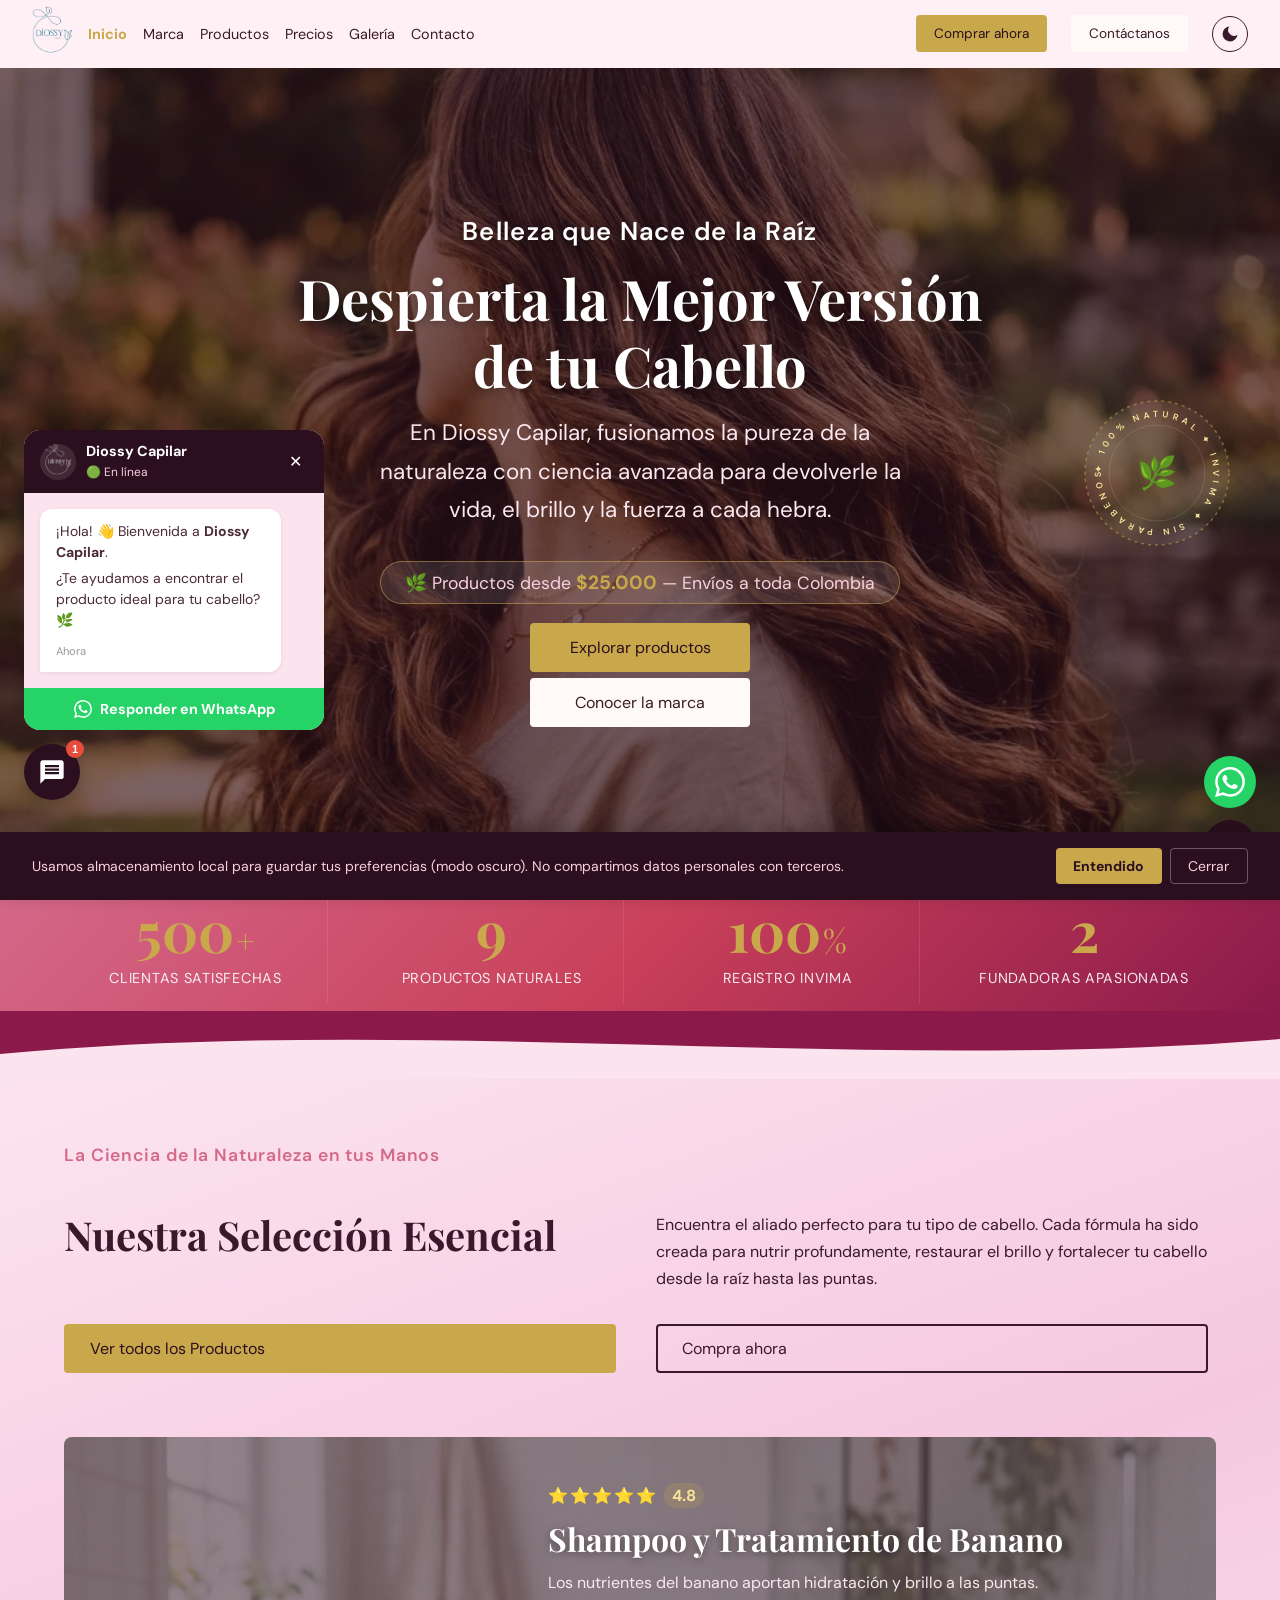
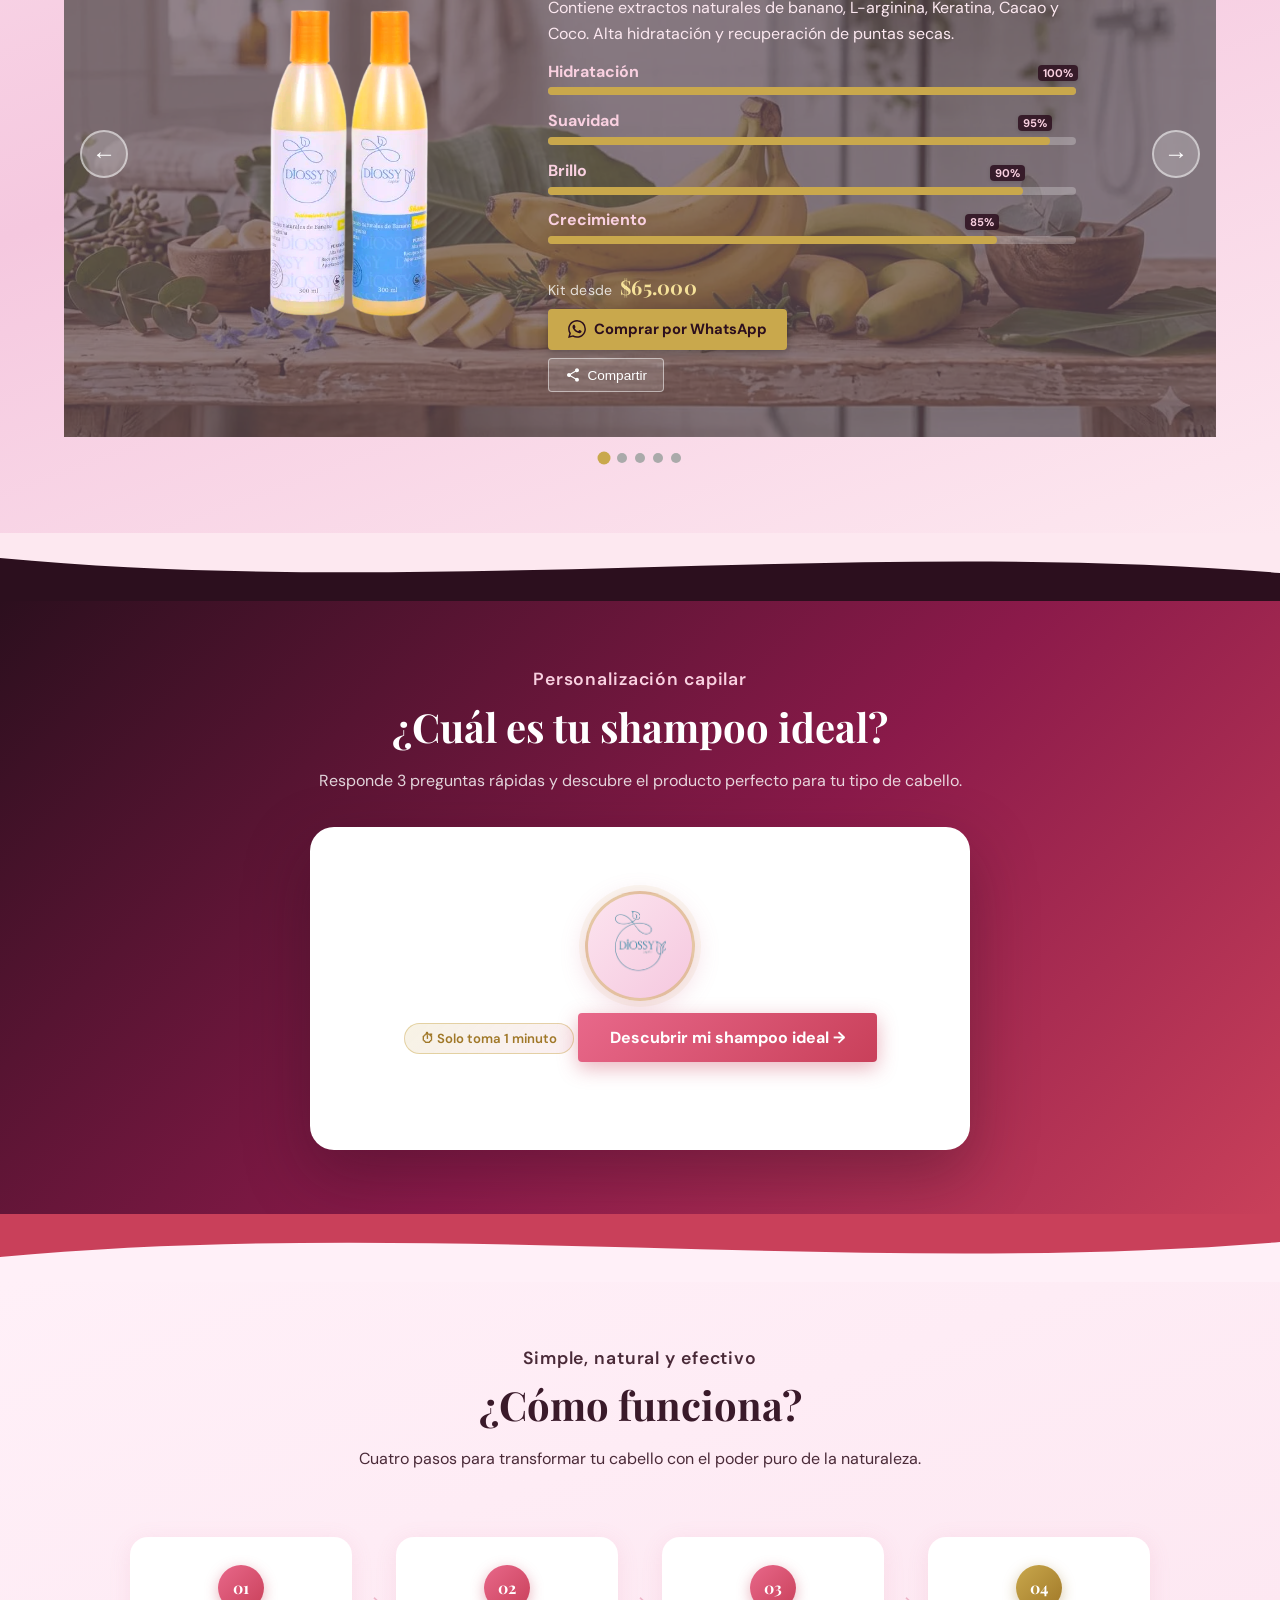
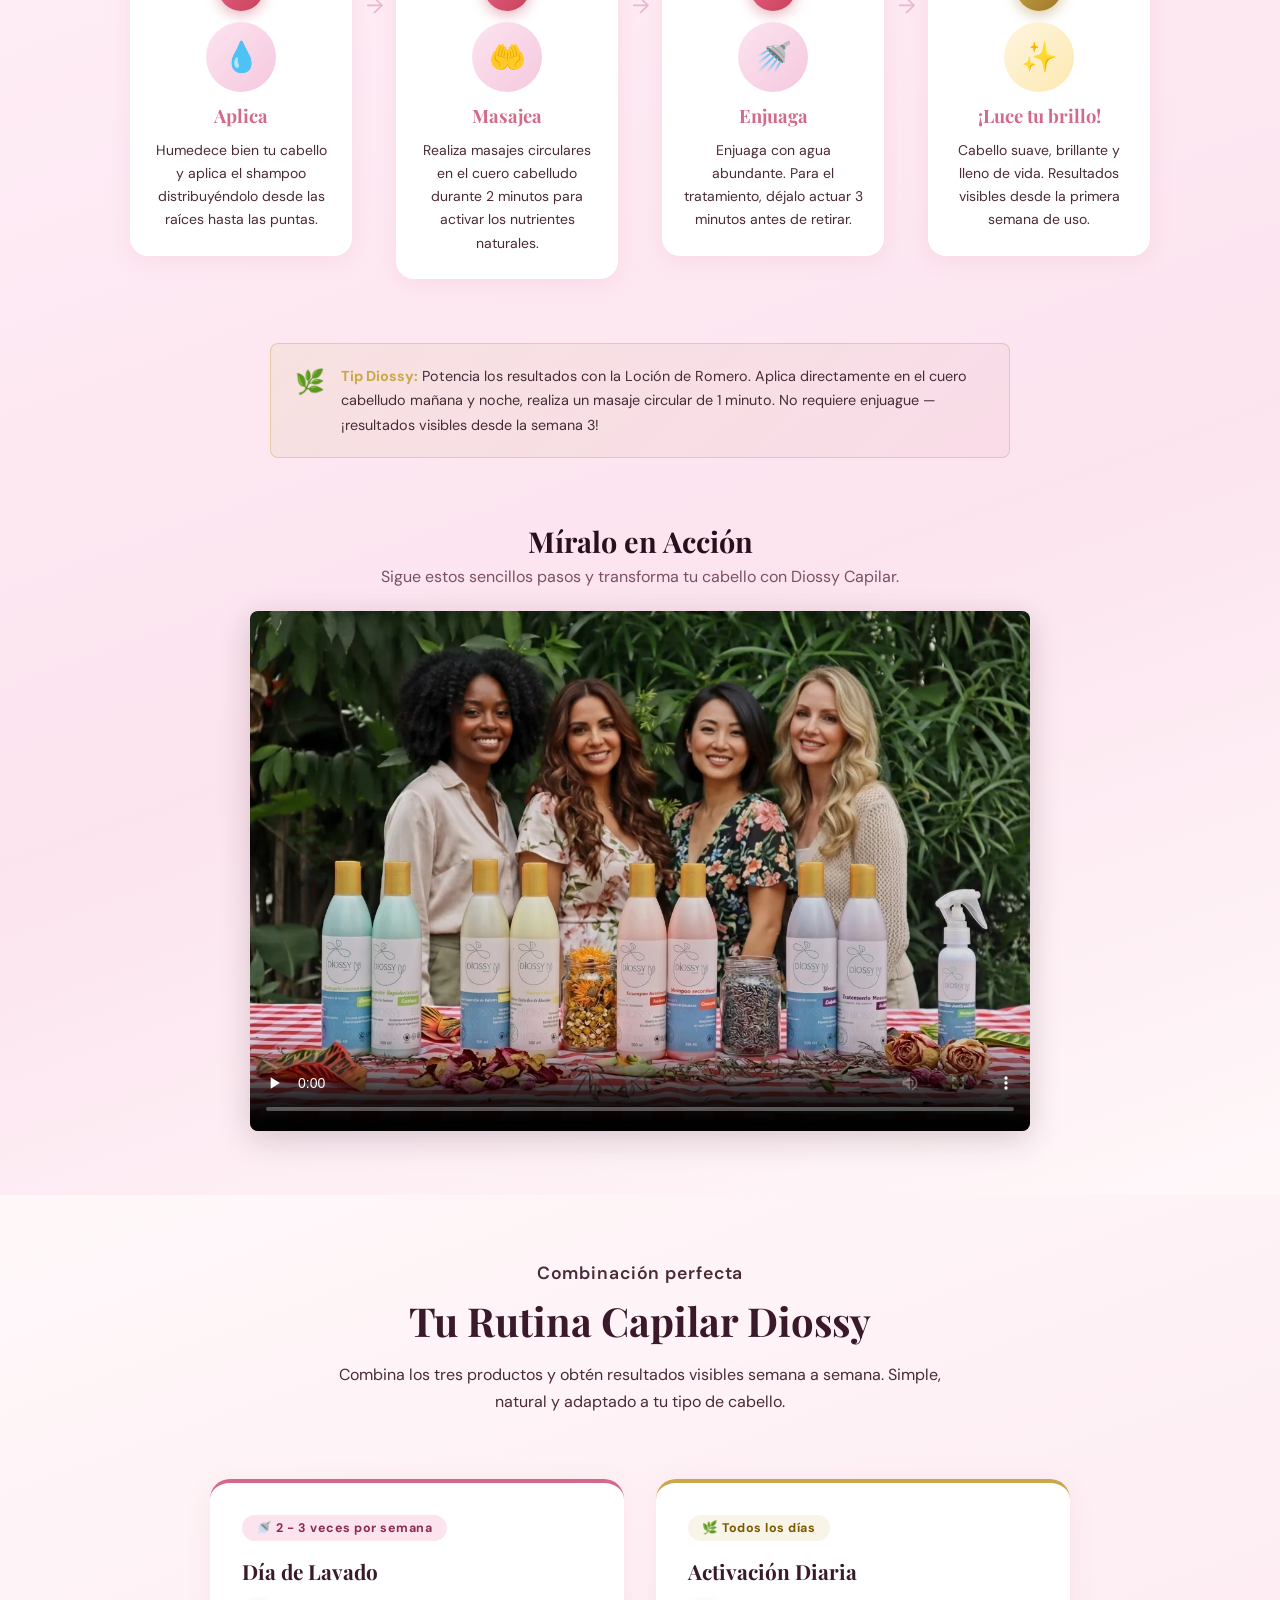
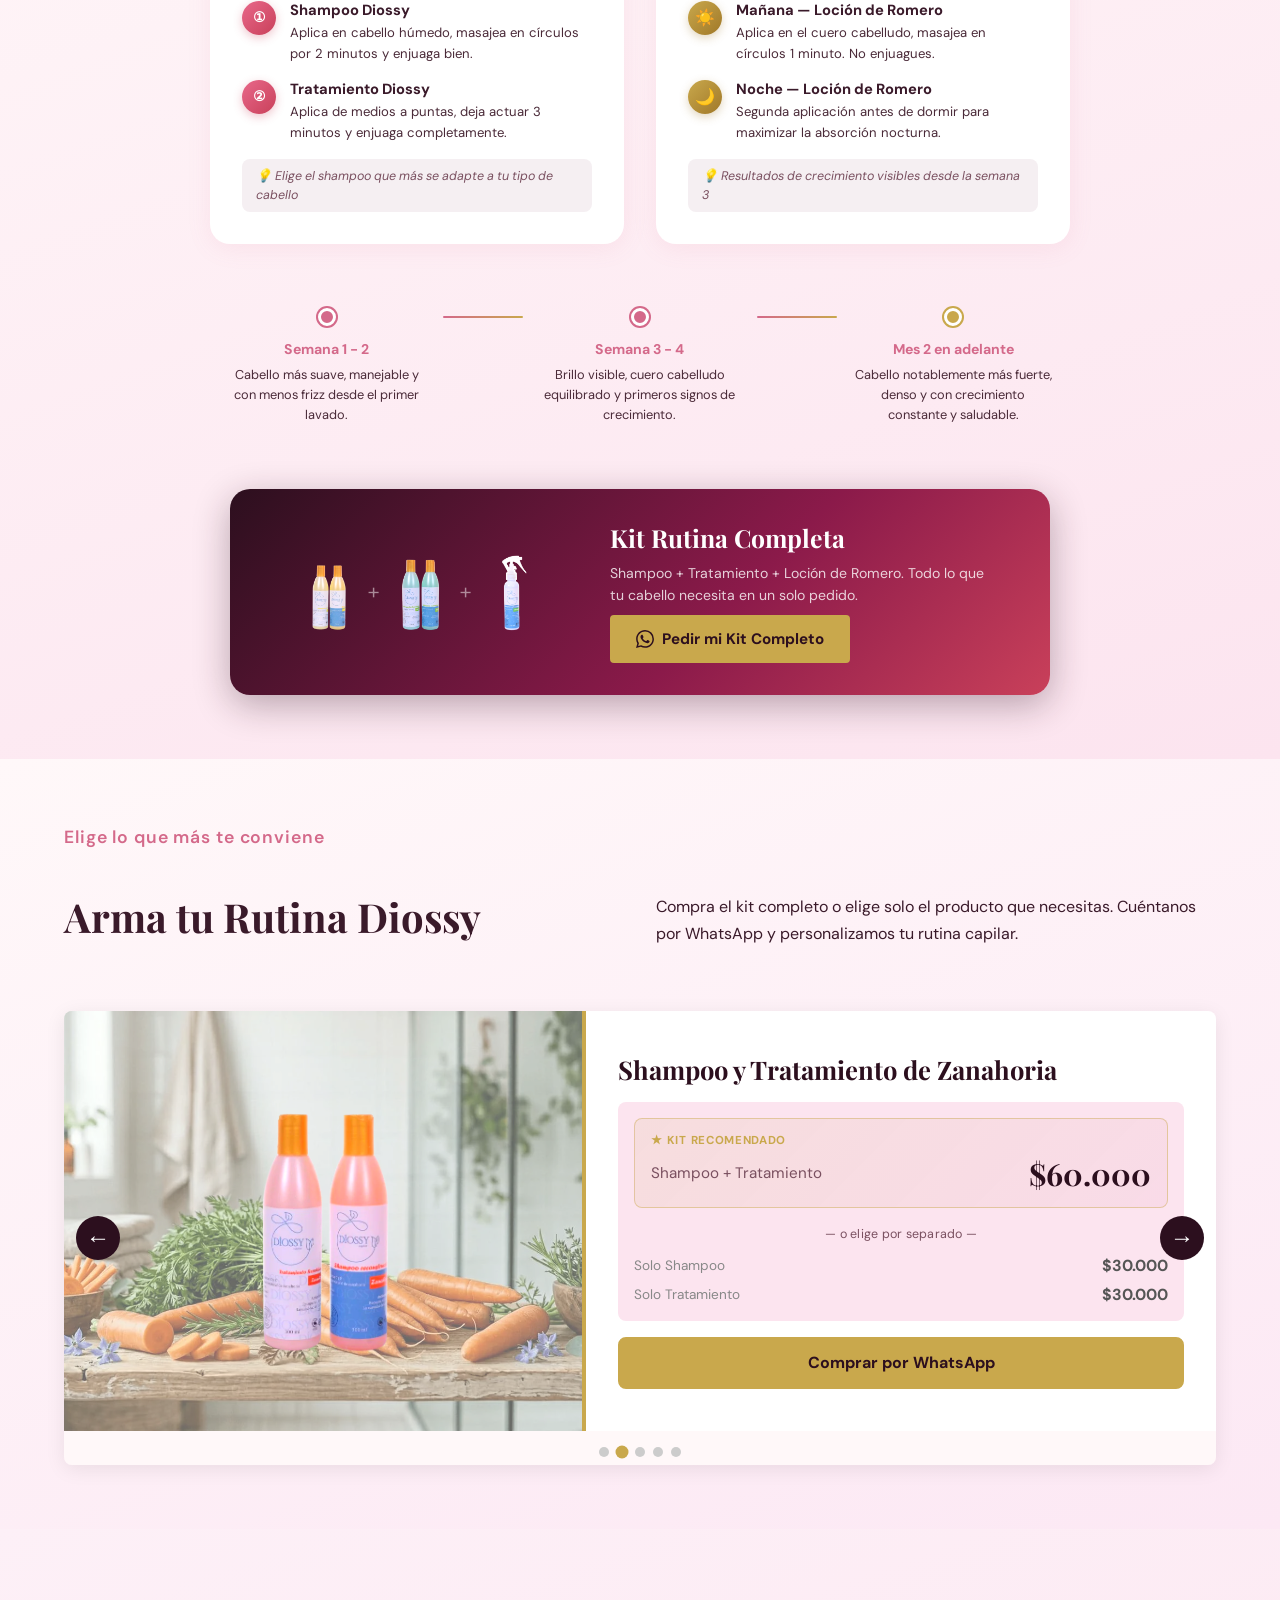
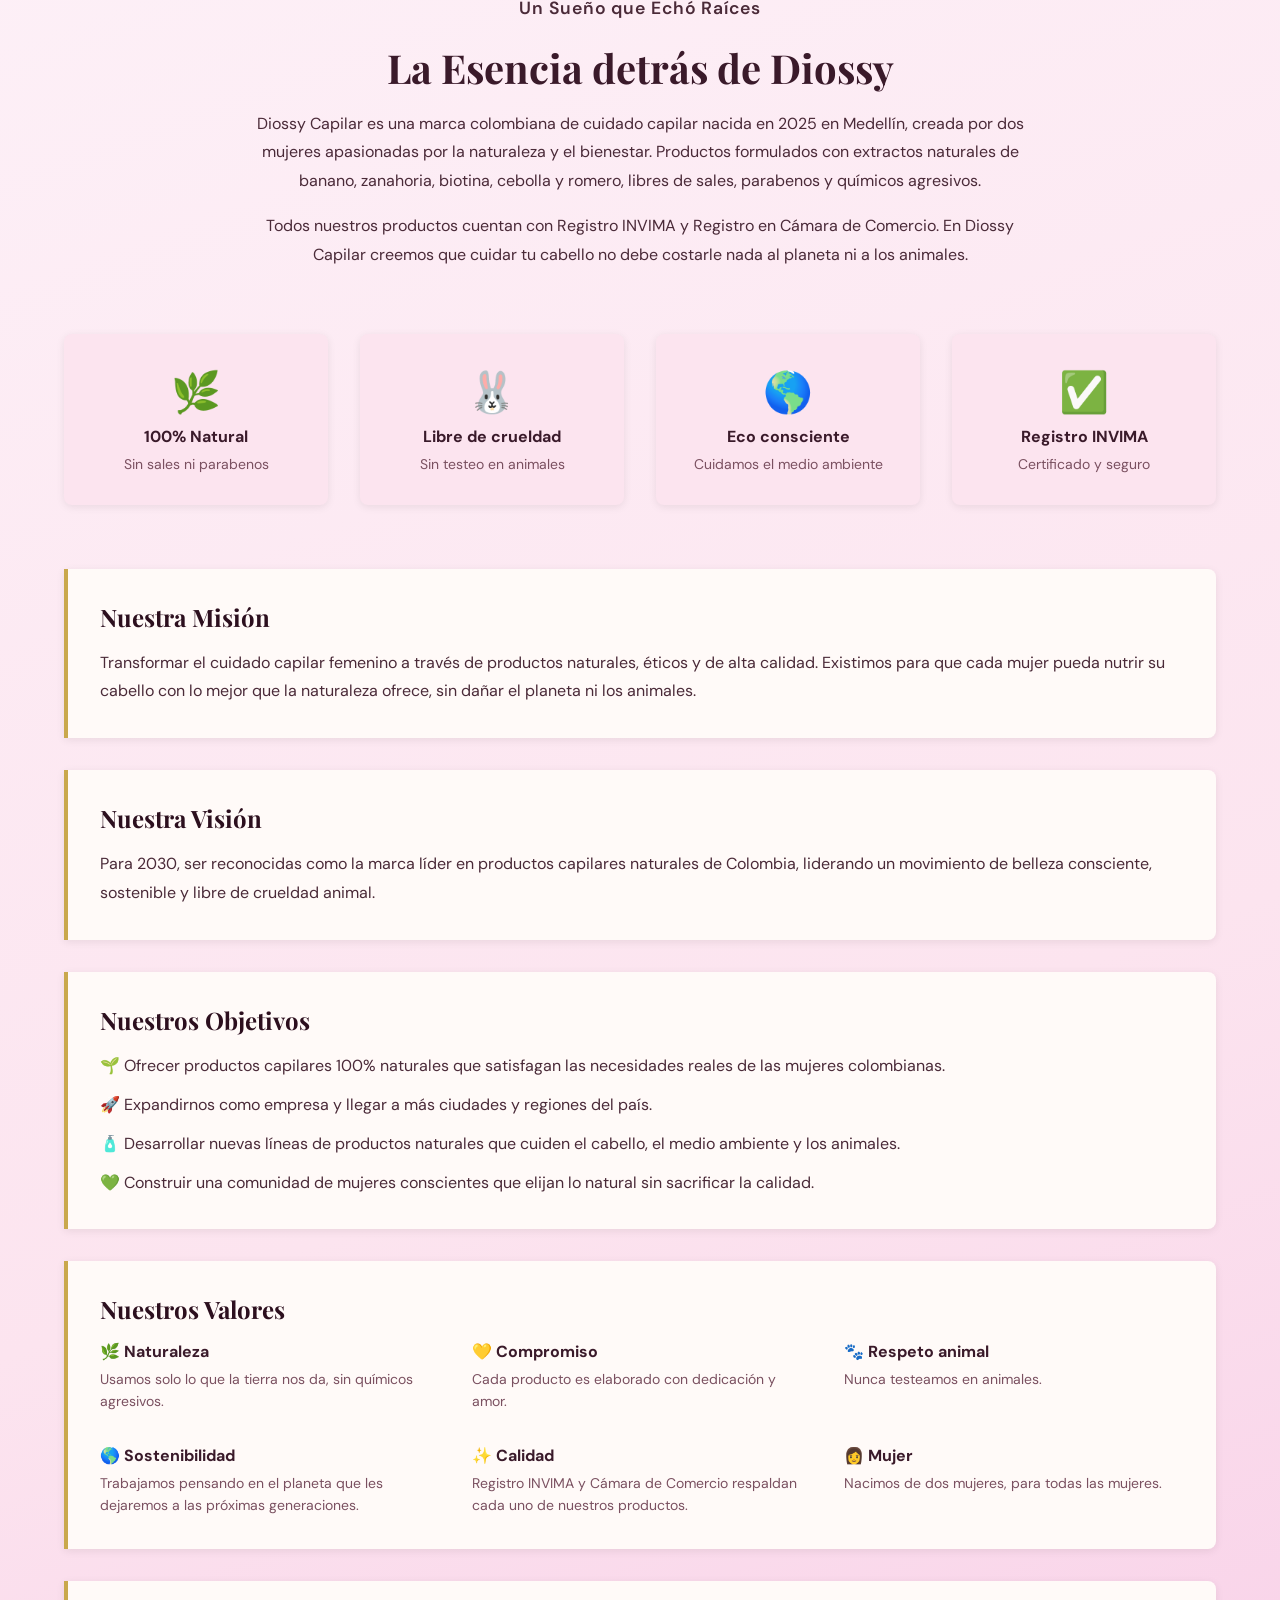
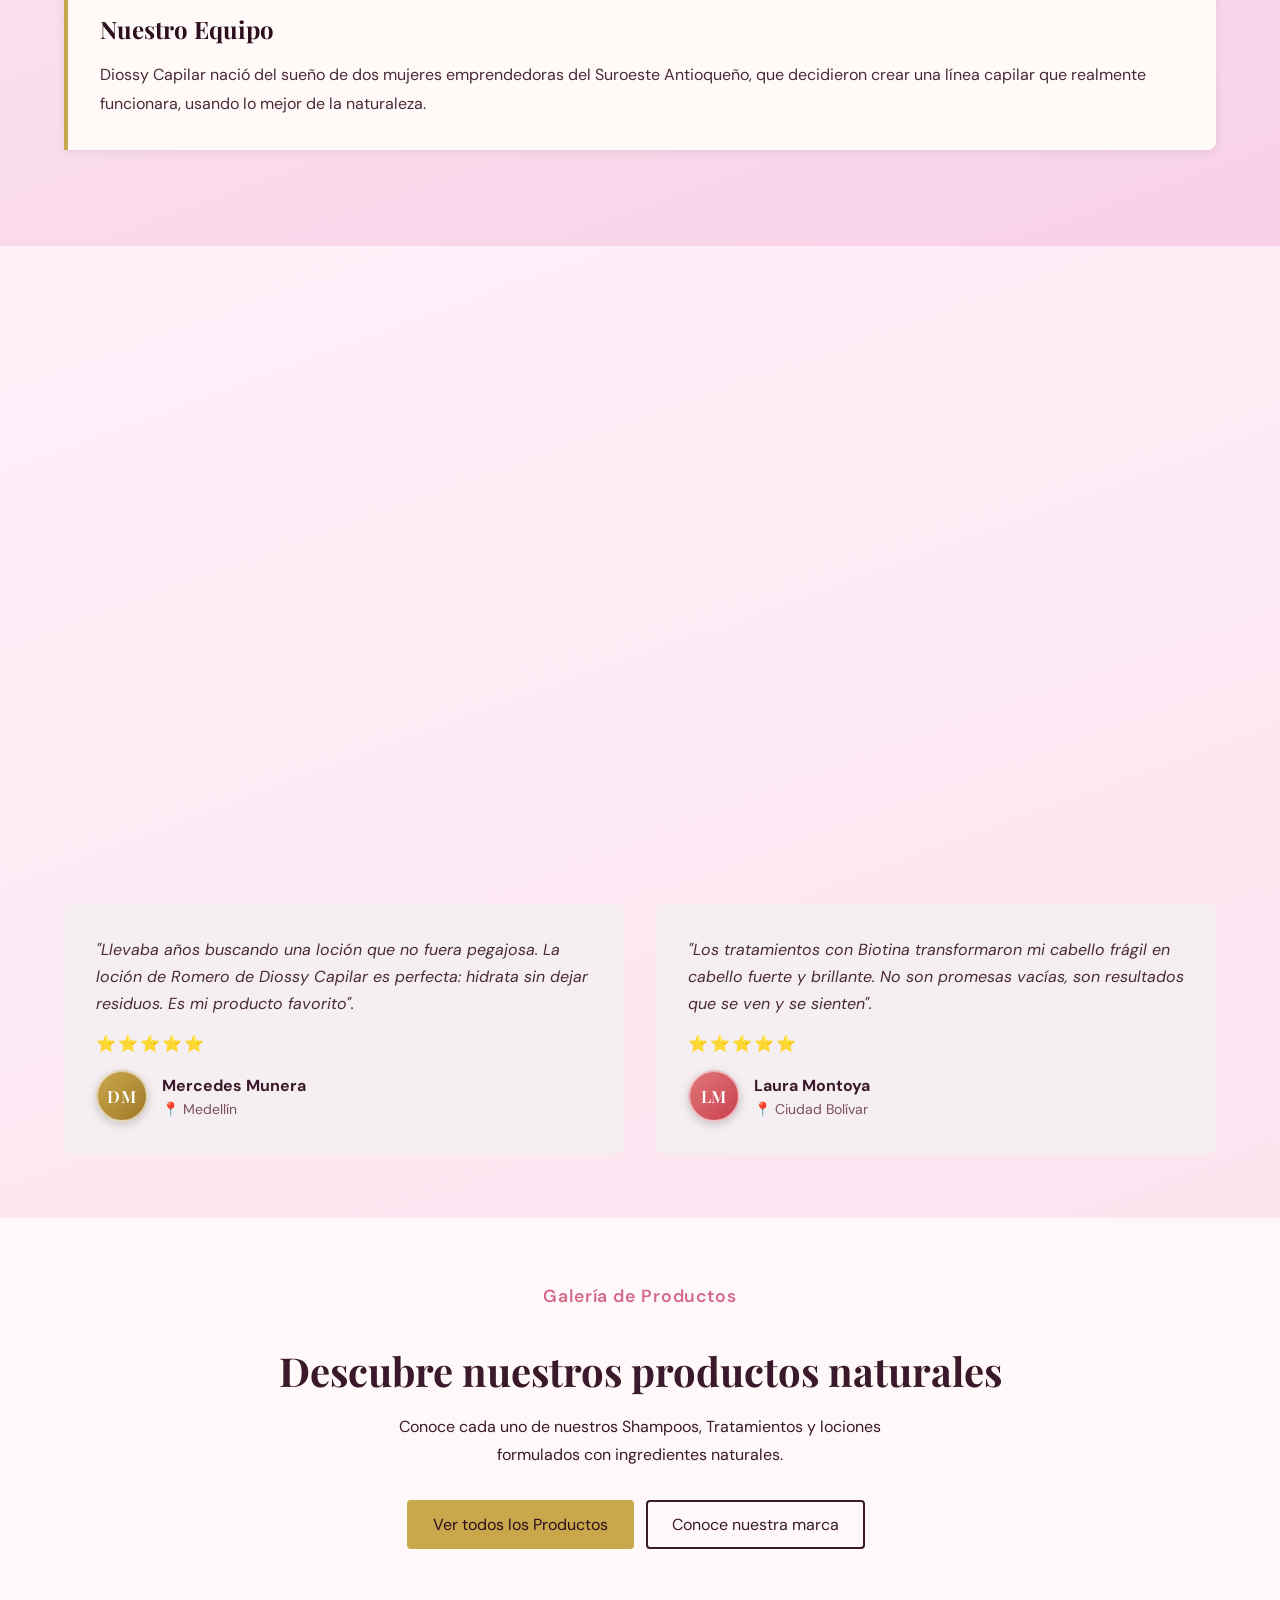
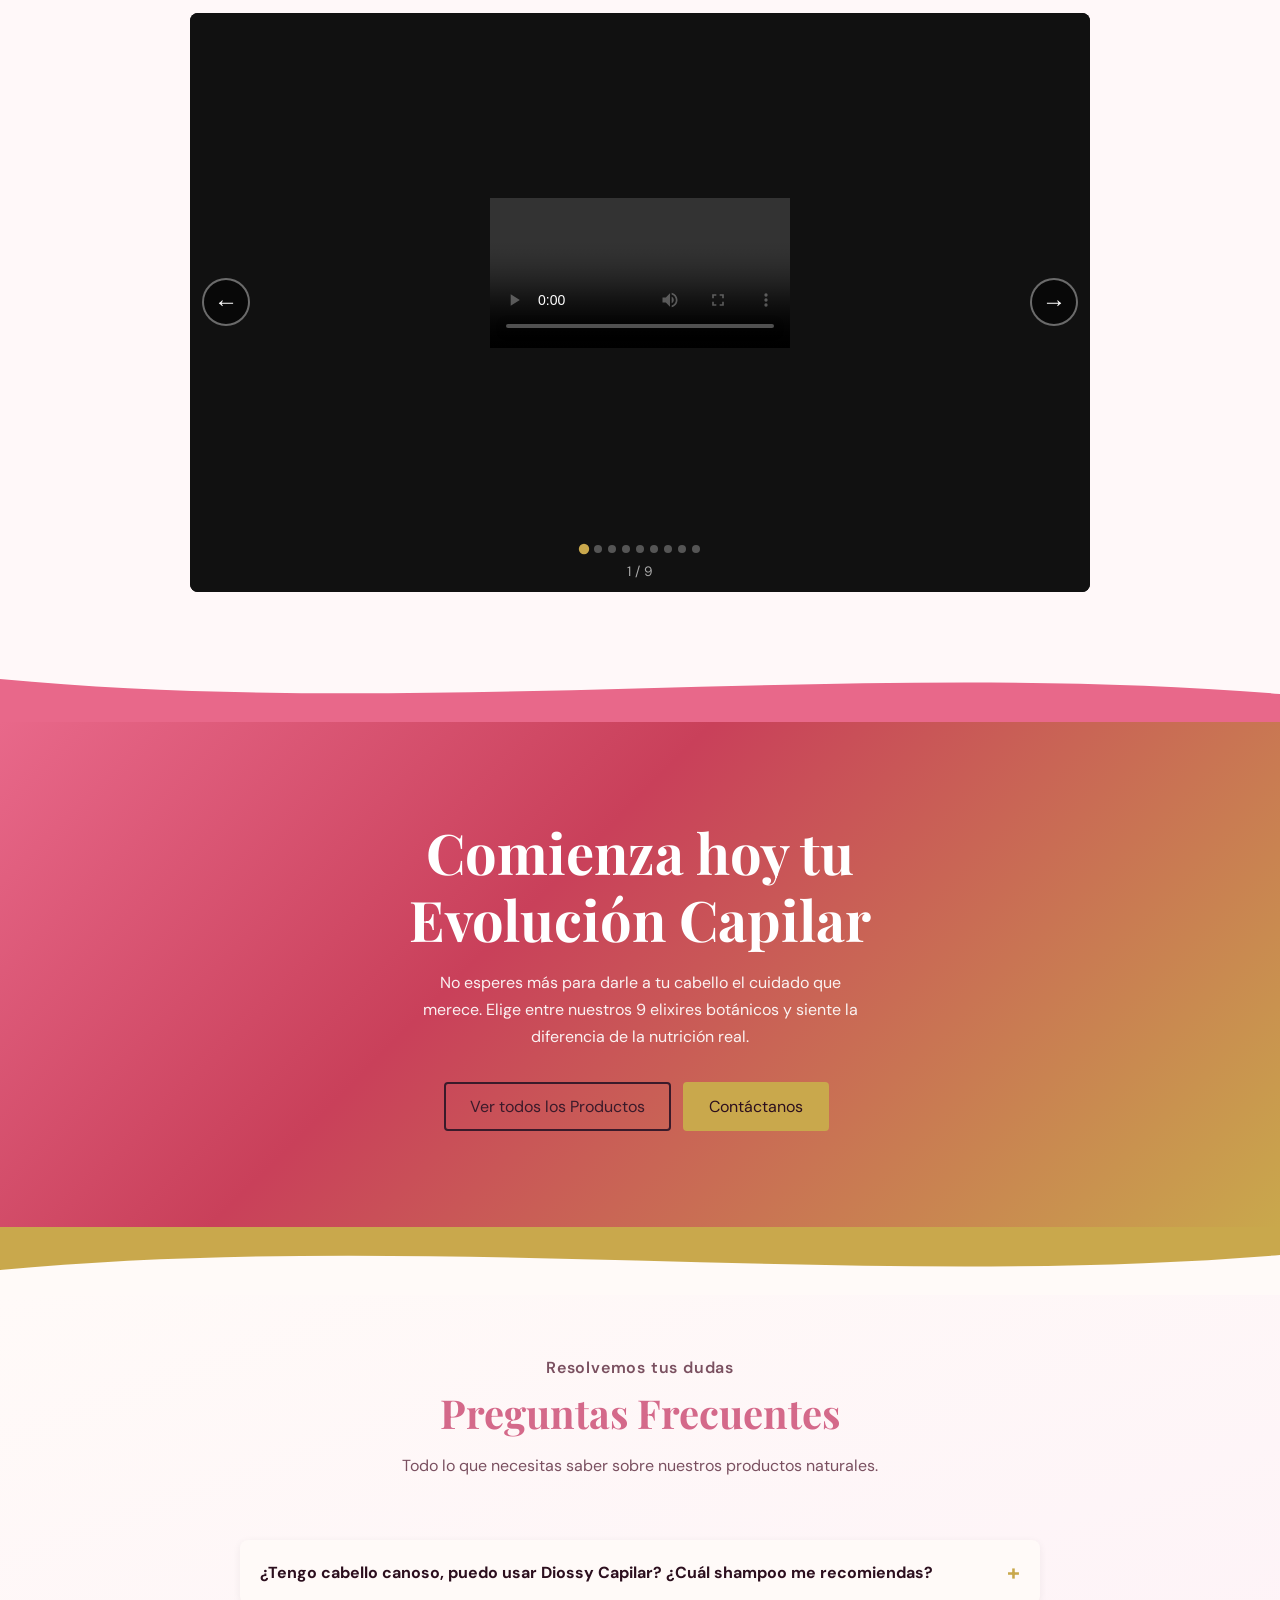
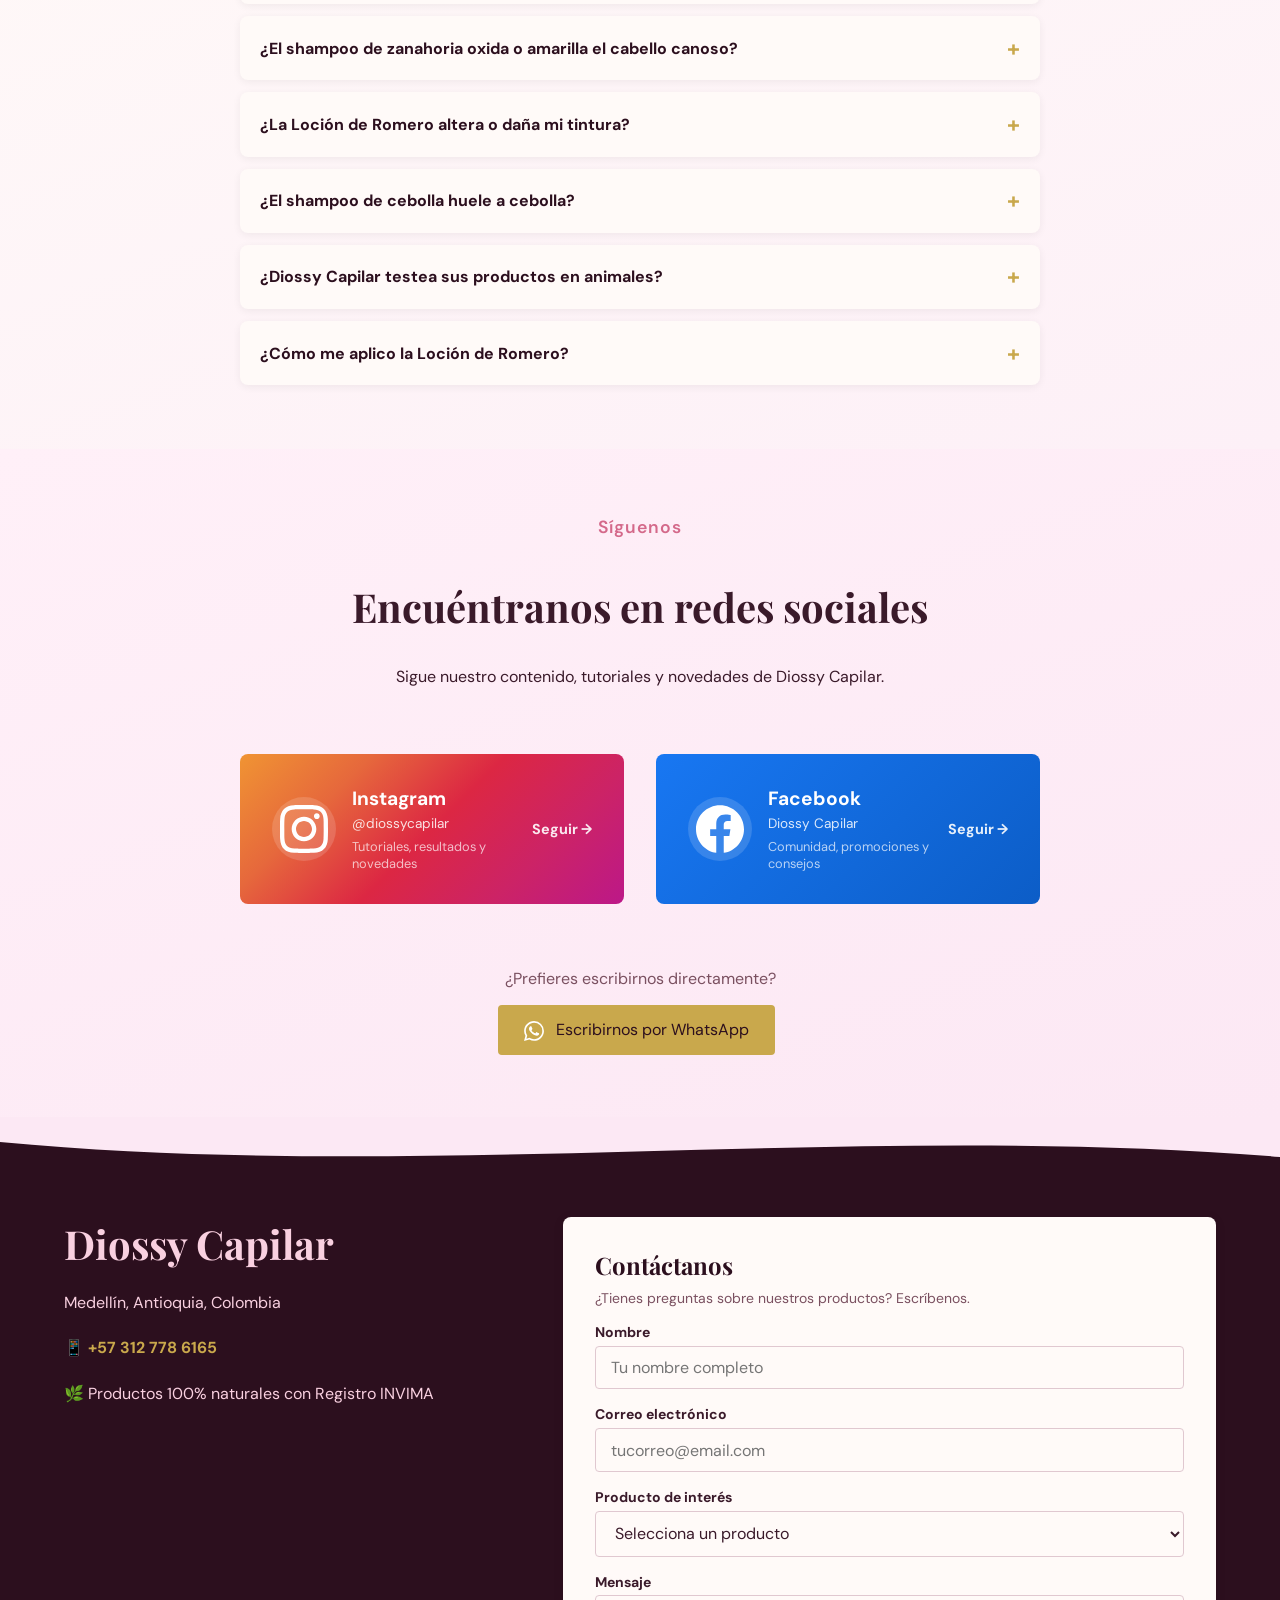
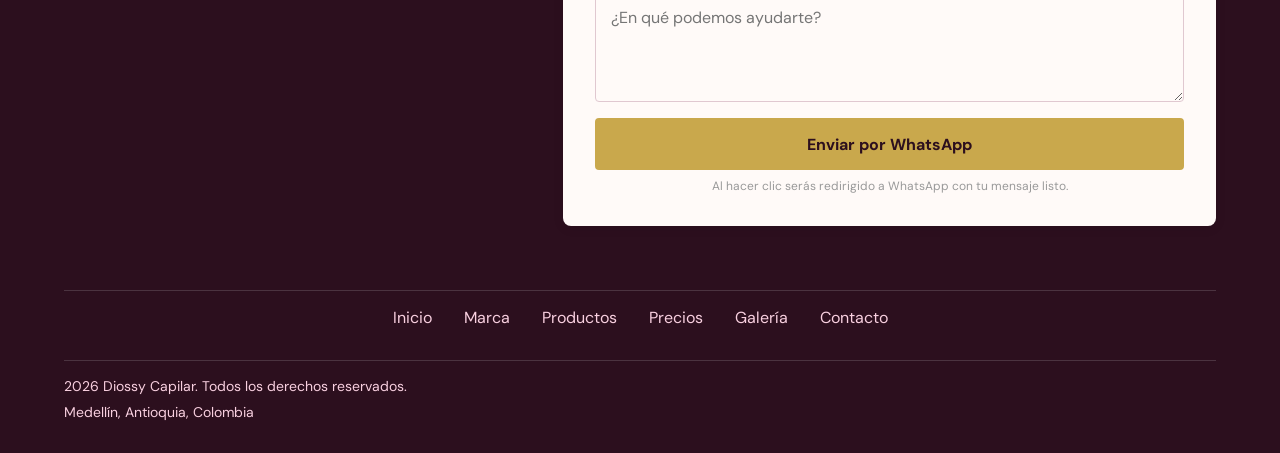
==== index.html @ 5b9875ec "Mejora en Galeria" ====
<!DOCTYPE html>
<html lang="es">
<head>
  <meta charset="UTF-8">
  <meta name="viewport" content="width=device-width, initial-scale=1.0">

  <!-- SEO -->
  <meta name="description" content="Diossy Capilar — productos capilares naturales con banano, zanahoria, biotina y romero. Medellín, Colombia.">
  <meta name="keywords" content="shampoo natural, cuidado capilar, banano, zanahoria, biotina, cebolla, romero, Medellín, Colombia, INVIMA">
  <meta name="author" content="Diossy Capilar">
  <meta name="robots" content="index, follow">

  <!-- Open Graph -->
  <meta property="og:title" content="Diossy Capilar">
  <meta property="og:description" content="Cuidado capilar 100% natural">
  <meta property="og:image" content="/multimedia/fotoHerot.png">
  <meta property="og:url" content="https://diossycapilar.com">
  <meta property="og:type" content="website">
  <meta property="og:locale" content="es_CO">
  <meta property="og:site_name" content="Diossy Capilar">

  <!-- Twitter Card -->
  <meta name="twitter:card" content="summary_large_image">
  <meta name="twitter:title" content="Diossy Capilar — Cuidado Capilar Natural">
  <meta name="twitter:description" content="Productos capilares 100% naturales con banano, zanahoria, biotina y romero. Medellín, Colombia.">
  <meta name="twitter:image" content="/multimedia/fotoHerot.png">

  <!-- Canonical -->
  <link rel="canonical" href="https://diossycapilar.com/">

  <!-- Google Analytics — reemplaza G-XXXXXXXXXX con tu ID real -->
  <!-- <script async src="https://www.googletagmanager.com/gtag/js?id=G-XXXXXXXXXX"></script>
  <script>
    window.dataLayer = window.dataLayer || [];
    function gtag(){dataLayer.push(arguments);}
    gtag('js', new Date());
    gtag('config', 'G-XXXXXXXXXX');
  </script> -->

  <!-- Fuentes Google -->
  <link rel="preconnect" href="https://fonts.googleapis.com">
  <link rel="preconnect" href="https://fonts.gstatic.com" crossorigin>
  <link rel="preload" as="style" href="https://fonts.googleapis.com/css2?family=Playfair+Display:ital,wght@0,400;0,600;1,400&family=DM+Sans:ital,wght@0,300;0,400;0,500;0,600;1,400&display=swap" onload="this.onload=null;this.rel='stylesheet'">
  <noscript><link href="https://fonts.googleapis.com/css2?family=Playfair+Display:ital,wght@0,400;0,600;1,400&family=DM+Sans:ital,wght@0,300;0,400;0,500;0,600;1,400&display=swap" rel="stylesheet"></noscript>

  <!-- Estilos y favicon -->
  <link rel="stylesheet" href="css/diossy.css">
  <link rel="icon" type="image/x-icon" href="/favicon.ico">

  <title>Diossy Capilar</title>

  <!-- Schema.org — datos estructurados para Google -->
  <script type="application/ld+json">
  {
    "@context": "https://schema.org",
    "@graph": [
      {
        "@type": "LocalBusiness",
        "name": "Diossy Capilar",
        "description": "Productos capilares 100% naturales con banano, zanahoria, biotina, cebolla y romero. Medellín, Colombia.",
        "url": "https://diossycapilar.com",
        "telephone": "+573127786165",
        "address": {
          "@type": "PostalAddress",
          "addressLocality": "Medellín",
          "addressRegion": "Antioquia",
          "addressCountry": "CO"
        },
        "sameAs": [
          "https://www.instagram.com/diossycapilar",
          "https://www.facebook.com/share/1HSxqC48Gy/"
        ],
        "image": "https://diossycapilar.com/multimedia/fotoHerot.png"
      },
      {
        "@type": "FAQPage",
        "mainEntity": [
          {
            "@type": "Question",
            "name": "¿Tengo cabello canoso, puedo usar Diossy Capilar? ¿Cuál shampoo me recomiendas?",
            "acceptedAnswer": { "@type": "Answer", "text": "¡Claro que sí! Todos nuestros shampoos son libres de sales y parabenos. Te recomendamos el Shampoo de Biotina que fortalece sin alterar el color, o el Shampoo de Banano que hidrata sin pigmentar." }
          },
          {
            "@type": "Question",
            "name": "¿El shampoo de zanahoria oxida o amarilla el cabello canoso?",
            "acceptedAnswer": { "@type": "Answer", "text": "No. Nuestro Shampoo de Zanahoria utiliza extracto natural, no pigmentos artificiales, por lo que no oxida ni amarilla el cabello canoso." }
          },
          {
            "@type": "Question",
            "name": "¿La Loción de Romero altera o daña mi tintura?",
            "acceptedAnswer": { "@type": "Answer", "text": "No. La Loción de Romero está libre de químicos agresivos, sales y parabenos. Es segura para cabello teñido." }
          },
          {
            "@type": "Question",
            "name": "¿El shampoo de cebolla huele a cebolla?",
            "acceptedAnswer": { "@type": "Answer", "text": "No. A pesar de contener extracto natural de cebolla, tiene una fragancia fresca y agradable. El proceso de formulación elimina el olor característico conservando todos sus beneficios." }
          },
          {
            "@type": "Question",
            "name": "¿Diossy Capilar testea sus productos en animales?",
            "acceptedAnswer": { "@type": "Answer", "text": "No. Diossy Capilar es una marca 100% libre de crueldad animal. Ninguno de nuestros productos es testeado en animales." }
          },
          {
            "@type": "Question",
            "name": "¿Cómo me aplico la Loción de Romero?",
            "acceptedAnswer": { "@type": "Answer", "text": "Aplica directamente sobre el cuero cabelludo dos veces al día — mañana y noche. Realiza un masaje circular durante un minuto para activar la circulación. No requiere enjuague." }
          }
        ]
      }
    ]
  }
  </script>
</head>
<body>

  <!-- Saltar al contenido principal — accesibilidad con teclado -->
  <a href="#inicio" class="skip-link">Saltar al contenido</a>

  <!-- ================================================
       LOADER
  ================================================ -->
  <div id="loader" role="status" aria-label="Cargando Diossy Capilar">
    <div class="loader-contenido">
      <img src="/multimedia/logo-removebg-preview.webp" alt="Logo Diossy Capilar" class="loader-logo" loading="eager" fetchpriority="high" width="200" height="200">
      <div class="loader-spinner"></div>
      <p class="loader-texto">Cargando experiencia natural...</p>
    </div>
  </div>

  <!-- ================================================
       HEADER
  ================================================ -->
  <header>
    <a href="#inicio" class="logo">
      <img src="/multimedia/logo-removebg-preview.webp" alt="Logo Diossy Capilar" class="logo-img" loading="eager" fetchpriority="high" width="110" height="55">
    </a>
    <button class="nav-toggle" id="nav-toggle" aria-label="Abrir menú" aria-expanded="false" aria-controls="nav-principal">
      <span class="nav-toggle-barra" aria-hidden="true"></span>
      <span class="nav-toggle-barra" aria-hidden="true"></span>
      <span class="nav-toggle-barra" aria-hidden="true"></span>
    </button>
    <nav id="nav-principal" aria-label="Navegación principal">
      <ul>
        <li><a href="#inicio">Inicio</a></li>
        <li><a href="#marca">Marca</a></li>
        <li><a href="#productos">Productos</a></li>
        <li><a href="#precios">Precios</a></li>
        <li><a href="#galeria">Galería</a></li>
        <li><a href="#contacto">Contacto</a></li>
      </ul>
    </nav>
    <a href="#productos" class="btn-verde">Comprar ahora</a>
    <a href="#contacto" class="btn-blanco">Contáctanos</a>
    <button class="btn-dark" id="btn-dark" title="Activar modo oscuro" aria-label="Activar modo oscuro">
      <svg id="icono-dark" xmlns="http://www.w3.org/2000/svg" viewBox="0 0 24 24" width="20" height="20" fill="currentColor" aria-hidden="true">
        <path d="M21 12.79A9 9 0 1 1 11.21 3 7 7 0 0 0 21 12.79z"/>
      </svg>
    </button>
  </header>

  <main>

    <!-- ================================================
         HERO
    ================================================ -->
    <section id="inicio" class="hero">
      <p class="subtitulo-linea">Belleza que Nace de la Raíz</p>
      <h1>Despierta la Mejor Versión de tu Cabello</h1>
      <p class="descripcion">
        En Diossy Capilar, fusionamos la pureza de la naturaleza con ciencia avanzada
        para devolverle la vida, el brillo y la fuerza a cada hebra.
      </p>
      <p class="hero-precio">🌿 Productos desde <strong>$25.000</strong> — Envíos a toda Colombia</p>
      <a href="#productos" class="btn-verde">Explorar productos</a>
      <a href="#marca" class="btn-blanco">Conocer la marca</a>

      <!-- Badge giratorio -->
      <div class="badge-hero" aria-hidden="true">
        <svg class="badge-svg" viewBox="0 0 150 150" xmlns="http://www.w3.org/2000/svg">
          <defs>
            <path id="badge-circulo"
              d="M75,75 m -56,0 a 56,56 0 1,1 112,0 a 56,56 0 1,1 -112,0"/>
          </defs>
          <!-- Borde exterior punteado -->
          <circle cx="75" cy="75" r="72"
            fill="rgba(255,255,255,0.06)"
            stroke="rgba(201,168,76,0.5)"
            stroke-width="1.5"
            stroke-dasharray="3 4"/>
          <!-- Borde interior sutil -->
          <circle cx="75" cy="75" r="48"
            fill="none"
            stroke="rgba(255,255,255,0.12)"
            stroke-width="1"/>
          <!-- Texto circular -->
          <text font-size="8.8"
                fill="#f5e199"
                font-family="DM Sans, Arial, sans-serif"
                font-weight="600"
                letter-spacing="0">
            <textPath href="#badge-circulo" textLength="352" lengthAdjust="spacing">
              ✦ 100% NATURAL  ✦  INVIMA  ✦  SIN PARABENOS
            </textPath>
          </text>
        </svg>
        <!-- Centro estático -->
        <span class="badge-centro" aria-hidden="true">🌿</span>
      </div>
    </section>

    <!-- ================================================
         ESTADÍSTICAS
    ================================================ -->
    <section class="estadisticas" aria-label="Estadísticas de Diossy Capilar">
      <div class="estadisticas-grid">
        <article class="estadistica-item">
          <div class="estadistica-valor">
            <span class="estadistica-numero" data-objetivo="500">0</span>
            <span class="estadistica-signo" aria-hidden="true">+</span>
          </div>
          <p>Clientas satisfechas</p>
        </article>
        <article class="estadistica-item">
          <div class="estadistica-valor">
            <span class="estadistica-numero" data-objetivo="9">0</span>
          </div>
          <p>Productos naturales</p>
        </article>
        <article class="estadistica-item">
          <div class="estadistica-valor">
            <span class="estadistica-numero" data-objetivo="100">0</span>
            <span class="estadistica-signo" aria-hidden="true">%</span>
          </div>
          <p>Registro INVIMA</p>
        </article>
        <article class="estadistica-item">
          <div class="estadistica-valor">
            <span class="estadistica-numero" data-objetivo="2">0</span>
          </div>
          <p>Fundadoras apasionadas</p>
        </article>
      </div>
    </section>

    <!-- OLA: estadísticas (oscuro) → productos (claro) -->
    <div class="ola" aria-hidden="true">
      <svg xmlns="http://www.w3.org/2000/svg" viewBox="0 0 1440 70" preserveAspectRatio="none">
        <rect width="1440" height="70" fill="#8b1a4a"/>
        <path d="M0,45 C480,5 960,65 1440,30 L1440,70 L0,70 Z" fill="#fce4ef"/>
      </svg>
    </div>

    <!-- ================================================
         PRODUCTOS — CARRUSEL
    ================================================ -->
    <section id="productos" class="productos-destacados">
      <header class="seccion-encabezado">
        <p class="subtitulo-linea">La Ciencia de la Naturaleza en tus Manos</p>
        <h2>Nuestra Selección Esencial</h2>
        <p>Encuentra el aliado perfecto para tu tipo de cabello. Cada fórmula ha sido creada para nutrir profundamente, restaurar el brillo y fortalecer tu cabello desde la raíz hasta las puntas.</p>
        <a href="#productos" class="btn-verde">Ver todos los Productos</a>
        <a href="#precios" class="btn-blanco-borde">Compra ahora</a>
      </header>

      <div class="carrusel" id="carrusel-productos" role="region" aria-label="Carrusel de productos">
        <button class="carrusel-btn carrusel-prev" aria-label="Producto anterior">&#8592;</button>
        <button class="carrusel-btn carrusel-next" aria-label="Producto siguiente">&#8594;</button>

        <div class="carrusel-pista">

          <!-- SLIDE 1 — BANANO -->
          <article class="carrusel-slide banano-fondo" aria-label="Shampoo y Tratamiento de Banano">
            <div class="slide-overlay" aria-hidden="true"></div>
            <div class="slide-contenido">
              <img src="/multimedia/shampoo-banano.webp" alt="Botella de Shampoo de Banano Diossy Capilar" loading="lazy" width="280" height="420">
              <div class="slide-info">
                <div class="estrellas" role="img" aria-label="Calificación 4.8 de 5 estrellas">
                  <span aria-hidden="true">⭐</span><span aria-hidden="true">⭐</span><span aria-hidden="true">⭐</span><span aria-hidden="true">⭐</span><span aria-hidden="true">⭐</span>
                  <span class="estrellas-numero">4.8</span>
                </div>
                <h3>Shampoo y Tratamiento de Banano</h3>
                <p>Los nutrientes del banano aportan hidratación y brillo a las puntas. Contiene extractos naturales de banano, L-arginina, Keratina, Cacao y Coco. Alta hidratación y recuperación de puntas secas.</p>
                <section class="beneficios" aria-label="Beneficios del producto">
                  <p class="beneficio-etiqueta">Hidratación</p>
                  <div class="barra-fondo" role="progressbar" aria-label="Hidratación: 100%" aria-valuenow="100" aria-valuemin="0" aria-valuemax="100"><div class="barra-relleno" data-porcentaje="100"></div></div>
                  <p class="beneficio-etiqueta">Suavidad</p>
                  <div class="barra-fondo" role="progressbar" aria-label="Suavidad: 95%" aria-valuenow="95" aria-valuemin="0" aria-valuemax="100"><div class="barra-relleno" data-porcentaje="95"></div></div>
                  <p class="beneficio-etiqueta">Brillo</p>
                  <div class="barra-fondo" role="progressbar" aria-label="Brillo: 90%" aria-valuenow="90" aria-valuemin="0" aria-valuemax="100"><div class="barra-relleno" data-porcentaje="90"></div></div>
                  <p class="beneficio-etiqueta">Crecimiento</p>
                  <div class="barra-fondo" role="progressbar" aria-label="Crecimiento: 85%" aria-valuenow="85" aria-valuemin="0" aria-valuemax="100"><div class="barra-relleno" data-porcentaje="85"></div></div>
                </section>
                <div class="slide-acciones">
                  <span class="slide-precio">Kit desde <strong>$65.000</strong></span>
                  <a href="https://wa.me/573127786165?text=Hola%20Diossy%20Capilar!%20Me%20interesa%20el%20Shampoo%20y%20Tratamiento%20de%20Banano%20%F0%9F%8D%8C" target="_blank" rel="noopener noreferrer" class="btn-slide-comprar" aria-label="Comprar Shampoo de Banano por WhatsApp">
                    <svg xmlns="http://www.w3.org/2000/svg" viewBox="0 0 24 24" width="18" height="18" fill="currentColor" aria-hidden="true">
                      <path d="M17.472 14.382c-.297-.149-1.758-.867-2.03-.967-.273-.099-.471-.148-.67.15-.197.297-.767.966-.94 1.164-.173.199-.347.223-.644.075-.297-.15-1.255-.463-2.39-1.475-.883-.788-1.48-1.761-1.653-2.059-.173-.297-.018-.458.13-.606.134-.133.298-.347.446-.52.149-.174.198-.298.298-.497.099-.198.05-.371-.025-.52-.075-.149-.669-1.612-.916-2.207-.242-.579-.487-.5-.669-.51-.173-.008-.371-.01-.57-.01-.198 0-.52.074-.792.372-.272.297-1.04 1.016-1.04 2.479 0 1.462 1.065 2.875 1.213 3.074.149.198 2.096 3.2 5.077 4.487.709.306 1.262.489 1.694.625.712.227 1.36.195 1.871.118.571-.085 1.758-.719 2.006-1.413.248-.694.248-1.289.173-1.413-.074-.124-.272-.198-.57-.347m-5.421 7.403h-.004a9.87 9.87 0 01-5.031-1.378l-.361-.214-3.741.982.998-3.648-.235-.374a9.86 9.86 0 01-1.51-5.26c.001-5.45 4.436-9.884 9.888-9.884 2.64 0 5.122 1.03 6.988 2.898a9.825 9.825 0 012.893 6.994c-.003 5.45-4.437 9.884-9.885 9.884m8.413-18.297A11.815 11.815 0 0012.05 0C5.495 0 .16 5.335.157 11.892c0 2.096.547 4.142 1.588 5.945L.057 24l6.305-1.654a11.882 11.882 0 005.683 1.448h.005c6.554 0 11.89-5.335 11.893-11.893a11.821 11.821 0 00-3.48-8.413Z"/>
                    </svg>
                    Comprar por WhatsApp
                  </a>
                  <button class="btn-compartir" data-producto="Shampoo y Tratamiento de Banano" aria-label="Compartir Shampoo y Tratamiento de Banano">
                    <svg xmlns="http://www.w3.org/2000/svg" viewBox="0 0 24 24" width="16" height="16" fill="currentColor" aria-hidden="true">
                      <path d="M18 16.08c-.76 0-1.44.3-1.96.77L8.91 12.7c.05-.23.09-.46.09-.7s-.04-.47-.09-.7l7.05-4.11c.54.5 1.25.81 2.04.81 1.66 0 3-1.34 3-3s-1.34-3-3-3-3 1.34-3 3c0 .24.04.47.09.7L8.04 9.81C7.5 9.31 6.79 9 6 9c-1.66 0-3 1.34-3 3s1.34 3 3 3c.79 0 1.5-.31 2.04-.81l7.12 4.16c-.05.21-.08.43-.08.65 0 1.61 1.31 2.92 2.92 2.92s2.92-1.31 2.92-2.92-1.31-2.92-2.92-2.92z"/>
                    </svg>
                    Compartir
                  </button>
                </div>
              </div>
            </div>
          </article>

          <!-- SLIDE 2 — ZANAHORIA -->
          <article class="carrusel-slide zanahoria-fondo" aria-label="Shampoo y Tratamiento de Zanahoria">
            <div class="slide-overlay" aria-hidden="true"></div>
            <div class="slide-contenido">
              <img src="/multimedia/shampoo-zanahoria.webp" alt="Botella de Shampoo de Zanahoria Diossy Capilar" loading="lazy" width="280" height="420">
              <div class="slide-info">
                <div class="estrellas" role="img" aria-label="Calificación 4.7 de 5 estrellas">
                  <span aria-hidden="true">⭐</span><span aria-hidden="true">⭐</span><span aria-hidden="true">⭐</span><span aria-hidden="true">⭐</span><span aria-hidden="true">⭐</span>
                  <span class="estrellas-numero">4.7</span>
                </div>
                <h3>Shampoo y Tratamiento de Zanahoria</h3>
                <p>Las vitaminas C y E de la zanahoria logran un relleno molecular reconstructor. Extractos naturales de zanahoria, argán, guaraná y biotina. Recupera el brillo y la suavidad del cabello.</p>
                <section class="beneficios" aria-label="Beneficios del producto">
                  <p class="beneficio-etiqueta">Hidratación</p>
                  <div class="barra-fondo" role="progressbar" aria-label="Hidratación: 90%" aria-valuenow="90" aria-valuemin="0" aria-valuemax="100"><div class="barra-relleno" data-porcentaje="90"></div></div>
                  <p class="beneficio-etiqueta">Suavidad</p>
                  <div class="barra-fondo" role="progressbar" aria-label="Suavidad: 100%" aria-valuenow="100" aria-valuemin="0" aria-valuemax="100"><div class="barra-relleno" data-porcentaje="100"></div></div>
                  <p class="beneficio-etiqueta">Brillo</p>
                  <div class="barra-fondo" role="progressbar" aria-label="Brillo: 95%" aria-valuenow="95" aria-valuemin="0" aria-valuemax="100"><div class="barra-relleno" data-porcentaje="95"></div></div>
                  <p class="beneficio-etiqueta">Crecimiento</p>
                  <div class="barra-fondo" role="progressbar" aria-label="Crecimiento: 90%" aria-valuenow="90" aria-valuemin="0" aria-valuemax="100"><div class="barra-relleno" data-porcentaje="90"></div></div>
                </section>
                <div class="slide-acciones">
                  <span class="slide-precio">Kit desde <strong>$60.000</strong></span>
                  <a href="https://wa.me/573127786165?text=Hola%20Diossy%20Capilar!%20Me%20interesa%20el%20Shampoo%20y%20Tratamiento%20de%20Zanahoria%20%F0%9F%A5%95" target="_blank" rel="noopener noreferrer" class="btn-slide-comprar" aria-label="Comprar Shampoo de Zanahoria por WhatsApp">
                    <svg xmlns="http://www.w3.org/2000/svg" viewBox="0 0 24 24" width="18" height="18" fill="currentColor" aria-hidden="true">
                      <path d="M17.472 14.382c-.297-.149-1.758-.867-2.03-.967-.273-.099-.471-.148-.67.15-.197.297-.767.966-.94 1.164-.173.199-.347.223-.644.075-.297-.15-1.255-.463-2.39-1.475-.883-.788-1.48-1.761-1.653-2.059-.173-.297-.018-.458.13-.606.134-.133.298-.347.446-.52.149-.174.198-.298.298-.497.099-.198.05-.371-.025-.52-.075-.149-.669-1.612-.916-2.207-.242-.579-.487-.5-.669-.51-.173-.008-.371-.01-.57-.01-.198 0-.52.074-.792.372-.272.297-1.04 1.016-1.04 2.479 0 1.462 1.065 2.875 1.213 3.074.149.198 2.096 3.2 5.077 4.487.709.306 1.262.489 1.694.625.712.227 1.36.195 1.871.118.571-.085 1.758-.719 2.006-1.413.248-.694.248-1.289.173-1.413-.074-.124-.272-.198-.57-.347m-5.421 7.403h-.004a9.87 9.87 0 01-5.031-1.378l-.361-.214-3.741.982.998-3.648-.235-.374a9.86 9.86 0 01-1.51-5.26c.001-5.45 4.436-9.884 9.888-9.884 2.64 0 5.122 1.03 6.988 2.898a9.825 9.825 0 012.893 6.994c-.003 5.45-4.437 9.884-9.885 9.884m8.413-18.297A11.815 11.815 0 0012.05 0C5.495 0 .16 5.335.157 11.892c0 2.096.547 4.142 1.588 5.945L.057 24l6.305-1.654a11.882 11.882 0 005.683 1.448h.005c6.554 0 11.89-5.335 11.893-11.893a11.821 11.821 0 00-3.48-8.413Z"/>
                    </svg>
                    Comprar por WhatsApp
                  </a>
                  <button class="btn-compartir" data-producto="Shampoo y Tratamiento de Zanahoria" aria-label="Compartir Shampoo y Tratamiento de Zanahoria">
                    <svg xmlns="http://www.w3.org/2000/svg" viewBox="0 0 24 24" width="16" height="16" fill="currentColor" aria-hidden="true">
                      <path d="M18 16.08c-.76 0-1.44.3-1.96.77L8.91 12.7c.05-.23.09-.46.09-.7s-.04-.47-.09-.7l7.05-4.11c.54.5 1.25.81 2.04.81 1.66 0 3-1.34 3-3s-1.34-3-3-3-3 1.34-3 3c0 .24.04.47.09.7L8.04 9.81C7.5 9.31 6.79 9 6 9c-1.66 0-3 1.34-3 3s1.34 3 3 3c.79 0 1.5-.31 2.04-.81l7.12 4.16c-.05.21-.08.43-.08.65 0 1.61 1.31 2.92 2.92 2.92s2.92-1.31 2.92-2.92-1.31-2.92-2.92-2.92z"/>
                    </svg>
                    Compartir
                  </button>
                </div>
              </div>
            </div>
          </article>

          <!-- SLIDE 3 — BIOTINA -->
          <article class="carrusel-slide biotina-fondo" aria-label="Shampoo y Tratamiento de Biotina">
            <div class="slide-overlay" aria-hidden="true"></div>
            <div class="slide-contenido">
              <img src="/multimedia/shampoobiotina.webp" alt="Botella de Shampoo de Biotina Diossy Capilar" loading="lazy" width="280" height="420">
              <div class="slide-info">
                <div class="estrellas" role="img" aria-label="Calificación 4.9 de 5 estrellas">
                  <span aria-hidden="true">⭐</span><span aria-hidden="true">⭐</span><span aria-hidden="true">⭐</span><span aria-hidden="true">⭐</span><span aria-hidden="true">⭐</span>
                  <span class="estrellas-numero">4.9</span>
                </div>
                <h3>Shampoo y Tratamiento de Biotina</h3>
                <p>Extractos naturales de Cannabis, Biotina, Arroz, Fitoestimulinas y vitaminas. Engrosa el cabello aportando brillo y fuerza. Estimula el crecimiento y aporta grosor y vitalidad.</p>
                <section class="beneficios" aria-label="Beneficios del producto">
                  <p class="beneficio-etiqueta">Hidratación</p>
                  <div class="barra-fondo" role="progressbar" aria-label="Hidratación: 90%" aria-valuenow="90" aria-valuemin="0" aria-valuemax="100"><div class="barra-relleno" data-porcentaje="90"></div></div>
                  <p class="beneficio-etiqueta">Suavidad</p>
                  <div class="barra-fondo" role="progressbar" aria-label="Suavidad: 80%" aria-valuenow="80" aria-valuemin="0" aria-valuemax="100"><div class="barra-relleno" data-porcentaje="80"></div></div>
                  <p class="beneficio-etiqueta">Brillo</p>
                  <div class="barra-fondo" role="progressbar" aria-label="Brillo: 85%" aria-valuenow="85" aria-valuemin="0" aria-valuemax="100"><div class="barra-relleno" data-porcentaje="85"></div></div>
                  <p class="beneficio-etiqueta">Crecimiento</p>
                  <div class="barra-fondo" role="progressbar" aria-label="Crecimiento: 100%" aria-valuenow="100" aria-valuemin="0" aria-valuemax="100"><div class="barra-relleno" data-porcentaje="100"></div></div>
                </section>
                <div class="slide-acciones">
                  <span class="slide-precio">Kit desde <strong>$60.000</strong></span>
                  <a href="https://wa.me/573127786165?text=Hola%20Diossy%20Capilar!%20Me%20interesa%20el%20Shampoo%20y%20Tratamiento%20de%20Biotina%20%F0%9F%92%9A" target="_blank" rel="noopener noreferrer" class="btn-slide-comprar" aria-label="Comprar Shampoo de Biotina por WhatsApp">
                    <svg xmlns="http://www.w3.org/2000/svg" viewBox="0 0 24 24" width="18" height="18" fill="currentColor" aria-hidden="true">
                      <path d="M17.472 14.382c-.297-.149-1.758-.867-2.03-.967-.273-.099-.471-.148-.67.15-.197.297-.767.966-.94 1.164-.173.199-.347.223-.644.075-.297-.15-1.255-.463-2.39-1.475-.883-.788-1.48-1.761-1.653-2.059-.173-.297-.018-.458.13-.606.134-.133.298-.347.446-.52.149-.174.198-.298.298-.497.099-.198.05-.371-.025-.52-.075-.149-.669-1.612-.916-2.207-.242-.579-.487-.5-.669-.51-.173-.008-.371-.01-.57-.01-.198 0-.52.074-.792.372-.272.297-1.04 1.016-1.04 2.479 0 1.462 1.065 2.875 1.213 3.074.149.198 2.096 3.2 5.077 4.487.709.306 1.262.489 1.694.625.712.227 1.36.195 1.871.118.571-.085 1.758-.719 2.006-1.413.248-.694.248-1.289.173-1.413-.074-.124-.272-.198-.57-.347m-5.421 7.403h-.004a9.87 9.87 0 01-5.031-1.378l-.361-.214-3.741.982.998-3.648-.235-.374a9.86 9.86 0 01-1.51-5.26c.001-5.45 4.436-9.884 9.888-9.884 2.64 0 5.122 1.03 6.988 2.898a9.825 9.825 0 012.893 6.994c-.003 5.45-4.437 9.884-9.885 9.884m8.413-18.297A11.815 11.815 0 0012.05 0C5.495 0 .16 5.335.157 11.892c0 2.096.547 4.142 1.588 5.945L.057 24l6.305-1.654a11.882 11.882 0 005.683 1.448h.005c6.554 0 11.89-5.335 11.893-11.893a11.821 11.821 0 00-3.48-8.413Z"/>
                    </svg>
                    Comprar por WhatsApp
                  </a>
                  <button class="btn-compartir" data-producto="Shampoo y Tratamiento de Biotina" aria-label="Compartir Shampoo y Tratamiento de Biotina">
                    <svg xmlns="http://www.w3.org/2000/svg" viewBox="0 0 24 24" width="16" height="16" fill="currentColor" aria-hidden="true">
                      <path d="M18 16.08c-.76 0-1.44.3-1.96.77L8.91 12.7c.05-.23.09-.46.09-.7s-.04-.47-.09-.7l7.05-4.11c.54.5 1.25.81 2.04.81 1.66 0 3-1.34 3-3s-1.34-3-3-3-3 1.34-3 3c0 .24.04.47.09.7L8.04 9.81C7.5 9.31 6.79 9 6 9c-1.66 0-3 1.34-3 3s1.34 3 3 3c.79 0 1.5-.31 2.04-.81l7.12 4.16c-.05.21-.08.43-.08.65 0 1.61 1.31 2.92 2.92 2.92s2.92-1.31 2.92-2.92-1.31-2.92-2.92-2.92z"/>
                    </svg>
                    Compartir
                  </button>
                </div>
              </div>
            </div>
          </article>

          <!-- SLIDE 4 — CEBOLLA -->
          <article class="carrusel-slide cebolla-fondo" aria-label="Shampoo y Tratamiento de Cebolla">
            <div class="slide-overlay" aria-hidden="true"></div>
            <div class="slide-contenido">
              <img src="/multimedia/shampoocebolla.webp" alt="Botella de Shampoo de Cebolla Diossy Capilar" loading="lazy" width="280" height="420">
              <div class="slide-info">
                <div class="estrellas" role="img" aria-label="Calificación 4.6 de 5 estrellas">
                  <span aria-hidden="true">⭐</span><span aria-hidden="true">⭐</span><span aria-hidden="true">⭐</span><span aria-hidden="true">⭐</span><span aria-hidden="true">⭐</span>
                  <span class="estrellas-numero">4.6</span>
                </div>
                <h3>Shampoo y Tratamiento de Cebolla</h3>
                <p>Regula la grasa capilar por su alto contenido de azufre, vitamina C y aceites naturales. Propiedades purificantes, antisépticas y antioxidantes. Cabello fuerte, limpio y brillante.</p>
                <section class="beneficios" aria-label="Beneficios del producto">
                  <p class="beneficio-etiqueta">Hidratación</p>
                  <div class="barra-fondo" role="progressbar" aria-label="Hidratación: 90%" aria-valuenow="90" aria-valuemin="0" aria-valuemax="100"><div class="barra-relleno" data-porcentaje="90"></div></div>
                  <p class="beneficio-etiqueta">Suavidad</p>
                  <div class="barra-fondo" role="progressbar" aria-label="Suavidad: 90%" aria-valuenow="90" aria-valuemin="0" aria-valuemax="100"><div class="barra-relleno" data-porcentaje="90"></div></div>
                  <p class="beneficio-etiqueta">Brillo</p>
                  <div class="barra-fondo" role="progressbar" aria-label="Brillo: 100%" aria-valuenow="100" aria-valuemin="0" aria-valuemax="100"><div class="barra-relleno" data-porcentaje="100"></div></div>
                  <p class="beneficio-etiqueta">Crecimiento</p>
                  <div class="barra-fondo" role="progressbar" aria-label="Crecimiento: 92%" aria-valuenow="92" aria-valuemin="0" aria-valuemax="100"><div class="barra-relleno" data-porcentaje="92"></div></div>
                </section>
                <div class="slide-acciones">
                  <span class="slide-precio">Kit desde <strong>$60.000</strong></span>
                  <a href="https://wa.me/573127786165?text=Hola%20Diossy%20Capilar!%20Me%20interesa%20el%20Shampoo%20y%20Tratamiento%20de%20Cebolla%20%F0%9F%A7%85" target="_blank" rel="noopener noreferrer" class="btn-slide-comprar" aria-label="Comprar Shampoo de Cebolla por WhatsApp">
                    <svg xmlns="http://www.w3.org/2000/svg" viewBox="0 0 24 24" width="18" height="18" fill="currentColor" aria-hidden="true">
                      <path d="M17.472 14.382c-.297-.149-1.758-.867-2.03-.967-.273-.099-.471-.148-.67.15-.197.297-.767.966-.94 1.164-.173.199-.347.223-.644.075-.297-.15-1.255-.463-2.39-1.475-.883-.788-1.48-1.761-1.653-2.059-.173-.297-.018-.458.13-.606.134-.133.298-.347.446-.52.149-.174.198-.298.298-.497.099-.198.05-.371-.025-.52-.075-.149-.669-1.612-.916-2.207-.242-.579-.487-.5-.669-.51-.173-.008-.371-.01-.57-.01-.198 0-.52.074-.792.372-.272.297-1.04 1.016-1.04 2.479 0 1.462 1.065 2.875 1.213 3.074.149.198 2.096 3.2 5.077 4.487.709.306 1.262.489 1.694.625.712.227 1.36.195 1.871.118.571-.085 1.758-.719 2.006-1.413.248-.694.248-1.289.173-1.413-.074-.124-.272-.198-.57-.347m-5.421 7.403h-.004a9.87 9.87 0 01-5.031-1.378l-.361-.214-3.741.982.998-3.648-.235-.374a9.86 9.86 0 01-1.51-5.26c.001-5.45 4.436-9.884 9.888-9.884 2.64 0 5.122 1.03 6.988 2.898a9.825 9.825 0 012.893 6.994c-.003 5.45-4.437 9.884-9.885 9.884m8.413-18.297A11.815 11.815 0 0012.05 0C5.495 0 .16 5.335.157 11.892c0 2.096.547 4.142 1.588 5.945L.057 24l6.305-1.654a11.882 11.882 0 005.683 1.448h.005c6.554 0 11.89-5.335 11.893-11.893a11.821 11.821 0 00-3.48-8.413Z"/>
                    </svg>
                    Comprar por WhatsApp
                  </a>
                  <button class="btn-compartir" data-producto="Shampoo y Tratamiento de Cebolla" aria-label="Compartir Shampoo y Tratamiento de Cebolla">
                    <svg xmlns="http://www.w3.org/2000/svg" viewBox="0 0 24 24" width="16" height="16" fill="currentColor" aria-hidden="true">
                      <path d="M18 16.08c-.76 0-1.44.3-1.96.77L8.91 12.7c.05-.23.09-.46.09-.7s-.04-.47-.09-.7l7.05-4.11c.54.5 1.25.81 2.04.81 1.66 0 3-1.34 3-3s-1.34-3-3-3-3 1.34-3 3c0 .24.04.47.09.7L8.04 9.81C7.5 9.31 6.79 9 6 9c-1.66 0-3 1.34-3 3s1.34 3 3 3c.79 0 1.5-.31 2.04-.81l7.12 4.16c-.05.21-.08.43-.08.65 0 1.61 1.31 2.92 2.92 2.92s2.92-1.31 2.92-2.92-1.31-2.92-2.92-2.92z"/>
                    </svg>
                    Compartir
                  </button>
                </div>
              </div>
            </div>
          </article>

          <!-- SLIDE 5 — ROMERO -->
          <article class="carrusel-slide romero-fondo" aria-label="Loción de Romero">
            <div class="slide-overlay" aria-hidden="true"></div>
            <div class="slide-contenido">
              <img src="/multimedia/locionromero.webp" alt="Frasco de Loción de Romero Diossy Capilar" loading="lazy" width="280" height="420">
              <div class="slide-info">
                <div class="estrellas" role="img" aria-label="Calificación 4.8 de 5 estrellas">
                  <span aria-hidden="true">⭐</span><span aria-hidden="true">⭐</span><span aria-hidden="true">⭐</span><span aria-hidden="true">⭐</span><span aria-hidden="true">⭐</span>
                  <span class="estrellas-numero">4.8</span>
                </div>
                <h3>Loción de Romero</h3>
                <p>Activador capilar con estimulantes del crecimiento. Extractos naturales de Romero, Quina, Ortiga, Biotina, B5, Capuchina y Ginko Biloba. Para mejores resultados aplicar diariamente.</p>
                <section class="beneficios" aria-label="Beneficios del producto">
                  <p class="beneficio-etiqueta">Hidratación</p>
                  <div class="barra-fondo" role="progressbar" aria-label="Hidratación: 90%" aria-valuenow="90" aria-valuemin="0" aria-valuemax="100"><div class="barra-relleno" data-porcentaje="90"></div></div>
                  <p class="beneficio-etiqueta">Suavidad</p>
                  <div class="barra-fondo" role="progressbar" aria-label="Suavidad: 78%" aria-valuenow="78" aria-valuemin="0" aria-valuemax="100"><div class="barra-relleno" data-porcentaje="78"></div></div>
                  <p class="beneficio-etiqueta">Brillo</p>
                  <div class="barra-fondo" role="progressbar" aria-label="Brillo: 85%" aria-valuenow="85" aria-valuemin="0" aria-valuemax="100"><div class="barra-relleno" data-porcentaje="85"></div></div>
                  <p class="beneficio-etiqueta">Crecimiento</p>
                  <div class="barra-fondo" role="progressbar" aria-label="Crecimiento: 92%" aria-valuenow="92" aria-valuemin="0" aria-valuemax="100"><div class="barra-relleno" data-porcentaje="92"></div></div>
                </section>
                <div class="slide-acciones">
                  <span class="slide-precio">Loción desde <strong>$25.000</strong></span>
                  <a href="https://wa.me/573127786165?text=Hola%20Diossy%20Capilar!%20Me%20interesa%20la%20Loci%C3%B3n%20de%20Romero%20%F0%9F%8C%BF" target="_blank" rel="noopener noreferrer" class="btn-slide-comprar" aria-label="Comprar Loción de Romero por WhatsApp">
                    <svg xmlns="http://www.w3.org/2000/svg" viewBox="0 0 24 24" width="18" height="18" fill="currentColor" aria-hidden="true">
                      <path d="M17.472 14.382c-.297-.149-1.758-.867-2.03-.967-.273-.099-.471-.148-.67.15-.197.297-.767.966-.94 1.164-.173.199-.347.223-.644.075-.297-.15-1.255-.463-2.39-1.475-.883-.788-1.48-1.761-1.653-2.059-.173-.297-.018-.458.13-.606.134-.133.298-.347.446-.52.149-.174.198-.298.298-.497.099-.198.05-.371-.025-.52-.075-.149-.669-1.612-.916-2.207-.242-.579-.487-.5-.669-.51-.173-.008-.371-.01-.57-.01-.198 0-.52.074-.792.372-.272.297-1.04 1.016-1.04 2.479 0 1.462 1.065 2.875 1.213 3.074.149.198 2.096 3.2 5.077 4.487.709.306 1.262.489 1.694.625.712.227 1.36.195 1.871.118.571-.085 1.758-.719 2.006-1.413.248-.694.248-1.289.173-1.413-.074-.124-.272-.198-.57-.347m-5.421 7.403h-.004a9.87 9.87 0 01-5.031-1.378l-.361-.214-3.741.982.998-3.648-.235-.374a9.86 9.86 0 01-1.51-5.26c.001-5.45 4.436-9.884 9.888-9.884 2.64 0 5.122 1.03 6.988 2.898a9.825 9.825 0 012.893 6.994c-.003 5.45-4.437 9.884-9.885 9.884m8.413-18.297A11.815 11.815 0 0012.05 0C5.495 0 .16 5.335.157 11.892c0 2.096.547 4.142 1.588 5.945L.057 24l6.305-1.654a11.882 11.882 0 005.683 1.448h.005c6.554 0 11.89-5.335 11.893-11.893a11.821 11.821 0 00-3.48-8.413Z"/>
                    </svg>
                    Comprar por WhatsApp
                  </a>
                  <button class="btn-compartir" data-producto="Loción de Romero" aria-label="Compartir Loción de Romero">
                    <svg xmlns="http://www.w3.org/2000/svg" viewBox="0 0 24 24" width="16" height="16" fill="currentColor" aria-hidden="true">
                      <path d="M18 16.08c-.76 0-1.44.3-1.96.77L8.91 12.7c.05-.23.09-.46.09-.7s-.04-.47-.09-.7l7.05-4.11c.54.5 1.25.81 2.04.81 1.66 0 3-1.34 3-3s-1.34-3-3-3-3 1.34-3 3c0 .24.04.47.09.7L8.04 9.81C7.5 9.31 6.79 9 6 9c-1.66 0-3 1.34-3 3s1.34 3 3 3c.79 0 1.5-.31 2.04-.81l7.12 4.16c-.05.21-.08.43-.08.65 0 1.61 1.31 2.92 2.92 2.92s2.92-1.31 2.92-2.92-1.31-2.92-2.92-2.92z"/>
                    </svg>
                    Compartir
                  </button>
                </div>
              </div>
            </div>
          </article>

        </div>

        <div class="carrusel-puntos" role="tablist" aria-label="Navegación del carrusel de productos">
          <button class="punto activo" data-indice="0" role="tab" aria-label="Producto 1 de 5" aria-selected="true"></button>
          <button class="punto" data-indice="1" role="tab" aria-label="Producto 2 de 5" aria-selected="false"></button>
          <button class="punto" data-indice="2" role="tab" aria-label="Producto 3 de 5" aria-selected="false"></button>
          <button class="punto" data-indice="3" role="tab" aria-label="Producto 4 de 5" aria-selected="false"></button>
          <button class="punto" data-indice="4" role="tab" aria-label="Producto 5 de 5" aria-selected="false"></button>
        </div>
      </div>
    </section>

    <!-- OLA: productos (claro) → quiz (oscuro) -->
    <div class="ola" aria-hidden="true">
      <svg xmlns="http://www.w3.org/2000/svg" viewBox="0 0 1440 70" preserveAspectRatio="none">
        <rect width="1440" height="70" fill="#fde8f0"/>
        <path d="M0,25 C480,65 960,5 1440,40 L1440,70 L0,70 Z" fill="#2c0f1e"/>
      </svg>
    </div>

    <!-- ================================================
         QUIZ — ¿Cuál es tu shampoo ideal?
    ================================================ -->
    <section class="quiz-seccion" id="quiz">
      <header class="quiz-seccion-header">
        <p class="subtitulo-linea" style="color:#f9d0e0;">Personalización capilar</p>
        <h2>¿Cuál es tu shampoo ideal?</h2>
        <p>Responde 3 preguntas rápidas y descubre el producto perfecto para tu tipo de cabello.</p>
      </header>

      <div class="quiz-wrapper" role="region" aria-label="Quiz de tipo de cabello">

        <!-- ESTADO 1: Inicio -->
        <div class="quiz-inicio" id="quiz-inicio">
          <div class="quiz-inicio-logo" aria-hidden="true">
            <img src="/multimedia/logo-removebg-preview.webp" alt="" class="quiz-logo-img" loading="eager">
          </div>
          <p class="quiz-badge-tiempo">⏱ Solo toma 1 minuto</p>
          <button class="quiz-btn-start" id="quiz-btn-start">Descubrir mi shampoo ideal →</button>
        </div>

        <!-- ESTADO 2: Preguntas -->
        <div class="quiz-preguntas" id="quiz-preguntas" hidden>
          <div class="quiz-progreso-wrap">
            <div class="quiz-progreso-barra" role="progressbar" aria-label="Progreso del quiz" aria-valuenow="33" aria-valuemin="0" aria-valuemax="100">
              <div class="quiz-progreso-fill" id="quiz-progreso-fill" style="width:33%"></div>
            </div>
            <span class="quiz-progreso-label" id="quiz-progreso-label" aria-live="polite">Pregunta 1 de 3</span>
          </div>
          <div class="quiz-icono-pregunta" id="quiz-icono-pregunta" aria-hidden="true">✨</div>
          <h3 class="quiz-pregunta-texto" id="quiz-pregunta-texto"></h3>
          <div class="quiz-opciones" id="quiz-opciones" role="list"></div>
        </div>

        <!-- ESTADO 3: Resultado -->
        <div class="quiz-resultado" id="quiz-resultado" hidden>
          <div class="quiz-resultado-header">
            <span class="quiz-resultado-emoji" aria-hidden="true">🎉</span>
            <h3>¡Tu match perfecto!</h3>
            <p>Basado en tus respuestas, este es el producto ideal para tu cabello:</p>
          </div>
          <div id="quiz-resultado-producto" class="quiz-resultado-producto"></div>
          <button class="quiz-btn-reiniciar" id="quiz-btn-reiniciar">↺ Volver a hacer el quiz</button>
        </div>

      </div>
    </section>

    <!-- OLA: quiz (oscuro) → cómo funciona (claro) -->
    <div class="ola" aria-hidden="true">
      <svg xmlns="http://www.w3.org/2000/svg" viewBox="0 0 1440 70" preserveAspectRatio="none">
        <rect width="1440" height="70" fill="#c9405a"/>
        <path d="M0,45 C480,5 960,65 1440,30 L1440,70 L0,70 Z" fill="#fff0f8"/>
      </svg>
    </div>

    <!-- ================================================
         CÓMO FUNCIONA
    ================================================ -->
    <section class="como-funciona" id="como-funciona">
      <header class="como-funciona-header">
        <p class="subtitulo-linea">Simple, natural y efectivo</p>
        <h2>¿Cómo funciona?</h2>
        <p>Cuatro pasos para transformar tu cabello con el poder puro de la naturaleza.</p>
      </header>

      <div class="pasos-grid">

        <div class="paso-item">
          <div class="paso-numero">01</div>
          <div class="paso-icono" aria-hidden="true">💧</div>
          <h3 class="paso-titulo">Aplica</h3>
          <p class="paso-desc">Humedece bien tu cabello y aplica el shampoo distribuyéndolo desde las raíces hasta las puntas.</p>
        </div>

        <div class="paso-flecha" aria-hidden="true">→</div>

        <div class="paso-item">
          <div class="paso-numero">02</div>
          <div class="paso-icono" aria-hidden="true">🤲</div>
          <h3 class="paso-titulo">Masajea</h3>
          <p class="paso-desc">Realiza masajes circulares en el cuero cabelludo durante 2 minutos para activar los nutrientes naturales.</p>
        </div>

        <div class="paso-flecha" aria-hidden="true">→</div>

        <div class="paso-item">
          <div class="paso-numero">03</div>
          <div class="paso-icono" aria-hidden="true">🚿</div>
          <h3 class="paso-titulo">Enjuaga</h3>
          <p class="paso-desc">Enjuaga con agua abundante. Para el tratamiento, déjalo actuar 3 minutos antes de retirar.</p>
        </div>

        <div class="paso-flecha" aria-hidden="true">→</div>

        <div class="paso-item">
          <div class="paso-numero paso-numero-final">04</div>
          <div class="paso-icono paso-icono-final" aria-hidden="true">✨</div>
          <h3 class="paso-titulo">¡Luce tu brillo!</h3>
          <p class="paso-desc">Cabello suave, brillante y lleno de vida. Resultados visibles desde la primera semana de uso.</p>
        </div>

      </div>

      <div class="como-funciona-tip reveal">
        <span class="tip-icono" aria-hidden="true">🌿</span>
        <p><strong>Tip Diossy:</strong> Potencia los resultados con la Loción de Romero. Aplica directamente en el cuero cabelludo mañana y noche, realiza un masaje circular de 1 minuto. No requiere enjuague — ¡resultados visibles desde la semana 3!</p>
      </div>

      <!-- VIDEO: Míralo en Acción -->
      <div class="cf-video-bloque">
        <h3 class="cf-video-titulo">Míralo en Acción</h3>
        <p class="cf-video-desc">Sigue estos sencillos pasos y transforma tu cabello con Diossy Capilar.</p>
        <video class="cf-video" controls playsinline preload="none" poster="/multimedia/fotoHero.webp"
               aria-label="Video demostrativo de la rutina capilar Diossy">
          <source src="/multimedia/MiraloenAccion.mp4" type="video/mp4">
          <track kind="captions" src="/multimedia/MiraloenAccion.vtt" srclang="es" label="Español" default>
        </video>
      </div>

    </section>

    <!-- ================================================
         RUTINA CAPILAR
    ================================================ -->
    <section class="rutina-seccion" id="rutina">
      <header class="rutina-header">
        <p class="subtitulo-linea">Combinación perfecta</p>
        <h2>Tu Rutina Capilar Diossy</h2>
        <p>Combina los tres productos y obtén resultados visibles semana a semana. Simple, natural y adaptado a tu tipo de cabello.</p>
      </header>

      <!-- Tarjetas de rutina -->
      <div class="rutina-grid">

        <div class="rutina-card">
          <span class="rutina-card-badge">🚿 2 - 3 veces por semana</span>
          <h3 class="rutina-card-titulo">Día de Lavado</h3>
          <ul class="rutina-lista">
            <li class="rutina-item">
              <span class="rutina-num" aria-hidden="true">①</span>
              <div>
                <strong>Shampoo Diossy</strong>
                <p>Aplica en cabello húmedo, masajea en círculos por 2 minutos y enjuaga bien.</p>
              </div>
            </li>
            <li class="rutina-item">
              <span class="rutina-num" aria-hidden="true">②</span>
              <div>
                <strong>Tratamiento Diossy</strong>
                <p>Aplica de medios a puntas, deja actuar 3 minutos y enjuaga completamente.</p>
              </div>
            </li>
          </ul>
          <span class="rutina-tip">💡 Elige el shampoo que más se adapte a tu tipo de cabello</span>
        </div>

        <div class="rutina-card rutina-card-diaria">
          <span class="rutina-card-badge rutina-badge-diaria">🌿 Todos los días</span>
          <h3 class="rutina-card-titulo">Activación Diaria</h3>
          <ul class="rutina-lista">
            <li class="rutina-item">
              <span class="rutina-num rutina-num-gold" aria-hidden="true">☀️</span>
              <div>
                <strong>Mañana — Loción de Romero</strong>
                <p>Aplica en el cuero cabelludo, masajea en círculos 1 minuto. No enjuagues.</p>
              </div>
            </li>
            <li class="rutina-item">
              <span class="rutina-num rutina-num-gold" aria-hidden="true">🌙</span>
              <div>
                <strong>Noche — Loción de Romero</strong>
                <p>Segunda aplicación antes de dormir para maximizar la absorción nocturna.</p>
              </div>
            </li>
          </ul>
          <span class="rutina-tip">💡 Resultados de crecimiento visibles desde la semana 3</span>
        </div>

      </div>

      <!-- Timeline de resultados -->
      <div class="rutina-timeline" aria-label="Resultados esperados por semana">
        <div class="rutina-tl-item">
          <div class="rutina-tl-dot"></div>
          <strong>Semana 1 - 2</strong>
          <p>Cabello más suave, manejable y con menos frizz desde el primer lavado.</p>
        </div>
        <div class="rutina-tl-linea" aria-hidden="true"></div>
        <div class="rutina-tl-item">
          <div class="rutina-tl-dot"></div>
          <strong>Semana 3 - 4</strong>
          <p>Brillo visible, cuero cabelludo equilibrado y primeros signos de crecimiento.</p>
        </div>
        <div class="rutina-tl-linea" aria-hidden="true"></div>
        <div class="rutina-tl-item">
          <div class="rutina-tl-dot rutina-tl-dot-gold"></div>
          <strong>Mes 2 en adelante</strong>
          <p>Cabello notablemente más fuerte, denso y con crecimiento constante y saludable.</p>
        </div>
      </div>

      <!-- Kit Completo CTA -->
      <div class="rutina-kit">
        <div class="rutina-kit-imagenes" aria-hidden="true">
          <img src="/multimedia/shampoo-banano.webp" alt="" class="rutina-kit-img" loading="lazy">
          <span class="rutina-kit-plus">+</span>
          <img src="/multimedia/shampoobiotina.webp" alt="" class="rutina-kit-img" loading="lazy">
          <span class="rutina-kit-plus">+</span>
          <img src="/multimedia/locionromero.webp" alt="" class="rutina-kit-img" loading="lazy">
        </div>
        <div class="rutina-kit-info">
          <h3 class="rutina-kit-titulo">Kit Rutina Completa</h3>
          <p class="rutina-kit-desc">Shampoo + Tratamiento + Loción de Romero. Todo lo que tu cabello necesita en un solo pedido.</p>
          <a href="https://wa.me/573127786165?text=Hola%20Diossy%20Capilar!%20Me%20interesa%20el%20Kit%20Rutina%20Completa%20(Shampoo%20%2B%20Tratamiento%20%2B%20Loci%C3%B3n%20de%20Romero)%20%F0%9F%8C%BF%20%C2%BFMe%20pueden%20asesorar%3F" target="_blank" rel="noopener noreferrer" class="btn-verde rutina-kit-btn">
            <svg xmlns="http://www.w3.org/2000/svg" viewBox="0 0 24 24" width="18" height="18" fill="currentColor" aria-hidden="true">
              <path d="M17.472 14.382c-.297-.149-1.758-.867-2.03-.967-.273-.099-.471-.148-.67.15-.197.297-.767.966-.94 1.164-.173.199-.347.223-.644.075-.297-.15-1.255-.463-2.39-1.475-.883-.788-1.48-1.761-1.653-2.059-.173-.297-.018-.458.13-.606.134-.133.298-.347.446-.52.149-.174.198-.298.298-.497.099-.198.05-.371-.025-.52-.075-.149-.669-1.612-.916-2.207-.242-.579-.487-.5-.669-.51-.173-.008-.371-.01-.57-.01-.198 0-.52.074-.792.372-.272.297-1.04 1.016-1.04 2.479 0 1.462 1.065 2.875 1.213 3.074.149.198 2.096 3.2 5.077 4.487.709.306 1.262.489 1.694.625.712.227 1.36.195 1.871.118.571-.085 1.758-.719 2.006-1.413.248-.694.248-1.289.173-1.413-.074-.124-.272-.198-.57-.347m-5.421 7.403h-.004a9.87 9.87 0 01-5.031-1.378l-.361-.214-3.741.982.998-3.648-.235-.374a9.86 9.86 0 01-1.51-5.26c.001-5.45 4.436-9.884 9.888-9.884 2.64 0 5.122 1.03 6.988 2.898a9.825 9.825 0 012.893 6.994c-.003 5.45-4.437 9.884-9.885 9.884m8.413-18.297A11.815 11.815 0 0012.05 0C5.495 0 .16 5.335.157 11.892c0 2.096.547 4.142 1.588 5.945L.057 24l6.305-1.654a11.882 11.882 0 005.683 1.448h.005c6.554 0 11.89-5.335 11.893-11.893a11.821 11.821 0 00-3.48-8.413Z"/>
            </svg>
            Pedir mi Kit Completo
          </a>
        </div>
      </div>

    </section>

    <!-- ================================================
         PRECIOS — CARRUSEL
    ================================================ -->
    <section id="precios" class="precios">
      <header class="seccion-encabezado">
        <p class="subtitulo-linea">Elige lo que más te conviene</p>
        <h2>Arma tu Rutina Diossy</h2>
        <p>Compra el kit completo o elige solo el producto que necesitas. Cuéntanos por WhatsApp y personalizamos tu rutina capilar.</p>
      </header>

      <div class="carrusel-precios" id="carrusel-precios" role="region" aria-label="Carrusel de precios">
        <button class="carrusel-btn-precio prev-precio" aria-label="Precio anterior">&#8592;</button>
        <button class="carrusel-btn-precio next-precio" aria-label="Precio siguiente">&#8594;</button>

        <div class="precios-pista">

          <article class="precio-slide">
            <div class="precio-imagen banano-fondo">
              <img src="/multimedia/shampoo-banano.webp" alt="Shampoo y Tratamiento de Banano" loading="lazy">
            </div>
            <div class="precio-info">
              <h3>Shampoo y Tratamiento de Banano</h3>
              <div class="precio-valores">
                <div class="precio-kit-destacado">
                  <span class="precio-tag">★ Kit recomendado</span>
                  <span class="precio-kit">Shampoo + Tratamiento <strong>$65.000</strong></span>
                </div>
                <span class="precio-separador-texto">— o elige por separado —</span>
                <span class="precio-individual">Solo Shampoo <strong>$30.000</strong></span>
                <span class="precio-individual">Solo Tratamiento <strong>$35.000</strong></span>
              </div>
              <a href="https://wa.me/573127786165?text=Hola%20Diossy%20Capilar!%20Me%20interesa%20el%20Shampoo%20y%20Tratamiento%20de%20Banano%20%F0%9F%8D%8C" target="_blank" rel="noopener noreferrer" class="btn-verde btn-comprar">Comprar por WhatsApp</a>
            </div>
          </article>

          <article class="precio-slide">
            <div class="precio-imagen zanahoria-fondo">
              <img src="/multimedia/shampoo-zanahoria.webp" alt="Shampoo y Tratamiento de Zanahoria" loading="lazy">
            </div>
            <div class="precio-info">
              <h3>Shampoo y Tratamiento de Zanahoria</h3>
              <div class="precio-valores">
                <div class="precio-kit-destacado">
                  <span class="precio-tag">★ Kit recomendado</span>
                  <span class="precio-kit">Shampoo + Tratamiento <strong>$60.000</strong></span>
                </div>
                <span class="precio-separador-texto">— o elige por separado —</span>
                <span class="precio-individual">Solo Shampoo <strong>$30.000</strong></span>
                <span class="precio-individual">Solo Tratamiento <strong>$30.000</strong></span>
              </div>
              <a href="https://wa.me/573127786165?text=Hola%20Diossy%20Capilar!%20Me%20interesa%20el%20Shampoo%20y%20Tratamiento%20de%20Zanahoria%20%F0%9F%A5%95" target="_blank" rel="noopener noreferrer" class="btn-verde btn-comprar">Comprar por WhatsApp</a>
            </div>
          </article>

          <article class="precio-slide">
            <div class="precio-imagen biotina-fondo">
              <img src="/multimedia/shampoobiotina.webp" alt="Shampoo y Tratamiento de Biotina" loading="lazy">
            </div>
            <div class="precio-info">
              <h3>Shampoo y Tratamiento de Biotina</h3>
              <div class="precio-valores">
                <div class="precio-kit-destacado">
                  <span class="precio-tag">★ Kit recomendado</span>
                  <span class="precio-kit">Shampoo + Tratamiento <strong>$60.000</strong></span>
                </div>
                <span class="precio-separador-texto">— o elige por separado —</span>
                <span class="precio-individual">Solo Shampoo <strong>$30.000</strong></span>
                <span class="precio-individual">Solo Tratamiento <strong>$30.000</strong></span>
              </div>
              <a href="https://wa.me/573127786165?text=Hola%20Diossy%20Capilar!%20Me%20interesa%20el%20Shampoo%20y%20Tratamiento%20de%20Biotina%20%F0%9F%92%9A" target="_blank" rel="noopener noreferrer" class="btn-verde btn-comprar">Comprar por WhatsApp</a>
            </div>
          </article>

          <article class="precio-slide">
            <div class="precio-imagen cebolla-fondo">
              <img src="/multimedia/shampoocebolla.webp" alt="Shampoo y Tratamiento de Cebolla" loading="lazy">
            </div>
            <div class="precio-info">
              <h3>Shampoo y Tratamiento de Cebolla</h3>
              <div class="precio-valores">
                <div class="precio-kit-destacado">
                  <span class="precio-tag">★ Kit recomendado</span>
                  <span class="precio-kit">Shampoo + Tratamiento <strong>$60.000</strong></span>
                </div>
                <span class="precio-separador-texto">— o elige por separado —</span>
                <span class="precio-individual">Solo Shampoo <strong>$30.000</strong></span>
                <span class="precio-individual">Solo Tratamiento <strong>$30.000</strong></span>
              </div>
              <a href="https://wa.me/573127786165?text=Hola%20Diossy%20Capilar!%20Me%20interesa%20el%20Shampoo%20y%20Tratamiento%20de%20Cebolla%20%F0%9F%A7%85" target="_blank" rel="noopener noreferrer" class="btn-verde btn-comprar">Comprar por WhatsApp</a>
            </div>
          </article>

          <article class="precio-slide">
            <div class="precio-imagen romero-fondo">
              <img src="/multimedia/locionromero.webp" alt="Loción de Romero" loading="lazy">
            </div>
            <div class="precio-info">
              <h3>Loción de Romero</h3>
              <div class="precio-valores">
                <div class="precio-kit-destacado">
                  <span class="precio-tag">🌿 Activador capilar diario</span>
                  <span class="precio-kit">Loción de Romero <strong>$25.000</strong></span>
                </div>
                <span class="precio-nota-uso">Aplicar 2 veces al día · No requiere enjuague</span>
              </div>
              <a href="https://wa.me/573127786165?text=Hola%20Diossy%20Capilar!%20Me%20interesa%20la%20Loci%C3%B3n%20de%20Romero%20%F0%9F%8C%BF" target="_blank" rel="noopener noreferrer" class="btn-verde btn-comprar">Comprar por WhatsApp</a>
            </div>
          </article>

        </div>

        <div class="precios-puntos" role="tablist" aria-label="Navegación del carrusel de precios">
          <button class="punto-precio activo" data-indice="0" role="tab" aria-label="Precio 1 de 5" aria-selected="true"></button>
          <button class="punto-precio" data-indice="1" role="tab" aria-label="Precio 2 de 5" aria-selected="false"></button>
          <button class="punto-precio" data-indice="2" role="tab" aria-label="Precio 3 de 5" aria-selected="false"></button>
          <button class="punto-precio" data-indice="3" role="tab" aria-label="Precio 4 de 5" aria-selected="false"></button>
          <button class="punto-precio" data-indice="4" role="tab" aria-label="Precio 5 de 5" aria-selected="false"></button>
        </div>
      </div>
    </section>

    <!-- ================================================
         MARCA
    ================================================ -->
    <section id="marca" class="marca">
      <header class="marca-encabezado">
        <p class="subtitulo-linea">Un Sueño que Echó Raíces</p>
        <h2>La Esencia detrás de Diossy</h2>
        <p>Diossy Capilar es una marca colombiana de cuidado capilar nacida en 2025 en Medellín, creada por dos mujeres apasionadas por la naturaleza y el bienestar. Productos formulados con extractos naturales de banano, zanahoria, biotina, cebolla y romero, libres de sales, parabenos y químicos agresivos.</p>
        <p>Todos nuestros productos cuentan con Registro INVIMA y Registro en Cámara de Comercio. En Diossy Capilar creemos que cuidar tu cabello no debe costarle nada al planeta ni a los animales.</p>
      </header>

      <ul class="marca-sellos">
        <li><article class="sello-card"><span class="sello-icono" aria-hidden="true">🌿</span><strong>100% Natural</strong><p>Sin sales ni parabenos</p></article></li>
        <li><article class="sello-card"><span class="sello-icono" aria-hidden="true">🐰</span><strong>Libre de crueldad</strong><p>Sin testeo en animales</p></article></li>
        <li><article class="sello-card"><span class="sello-icono" aria-hidden="true">🌎</span><strong>Eco consciente</strong><p>Cuidamos el medio ambiente</p></article></li>
        <li><article class="sello-card"><span class="sello-icono" aria-hidden="true">✅</span><strong>Registro INVIMA</strong><p>Certificado y seguro</p></article></li>
      </ul>

      <article class="marca-bloque">
        <h3>Nuestra Misión</h3>
        <p>Transformar el cuidado capilar femenino a través de productos naturales, éticos y de alta calidad. Existimos para que cada mujer pueda nutrir su cabello con lo mejor que la naturaleza ofrece, sin dañar el planeta ni los animales.</p>
      </article>

      <article class="marca-bloque">
        <h3>Nuestra Visión</h3>
        <p>Para 2030, ser reconocidas como la marca líder en productos capilares naturales de Colombia, liderando un movimiento de belleza consciente, sostenible y libre de crueldad animal.</p>
      </article>

      <article class="marca-bloque">
        <h3>Nuestros Objetivos</h3>
        <ul class="objetivos-lista">
          <li>🌱 Ofrecer productos capilares 100% naturales que satisfagan las necesidades reales de las mujeres colombianas.</li>
          <li>🚀 Expandirnos como empresa y llegar a más ciudades y regiones del país.</li>
          <li>🧴 Desarrollar nuevas líneas de productos naturales que cuiden el cabello, el medio ambiente y los animales.</li>
          <li>💚 Construir una comunidad de mujeres conscientes que elijan lo natural sin sacrificar la calidad.</li>
        </ul>
      </article>

      <article class="marca-bloque">
        <h3>Nuestros Valores</h3>
        <ul class="valores-grid">
          <li><strong>🌿 Naturaleza</strong><p>Usamos solo lo que la tierra nos da, sin químicos agresivos.</p></li>
          <li><strong>💛 Compromiso</strong><p>Cada producto es elaborado con dedicación y amor.</p></li>
          <li><strong>🐾 Respeto animal</strong><p>Nunca testeamos en animales.</p></li>
          <li><strong>🌎 Sostenibilidad</strong><p>Trabajamos pensando en el planeta que les dejaremos a las próximas generaciones.</p></li>
          <li><strong>✨ Calidad</strong><p>Registro INVIMA y Cámara de Comercio respaldan cada uno de nuestros productos.</p></li>
          <li><strong>👩 Mujer</strong><p>Nacimos de dos mujeres, para todas las mujeres.</p></li>
        </ul>
      </article>

      <article class="marca-bloque">
        <h3>Nuestro Equipo</h3>
        <p>Diossy Capilar nació del sueño de dos mujeres emprendedoras del Suroeste Antioqueño, que decidieron crear una línea capilar que realmente funcionara, usando lo mejor de la naturaleza.</p>
      </article>
    </section>

    <!-- ================================================
         TESTIMONIOS
    ================================================ -->
    <section class="testimonios">
      <header class="seccion-encabezado">
        <p class="subtitulo-linea">Historias que Inspiran</p>
        <h2>Voces que Celebran su Brillo Natural</h2>
        <p>Nada nos hace más felices que ver la transformación de nuestras clientas. Descubre por qué cientos de mujeres en Medellín han hecho de Diossy su secreto mejor guardado.</p>
        <a href="#productos" class="btn-blanco-borde">Ver todos los Productos</a>
      </header>

      <ul class="testimonios-grid">
        <li>
          <article class="testimonio-card">
            <blockquote><p>"Mi Cabello cambió completamente en solo tres semanas. El Shampoo de banano es suave pero potente, el olor natural es increíble. Diossy Capilar es mi marca de ahora en adelante".</p></blockquote>
            <div class="estrellas" role="img" aria-label="5 estrellas"><span aria-hidden="true">⭐</span><span aria-hidden="true">⭐</span><span aria-hidden="true">⭐</span><span aria-hidden="true">⭐</span><span aria-hidden="true">⭐</span></div>
            <figure class="cliente-info">
              <div class="cliente-avatar" style="background: linear-gradient(135deg, #e8688a, #c9405a);" aria-hidden="true">MA</div>
              <figcaption>
                <strong>Maria Alejandra Garcia</strong>
                <span>📍 Medellín</span>
              </figcaption>
            </figure>
          </article>
        </li>
        <li>
          <article class="testimonio-card">
            <blockquote><p>"El tratamiento de Zanahoria regeneró mi Cabello dañado. Es notable la diferencia en brillo y textura. Productos naturales que realmente funcionan sin comprometer la calidad".</p></blockquote>
            <div class="estrellas" role="img" aria-label="5 estrellas"><span aria-hidden="true">⭐</span><span aria-hidden="true">⭐</span><span aria-hidden="true">⭐</span><span aria-hidden="true">⭐</span><span aria-hidden="true">⭐</span></div>
            <figure class="cliente-info">
              <div class="cliente-avatar" style="background: linear-gradient(135deg, #9b6dd4, #6a3fa6);" aria-hidden="true">CR</div>
              <figcaption>
                <strong>Alicia Avendaño</strong>
                <span>📍 Andes</span>
              </figcaption>
            </figure>
          </article>
        </li>
        <li>
          <article class="testimonio-card">
            <blockquote><p>"Llevaba años buscando una loción que no fuera pegajosa. La loción de Romero de Diossy Capilar es perfecta: hidrata sin dejar residuos. Es mi producto favorito".</p></blockquote>
            <div class="estrellas" role="img" aria-label="5 estrellas"><span aria-hidden="true">⭐</span><span aria-hidden="true">⭐</span><span aria-hidden="true">⭐</span><span aria-hidden="true">⭐</span><span aria-hidden="true">⭐</span></div>
            <figure class="cliente-info">
              <div class="cliente-avatar" style="background: linear-gradient(135deg, #c9a84c, #a07828);" aria-hidden="true">DM</div>
              <figcaption>
                <strong>Mercedes Munera</strong>
                <span>📍 Medellín</span>
              </figcaption>
            </figure>
          </article>
        </li>
        <li>
          <article class="testimonio-card">
            <blockquote><p>"Los tratamientos con Biotina transformaron mi cabello frágil en cabello fuerte y brillante. No son promesas vacías, son resultados que se ven y se sienten".</p></blockquote>
            <div class="estrellas" role="img" aria-label="5 estrellas"><span aria-hidden="true">⭐</span><span aria-hidden="true">⭐</span><span aria-hidden="true">⭐</span><span aria-hidden="true">⭐</span><span aria-hidden="true">⭐</span></div>
            <figure class="cliente-info">
              <div class="cliente-avatar" style="background: linear-gradient(135deg, #e07878, #c94050);" aria-hidden="true">LM</div>
              <figcaption>
                <strong>Laura Montoya</strong>
                <span>📍 Ciudad Bolívar</span>
              </figcaption>
            </figure>
          </article>
        </li>
      </ul>
    </section>

    <!-- ================================================
         GALERÍA — CARRUSEL
    ================================================ -->
    <section id="galeria" class="galeria">
      <header class="galeria-encabezado">
        <p class="subtitulo-linea">Galería de Productos</p>
        <h2>Descubre nuestros productos naturales</h2>
        <p>Conoce cada uno de nuestros Shampoos, Tratamientos y lociones formulados con ingredientes naturales.</p>
        <a href="#productos" class="btn-verde">Ver todos los Productos</a>
        <a href="#marca" class="btn-blanco-borde">Conoce nuestra marca</a>
      </header>

      <div class="carrusel-galeria" id="carrusel-galeria" role="region" aria-label="Galería de productos Diossy Capilar">
        <button class="carrusel-btn-galeria prev-galeria" aria-label="Elemento anterior de la galería">&#8592;</button>
        <button class="carrusel-btn-galeria next-galeria" aria-label="Elemento siguiente de la galería">&#8594;</button>

        <div class="galeria-pista">
          <div class="galeria-slide"><video controls preload="metadata" title="Video de productos Diossy Capilar 1"><source src="/multimedia/video_shampo_cebolla.mp4" type="video/mp4"></video></div>
          <div class="galeria-slide"><video controls preload="metadata" title="Video shampoo de cebolla Diossy Capilar"><source src="/multimedia/DiossyLineaCapilar.mp4" type="video/mp4"></video></div>
          <div class="galeria-slide"><video controls preload="metadata" title="Video shampoo de zanahoria Diossy Capilar"><source src="/multimedia/video_shampoo_Zanahoria.mp4" type="video/mp4"></video></div>
          <div class="galeria-slide"><video controls preload="metadata" title="Video línea capilar Diossy Capilar"><source src="/multimedia/DiossyLineaCapilar.mp4" type="video/mp4"></video></div>
          <div class="galeria-slide"><video controls preload="metadata" title="Video Diossy Capilar"><source src="/multimedia/videoGir.mp4" type="video/mp4"></video></div>
          <div class="galeria-slide"><video controls preload="metadata" title="Video presentación Diossy Capilar"><source src="/multimedia/VideoDiossy.mp4" type="video/mp4"></video></div>
          <div class="galeria-slide"><video controls preload="metadata" title="Video arrastre Diossy Capilar"><source src="/multimedia/VideoArrastre.mp4" type="video/mp4"></video></div>
          <div class="galeria-slide"><img src="/multimedia/Modelo1.webp" alt="Resultado de uso de productos Diossy Capilar en modelo" loading="lazy"></div>
          <div class="galeria-slide"><img src="/multimedia/Modelo2.webp" alt="Resultado de uso de productos Diossy Capilar en modelo 2" loading="lazy"></div>
        </div>

        <div class="galeria-puntos" role="tablist" aria-label="Navegación de la galería">
          <button class="punto-galeria activo" data-indice="0" role="tab" aria-label="Elemento 1 de 9" aria-selected="true"></button>
          <button class="punto-galeria" data-indice="1" role="tab" aria-label="Elemento 2 de 9" aria-selected="false"></button>
          <button class="punto-galeria" data-indice="2" role="tab" aria-label="Elemento 3 de 9" aria-selected="false"></button>
          <button class="punto-galeria" data-indice="3" role="tab" aria-label="Elemento 4 de 9" aria-selected="false"></button>
          <button class="punto-galeria" data-indice="4" role="tab" aria-label="Elemento 5 de 9" aria-selected="false"></button>
          <button class="punto-galeria" data-indice="5" role="tab" aria-label="Elemento 6 de 9" aria-selected="false"></button>
          <button class="punto-galeria" data-indice="6" role="tab" aria-label="Elemento 7 de 9" aria-selected="false"></button>
          <button class="punto-galeria" data-indice="7" role="tab" aria-label="Elemento 8 de 9" aria-selected="false"></button>
          <button class="punto-galeria" data-indice="8" role="tab" aria-label="Elemento 9 de 9" aria-selected="false"></button>
        </div>

        <div class="galeria-contador" aria-live="polite" aria-atomic="true">
          <span id="galeria-actual">1</span> / <span id="galeria-total">9</span>
        </div>
      </div>
    </section>

    <!-- OLA: galería (claro) → CTA (oscuro/vibrante) -->
    <div class="ola" aria-hidden="true">
      <svg xmlns="http://www.w3.org/2000/svg" viewBox="0 0 1440 70" preserveAspectRatio="none">
        <rect width="1440" height="70" fill="#fff8f9"/>
        <path d="M0,25 C480,65 960,5 1440,40 L1440,70 L0,70 Z" fill="#e8688a"/>
      </svg>
    </div>

    <!-- ================================================
         CTA FINAL
    ================================================ -->
    <section class="cta-final">
      <h2>Comienza hoy tu Evolución Capilar</h2>
      <p>No esperes más para darle a tu cabello el cuidado que merece. Elige entre nuestros 9 elixires botánicos y siente la diferencia de la nutrición real.</p>
      <a href="#productos" class="btn-blanco-borde">Ver todos los Productos</a>
      <a href="#contacto" class="btn-verde">Contáctanos</a>
    </section>

    <!-- OLA: CTA (vibrante/dorado) → FAQ (claro) -->
    <div class="ola" aria-hidden="true">
      <svg xmlns="http://www.w3.org/2000/svg" viewBox="0 0 1440 70" preserveAspectRatio="none">
        <rect width="1440" height="70" fill="#c9a84c"/>
        <path d="M0,45 C480,5 960,65 1440,30 L1440,70 L0,70 Z" fill="#fffaf8"/>
      </svg>
    </div>

    <!-- ================================================
         FAQ
    ================================================ -->
    <section class="faq">
      <header class="faq-encabezado">
        <p class="subtitulo-linea">Resolvemos tus dudas</p>
        <h2>Preguntas Frecuentes</h2>
        <p>Todo lo que necesitas saber sobre nuestros productos naturales.</p>
      </header>

      <div class="faq-lista">

        <article class="faq-item">
          <button class="faq-pregunta" aria-expanded="false">¿Tengo cabello canoso, puedo usar Diossy Capilar? ¿Cuál shampoo me recomiendas?<span class="faq-icono" aria-hidden="true">+</span></button>
          <div class="faq-respuesta">
            <p>¡Claro que sí! Todos nuestros shampoos son libres de sales y parabenos. Te recomendamos el <strong>Shampoo de Biotina</strong> que fortalece sin alterar el color, o el <strong>Shampoo de Banano</strong> que hidrata sin pigmentar.</p>
          </div>
        </article>

        <article class="faq-item">
          <button class="faq-pregunta" aria-expanded="false">¿El shampoo de zanahoria oxida o amarilla el cabello canoso?<span class="faq-icono" aria-hidden="true">+</span></button>
          <div class="faq-respuesta">
            <p>No. Nuestro Shampoo de Zanahoria utiliza extracto natural, no pigmentos artificiales, por lo que no oxida ni amarilla el cabello canoso. Fortalece y revitaliza sin alterar el tono natural.</p>
          </div>
        </article>

        <article class="faq-item">
          <button class="faq-pregunta" aria-expanded="false">¿La Loción de Romero altera o daña mi tintura?<span class="faq-icono" aria-hidden="true">+</span></button>
          <div class="faq-respuesta">
            <p>No. La Loción de Romero está libre de químicos agresivos, sales y parabenos. Tonifica el cuero cabelludo sin interferir con tinturas ni tratamientos de color. Es segura para cabello teñido.</p>
          </div>
        </article>

        <article class="faq-item">
          <button class="faq-pregunta" aria-expanded="false">¿El shampoo de cebolla huele a cebolla?<span class="faq-icono" aria-hidden="true">+</span></button>
          <div class="faq-respuesta">
            <p>No. A pesar de contener extracto natural de cebolla, tiene una fragancia fresca y agradable. El proceso de formulación elimina el olor característico conservando todos sus beneficios.</p>
          </div>
        </article>

        <article class="faq-item">
          <button class="faq-pregunta" aria-expanded="false">¿Diossy Capilar testea sus productos en animales?<span class="faq-icono" aria-hidden="true">+</span></button>
          <div class="faq-respuesta">
            <p>No. Diossy Capilar es una marca 100% libre de crueldad animal. Ninguno de nuestros productos es testeado en animales. Creemos que la belleza no tiene por qué hacerles daño.</p>
          </div>
        </article>

        <article class="faq-item">
          <button class="faq-pregunta" aria-expanded="false">¿Cómo me aplico la Loción de Romero?<span class="faq-icono" aria-hidden="true">+</span></button>
          <div class="faq-respuesta">
            <p>Aplica directamente sobre el cuero cabelludo dos veces al día — mañana y noche. Realiza un masaje circular durante un minuto para activar la circulación. No requiere enjuague.</p>
          </div>
        </article>

      </div>
    </section>

    <!-- ================================================
         REDES SOCIALES
    ================================================ -->
    <section class="redes-sociales">
      <header class="seccion-encabezado" style="text-align:center; grid-template-columns: 1fr;">
        <p class="subtitulo-linea">Síguenos</p>
        <h2>Encuéntranos en redes sociales</h2>
        <p>Sigue nuestro contenido, tutoriales y novedades de Diossy Capilar.</p>
      </header>

      <div class="redes-grid">
        <a href="https://www.instagram.com/diossycapilar?igsh=azJwajNycjkzNHJj" target="_blank" rel="noopener noreferrer" class="red-card instagram">
          <div class="red-icono">
            <svg xmlns="http://www.w3.org/2000/svg" viewBox="0 0 24 24" width="48" height="48" fill="#ffffff" aria-hidden="true">
              <path d="M12 2.163c3.204 0 3.584.012 4.85.07 3.252.148 4.771 1.691 4.919 4.919.058 1.265.069 1.645.069 4.849 0 3.205-.012 3.584-.069 4.849-.149 3.225-1.664 4.771-4.919 4.919-1.266.058-1.644.07-4.85.07-3.204 0-3.584-.012-4.849-.07-3.26-.149-4.771-1.699-4.919-4.92-.058-1.265-.07-1.644-.07-4.849 0-3.204.013-3.583.07-4.849.149-3.227 1.664-4.771 4.919-4.919 1.266-.057 1.645-.069 4.849-.069zm0-2.163c-3.259 0-3.667.014-4.947.072-4.358.2-6.78 2.618-6.98 6.98-.059 1.281-.073 1.689-.073 4.948 0 3.259.014 3.668.072 4.948.2 4.358 2.618 6.78 6.98 6.98 1.281.058 1.689.072 4.948.072 3.259 0 3.668-.014 4.948-.072 4.354-.2 6.782-2.618 6.979-6.98.059-1.28.073-1.689.073-4.948 0-3.259-.014-3.667-.072-4.947-.196-4.354-2.617-6.78-6.979-6.98-1.281-.059-1.69-.073-4.949-.073zm0 5.838c-3.403 0-6.162 2.759-6.162 6.162s2.759 6.163 6.162 6.163 6.162-2.759 6.162-6.163c0-3.403-2.759-6.162-6.162-6.162zm0 10.162c-2.209 0-4-1.79-4-4 0-2.209 1.791-4 4-4s4 1.791 4 4c0 2.21-1.791 4-4 4zm6.406-11.845c-.796 0-1.441.645-1.441 1.44s.645 1.44 1.441 1.44c.795 0 1.439-.645 1.439-1.44s-.644-1.44-1.439-1.44z"/>
            </svg>
          </div>
          <div class="red-info">
            <strong>Instagram</strong>
            <span>@diossycapilar</span>
            <p>Tutoriales, resultados y novedades</p>
          </div>
          <span class="red-seguir" aria-hidden="true">Seguir →</span>
        </a>

        <a href="https://www.facebook.com/share/1HSxqC48Gy/" target="_blank" rel="noopener noreferrer" class="red-card facebook">
          <div class="red-icono">
            <svg xmlns="http://www.w3.org/2000/svg" viewBox="0 0 24 24" width="48" height="48" fill="#ffffff" aria-hidden="true">
              <path d="M24 12.073c0-6.627-5.373-12-12-12s-12 5.373-12 12c0 5.99 4.388 10.954 10.125 11.854v-8.385H7.078v-3.47h3.047V9.43c0-3.007 1.792-4.669 4.533-4.669 1.312 0 2.686.235 2.686.235v2.953H15.83c-1.491 0-1.956.925-1.956 1.874v2.25h3.328l-.532 3.47h-2.796v8.385C19.612 23.027 24 18.062 24 12.073z"/>
            </svg>
          </div>
          <div class="red-info">
            <strong>Facebook</strong>
            <span>Diossy Capilar</span>
            <p>Comunidad, promociones y consejos</p>
          </div>
          <span class="red-seguir" aria-hidden="true">Seguir →</span>
        </a>
      </div>

      <div class="redes-whatsapp">
        <p>¿Prefieres escribirnos directamente?</p>
        <a href="https://wa.me/573127786165" target="_blank" rel="noopener noreferrer" class="btn-verde">
          <svg xmlns="http://www.w3.org/2000/svg" viewBox="0 0 24 24" width="20" height="20" fill="#ffffff" style="display:inline;vertical-align:middle;margin-right:8px;" aria-hidden="true">
            <path d="M17.472 14.382c-.297-.149-1.758-.867-2.03-.967-.273-.099-.471-.148-.67.15-.197.297-.767.966-.94 1.164-.173.199-.347.223-.644.075-.297-.15-1.255-.463-2.39-1.475-.883-.788-1.48-1.761-1.653-2.059-.173-.297-.018-.458.13-.606.134-.133.298-.347.446-.52.149-.174.198-.298.298-.497.099-.198.05-.371-.025-.52-.075-.149-.669-1.612-.916-2.207-.242-.579-.487-.5-.669-.51-.173-.008-.371-.01-.57-.01-.198 0-.52.074-.792.372-.272.297-1.04 1.016-1.04 2.479 0 1.462 1.065 2.875 1.213 3.074.149.198 2.096 3.2 5.077 4.487.709.306 1.262.489 1.694.625.712.227 1.36.195 1.871.118.571-.085 1.758-.719 2.006-1.413.248-.694.248-1.289.173-1.413-.074-.124-.272-.198-.57-.347m-5.421 7.403h-.004a9.87 9.87 0 01-5.031-1.378l-.361-.214-3.741.982.998-3.648-.235-.374a9.86 9.86 0 01-1.51-5.26c.001-5.45 4.436-9.884 9.888-9.884 2.64 0 5.122 1.03 6.988 2.898a9.825 9.825 0 012.893 6.994c-.003 5.45-4.437 9.884-9.885 9.884m8.413-18.297A11.815 11.815 0 0012.05 0C5.495 0 .16 5.335.157 11.892c0 2.096.547 4.142 1.588 5.945L.057 24l6.305-1.654a11.882 11.882 0 005.683 1.448h.005c6.554 0 11.89-5.335 11.893-11.893a11.821 11.821 0 00-3.48-8.413Z"/>
          </svg>
          Escribirnos por WhatsApp
        </a>
      </div>
    </section>

  </main>

  <!-- OLA: redes (claro) → footer (oscuro) -->
  <div class="ola" aria-hidden="true">
    <svg xmlns="http://www.w3.org/2000/svg" viewBox="0 0 1440 70" preserveAspectRatio="none">
      <rect width="1440" height="70" fill="#fce8f4"/>
      <path d="M0,25 C480,65 960,5 1440,40 L1440,70 L0,70 Z" fill="#2c0f1e"/>
    </svg>
  </div>

  <!-- ================================================
       FOOTER — CONTACTO
  ================================================ -->
  <footer id="contacto">
    <div class="footer-contacto">
      <div class="footer-info">
        <strong class="footer-marca">Diossy Capilar</strong>
        <p>Medellín, Antioquia, Colombia</p>
        <p>📱 <a href="https://wa.me/573127786165">+57 312 778 6165</a></p>
        <p>🌿 Productos 100% naturales con Registro INVIMA</p>
      </div>

      <!-- CORRECCIÓN: Se elimina el tag <form> y se maneja todo con JS.
           El required se valida manualmente en diossy.js para coherencia. -->
      <div class="formulario-contacto" id="formulario" role="form" aria-label="Formulario de contacto">
        <h3>Contáctanos</h3>
        <p class="form-subtitulo">¿Tienes preguntas sobre nuestros productos? Escríbenos.</p>
        <div class="campo-grupo">
          <label for="nombre">Nombre</label>
          <input type="text" id="nombre" name="nombre" placeholder="Tu nombre completo" autocomplete="off">
        </div>
        <div class="campo-grupo">
          <label for="email">Correo electrónico</label>
          <input type="text" id="email" name="email" placeholder="tucorreo@email.com" autocomplete="off">
        </div>
        <div class="campo-grupo">
          <label for="producto">Producto de interés</label>
          <select id="producto" name="producto">
            <option value="">Selecciona un producto</option>
            <option value="banano">Shampoo y Tratamiento de Banano</option>
            <option value="zanahoria">Shampoo y Tratamiento de Zanahoria</option>
            <option value="biotina">Shampoo y Tratamiento de Biotina</option>
            <option value="cebolla">Shampoo y Tratamiento de Cebolla</option>
            <option value="romero">Loción de Romero</option>
            <option value="otro">Otro</option>
          </select>
        </div>
        <div class="campo-grupo">
          <label for="mensaje">Mensaje</label>
          <textarea id="mensaje" name="mensaje" rows="4" placeholder="¿En qué podemos ayudarte?"></textarea>
        </div>
        <button type="button" class="btn-verde btn-form" id="btn-whatsapp-form">Enviar por WhatsApp</button>
        <p class="form-nota">Al hacer clic serás redirigido a WhatsApp con tu mensaje listo.</p>
      </div>
    </div>

    <hr>

    <nav class="footer-nav" aria-label="Navegación del footer">
      <a href="#inicio">Inicio</a>
      <a href="#marca">Marca</a>
      <a href="#productos">Productos</a>
      <a href="#precios">Precios</a>
      <a href="#galeria">Galería</a>
      <a href="#contacto">Contacto</a>
    </nav>

    <hr>

    <p>2026 Diossy Capilar. Todos los derechos reservados.</p>
    <address>Medellín, Antioquia, Colombia</address>
  </footer>

  <!-- ================================================
       BOTONES FLOTANTES
  ================================================ -->
  <div class="fab-container">
    <a href="https://wa.me/573127786165" class="fab fab-whatsapp" target="_blank" rel="noopener noreferrer" title="Escríbenos por WhatsApp" aria-label="Contactar por WhatsApp">
      <svg xmlns="http://www.w3.org/2000/svg" viewBox="0 0 24 24" width="30" height="30" fill="#ffffff" aria-hidden="true">
        <path d="M17.472 14.382c-.297-.149-1.758-.867-2.03-.967-.273-.099-.471-.148-.67.15-.197.297-.767.966-.94 1.164-.173.199-.347.223-.644.075-.297-.15-1.255-.463-2.39-1.475-.883-.788-1.48-1.761-1.653-2.059-.173-.297-.018-.458.13-.606.134-.133.298-.347.446-.52.149-.174.198-.298.298-.497.099-.198.05-.371-.025-.52-.075-.149-.669-1.612-.916-2.207-.242-.579-.487-.5-.669-.51-.173-.008-.371-.01-.57-.01-.198 0-.52.074-.792.372-.272.297-1.04 1.016-1.04 2.479 0 1.462 1.065 2.875 1.213 3.074.149.198 2.096 3.2 5.077 4.487.709.306 1.262.489 1.694.625.712.227 1.36.195 1.871.118.571-.085 1.758-.719 2.006-1.413.248-.694.248-1.289.173-1.413-.074-.124-.272-.198-.57-.347m-5.421 7.403h-.004a9.87 9.87 0 01-5.031-1.378l-.361-.214-3.741.982.998-3.648-.235-.374a9.86 9.86 0 01-1.51-5.26c.001-5.45 4.436-9.884 9.888-9.884 2.64 0 5.122 1.03 6.988 2.898a9.825 9.825 0 012.893 6.994c-.003 5.45-4.437 9.884-9.885 9.884m8.413-18.297A11.815 11.815 0 0012.05 0C5.495 0 .16 5.335.157 11.892c0 2.096.547 4.142 1.588 5.945L.057 24l6.305-1.654a11.882 11.882 0 005.683 1.448h.005c6.554 0 11.89-5.335 11.893-11.893a11.821 11.821 0 00-3.48-8.413Z"/>
      </svg>
    </a>
    <button class="fab fab-top" id="btn-top" title="Volver arriba" aria-label="Volver al inicio de la página">
      <svg xmlns="http://www.w3.org/2000/svg" viewBox="0 0 24 24" width="26" height="26" fill="#ffffff" aria-hidden="true">
        <path d="M12 4l-8 8h5v8h6v-8h5z"/>
      </svg>
    </button>
  </div>

  <!-- Toast de notificaciones -->
  <div class="toast" id="toast" role="alert" aria-live="polite">
    <span class="toast-icono" aria-hidden="true">✅</span>
    <span class="toast-mensaje" id="toast-mensaje">Mensaje enviado</span>
  </div>

  <!-- Chat burbuja -->
  <div class="chat-burbuja" id="chat-burbuja" role="dialog" aria-label="Chat con Diossy Capilar" aria-modal="true">
    <div class="chat-header">
      <div class="chat-header-info">
        <img src="/multimedia/logo-removebg-preview.webp" alt="Logo Diossy Capilar" class="chat-logo">
        <div>
          <strong>Diossy Capilar</strong>
          <span class="chat-estado">🟢 En línea</span>
        </div>
      </div>
      <button class="chat-cerrar" id="chat-cerrar" aria-label="Cerrar chat">✕</button>
    </div>
    <div class="chat-cuerpo">
      <div class="chat-mensaje">
        <p>¡Hola! 👋 Bienvenida a <strong>Diossy Capilar</strong>.</p>
        <p>¿Te ayudamos a encontrar el producto ideal para tu cabello? 🌿</p>
        <span class="chat-hora">Ahora</span>
      </div>
    </div>
    <a href="https://wa.me/573127786165?text=Hola%20Diossy%20Capilar!%20Necesito%20ayuda%20para%20elegir%20un%20producto%20%F0%9F%8C%BF" target="_blank" rel="noopener noreferrer" class="chat-responder">
      <svg xmlns="http://www.w3.org/2000/svg" viewBox="0 0 24 24" width="18" height="18" fill="#ffffff" aria-hidden="true">
        <path d="M17.472 14.382c-.297-.149-1.758-.867-2.03-.967-.273-.099-.471-.148-.67.15-.197.297-.767.966-.94 1.164-.173.199-.347.223-.644.075-.297-.15-1.255-.463-2.39-1.475-.883-.788-1.48-1.761-1.653-2.059-.173-.297-.018-.458.13-.606.134-.133.298-.347.446-.52.149-.174.198-.298.298-.497.099-.198.05-.371-.025-.52-.075-.149-.669-1.612-.916-2.207-.242-.579-.487-.5-.669-.51-.173-.008-.371-.01-.57-.01-.198 0-.52.074-.792.372-.272.297-1.04 1.016-1.04 2.479 0 1.462 1.065 2.875 1.213 3.074.149.198 2.096 3.2 5.077 4.487.709.306 1.262.489 1.694.625.712.227 1.36.195 1.871.118.571-.085 1.758-.719 2.006-1.413.248-.694.248-1.289.173-1.413-.074-.124-.272-.198-.57-.347m-5.421 7.403h-.004a9.87 9.87 0 01-5.031-1.378l-.361-.214-3.741.982.998-3.648-.235-.374a9.86 9.86 0 01-1.51-5.26c.001-5.45 4.436-9.884 9.888-9.884 2.64 0 5.122 1.03 6.988 2.898a9.825 9.825 0 012.893 6.994c-.003 5.45-4.437 9.884-9.885 9.884m8.413-18.297A11.815 11.815 0 0012.05 0C5.495 0 .16 5.335.157 11.892c0 2.096.547 4.142 1.588 5.945L.057 24l6.305-1.654a11.882 11.882 0 005.683 1.448h.005c6.554 0 11.89-5.335 11.893-11.893a11.821 11.821 0 00-3.48-8.413Z"/>
      </svg>
      Responder en WhatsApp
    </a>
  </div>

  <!-- Botón abrir chat -->
  <button class="chat-abrir" id="chat-abrir" title="Chatea con nosotras" aria-label="Abrir chat de Diossy Capilar" aria-expanded="false">
    <svg xmlns="http://www.w3.org/2000/svg" viewBox="0 0 24 24" width="28" height="28" fill="#ffffff" aria-hidden="true">
      <path d="M20 2H4c-1.1 0-2 .9-2 2v18l4-4h14c1.1 0 2-.9 2-2V4c0-1.1-.9-2-2-2zm-2 12H6v-2h12v2zm0-3H6V9h12v2zm0-3H6V6h12v2z"/>
    </svg>
    <span class="chat-notificacion" aria-label="1 mensaje nuevo">1</span>
  </button>

  <!-- Aviso de privacidad / cookies -->
  <div class="cookie-banner" id="cookie-banner" role="region" aria-label="Aviso de privacidad">
    <p>Usamos almacenamiento local para guardar tus preferencias (modo oscuro). No compartimos datos personales con terceros.</p>
    <div class="cookie-btns">
      <button class="btn-cookie-aceptar" id="btn-cookie-aceptar">Entendido</button>
      <button class="btn-cookie-cerrar" id="btn-cookie-cerrar">Cerrar</button>
    </div>
  </div>

  <script src="js/diossy.js" defer></script>
</body>
</html>
---- css/diossy.css ----
/* ================================================
   VARIABLES GLOBALES
   CORRECCIÓN: Se eliminó --color-lavanda que nunca se usaba.
   CORRECCIÓN: Modo oscuro ahora sobreescribe variables en :root
   en lugar de usar !important en cada selector.
   ================================================ */

:root {
  --color-menta:        #fff8f9;
  --color-menta-header: #fff0f5;
  --color-verde:        #c9a84c;
  --color-verde-oscuro: #2c0f1e;
  --color-negro:        #3a1a2a;
  --color-gris-claro:   #f5eff2;
  --color-blanco:       #fffaf8;
  --color-uva:          #d4698a;
  --color-zanahoria:    #f4a261;
  --color-dorado:       #f5e199;

  /* Colores semánticos del modo oscuro — se redefinen en html.dark */
  --color-texto-principal:   #3a1a2a;
  --color-texto-secundario:  #4a2a38;
  --color-texto-suave:       #7a5060;
  --color-fondo-tarjeta:     #fffaf8;
  --color-fondo-tarjeta-alt: #fce4ef;
  --color-borde-input:       #e0c8d0;
  --color-fondo-input:       #fffaf8;
  --color-fondo-chat:        #fce4ef;
  --color-fondo-chat-msg:    #ffffff;

  --fuente-titulo: 'Playfair Display', Georgia, serif;
  --fuente-cuerpo: 'DM Sans', Arial, sans-serif;

  --texto-pequeño:  0.875rem;
  --texto-normal:   1rem;
  --texto-mediano:  1.5rem;
  --texto-grande:   2.5rem;
  --texto-hero:     3.5rem;

  --espaciado-s:   1rem;
  --espaciado-m:   2rem;
  --espaciado-l:   4rem;
  --espaciado-xl:  6rem;

  --borde-boton:   4px;
  --borde-tarjeta: 8px;
}

/* ================================================
   MODO OSCURO
   CORRECCIÓN: Se redefinen variables en :root en vez de
   sobreescribir cada selector con !important.
   Esto elimina los 15+ !important que había antes.
   ================================================ */

html.dark {
  --color-menta:             #150810;
  --color-menta-header:      #1e0a14;
  --color-verde-oscuro:      #3d1025;
  --color-negro:             #f0d8e0;
  --color-gris-claro:        #1e0a14;
  --color-blanco:            #120810;

  --color-texto-principal:   #f0d8e0;
  --color-texto-secundario:  #f0d8e0;
  --color-texto-suave:       #e0b8c8;
  --color-fondo-tarjeta:     #1e0a14;
  --color-fondo-tarjeta-alt: #1e0a14;
  --color-borde-input:       #4a2035;
  --color-fondo-input:       #2c1020;
  --color-fondo-chat:        #2c1020;
  --color-fondo-chat-msg:    #1e0a14;
}

html.dark body {
  color: var(--color-texto-principal);
  background-color: var(--color-menta);
}

html.dark .subtitulo-linea     { color: #c9a84c; }
html.dark .marca-bloque h3,
html.dark .precio-info h3,
html.dark .footer-info .footer-marca { color: #c9a84c; }

html.dark .marca-bloque,
html.dark .sello-card,
html.dark .testimonio-card,
html.dark .formulario-contacto { background-color: var(--color-fondo-tarjeta); }

/* Fondos de secciones — se usa 'background' (shorthand) para cancelar
   también el background-image gradient definido en modo claro */
html.dark .productos-destacados { background: #1e0a14; }
html.dark .marca                { background: #1e0a14; }
html.dark .testimonios          { background: #120810; }
html.dark .cta-final            { background: #1e0a14; }
html.dark .faq                  { background: #120810; }
html.dark .redes-sociales       { background: #120810; }
html.dark .precios              { background: #120810; }
html.dark .precios-puntos       { background: #120810; }
html.dark .precio-slide         { background-color: #1e0a14; }
html.dark .precio-valores       { background-color: #2c1020; }
html.dark footer                { background-color: #120810; }

/* Textos con colores hardcodeados */
html.dark .cta-final h2,
html.dark .cta-final p              { color: #ffffff; }
html.dark .seccion-encabezado h2,
html.dark .galeria-encabezado h2,
html.dark .marca-encabezado h2      { color: #f0d8e0; }
html.dark .seccion-encabezado p,
html.dark .galeria-encabezado p,
html.dark .marca-encabezado p       { color: #d8c0c8; }
/* Rutina y Cómo funciona — encabezados */
html.dark .rutina-header h2,
html.dark .como-funciona-header h2  { color: #f0d8e0; }
html.dark .rutina-header p,
html.dark .como-funciona-header p   { color: #d8c0c8; }
/* Subtítulos de línea en modo oscuro en TODAS las secciones */
html.dark .subtitulo-linea          { color: #c9a84c; }
html.dark .testimonio-card blockquote p { color: #f0d8e0; }
html.dark .precio-kit-destacado     { background: linear-gradient(135deg, rgba(201,168,76,0.08), rgba(212,105,138,0.06)); border-color: rgba(201,168,76,0.3); }
html.dark .precio-kit               { color: #d8c0c8; }
html.dark .precio-kit strong        { color: #c9a84c; }
html.dark .precio-separador-texto,
html.dark .precio-nota-uso          { color: #b09098; }
html.dark .precio-individual        { color: #b09098; }
html.dark .precio-individual strong { color: #d8c0c8; }
html.dark .faq-respuesta p          { color: #f0d8e0; }
html.dark .objetivos-lista li       { color: #f0d8e0; }
html.dark .valores-grid p           { color: #d8c0c8; }
html.dark .valores-grid strong      { color: #f0d8e0; }
html.dark .sello-card strong        { color: #f0d8e0; }
html.dark .sello-card p             { color: #e0b8c8; }
html.dark .redes-whatsapp p         { color: #d8c0c8; }
html.dark .btn-blanco-borde         { color: #f0d8e0; border-color: #f0d8e0; }

html.dark .btn-dark   { border-color: #f0d8e0; color: #f0d8e0; }
html.dark .faq-item   { background-color: #1e0a14; }
html.dark .faq-pregunta { color: #c9a84c; }
html.dark .faq-pregunta:hover { background-color: #2c1020; }
html.dark .chat-burbuja { background-color: var(--color-fondo-tarjeta); }

/* Rutina Capilar — dark mode */
html.dark .rutina-seccion          { background: linear-gradient(160deg, #1e0a14 0%, #2c1020 100%); }
html.dark .rutina-header h2        { color: #f0d8e0; }
html.dark .rutina-header p         { color: #d8c0c8; }
html.dark .rutina-card             { background-color: #1e0a14; box-shadow: 0 4px 24px rgba(0,0,0,0.3); }
html.dark .rutina-card-titulo      { color: #f0d8e0; }
html.dark .rutina-item strong      { color: #f0d8e0; }
html.dark .rutina-item p           { color: #d8c0c8; }
html.dark .rutina-tip              { background: #2c1020; color: #b09098; }
html.dark .rutina-card-badge       { background: #2c1020; }
html.dark .rutina-badge-diaria     { background: rgba(201,168,76,0.08); }
html.dark .rutina-tl-dot           { border-color: #150810; }
html.dark .rutina-tl-item strong   { color: #c9a84c; }
html.dark .rutina-tl-item p        { color: #d8c0c8; }

/* Quiz — dark mode */
html.dark .quiz-wrapper              { background-color: #1e0a14; box-shadow: 0 24px 64px rgba(0,0,0,0.5); }
html.dark .quiz-inicio-logo          { background: linear-gradient(135deg, #2c1020, #3d1530); border-color: rgba(201,168,76,0.4); box-shadow: 0 6px 24px rgba(0,0,0,0.4), 0 0 0 6px rgba(201,168,76,0.06); }
html.dark .quiz-logo-img             { filter: brightness(0) invert(1); }
html.dark .quiz-pregunta-texto       { color: #f0d8e0; }
html.dark .quiz-opcion               { background: #1e0a14; border-color: #4a2035; color: #f0d8e0; }
html.dark .quiz-opcion:hover         { background: #2c1020; border-color: #d4698a; }
html.dark .quiz-opcion:active        { background: #3d1030; }
html.dark .quiz-resultado-producto   { background: #2c1020; }
html.dark .quiz-res-nombre           { color: #f0d8e0; }
html.dark .quiz-res-desc             { color: #d8c0c8; }
html.dark .quiz-progreso-barra       { background: #4a2035; }
html.dark .quiz-badge-tiempo         { color: #c9a84c; border-color: rgba(201,168,76,0.3); background: rgba(201,168,76,0.08); }
html.dark .quiz-res-comprar          { color: #2c0f1e; }

/* Cómo funciona — dark mode */
html.dark .como-funciona              { background: linear-gradient(160deg, #1e0a14 0%, #2c1020 60%, #150810 100%); }
html.dark .como-funciona-header h2   { color: #f0d8e0; }
html.dark .como-funciona-header p    { color: #d8c0c8; }
html.dark .paso-item                  { background-color: #1e0a14; box-shadow: 0 4px 20px rgba(0,0,0,0.35); }
html.dark .paso-item:hover            { box-shadow: 0 14px 36px rgba(201, 168, 76, 0.12); }
html.dark .paso-titulo                { color: #c9a84c; }
html.dark .paso-desc                  { color: #d8c0c8; }
html.dark .paso-icono                 { background: linear-gradient(135deg, #2c1020, #3d1530); }
html.dark .paso-icono-final           { background: linear-gradient(135deg, #2c2010, #3d2a10); }
html.dark .paso-flecha                { color: #d4698a; }
html.dark .como-funciona-tip          { background: linear-gradient(135deg, rgba(201,168,76,0.08), rgba(212,105,138,0.06)); border-color: rgba(201,168,76,0.3); }
html.dark .como-funciona-tip p        { color: #d8c0c8; }

html.dark .testimonio-card:hover {
  background-color: #2c1020;
  box-shadow: 0 8px 24px rgba(201, 168, 76, 0.15);
}
html.dark .marca-bloque:hover {
  background-color: #2c1020;
  box-shadow: 0 8px 24px rgba(201, 168, 76, 0.15);
}
html.dark .sello-card:hover {
  background-color: #2c1020;
  box-shadow: 0 8px 24px rgba(212, 105, 138, 0.15);
}

/* ================================================
   SKIP TO CONTENT
   ================================================ */

.skip-link {
  position: absolute;
  top: -100px;
  left: 1rem;
  background-color: var(--color-verde);
  color: #ffffff;
  padding: 0.5rem 1.2rem;
  border-radius: var(--borde-boton);
  font-size: var(--texto-normal);
  font-weight: bold;
  z-index: 10000;
  transition: top 0.2s ease;
  text-decoration: none;
}
.skip-link:focus { top: 0.75rem; }

/* ================================================
   FOCUS VISIBLE — ACCESIBILIDAD
   ================================================ */

:focus-visible {
  outline: 2px solid var(--color-verde);
  outline-offset: 3px;
  border-radius: 2px;
}
:focus:not(:focus-visible) { outline: none; }

/* ================================================
   RESET Y BASE
   ================================================ */

*,
*::before,
*::after {
  margin: 0;
  padding: 0;
  box-sizing: border-box;
}

html { scroll-behavior: smooth; }

/* Compensa el header sticky al navegar por anclas */
section[id],
footer[id] { scroll-margin-top: 75px; }

body {
  font-family: var(--fuente-cuerpo);
  font-size: var(--texto-normal);
  color: var(--color-texto-principal);
  background-color: var(--color-menta);
  overflow-x: hidden;
}

ul  { list-style: none; }
a   { text-decoration: none; color: inherit; }
img { max-width: 100%; display: block; }

/* ================================================
   BOTONES
   ================================================ */

.btn-verde,
.btn-blanco,
.btn-blanco-borde {
  display: inline-block;
  padding: 0.75rem 1.5rem;
  border-radius: var(--borde-boton);
  font-size: var(--texto-normal);
  font-family: var(--fuente-cuerpo);
  cursor: pointer;
  border: 2px solid transparent;
  margin-right: 0.5rem;
  transition: opacity 0.2s ease, transform 0.2s ease;
}

.btn-verde        { background-color: var(--color-verde); color: #2c0f1e; border-color: var(--color-verde); }
.btn-blanco       { background-color: var(--color-blanco); color: var(--color-negro); border-color: var(--color-blanco); }
.btn-blanco-borde { background-color: transparent; color: var(--color-negro); border-color: var(--color-negro); }

.btn-verde:hover,
.btn-blanco:hover,
.btn-blanco-borde:hover { opacity: 0.85; transform: scale(1.06); }

/* Botón menú hamburguesa */
.nav-toggle {
  display: none;
  background: none;
  border: 1.5px solid var(--color-negro);
  border-radius: var(--borde-boton);
  width: 40px;
  height: 36px;
  cursor: pointer;
  padding: 6px;
  color: var(--color-negro);
  flex-direction: column;
  justify-content: space-between;
  align-items: center;
  flex-shrink: 0;
  transition: background-color 0.2s ease;
}
.nav-toggle:hover { background-color: rgba(0,0,0,0.06); }

.nav-toggle-barra {
  display: block;
  width: 20px;
  height: 2px;
  background: currentColor;
  border-radius: 2px;
  transition: transform 0.3s ease, opacity 0.3s ease;
}

body > header.nav-abierto .nav-toggle-barra:nth-child(1) { transform: translateY(6px) rotate(45deg); }
body > header.nav-abierto .nav-toggle-barra:nth-child(2) { opacity: 0; transform: scaleX(0); }
body > header.nav-abierto .nav-toggle-barra:nth-child(3) { transform: translateY(-6px) rotate(-45deg); }

html.dark .nav-toggle { border-color: #f0d8e0; color: #f0d8e0; }

/* Botón modo oscuro */
.btn-dark {
  background: none;
  border: 1.5px solid var(--color-negro);
  border-radius: 50%;
  width: 36px;
  height: 36px;
  cursor: pointer;
  display: flex;
  align-items: center;
  justify-content: center;
  color: var(--color-negro);
  transition: background-color 0.2s ease, transform 0.2s ease;
  flex-shrink: 0;
}

.btn-dark:hover { background-color: rgba(0,0,0,0.08); transform: scale(1.1); }

/* Contenedor de acciones del slide (precio + comprar + compartir) */
.slide-acciones {
  display: flex;
  flex-direction: column;
  gap: 0.55rem;
  margin-top: 0.25rem;
}

/* Badge de precio dentro del slide */
.slide-precio {
  font-size: 0.88rem;
  color: rgba(255, 255, 255, 0.8);
  letter-spacing: 0.02em;
}

.slide-precio strong {
  color: #f5e199;
  font-size: 1.25rem;
  font-family: var(--fuente-titulo);
  margin-left: 0.2rem;
}

/* Botón principal de compra en el slide */
.btn-slide-comprar {
  display: inline-flex;
  align-items: center;
  gap: 0.5rem;
  padding: 0.65rem 1.25rem;
  background-color: #c9a84c;
  color: #2c0f1e;
  border-radius: var(--borde-boton);
  font-size: 0.92rem;
  font-weight: 700;
  font-family: var(--fuente-cuerpo);
  text-decoration: none;
  cursor: pointer;
  border: none;
  width: fit-content;
  transition: background-color 0.2s ease, transform 0.2s ease, box-shadow 0.2s ease;
  box-shadow: 0 3px 10px rgba(0, 0, 0, 0.25);
}

.btn-slide-comprar:hover {
  background-color: #f5e199;
  transform: scale(1.04);
  box-shadow: 0 6px 18px rgba(0, 0, 0, 0.3);
}

/* Botón compartir */
.btn-compartir {
  display: inline-flex;
  align-items: center;
  gap: 0.4rem;
  padding: 0.5rem 1rem;
  background-color: rgba(255,255,255,0.15);
  border: 1.5px solid rgba(255,255,255,0.5);
  color: #ffffff;
  border-radius: var(--borde-boton);
  font-size: 0.85rem;
  cursor: pointer;
  transition: background-color 0.2s ease, transform 0.2s ease;
  width: fit-content;
}

.btn-compartir:hover { background-color: rgba(255,255,255,0.3); transform: scale(1.05); }

/* ================================================
   TIPOGRAFÍA GLOBAL
   ================================================ */

.subtitulo-linea {
  font-size: 1.1rem;
  color: var(--color-uva);
  margin-bottom: 0.5rem;
  letter-spacing: 0.05em;
  font-weight: 600;
}

/* ================================================
   HEADER PRINCIPAL
   CORRECCIÓN: Se usa la clase .site-header en vez de
   'body > header' para evitar conflictos con headers
   internos de secciones y no necesitar parches de reset.
   ================================================ */

body > header {
  display: flex;
  align-items: center;
  gap: 1rem;
  padding: 0.4rem 2rem;
  background-color: var(--color-menta-header);
  position: sticky;
  top: 0;
  z-index: 100;
}

body > header nav ul  { display: flex; gap: 1rem; }

body > header nav a {
  font-size: 0.9rem;
  color: var(--color-negro);
  display: inline-block;
  transition: transform 0.2s ease, color 0.2s ease;
  white-space: nowrap;
}

body > header nav a:hover { transform: scale(1.1); color: var(--color-verde-oscuro); }
body > header nav a.activo  { color: var(--color-verde); font-weight: bold; }

body > header .btn-verde  { margin-left: auto; font-size: 0.85rem; padding: 0.5rem 1rem; }
body > header .btn-blanco { font-size: 0.85rem; padding: 0.5rem 1rem; }

/* Header compacto al hacer scroll */
body > header {
  transition: padding 0.3s ease, box-shadow 0.3s ease;
}
body > header.compacto {
  padding-top: 0.2rem;
  padding-bottom: 0.2rem;
  box-shadow: 0 2px 12px rgba(0,0,0,0.1);
}

/* Headers internos de secciones — no deben heredar estilos del header principal */
main header,
section header,
.marca-encabezado,
.seccion-encabezado,
.galeria-encabezado {
  position: static;
  z-index: auto;
  background-color: transparent;
  padding: 0;
}

/* ================================================
   LOGO Y LOADER
   ================================================ */

.logo {
  display: inline-flex;
  align-items: center;
  transition: transform 0.2s ease;
}

.logo:hover { transform: scale(1.1); }

.logo-img {
  height: 55px;
  width: auto;
  object-fit: contain;
  display: block;
}

.loader-logo {
  height: 200px;
  width: auto;
  object-fit: contain;
  filter: brightness(0) invert(1);
}

/* ================================================
   LOADER — PANTALLA DE CARGA
   ================================================ */

#loader {
  position: fixed;
  inset: 0;
  background: linear-gradient(135deg, #e8688a 0%, #c9405a 55%, #8b1a4a 100%);
  display: flex;
  align-items: center;
  justify-content: center;
  z-index: 9999;
  transition: opacity 0.6s ease, visibility 0.6s ease;
}

#loader.oculto { opacity: 0; visibility: hidden; }

.loader-contenido {
  display: flex;
  flex-direction: column;
  align-items: center;
  gap: 1.5rem;
  text-align: center;
}

.loader-texto {
  font-size: var(--texto-pequeño);
  color: rgba(255, 255, 255, 0.9);
  letter-spacing: 0.08em;
}

.loader-spinner {
  width: 48px;
  height: 48px;
  border: 4px solid rgba(255, 255, 255, 0.3);
  border-top-color: #f5e199;
  border-radius: 50%;
  animation: girar 0.9s linear infinite;
}

@keyframes girar { to { transform: rotate(360deg); } }

/* ---- Contenedores de partículas: contenido sobre ellas ---- */

/* Quiz: header y tarjeta blanca sobre las partículas */
.quiz-seccion { position: relative; overflow: hidden; }
.quiz-seccion-header,
.quiz-wrapper  { position: relative; z-index: 1; }

/* CTA Final */
.cta-final { position: relative; overflow: hidden; }
.cta-final h2,
.cta-final p,
.cta-final > a { position: relative; z-index: 1; }

/* Kit Rutina */
.rutina-kit { position: relative; overflow: hidden; }
.rutina-kit-imagenes,
.rutina-kit-info { position: relative; z-index: 1; }

/* ---- Partículas de la sección de estadísticas ---- */
.estadistica-particula {
  position: absolute;
  bottom: 0;
  border-radius: 50%;
  pointer-events: none;
  z-index: 0;
  opacity: 0;
}

@keyframes particula-izq {
  0%   { transform: translateY(0)     translateX(0)     scale(1);    opacity: 0; }
  12%  { opacity: 1; }
  88%  { opacity: 0.55; }
  100% { transform: translateY(-130px) translateX(-28px) scale(0.12); opacity: 0; }
}
@keyframes particula-rec {
  0%   { transform: translateY(0)     translateX(0)    scale(1);    opacity: 0; }
  12%  { opacity: 0.85; }
  88%  { opacity: 0.5; }
  100% { transform: translateY(-130px) translateX(6px)  scale(0.12); opacity: 0; }
}
@keyframes particula-der {
  0%   { transform: translateY(0)     translateX(0)    scale(1);    opacity: 0; }
  12%  { opacity: 1; }
  88%  { opacity: 0.55; }
  100% { transform: translateY(-130px) translateX(28px) scale(0.12); opacity: 0; }
}

/* ================================================
   HERO
   CORRECCIÓN: background-attachment: fixed no funciona
   en iOS Safari. Se usa un pseudo-elemento con
   background-attachment: scroll como fallback seguro.
   ================================================ */

.hero {
  background-color: var(--color-verde-oscuro);
  min-height: 90vh;
  display: flex;
  flex-direction: column;
  justify-content: center;
  align-items: center;
  text-align: center;
  padding: var(--espaciado-xl) var(--espaciado-l);
  color: var(--color-blanco);
  position: relative;
  overflow: hidden;
}

/* ================================================
   BADGE GIRATORIO — Hero
   ================================================ */

/* Especificidad mayor que .hero > * { position: relative } */
.hero > .badge-hero {
  position: absolute;
  right: 3rem;
  top: 50%;
  transform: translateY(-50%);
  width: 150px;
  height: 150px;
  z-index: 3;
  pointer-events: none;
}

.badge-svg {
  width: 100%;
  height: 100%;
  animation: girar 18s linear infinite;
  display: block;
}

.badge-centro {
  position: absolute;
  top: 50%;
  left: 50%;
  transform: translate(-50%, -50%);
  font-size: 2rem;
  line-height: 1;
  display: block;
}

@media (prefers-reduced-motion: reduce) {
  .badge-svg { animation: none; }
}

/* Fondo con parallax usando pseudo-elemento (compatible con iOS) */
.hero::after {
  content: '';
  position: absolute;
  inset: -20%;
  background-image: url('/multimedia/fotoHerot.webp');
  background-size: cover;
  background-position: center;
  background-attachment: fixed;
  z-index: 0;
}

/* Fallback para iOS Safari que no soporta background-attachment: fixed */
@supports (-webkit-touch-callout: none) {
  .hero::after {
    background-attachment: scroll;
    inset: 0;
  }
}

.hero::before {
  content: '';
  position: absolute;
  inset: 0;
  background-color: rgba(44, 15, 30, 0.62);
  z-index: 1;
}

.hero > * { position: relative; z-index: 2; }

.hero h1 {
  font-family: var(--fuente-titulo);
  font-size: var(--texto-hero);
  line-height: 1.2;
  max-width: 700px;
  margin-bottom: var(--espaciado-s);
  color: #ffffff;
  text-shadow: 0 2px 8px rgba(0,0,0,0.3);
}

.hero .subtitulo-linea {
  color: #ffffff;
  font-size: 1.6rem;
  margin-bottom: var(--espaciado-s);
  text-shadow: 0 2px 8px rgba(0,0,0,0.5);
}

.hero .descripcion {
  max-width: 550px;
  font-size: 1.4rem;
  line-height: 1.7;
  margin-bottom: var(--espaciado-m);
  color: #fce8f0;
}

.hero-precio {
  font-size: 1.1rem;
  color: #f9d0e0;
  background-color: rgba(255,255,255,0.1);
  border: 1px solid rgba(201,168,76,0.5);
  padding: 0.5rem 1.5rem;
  border-radius: 999px;
  margin-bottom: var(--espaciado-s);
  text-align: center;
}

.hero-precio strong { color: #c9a84c; font-size: 1.2rem; }

.hero .btn-verde,
.hero .btn-blanco {
  display: block;
  margin: 0.2rem auto;
  min-width: 220px;
  text-align: center;
}

/* ================================================
   ESTADÍSTICAS
   ================================================ */

.estadisticas {
  background: linear-gradient(135deg, #d4698a 0%, #c9405a 50%, #8b1a4a 100%);
  padding: 0.5rem var(--espaciado-l);
  position: relative;
  overflow: hidden;
}

/* El grid queda sobre las partículas */
.estadisticas-grid {
  position: relative;
  z-index: 1;
  display: grid;
  grid-template-columns: repeat(4, 1fr);
  gap: var(--espaciado-m);
  text-align: center;
  align-items: center;
}

.estadistica-item {
  display: flex;
  flex-direction: column;
  align-items: center;
  gap: 0.4rem;
  color: var(--color-blanco);
  padding: var(--espaciado-s);
  border-right: 1px solid rgba(255,255,255,0.1);
}

.estadistica-item:last-child { border-right: none; }

.estadistica-valor {
  display: flex;
  align-items: baseline;
  gap: 2px;
  line-height: 1;
}

.estadistica-numero {
  font-family: var(--fuente-titulo);
  font-size: 3.5rem;
  font-weight: bold;
  color: var(--color-verde);
  line-height: 1;
}

.estadistica-signo {
  font-family: var(--fuente-titulo);
  font-size: 2rem;
  color: var(--color-verde);
  line-height: 1;
}

.estadistica-item p {
  font-size: 0.9rem;
  color: rgba(255, 255, 255, 0.9);
  letter-spacing: 0.05em;
  text-transform: uppercase;
  margin-top: 0.3rem;
}

/* ================================================
   ENCABEZADO DE SECCIÓN
   ================================================ */

.seccion-encabezado {
  display: grid;
  grid-template-columns: 1fr 1fr;
  gap: var(--espaciado-m);
  align-items: start;
  margin-bottom: var(--espaciado-l);
}

.seccion-encabezado h2 {
  font-family: var(--fuente-titulo);
  font-size: var(--texto-grande);
  line-height: 1.2;
  grid-column: 1;
}

.seccion-encabezado p      { line-height: 1.7; }
.seccion-encabezado .subtitulo-linea { grid-column: 1; }

/* ================================================
   CARRUSEL DE PRODUCTOS
   ================================================ */

.productos-destacados {
  padding: var(--espaciado-l) var(--espaciado-l);
  background: linear-gradient(160deg, #fce4ef 0%, #f5c8df 50%, #fde8f0 100%);
}

.carrusel {
  position: relative;
  overflow: hidden;
  border-radius: var(--borde-tarjeta);
  -webkit-transform: translateZ(0);
  transform: translateZ(0);
}

.carrusel-pista {
  display: flex;
  transition: transform 0.5s ease;
}

.carrusel-slide {
  min-width: 100%;
  height: 600px;
  position: relative;
  overflow: hidden;
  background-size: cover;
  background-position: center;
  display: flex;
  align-items: center;
  justify-content: center;
}

.slide-overlay {
  position: absolute;
  inset: 0;
  background-color: rgba(44, 15, 30, 0.52);
  z-index: 0;
}

.slide-contenido {
  position: relative;
  z-index: 1;
  display: flex;
  align-items: center;
  gap: var(--espaciado-l);
  padding: var(--espaciado-m) var(--espaciado-l);
  width: 100%;
  max-width: 1000px;
}

.slide-contenido img {
  width: 280px;
  height: 420px;
  object-fit: contain;
  flex-shrink: 0;
  filter: saturate(1.7) contrast(1.1) brightness(1.05);
}

.slide-info {
  color: var(--color-blanco);
  display: flex;
  flex-direction: column;
  gap: 0.75rem;
}

.slide-info h3 {
  font-family: var(--fuente-titulo);
  font-size: 2rem;
  line-height: 1.2;
  color: #ffffff;
  text-shadow: 0 2px 8px rgba(0,0,0,0.4);
}

.slide-info p             { font-size: 1rem; line-height: 1.6; color: #fce8f0; }
.slide-info .beneficio-etiqueta { color: #f9d0e0; }
.slide-info .barra-fondo  { background-color: rgba(255,255,255,0.25); }
.slide-info .barra-relleno { background-color: var(--color-verde); }

/* Botones del carrusel de productos */
.carrusel-btn {
  position: absolute;
  top: 50%;
  transform: translateY(-50%);
  background-color: rgba(255,255,255,0.2);
  border: 2px solid rgba(255,255,255,0.5);
  color: #ffffff;
  font-size: 1.5rem;
  width: 48px;
  height: 48px;
  border-radius: 50%;
  cursor: pointer;
  z-index: 10;
  transition: background-color 0.2s ease;
  display: flex;
  align-items: center;
  justify-content: center;
}

.carrusel-btn:hover { background-color: rgba(255,255,255,0.4); }
.carrusel-prev { left: 16px; }
.carrusel-next { right: 16px; }

/* Puntos del carrusel de productos */
.carrusel-puntos {
  display: flex;
  justify-content: center;
  gap: 8px;
  padding: 1rem 0 0.5rem;
}

.punto {
  width: 10px;
  height: 10px;
  border-radius: 50%;
  border: none;
  background-color: #aaa;
  cursor: pointer;
  transition: background-color 0.2s ease, transform 0.2s ease;
}

.punto.activo { background-color: var(--color-verde); transform: scale(1.3); }

/* ================================================
   BARRAS DE BENEFICIOS
   ================================================ */

.beneficio-etiqueta {
  font-size: 0.75rem;
  font-weight: bold;
  color: var(--color-texto-suave);
  margin-bottom: 0.2rem;
}

.barra-fondo {
  background-color: #ddd;
  border-radius: 999px;
  height: 8px;
  overflow: visible;
  margin-bottom: 0.8rem;
  position: relative;
}

.barra-relleno {
  height: 100%;
  width: 0%;
  background-color: var(--color-verde);
  border-radius: 999px;
  /* Duración nombrada como constante para fácil mantenimiento */
  transition: width 1.2s ease;
  position: relative;
}

.barra-relleno::after {
  content: attr(data-porcentaje) '%';
  position: absolute;
  right: -2px;
  top: -22px;
  font-size: 0.7rem;
  font-weight: bold;
  color: var(--color-verde-oscuro);
  background-color: var(--color-blanco);
  padding: 1px 5px;
  border-radius: 4px;
  white-space: nowrap;
  box-shadow: 0 1px 4px rgba(0,0,0,0.15);
}

.slide-info .barra-relleno::after {
  background-color: rgba(44, 15, 30, 0.85);
  color: #f9d0e0;
}

/* ================================================
   ESTRELLAS CON CALIFICACIÓN
   ================================================ */

.estrellas { display: flex; align-items: center; gap: 2px; }
.estrellas span { font-size: 1rem; }

.estrellas-numero {
  font-size: 0.9rem;
  font-weight: bold;
  color: #7a4210;
  margin-left: 6px;
  background-color: rgba(244, 162, 97, 0.15);
  padding: 2px 8px;
  border-radius: 999px;
}

.slide-info .estrellas-numero {
  color: #f5e199;
  background-color: rgba(201, 168, 76, 0.2);
}

/* ================================================
   CARRUSEL DE PRECIOS
   ================================================ */

.precios {
  padding: var(--espaciado-l) var(--espaciado-l);
  background: linear-gradient(160deg, #fff8f9 0%, #fce8f4 100%);
}

.carrusel-precios {
  position: relative;
  overflow: hidden;
  border-radius: var(--borde-tarjeta);
  margin-top: var(--espaciado-l);
  box-shadow: 0 4px 20px rgba(0,0,0,0.08);
}

.precios-pista {
  display: flex;
  transition: transform 0.5s ease;
}

.precio-slide {
  min-width: 100%;
  display: flex;
  align-items: stretch;
  background-color: #ffffff;
}

.precio-imagen {
  width: 45%;
  min-height: 420px;
  display: flex;
  align-items: center;
  justify-content: center;
  position: relative;
  background-size: cover;
  background-position: center;
  flex-shrink: 0;
}

.precio-imagen::before {
  content: '';
  position: absolute;
  inset: 0;
  background-color: rgba(255,255,255,0.2);
}

.precio-imagen img {
  height: 300px;
  width: auto;
  object-fit: contain;
  position: relative;
  z-index: 1;
  filter: saturate(1.5) contrast(1.1) brightness(1.05);
}

.precio-info {
  width: 55%;
  padding: var(--espaciado-m);
  display: flex;
  flex-direction: column;
  justify-content: center;
  gap: 1rem;
  border-left: 4px solid var(--color-verde);
}

.precio-info h3 {
  font-family: var(--fuente-titulo);
  font-size: 1.6rem;
  color: var(--color-verde-oscuro);
  line-height: 1.3;
}

.precio-valores {
  display: flex;
  flex-direction: column;
  gap: 0.5rem;
  background-color: #fce4ef;
  padding: 1rem;
  border-radius: var(--borde-tarjeta);
}

/* Caja destacada del kit (recomendado) */
.precio-kit-destacado {
  background: linear-gradient(135deg, rgba(201,168,76,0.1), rgba(212,105,138,0.07));
  border: 1.5px solid rgba(201, 168, 76, 0.45);
  border-radius: var(--borde-tarjeta);
  padding: 0.85rem 1rem;
  display: flex;
  flex-direction: column;
  gap: 0.3rem;
  margin-bottom: 0.5rem;
}

/* Badge "★ Kit recomendado" */
.precio-tag {
  font-size: 0.72rem;
  font-weight: 700;
  color: #c9a84c;
  letter-spacing: 0.06em;
  text-transform: uppercase;
}

/* Separador "— o elige por separado —" */
.precio-separador-texto {
  display: block;
  text-align: center;
  font-size: 0.78rem;
  color: var(--color-texto-suave);
  margin: 0.1rem 0 0.3rem;
  letter-spacing: 0.02em;
}

/* Nota de uso (Romero) */
.precio-nota-uso {
  font-size: 0.78rem;
  color: var(--color-texto-suave);
  font-style: italic;
  margin-top: 0.25rem;
  text-align: center;
}

.precio-kit {
  font-size: 0.95rem;
  color: var(--color-texto-suave);
  display: flex;
  align-items: center;
  justify-content: space-between;
}

.precio-kit strong {
  font-size: 1.9rem;
  color: var(--color-verde-oscuro);
  font-family: var(--fuente-titulo);
}

.precio-individual {
  font-size: 0.85rem;
  color: #888;
  display: flex;
  align-items: center;
  justify-content: space-between;
}

.precio-individual strong { font-size: 1rem; color: #555; }

.btn-comprar {
  width: 100%;
  text-align: center;
  padding: 0.85rem;
  font-size: 1rem;
  font-weight: bold;
  border-radius: var(--borde-tarjeta);
}

/* Botones del carrusel de precios */
.carrusel-btn-precio {
  position: absolute;
  top: 50%;
  transform: translateY(-50%);
  background-color: var(--color-verde-oscuro);
  border: none;
  color: #ffffff;
  font-size: 1.5rem;
  width: 44px;
  height: 44px;
  border-radius: 50%;
  cursor: pointer;
  z-index: 10;
  transition: background-color 0.2s ease;
  display: flex;
  align-items: center;
  justify-content: center;
}

.carrusel-btn-precio:hover { background-color: var(--color-verde); }
.prev-precio { left: 12px; }
.next-precio { right: 12px; }

.precios-puntos {
  display: flex;
  justify-content: center;
  gap: 8px;
  padding: 1rem 0 0.5rem;
  background-color: #fff8f9;
}

.punto-precio {
  width: 10px;
  height: 10px;
  border-radius: 50%;
  border: none;
  background-color: #ccc;
  cursor: pointer;
  transition: background-color 0.2s ease, transform 0.2s ease;
}

.punto-precio.activo { background-color: var(--color-verde); transform: scale(1.3); }

/* ================================================
   QUIZ — ¿Cuál es tu shampoo ideal?
   ================================================ */

.quiz-seccion {
  padding: var(--espaciado-l) var(--espaciado-l);
  background: linear-gradient(135deg, #2c0f1e 0%, #8b1a4a 55%, #c9405a 100%);
}

.quiz-seccion-header {
  text-align: center;
  margin-bottom: var(--espaciado-m);
}

.quiz-seccion-header h2 {
  font-family: var(--fuente-titulo);
  font-size: var(--texto-grande);
  color: #ffffff;
  margin: 0.3rem 0 var(--espaciado-s);
  line-height: 1.2;
}

.quiz-seccion-header p { color: rgba(255,255,255,0.82); line-height: 1.7; }

/* Tarjeta blanca central */
.quiz-wrapper {
  max-width: 660px;
  margin: 0 auto;
  background: #ffffff;
  border-radius: 24px;
  padding: var(--espaciado-l) var(--espaciado-m);
  box-shadow: 0 24px 64px rgba(44, 15, 30, 0.35);
  text-align: center;
}

/* --- Inicio --- */
.quiz-inicio-logo {
  width: 110px;
  height: 110px;
  border-radius: 50%;
  background: linear-gradient(135deg, #fce4ef 0%, #f5c8df 100%);
  border: 3px solid rgba(201, 168, 76, 0.45);
  display: flex;
  align-items: center;
  justify-content: center;
  margin: 0 auto 0.75rem;
  box-shadow:
    0 6px 24px rgba(212, 105, 138, 0.25),
    0 0 0 6px rgba(201, 168, 76, 0.08);
}

.quiz-logo-img {
  width: 72px;
  height: 72px;
  object-fit: contain;
  display: block;
}

.quiz-badge-tiempo {
  display: inline-block;
  background: linear-gradient(135deg, rgba(201,168,76,0.15), rgba(212,105,138,0.1));
  border: 1px solid rgba(201,168,76,0.45);
  color: #a07828;
  padding: 0.35rem 1rem;
  border-radius: 999px;
  font-size: 0.82rem;
  font-weight: 600;
  margin-bottom: var(--espaciado-m);
}

.quiz-btn-start {
  display: inline-block;
  padding: 0.9rem 2rem;
  background: linear-gradient(135deg, #e8688a, #c9405a);
  color: #ffffff;
  border: none;
  border-radius: var(--borde-boton);
  font-size: 1rem;
  font-weight: 700;
  font-family: var(--fuente-cuerpo);
  cursor: pointer;
  transition: transform 0.2s ease, box-shadow 0.2s ease;
  box-shadow: 0 6px 20px rgba(201, 64, 90, 0.4);
}

.quiz-btn-start:hover { transform: scale(1.04); box-shadow: 0 10px 28px rgba(201, 64, 90, 0.5); }

/* --- Barra de progreso --- */
.quiz-progreso-wrap {
  display: flex;
  align-items: center;
  gap: 1rem;
  margin-bottom: var(--espaciado-m);
}

.quiz-progreso-barra {
  flex: 1;
  height: 8px;
  background: #f0e0e8;
  border-radius: 999px;
  overflow: hidden;
}

.quiz-progreso-fill {
  height: 100%;
  background: linear-gradient(90deg, #e8688a, #c9a84c);
  border-radius: 999px;
  transition: width 0.45s ease;
}

.quiz-progreso-label {
  font-size: 0.82rem;
  color: var(--color-texto-suave);
  white-space: nowrap;
  font-weight: 600;
}

/* --- Pregunta --- */
.quiz-icono-pregunta { font-size: 2.5rem; margin-bottom: 0.4rem; }

.quiz-pregunta-texto {
  font-family: var(--fuente-titulo);
  font-size: 1.45rem;
  color: var(--color-negro);
  margin-bottom: var(--espaciado-m);
  line-height: 1.3;
  transition: opacity 0.2s ease;
}

.quiz-opciones {
  display: grid;
  grid-template-columns: 1fr 1fr;
  gap: 0.85rem;
}

.quiz-opcion {
  background: #ffffff;
  border: 2px solid #f0d0dc;
  border-radius: 12px;
  padding: 1rem 0.9rem;
  font-size: 0.9rem;
  font-family: var(--fuente-cuerpo);
  color: var(--color-negro);
  cursor: pointer;
  text-align: left;
  line-height: 1.4;
  transition: border-color 0.2s ease, background 0.2s ease, transform 0.15s ease;
}

.quiz-opcion:hover  { border-color: var(--color-uva); background: #fce4ef; transform: scale(1.02); }
.quiz-opcion:active { transform: scale(0.97); background: #f5c8df; }

/* --- Resultado --- */
.quiz-resultado-header { margin-bottom: var(--espaciado-m); }

.quiz-resultado-emoji {
  font-size: 2.5rem;
  display: block;
  margin-bottom: 0.5rem;
}

.quiz-resultado-header h3 {
  font-family: var(--fuente-titulo);
  font-size: 1.8rem;
  color: var(--color-uva);
  margin-bottom: 0.3rem;
}

.quiz-resultado-header p { color: var(--color-texto-suave); font-size: 0.9rem; }

.quiz-resultado-producto {
  display: flex;
  align-items: center;
  gap: var(--espaciado-m);
  background: var(--color-gris-claro);
  border-radius: 16px;
  padding: var(--espaciado-s) var(--espaciado-m);
  margin-bottom: var(--espaciado-m);
  text-align: left;
}

.quiz-res-imagen-wrap {
  width: 110px;
  height: 130px;
  border-radius: 12px;
  border: 2px solid;
  display: flex;
  align-items: center;
  justify-content: center;
  flex-shrink: 0;
}

.quiz-res-imagen { width: 88px; height: 110px; object-fit: contain; }

.quiz-res-info { display: flex; flex-direction: column; gap: 0.5rem; flex: 1; }

.quiz-res-nombre {
  font-family: var(--fuente-titulo);
  font-size: 1.05rem;
  color: var(--color-negro);
  margin: 0;
}

.quiz-res-desc {
  font-size: 0.82rem;
  color: var(--color-texto-secundario);
  line-height: 1.6;
  margin: 0;
}

.quiz-res-precio { font-size: 0.88rem; font-weight: 700; color: #7a5200; }

.quiz-res-comprar {
  display: inline-flex;
  align-items: center;
  gap: 0.5rem;
  font-size: 0.88rem;
  padding: 0.6rem 1rem;
  font-weight: 700;
  width: fit-content;
  color: #2c0f1e;
}

.quiz-btn-reiniciar {
  background: none;
  border: none;
  color: var(--color-uva);
  font-size: 0.9rem;
  font-family: var(--fuente-cuerpo);
  cursor: pointer;
  text-decoration: underline;
  padding: 0.4rem;
  transition: opacity 0.2s ease;
}

.quiz-btn-reiniciar:hover { opacity: 0.65; }

/* ================================================
   SECCIÓN RUTINA CAPILAR
   ================================================ */

.rutina-seccion {
  padding: var(--espaciado-l) var(--espaciado-l);
  background: linear-gradient(160deg, #fff8f9 0%, #fce4ef 100%);
}

.rutina-header {
  text-align: center;
  max-width: 640px;
  margin: 0 auto var(--espaciado-l);
}

.rutina-header h2 {
  font-family: var(--fuente-titulo);
  font-size: var(--texto-grande);
  color: var(--color-negro);
  margin: 0.3rem 0 var(--espaciado-s);
  line-height: 1.2;
}

.rutina-header p { color: var(--color-texto-secundario); line-height: 1.7; }

/* Grid de tarjetas */
.rutina-grid {
  display: grid;
  grid-template-columns: 1fr 1fr;
  gap: var(--espaciado-m);
  max-width: 860px;
  margin: 0 auto var(--espaciado-l);
}

.rutina-card {
  background: #ffffff;
  border-radius: 20px;
  padding: var(--espaciado-m);
  box-shadow: 0 4px 24px rgba(212, 105, 138, 0.1);
  border-top: 4px solid var(--color-uva);
  display: flex;
  flex-direction: column;
  gap: var(--espaciado-s);
}

.rutina-card-diaria { border-top-color: var(--color-verde); }

.rutina-card-badge {
  display: inline-block;
  background: #fce4ef;
  color: #8b2a50;
  font-size: 0.78rem;
  font-weight: 700;
  padding: 0.3rem 0.9rem;
  border-radius: 999px;
  letter-spacing: 0.04em;
  width: fit-content;
}

.rutina-badge-diaria {
  background: rgba(201, 168, 76, 0.13);
  color: #7a5a00;
}

.rutina-card-titulo {
  font-family: var(--fuente-titulo);
  font-size: 1.3rem;
  color: var(--color-negro);
  margin: 0;
}

.rutina-lista {
  list-style: none;
  display: flex;
  flex-direction: column;
  gap: 1rem;
  flex: 1;
}

.rutina-item {
  display: flex;
  align-items: flex-start;
  gap: 0.85rem;
}

.rutina-num {
  width: 34px;
  height: 34px;
  min-width: 34px;
  border-radius: 50%;
  background: linear-gradient(135deg, #e8688a, #c9405a);
  color: #ffffff;
  font-size: 0.85rem;
  font-weight: 700;
  display: flex;
  align-items: center;
  justify-content: center;
  box-shadow: 0 3px 10px rgba(201, 64, 90, 0.3);
}

.rutina-num-gold {
  background: linear-gradient(135deg, #c9a84c, #a07828);
  box-shadow: 0 3px 10px rgba(160, 120, 40, 0.3);
  font-size: 1rem;
}

.rutina-item div { display: flex; flex-direction: column; gap: 0.2rem; }
.rutina-item strong { font-size: 0.92rem; color: var(--color-negro); line-height: 1.3; }
.rutina-item p  { font-size: 0.82rem; color: var(--color-texto-secundario); line-height: 1.55; margin: 0; }

.rutina-tip {
  font-size: 0.78rem;
  color: var(--color-texto-suave);
  background: var(--color-gris-claro);
  padding: 0.5rem 0.85rem;
  border-radius: 8px;
  font-style: italic;
  line-height: 1.5;
}

/* Timeline de resultados */
.rutina-timeline {
  display: flex;
  align-items: flex-start;
  max-width: 860px;
  margin: 0 auto var(--espaciado-l);
}

.rutina-tl-item {
  flex: 1;
  display: flex;
  flex-direction: column;
  align-items: center;
  text-align: center;
  padding: 0 var(--espaciado-s);
  gap: 0.45rem;
}

.rutina-tl-dot {
  width: 18px;
  height: 18px;
  border-radius: 50%;
  background: var(--color-uva);
  border: 3px solid #ffffff;
  box-shadow: 0 0 0 2px var(--color-uva);
  flex-shrink: 0;
  margin-bottom: 0.4rem;
}

.rutina-tl-dot-gold {
  background: var(--color-verde);
  box-shadow: 0 0 0 2px var(--color-verde);
}

.rutina-tl-linea {
  flex-shrink: 0;
  height: 2px;
  width: 80px;
  background: linear-gradient(90deg, var(--color-uva), var(--color-verde));
  margin-top: 8px;
  border-radius: 2px;
}

.rutina-tl-item strong {
  font-size: 0.88rem;
  color: var(--color-uva);
  font-weight: 700;
}

.rutina-tl-item p {
  font-size: 0.8rem;
  color: var(--color-texto-secundario);
  line-height: 1.55;
  margin: 0;
}

/* Kit Completo CTA */
.rutina-kit {
  max-width: 820px;
  margin: 0 auto;
  background: linear-gradient(135deg, #2c0f1e 0%, #8b1a4a 60%, #c9405a 100%);
  border-radius: 20px;
  padding: var(--espaciado-m) var(--espaciado-l);
  display: flex;
  align-items: center;
  gap: var(--espaciado-l);
  box-shadow: 0 10px 36px rgba(44, 15, 30, 0.32);
}

.rutina-kit-imagenes {
  display: flex;
  align-items: center;
  gap: 0.4rem;
  flex-shrink: 0;
}

.rutina-kit-img {
  width: 68px;
  height: 88px;
  object-fit: contain;
  filter: saturate(1.3) brightness(1.08);
  drop-shadow: 0 4px 12px rgba(0,0,0,0.25);
}

.rutina-kit-plus {
  font-size: 1.4rem;
  color: rgba(255, 255, 255, 0.5);
  font-weight: 300;
}

.rutina-kit-info {
  display: flex;
  flex-direction: column;
  gap: 0.5rem;
  flex: 1;
}

.rutina-kit-titulo {
  font-family: var(--fuente-titulo);
  font-size: 1.55rem;
  color: #ffffff;
  margin: 0;
}

.rutina-kit-desc {
  font-size: 0.88rem;
  color: rgba(255, 255, 255, 0.8);
  line-height: 1.6;
  margin: 0;
}

.rutina-kit-btn {
  display: inline-flex;
  align-items: center;
  gap: 0.5rem;
  width: fit-content;
  font-weight: 700;
  font-size: 0.95rem;
  padding: 0.75rem 1.5rem;
  color: #2c0f1e;
}

/* ================================================
   SECCIÓN CÓMO FUNCIONA
   ================================================ */

.como-funciona {
  padding: var(--espaciado-l) var(--espaciado-l);
  background: linear-gradient(160deg, #fff0f8 0%, #fce4ef 60%, #fff8f9 100%);
}

.como-funciona-header {
  text-align: center;
  max-width: 600px;
  margin: 0 auto var(--espaciado-l);
}

.como-funciona-header h2 {
  font-family: var(--fuente-titulo);
  font-size: var(--texto-grande);
  color: var(--color-negro);
  margin: 0.3rem 0 var(--espaciado-s);
  line-height: 1.2;
}

.como-funciona-header p {
  color: var(--color-texto-secundario);
  line-height: 1.7;
}

/* Grid: pasos + flechas separadoras */
.pasos-grid {
  display: grid;
  grid-template-columns: 1fr 44px 1fr 44px 1fr 44px 1fr;
  align-items: start;
  max-width: 1020px;
  margin: 0 auto var(--espaciado-l);
}

/* Tarjeta de cada paso */
.paso-item {
  display: flex;
  flex-direction: column;
  align-items: center;
  text-align: center;
  background: #ffffff;
  border-radius: 18px;
  padding: 1.75rem 1.25rem 1.5rem;
  box-shadow: 0 4px 22px rgba(212, 105, 138, 0.12);
  gap: 0.7rem;
  transition: transform 0.3s ease, box-shadow 0.3s ease;
}

.paso-item:hover {
  transform: translateY(-8px);
  box-shadow: 0 14px 36px rgba(212, 105, 138, 0.22);
}

/* Círculo numerado */
.paso-numero {
  width: 46px;
  height: 46px;
  border-radius: 50%;
  background: linear-gradient(135deg, #e8688a, #c9405a);
  color: #ffffff;
  font-family: var(--fuente-titulo);
  font-size: 1rem;
  font-weight: 700;
  display: flex;
  align-items: center;
  justify-content: center;
  box-shadow: 0 4px 14px rgba(201, 64, 90, 0.4);
  flex-shrink: 0;
}

/* Paso final en dorado */
.paso-numero-final {
  background: linear-gradient(135deg, #c9a84c, #a07828);
  box-shadow: 0 4px 14px rgba(160, 120, 40, 0.4);
}

/* Círculo del emoji/icono */
.paso-icono {
  width: 70px;
  height: 70px;
  border-radius: 50%;
  background: linear-gradient(135deg, #fce4ef, #f5c8df);
  display: flex;
  align-items: center;
  justify-content: center;
  font-size: 1.85rem;
  flex-shrink: 0;
}

.paso-icono-final {
  background: linear-gradient(135deg, #fef5e0, #fde8b0);
}

.paso-titulo {
  font-family: var(--fuente-titulo);
  font-size: 1.15rem;
  color: var(--color-uva);
  margin: 0;
}

.paso-desc {
  font-size: 0.875rem;
  color: var(--color-texto-secundario);
  line-height: 1.65;
  margin: 0;
}

/* Flecha → entre pasos */
.paso-flecha {
  display: flex;
  align-items: center;
  justify-content: center;
  font-size: 1.4rem;
  color: var(--color-uva);
  opacity: 0.4;
  padding-top: 3.4rem;
}

/* Tip de Romero */
.como-funciona-tip {
  max-width: 740px;
  margin: 0 auto;
  background: linear-gradient(135deg, rgba(201,168,76,0.1), rgba(212,105,138,0.07));
  border: 1.5px solid rgba(201, 168, 76, 0.4);
  border-radius: var(--borde-tarjeta);
  padding: 1.25rem 1.5rem;
  display: flex;
  align-items: flex-start;
  gap: 1rem;
}

.tip-icono {
  font-size: 1.5rem;
  flex-shrink: 0;
  line-height: 1.5;
}

.como-funciona-tip p {
  font-size: 0.9rem;
  color: var(--color-texto-secundario);
  line-height: 1.7;
  margin: 0;
}

.como-funciona-tip strong { color: #c9a84c; }

/* ================================================
   VIDEO: MÍRALO EN ACCIÓN (dentro de cómo funciona)
   ================================================ */

.cf-video-bloque {
  margin-top: var(--espaciado-l);
  text-align: center;
}

.cf-video-titulo {
  font-family: var(--fuente-titulo);
  font-size: 1.8rem;
  color: var(--color-verde-oscuro);
  margin-bottom: 0.4rem;
}

.cf-video-desc {
  font-size: 1rem;
  color: var(--color-texto-suave);
  margin-bottom: 1.5rem;
}

.cf-video {
  width: 100%;
  max-width: 780px;
  border-radius: var(--borde-tarjeta);
  box-shadow: 0 8px 32px rgba(44, 15, 30, 0.18);
  display: block;
  margin: 0 auto;
}

/* ================================================
   SECCIÓN MARCA
   ================================================ */

.marca {
  padding: var(--espaciado-l) var(--espaciado-l);
  background: linear-gradient(160deg, #fdf0f7 0%, #fce4ef 60%, #f8d0e8 100%);
}

.marca-encabezado {
  max-width: 800px;
  margin: 0 auto var(--espaciado-l);
  text-align: center;
}

.marca-encabezado h2 {
  font-family: var(--fuente-titulo);
  font-size: var(--texto-grande);
  margin-bottom: var(--espaciado-s);
}

.marca-encabezado p { line-height: 1.8; margin-bottom: var(--espaciado-s); color: var(--color-texto-secundario); }

.marca-sellos {
  display: grid;
  grid-template-columns: repeat(4, 1fr);
  gap: var(--espaciado-m);
  margin-bottom: var(--espaciado-l);
}

.sello-card {
  background-color: var(--color-fondo-tarjeta-alt);
  border-radius: var(--borde-tarjeta);
  padding: var(--espaciado-m);
  text-align: center;
  display: flex;
  flex-direction: column;
  gap: 0.5rem;
  box-shadow: 0 2px 8px rgba(0,0,0,0.08);
  transition: transform 0.3s ease, background-color 0.3s ease, box-shadow 0.3s ease;
  cursor: default;
}

.sello-card:hover {
  transform: scale(1.05);
  background-color: #fff5e0;
  box-shadow: 0 8px 24px rgba(201, 168, 76, 0.3);
}

.sello-icono  { font-size: 2.5rem; }
.sello-card strong { font-size: var(--texto-normal); color: var(--color-negro); }
.sello-card p { font-size: var(--texto-pequeño); color: var(--color-texto-suave); }

.marca-bloque {
  background-color: var(--color-fondo-tarjeta);
  border-left: 4px solid var(--color-verde);
  border-radius: 0 var(--borde-tarjeta) var(--borde-tarjeta) 0;
  padding: var(--espaciado-m);
  margin-bottom: var(--espaciado-m);
  box-shadow: 0 2px 8px rgba(0,0,0,0.08);
  transition: transform 0.3s ease, background-color 0.3s ease, box-shadow 0.3s ease;
  cursor: default;
}

.marca-bloque:hover {
  transform: scale(1.02);
  background-color: #fce8f0;
  box-shadow: 0 8px 24px rgba(212, 105, 138, 0.2);
}

.marca-bloque h3 {
  font-family: var(--fuente-titulo);
  font-size: var(--texto-mediano);
  margin-bottom: var(--espaciado-s);
  color: var(--color-verde-oscuro);
}

.marca-bloque p { line-height: 1.8; color: var(--color-texto-secundario); }

.objetivos-lista { display: flex; flex-direction: column; gap: 0.75rem; }
.objetivos-lista li { line-height: 1.7; color: var(--color-texto-secundario); font-size: var(--texto-normal); }

.valores-grid {
  display: grid;
  grid-template-columns: repeat(3, 1fr);
  gap: var(--espaciado-m);
}

.valores-grid li   { display: flex; flex-direction: column; gap: 0.4rem; }
.valores-grid strong { font-size: var(--texto-normal); color: var(--color-negro); }
.valores-grid p    { font-size: var(--texto-pequeño); color: var(--color-texto-suave); line-height: 1.6; }

/* ================================================
   FONDOS DE PRODUCTOS
   ================================================ */

.banano-fondo    { background-image: url('/multimedia/BananoFondo.webp'); background-size: cover; background-position: center; position: relative; }
.zanahoria-fondo { background-image: url('/multimedia/ZanahoriaFondo.webp'); background-size: cover; background-position: center; position: relative; }
.biotina-fondo   { background-image: url('/multimedia/BiotinaFondo.webp'); background-size: cover; background-position: center; position: relative; }
.cebolla-fondo   { background-image: url('/multimedia/CebollaFondo.webp'); background-size: cover; background-position: center; position: relative; }
.romero-fondo    { background-image: url('/multimedia/RomeroFondo.webp'); background-size: cover; background-position: center; position: relative; }

.banano-fondo::before,
.zanahoria-fondo::before,
.biotina-fondo::before,
.cebolla-fondo::before,
.romero-fondo::before {
  content: '';
  position: absolute;
  inset: 0;
  background-color: rgba(255,255,255,0.4);
}

/* ================================================
   TESTIMONIOS
   ================================================ */

.testimonios {
  padding: var(--espaciado-l) var(--espaciado-l);
  background: linear-gradient(160deg, #fff0f8 0%, #fce4ef 100%);
}

.testimonios-grid {
  display: grid;
  grid-template-columns: repeat(2, 1fr);
  gap: var(--espaciado-m);
}

.testimonio-card {
  background-color: var(--color-gris-claro);
  border-radius: var(--borde-tarjeta);
  padding: var(--espaciado-m);
  display: flex;
  flex-direction: column;
  gap: var(--espaciado-s);
  transition: transform 0.3s ease, background-color 0.3s ease, box-shadow 0.3s ease;
  cursor: default;
}

.testimonio-card:hover {
  transform: scale(1.03);
  background-color: #fce8f0;
  box-shadow: 0 8px 24px rgba(212, 105, 138, 0.2);
}

.testimonio-card blockquote p {
  line-height: 1.7;
  font-size: var(--texto-normal);
  color: var(--color-texto-secundario);
  font-style: italic;
}

.cliente-info { display: flex; align-items: center; gap: 0.85rem; margin: 0; }
.cliente-info figcaption { display: flex; flex-direction: column; gap: 0.25rem; }
.cliente-info strong { font-size: var(--texto-normal); }
.cliente-info span   { font-size: var(--texto-pequeño); color: var(--color-texto-suave); }

.cliente-avatar {
  width: 52px;
  height: 52px;
  border-radius: 50%;
  color: #ffffff;
  font-family: var(--fuente-titulo);
  font-size: 1.05rem;
  font-weight: 600;
  display: flex;
  align-items: center;
  justify-content: center;
  flex-shrink: 0;
  letter-spacing: 0.04em;
  box-shadow: 0 3px 10px rgba(0, 0, 0, 0.18);
  border: 2.5px solid rgba(255, 255, 255, 0.6);
  user-select: none;
}

/* ================================================
   GALERÍA — CARRUSEL
   ================================================ */

.galeria {
  padding: var(--espaciado-l) var(--espaciado-l);
  background-color: var(--color-menta);
}

.galeria-encabezado { text-align: center; margin-bottom: var(--espaciado-l); }

.galeria-encabezado h2 {
  font-family: var(--fuente-titulo);
  font-size: var(--texto-grande);
  margin-bottom: var(--espaciado-s);
}

.galeria-encabezado p {
  max-width: 500px;
  margin: 0 auto var(--espaciado-m);
  line-height: 1.7;
}

.carrusel-galeria {
  position: relative;
  overflow: hidden;
  border-radius: var(--borde-tarjeta);
  background-color: #000;
  max-width: 900px;
  margin: 0 auto;
}

.galeria-pista { display: flex; transition: transform 0.5s ease; }

.galeria-slide {
  min-width: 100%;
  height: 520px;
  display: flex;
  align-items: center;
  justify-content: center;
  background-color: #111;
  flex-shrink: 0;
}

.galeria-slide video { max-width: 100%; max-height: 100%; width: auto; height: auto; display: block; }
.galeria-slide img   { width: 100%; height: 100%; object-fit: contain; display: block; }

.carrusel-btn-galeria {
  position: absolute;
  top: 50%;
  transform: translateY(-50%);
  background-color: rgba(0,0,0,0.5);
  border: 2px solid rgba(255,255,255,0.4);
  color: #ffffff;
  font-size: 1.5rem;
  width: 48px;
  height: 48px;
  border-radius: 50%;
  cursor: pointer;
  z-index: 10;
  transition: background-color 0.2s ease;
  display: flex;
  align-items: center;
  justify-content: center;
}

.carrusel-btn-galeria:hover { background-color: rgba(0,0,0,0.8); }
.prev-galeria { left: 12px; }
.next-galeria { right: 12px; }

.galeria-puntos {
  display: flex;
  justify-content: center;
  gap: 6px;
  padding: 0.75rem 0 0.25rem;
  background-color: #111;
}

.punto-galeria {
  width: 8px;
  height: 8px;
  border-radius: 50%;
  border: none;
  background-color: #555;
  cursor: pointer;
  transition: background-color 0.2s ease, transform 0.2s ease;
}

.punto-galeria.activo { background-color: var(--color-verde); transform: scale(1.3); }

.galeria-contador {
  text-align: center;
  padding: 0.4rem 0 0.75rem;
  background-color: #111;
  color: #aaa;
  font-size: 0.85rem;
}

/* ================================================
   CTA FINAL
   ================================================ */

.cta-final {
  padding: var(--espaciado-xl) var(--espaciado-l);
  background: linear-gradient(135deg, #e8688a 0%, #c9405a 40%, #c9a84c 100%);
  text-align: center;
}

.cta-final h2 {
  font-family: var(--fuente-titulo);
  font-size: var(--texto-hero);
  line-height: 1.2;
  max-width: 600px;
  margin: 0 auto var(--espaciado-s);
  color: #ffffff;
}

.cta-final p {
  max-width: 450px;
  margin: 0 auto var(--espaciado-m);
  line-height: 1.7;
  color: rgba(255, 255, 255, 0.92);
}

/* ================================================
   FAQ
   CORRECCIÓN: Se agrega manejo de hidden/aria-expanded
   en JS. El CSS sigue usando max-height para la animación.
   ================================================ */

.faq {
  padding: var(--espaciado-l) var(--espaciado-l);
  background: linear-gradient(160deg, #fffaf8 0%, #fdf0f7 100%);
}

.faq-encabezado { text-align: center; margin-bottom: var(--espaciado-l); }

.faq-encabezado h2 {
  font-family: var(--fuente-titulo);
  font-size: var(--texto-grande);
  margin-bottom: var(--espaciado-s);
  color: var(--color-uva);
}

.faq-encabezado p { color: var(--color-texto-suave); font-size: var(--texto-normal); }

.faq-lista {
  max-width: 800px;
  margin: 0 auto;
  display: flex;
  flex-direction: column;
  gap: 0.75rem;
}

.faq-item {
  background-color: var(--color-fondo-tarjeta);
  border-radius: var(--borde-tarjeta);
  box-shadow: 0 2px 8px rgba(0,0,0,0.06);
  overflow: hidden;
  transition: box-shadow 0.3s ease;
}

.faq-item:hover { box-shadow: 0 4px 16px rgba(212, 105, 138, 0.15); }

.faq-pregunta {
  width: 100%;
  background: none;
  border: none;
  padding: 1.1rem 1.25rem;
  text-align: left;
  font-size: var(--texto-normal);
  font-family: var(--fuente-cuerpo);
  font-weight: bold;
  color: var(--color-verde-oscuro);
  cursor: pointer;
  display: flex;
  align-items: center;
  justify-content: space-between;
  gap: 1rem;
  transition: background-color 0.2s ease;
}

.faq-pregunta:hover { background-color: var(--color-gris-claro); }

.faq-icono {
  font-size: 1.4rem;
  font-weight: bold;
  color: var(--color-verde);
  flex-shrink: 0;
  transition: transform 0.3s ease;
}

.faq-item.abierto .faq-icono { transform: rotate(45deg); }

.faq-respuesta {
  max-height: 0;
  overflow: hidden;
  transition: max-height 0.4s ease, padding 0.3s ease;
  padding: 0 1.25rem;
}

.faq-item.abierto .faq-respuesta {
  max-height: 300px;
  padding: 0 1.25rem 1.1rem;
}

.faq-respuesta p { font-size: var(--texto-normal); color: var(--color-texto-secundario); line-height: 1.7; }

/* ================================================
   REDES SOCIALES
   ================================================ */

.redes-sociales {
  padding: var(--espaciado-l) var(--espaciado-l);
  background: linear-gradient(160deg, #fff0f8 0%, #fce8f4 100%);
  text-align: center;
}

.redes-sociales .seccion-encabezado {
  grid-template-columns: 1fr;
  text-align: center;
  margin-bottom: var(--espaciado-l);
}

.redes-sociales .seccion-encabezado h2 { grid-column: 1; }

.redes-grid {
  display: grid;
  grid-template-columns: repeat(2, 1fr);
  gap: var(--espaciado-m);
  max-width: 800px;
  margin: 0 auto var(--espaciado-l);
}

.red-card {
  display: flex;
  align-items: center;
  gap: var(--espaciado-s);
  padding: var(--espaciado-m);
  border-radius: var(--borde-tarjeta);
  text-decoration: none;
  color: var(--color-blanco);
  transition: transform 0.3s ease, box-shadow 0.3s ease;
  overflow: hidden;
}

.red-card:hover { transform: translateY(-4px); box-shadow: 0 8px 24px rgba(0,0,0,0.2); }

.instagram { background: linear-gradient(135deg, #f09433, #e6683c, #dc2743, #cc2366, #bc1888); }
.facebook  { background: linear-gradient(135deg, #1877f2, #0c5dc7); }

.red-icono {
  flex-shrink: 0;
  width: 64px;
  height: 64px;
  background-color: rgba(255,255,255,0.15);
  border-radius: 50%;
  display: flex;
  align-items: center;
  justify-content: center;
}

.red-info  { display: flex; flex-direction: column; gap: 0.2rem; text-align: left; flex: 1; }
.red-info strong { font-size: 1.2rem; color: #ffffff; }
.red-info span   { font-size: 0.85rem; color: rgba(255,255,255,0.85); }
.red-info p      { font-size: 0.8rem; color: rgba(255,255,255,0.7); margin-top: 0.2rem; }
.red-seguir      { font-size: 0.9rem; color: rgba(255,255,255,0.9); font-weight: bold; flex-shrink: 0; }

.redes-whatsapp {
  display: flex;
  flex-direction: column;
  align-items: center;
  gap: var(--espaciado-s);
  margin-top: var(--espaciado-s);
}

.redes-whatsapp p { color: var(--color-texto-suave); font-size: var(--texto-normal); }

/* ================================================
   FOOTER Y FORMULARIO DE CONTACTO
   ================================================ */

footer {
  background-color: var(--color-verde-oscuro);
  padding: var(--espaciado-m) var(--espaciado-l);
}

footer p,
footer address { font-size: var(--texto-pequeño); color: #f9d0e0; font-style: normal; margin-top: 0.5rem; }

footer hr { border: none; border-top: 1px solid rgba(255,255,255,0.15); margin: var(--espaciado-s) 0; }

.footer-contacto {
  display: grid;
  grid-template-columns: 1fr 1.5fr;
  gap: var(--espaciado-l);
  align-items: start;
  margin-bottom: var(--espaciado-l);
  text-align: left;
}

.footer-info { display: flex; flex-direction: column; gap: 0.75rem; }

.footer-info .footer-marca {
  font-family: var(--fuente-titulo);
  font-size: var(--texto-grande);
  color: #f9d0e0;
}

.footer-info p { font-size: var(--texto-normal); color: #f9d0e0; line-height: 1.6; }
.footer-info a { color: #c9a84c; font-weight: bold; }

.formulario-contacto {
  background-color: var(--color-fondo-tarjeta);
  border-radius: var(--borde-tarjeta);
  padding: var(--espaciado-m);
  box-shadow: 0 2px 12px rgba(0,0,0,0.08);
  display: flex;
  flex-direction: column;
  gap: 1rem;
}

.formulario-contacto h3 {
  font-family: var(--fuente-titulo);
  font-size: var(--texto-mediano);
  color: var(--color-verde-oscuro);
}

.form-subtitulo { font-size: var(--texto-pequeño); color: var(--color-texto-suave); margin-top: -0.5rem; }
.form-nota      { font-size: 0.75rem; color: #999; text-align: center; margin-top: -0.5rem; }

.campo-grupo { display: flex; flex-direction: column; gap: 0.3rem; }

.campo-grupo label {
  font-size: var(--texto-pequeño);
  font-weight: bold;
  color: var(--color-negro);
}

.campo-grupo input,
.campo-grupo select,
.campo-grupo textarea {
  padding: 0.65rem 0.9rem;
  border: 1.5px solid var(--color-borde-input);
  border-radius: var(--borde-boton);
  font-size: var(--texto-normal);
  font-family: var(--fuente-cuerpo);
  color: var(--color-negro);
  background-color: var(--color-fondo-input);
  transition: border-color 0.2s ease;
  width: 100%;
}

.campo-grupo input:focus,
.campo-grupo select:focus,
.campo-grupo textarea:focus {
  outline: none;
  border-color: var(--color-verde);
  background-color: var(--color-blanco);
}

.campo-grupo textarea { resize: vertical; }

.btn-form { width: 100%; text-align: center; padding: 0.85rem; font-size: 1rem; font-weight: bold; }

.footer-nav {
  display: flex;
  justify-content: center;
  gap: 2rem;
  margin-bottom: var(--espaciado-m);
}

.footer-nav a { font-size: var(--texto-normal); color: #f9d0e0; }
.footer-nav a:hover { text-decoration: underline; }

/* ================================================
   BOTONES FLOTANTES (FAB)
   ================================================ */

.fab-container {
  position: fixed;
  bottom: 28px;
  right: 24px;
  display: flex;
  flex-direction: column;
  align-items: center;
  gap: 12px;
  z-index: 200;
}

.fab {
  width: 52px;
  height: 52px;
  border-radius: 50%;
  border: none;
  cursor: pointer;
  display: flex;
  align-items: center;
  justify-content: center;
  transition: transform 0.2s ease;
  text-decoration: none;
}

.fab:hover       { transform: scale(1.1); }
.fab-whatsapp    { background-color: #25D366; }
.fab-top {
  background-color: var(--color-verde-oscuro);
  opacity: 0;
  pointer-events: none;
  transition: opacity 0.3s ease, transform 0.2s ease;
}

.fab-top.visible { opacity: 1; pointer-events: auto; }

/* ================================================
   TOAST — NOTIFICACIÓN
   ================================================ */

.toast {
  position: fixed;
  bottom: 100px;
  left: 50%;
  transform: translateX(-50%) translateY(20px);
  background-color: var(--color-verde-oscuro);
  color: #ffffff;
  padding: 0.75rem 1.5rem;
  border-radius: 999px;
  display: flex;
  align-items: center;
  gap: 0.5rem;
  font-size: var(--texto-normal);
  box-shadow: 0 4px 16px rgba(0,0,0,0.2);
  opacity: 0;
  pointer-events: none;
  transition: opacity 0.3s ease, transform 0.3s ease;
  z-index: 9998;
  white-space: nowrap;
}

.toast.visible { opacity: 1; transform: translateX(-50%) translateY(0); pointer-events: auto; }
.toast-icono   { font-size: 1.1rem; }

/* ================================================
   CHAT BURBUJA
   ================================================ */

.chat-abrir {
  position: fixed;
  bottom: 100px;
  left: 24px;
  width: 56px;
  height: 56px;
  border-radius: 50%;
  background-color: var(--color-verde-oscuro);
  border: none;
  cursor: pointer;
  display: flex;
  align-items: center;
  justify-content: center;
  box-shadow: 0 4px 16px rgba(0,0,0,0.25);
  z-index: 199;
  transition: transform 0.2s ease;
}

.chat-abrir:hover { transform: scale(1.1); }

.chat-notificacion {
  position: absolute;
  top: -4px;
  right: -4px;
  background-color: #e74c3c;
  color: #ffffff;
  font-size: 0.7rem;
  font-weight: bold;
  width: 18px;
  height: 18px;
  border-radius: 50%;
  display: flex;
  align-items: center;
  justify-content: center;
}

.chat-burbuja {
  position: fixed;
  bottom: 170px;
  left: 24px;
  width: 300px;
  background-color: var(--color-fondo-tarjeta);
  border-radius: 16px;
  box-shadow: 0 8px 32px rgba(0,0,0,0.15);
  z-index: 198;
  overflow: hidden;
  opacity: 0;
  pointer-events: none;
  transform: translateY(20px) scale(0.95);
  transition: opacity 0.3s ease, transform 0.3s ease;
}

.chat-burbuja.visible { opacity: 1; pointer-events: auto; transform: translateY(0) scale(1); }

.chat-header {
  background-color: var(--color-verde-oscuro);
  padding: 0.75rem 1rem;
  display: flex;
  align-items: center;
  justify-content: space-between;
}

.chat-header-info { display: flex; align-items: center; gap: 0.6rem; }

.chat-logo {
  width: 36px;
  height: 36px;
  border-radius: 50%;
  object-fit: contain;
  background-color: rgba(255,255,255,0.1);
  filter: brightness(0) invert(1);
}

.chat-header-info strong { color: #ffffff; font-size: 0.9rem; display: block; }
.chat-estado             { font-size: 0.75rem; color: #f9d0e0; }

.chat-cerrar {
  background: none;
  border: none;
  color: #ffffff;
  font-size: 1rem;
  cursor: pointer;
  padding: 0.2rem 0.4rem;
  border-radius: 4px;
  transition: background-color 0.2s ease;
}

.chat-cerrar:hover { background-color: rgba(255,255,255,0.2); }

.chat-cuerpo { padding: 1rem; background-color: var(--color-fondo-chat); }

.chat-mensaje {
  background-color: var(--color-fondo-chat-msg);
  border-radius: 12px 12px 12px 0;
  padding: 0.75rem 1rem;
  box-shadow: 0 1px 4px rgba(0,0,0,0.08);
  max-width: 90%;
}

.chat-mensaje p { font-size: 0.875rem; color: var(--color-texto-secundario); line-height: 1.5; margin-bottom: 0.3rem; }
.chat-mensaje p:last-of-type { margin-bottom: 0.5rem; }
.chat-hora { font-size: 0.7rem; color: #999; }

.chat-responder {
  display: flex;
  align-items: center;
  justify-content: center;
  gap: 0.5rem;
  background-color: #25D366;
  color: #ffffff;
  padding: 0.75rem;
  font-size: 0.9rem;
  font-weight: bold;
  text-decoration: none;
  transition: background-color 0.2s ease;
}

.chat-responder:hover { background-color: #1da851; }

/* ================================================
   RESPONSIVE — TABLETS (max 1024px)
   ================================================ */

@media (max-width: 1100px) {
  .hero > .badge-hero { display: none; }
}

@media (max-width: 1024px) {
  .marca-sellos       { grid-template-columns: repeat(2, 1fr); }
  .valores-grid       { grid-template-columns: repeat(2, 1fr); }
  .seccion-encabezado { grid-template-columns: 1fr; }
  .seccion-encabezado h2 { grid-column: 1; }
  .pasos-grid         { grid-template-columns: 1fr 32px 1fr 32px 1fr 32px 1fr; }
}

/* ================================================
   RESPONSIVE — MÓVIL (max 768px)
   ================================================ */

@media (max-width: 768px) {

  body > header {
    flex-wrap: wrap;
    padding: 0.75rem 1rem;
    gap: 0.5rem;
  }

  .nav-toggle { display: flex; }

  body > header nav {
    position: absolute;
    top: 100%;
    left: 0;
    right: 0;
    background-color: var(--color-menta-header);
    border-top: 1px solid rgba(0,0,0,0.1);
    max-height: 0;
    overflow: hidden;
    transition: max-height 0.35s ease;
    z-index: 99;
    order: unset;
    width: auto;
  }

  body > header.nav-abierto > nav { max-height: 400px; }

  body > header nav ul {
    flex-direction: column;
    align-items: center;
    gap: 1rem;
    padding: 1.25rem 1rem;
    flex-wrap: nowrap;
    justify-content: flex-start;
  }

  body > header .btn-blanco { display: none; }
  body > header .btn-verde  { font-size: 0.8rem; padding: 0.5rem 0.9rem; margin-left: auto; }

  .hero > .badge-hero { display: none; }

  .hero { padding: var(--espaciado-l) var(--espaciado-s); min-height: 85vh; }
  .hero h1 { font-size: 2.2rem; }
  .hero .subtitulo-linea { font-size: 1.2rem; }
  .hero .btn-verde,
  .hero .btn-blanco { min-width: 0; width: 100%; max-width: 320px; }

  .productos-destacados,
  .testimonios,
  .galeria,
  .marca  { padding: var(--espaciado-m) var(--espaciado-s); }

  .cta-final  { padding: var(--espaciado-l) var(--espaciado-s); }
  .cta-final h2 { font-size: 2rem; }

  .carrusel-slide { height: auto; min-height: 500px; }

  .slide-contenido {
    flex-direction: column;
    align-items: center;
    text-align: center;
    padding: var(--espaciado-m) var(--espaciado-s);
    gap: var(--espaciado-s);
  }

  .slide-contenido img { width: 180px; height: 260px; }
  .slide-info h3       { font-size: 1.4rem; }
  .slide-acciones      { align-items: center; }
  .btn-slide-comprar   { font-size: 0.85rem; padding: 0.6rem 1rem; }

  .precio-slide   { flex-direction: column; }
  .precio-imagen  { width: 100%; min-height: 220px; }
  .precio-info    { width: 100%; border-left: none; border-top: 4px solid var(--color-verde); padding: var(--espaciado-s); }
  .precio-info h3 { font-size: 1.2rem; }
  .precio-kit strong { font-size: 1.5rem; }

  .precios { padding: var(--espaciado-m) var(--espaciado-s); }

  .rutina-seccion       { padding: var(--espaciado-m) var(--espaciado-s); }
  .rutina-grid          { grid-template-columns: 1fr; }
  .rutina-timeline      { flex-direction: column; align-items: center; gap: 0; }
  .rutina-tl-linea      { width: 2px; height: 32px; background: linear-gradient(180deg, var(--color-uva), var(--color-verde)); margin-top: 0; }
  .rutina-kit           { flex-direction: column; text-align: center; padding: var(--espaciado-m); gap: var(--espaciado-s); }
  .rutina-kit-btn       { width: 100%; justify-content: center; }
  .rutina-kit-imagenes  { justify-content: center; }

  .quiz-seccion         { padding: var(--espaciado-m) var(--espaciado-s); }
  .quiz-wrapper         { padding: var(--espaciado-m) var(--espaciado-s); border-radius: 16px; }
  .quiz-seccion-header h2 { font-size: 1.8rem; }
  .quiz-opciones        { grid-template-columns: 1fr; }
  .quiz-resultado-produto { flex-direction: column; align-items: center; text-align: center; }
  .quiz-resultado-producto { flex-direction: column; align-items: center; text-align: center; }
  .quiz-res-comprar     { width: 100%; justify-content: center; }

  .como-funciona      { padding: var(--espaciado-m) var(--espaciado-s); }
  .pasos-grid         { grid-template-columns: 1fr 1fr; gap: var(--espaciado-m) var(--espaciado-s); }
  .paso-flecha        { display: none; }
  .como-funciona-tip  { flex-direction: column; gap: 0.5rem; }
  .cf-video-titulo    { font-size: 1.4rem; }
  .cf-video           { border-radius: 4px; }

  .estadisticas-grid { grid-template-columns: repeat(2, 1fr); gap: var(--espaciado-s); }

  .estadistica-item {
    border-right: none;
    border-bottom: 1px solid rgba(255,255,255,0.1);
    padding-bottom: var(--espaciado-s);
  }

  .estadistica-item:nth-child(even) { border-bottom: none; }
  .estadistica-numero { font-size: 2.5rem; }

  .testimonios-grid { grid-template-columns: 1fr; }
  .galeria-slide    { height: 280px; }

  .marca-sellos { grid-template-columns: repeat(2, 1fr); }
  .valores-grid { grid-template-columns: 1fr; }
  .marca-encabezado h2 { font-size: 2rem; }

  .seccion-encabezado    { grid-template-columns: 1fr; }
  .seccion-encabezado h2 { font-size: 1.8rem; }
  .galeria-encabezado h2 { font-size: 1.8rem; }

  .redes-sociales { padding: var(--espaciado-m) var(--espaciado-s); }
  .redes-grid     { grid-template-columns: 1fr; }
  .red-card       { padding: var(--espaciado-s); }

  .footer-contacto { grid-template-columns: 1fr; }
  .footer-info .footer-marca { font-size: var(--texto-mediano); }
  .footer-nav { flex-wrap: wrap; gap: 1rem; justify-content: center; }

  .fab-container { bottom: 16px; right: 16px; }

  .faq { padding: var(--espaciado-m) var(--espaciado-s); }
  .faq-encabezado h2 { font-size: 1.8rem; }
  .faq-pregunta      { font-size: 0.9rem; }
}

/* ================================================
   RESPONSIVE — MÓVIL PEQUEÑO (max 480px)
   ================================================ */

@media (max-width: 480px) {
  body > header nav ul { gap: 0.5rem; font-size: 0.85rem; }
  .marca-sellos { grid-template-columns: 1fr; }
  .logo { font-size: 1rem; }
  .pasos-grid { grid-template-columns: 1fr; }
  .hero h1 { font-size: 1.8rem; }
  .hero .subtitulo-linea { font-size: 1rem; }
}

/* ================================================
   SEPARADORES DE ONDA ENTRE SECCIONES
   ================================================ */

.ola {
  display: block;
  overflow: hidden;
  line-height: 0;
  margin: -2px 0; /* elimina micro-gaps entre secciones */
}

.ola svg {
  display: block;
  width: 100%;
  height: 70px;
}

/* ================================================
   TILT 3D — preparación y capa de luz
   ================================================ */

.sello-card,
.testimonio-card,
.paso-item,
.rutina-card {
  transform-style: preserve-3d;
  position: relative;
  overflow: hidden;
}

/* Capa de reflexión de luz */
.tilt-luz {
  position: absolute;
  inset: 0;
  border-radius: inherit;
  pointer-events: none;
  z-index: 3;
  opacity: 0;
  transition: opacity 0.3s ease;
}

/* ================================================
   ANIMACIONES DE ENTRADA AL HACER SCROLL
   Solo se aplican si el usuario no prefiere movimiento reducido
   ================================================ */

@media (prefers-reduced-motion: no-preference) {
  .reveal {
    opacity: 0;
    transform: translateY(28px);
    transition: opacity 0.65s ease, transform 0.65s ease;
  }
  .reveal.visible {
    opacity: 1;
    transform: translateY(0);
  }
}

/* ================================================
   AVISO DE COOKIES / PRIVACIDAD
   ================================================ */

.cookie-banner {
  position: fixed;
  bottom: 0;
  left: 0;
  right: 0;
  background-color: var(--color-verde-oscuro);
  color: #f9d0e0;
  padding: 1rem 2rem;
  display: flex;
  align-items: center;
  justify-content: space-between;
  gap: 1.5rem;
  z-index: 9996;
  font-size: 0.875rem;
  transform: translateY(100%);
  transition: transform 0.4s ease;
  box-shadow: 0 -4px 16px rgba(0,0,0,0.2);
}

.cookie-banner.visible { transform: translateY(0); }
.cookie-banner p { margin: 0; line-height: 1.5; }
.cookie-banner a { color: var(--color-verde); font-weight: bold; }

.cookie-btns {
  display: flex;
  gap: 0.5rem;
  flex-shrink: 0;
}

.btn-cookie-aceptar {
  background-color: var(--color-verde);
  color: #2c0f1e;
  border: none;
  padding: 0.5rem 1.1rem;
  border-radius: var(--borde-boton);
  cursor: pointer;
  font-size: 0.875rem;
  font-family: var(--fuente-cuerpo);
  font-weight: bold;
  white-space: nowrap;
  transition: opacity 0.2s ease;
}
.btn-cookie-aceptar:hover { opacity: 0.85; }

.btn-cookie-cerrar {
  background: transparent;
  color: #f9d0e0;
  border: 1px solid rgba(255,255,255,0.3);
  padding: 0.5rem 1.1rem;
  border-radius: var(--borde-boton);
  cursor: pointer;
  font-size: 0.875rem;
  font-family: var(--fuente-cuerpo);
  white-space: nowrap;
  transition: background-color 0.2s ease;
}
.btn-cookie-cerrar:hover { background-color: rgba(255,255,255,0.1); }

@media (max-width: 768px) {
  .cookie-banner {
    flex-direction: column;
    align-items: flex-start;
    padding: 1rem 1.25rem;
    gap: 0.75rem;
  }
}
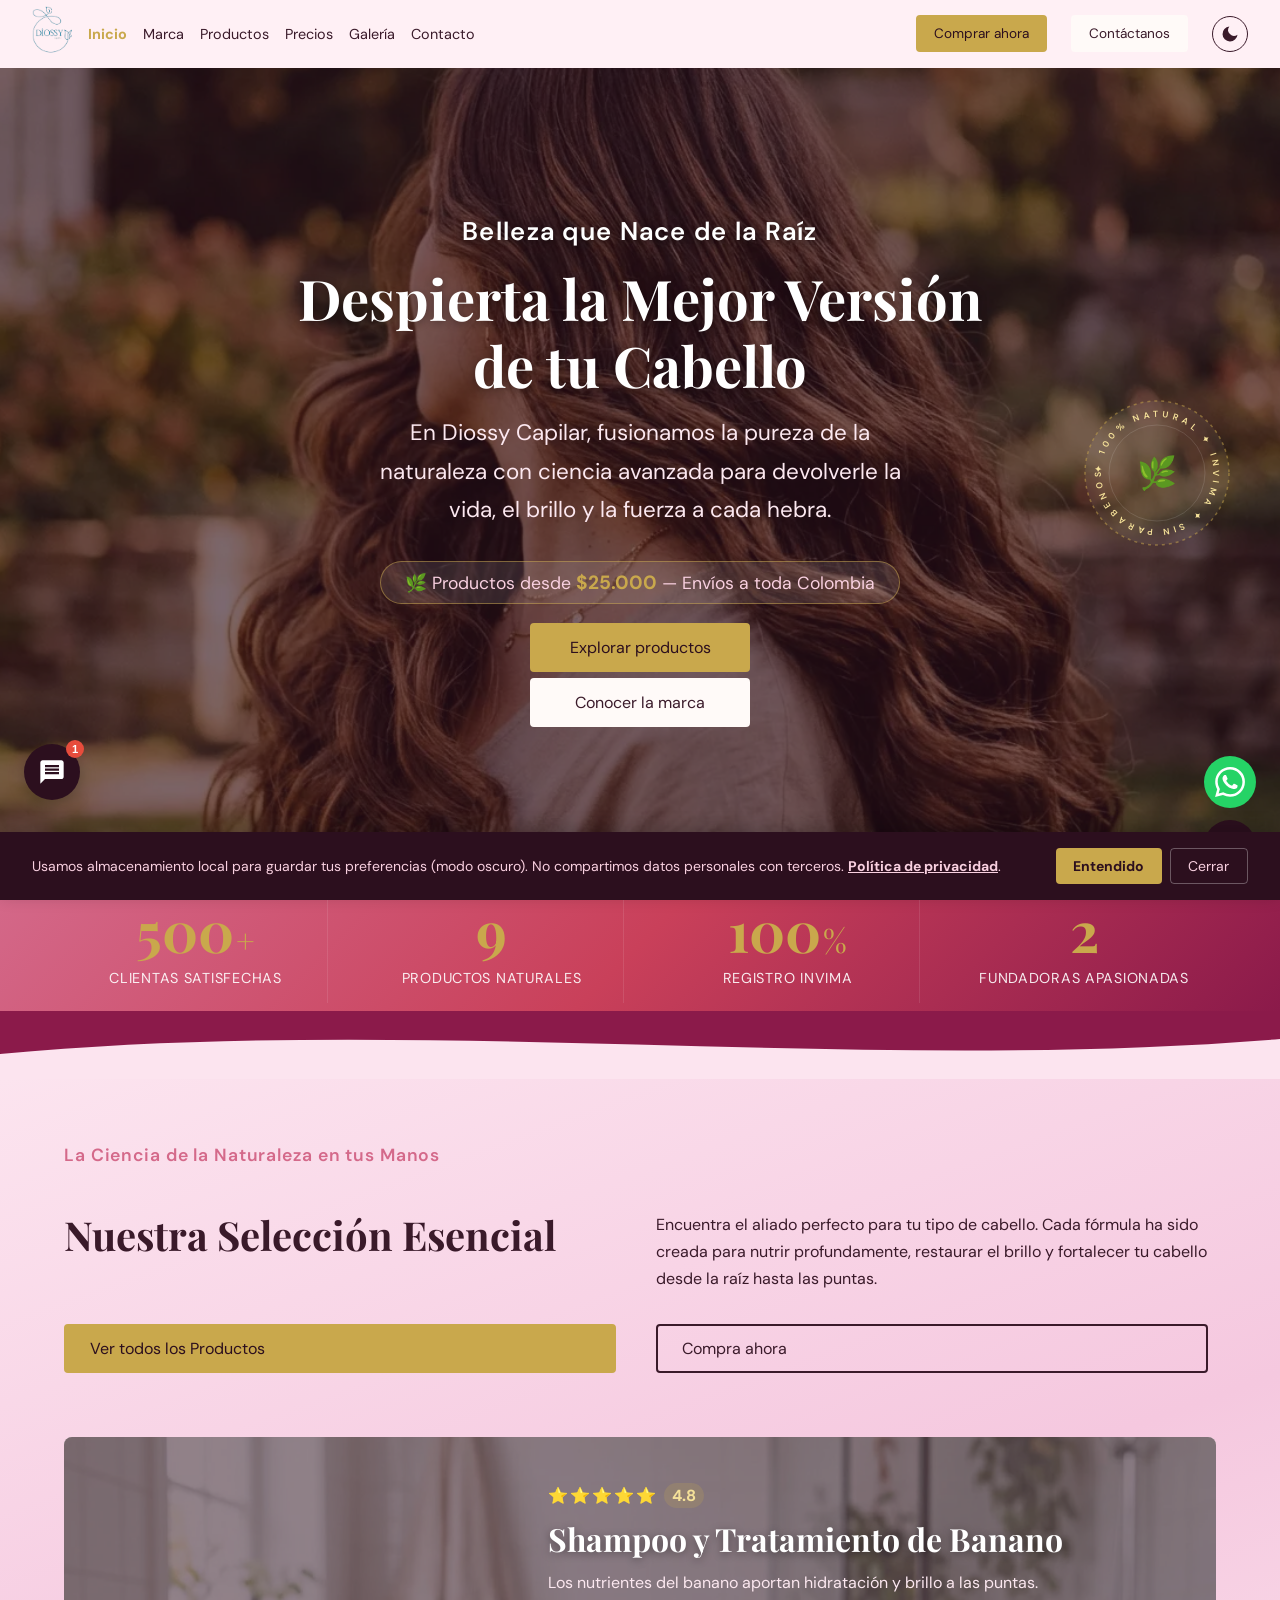
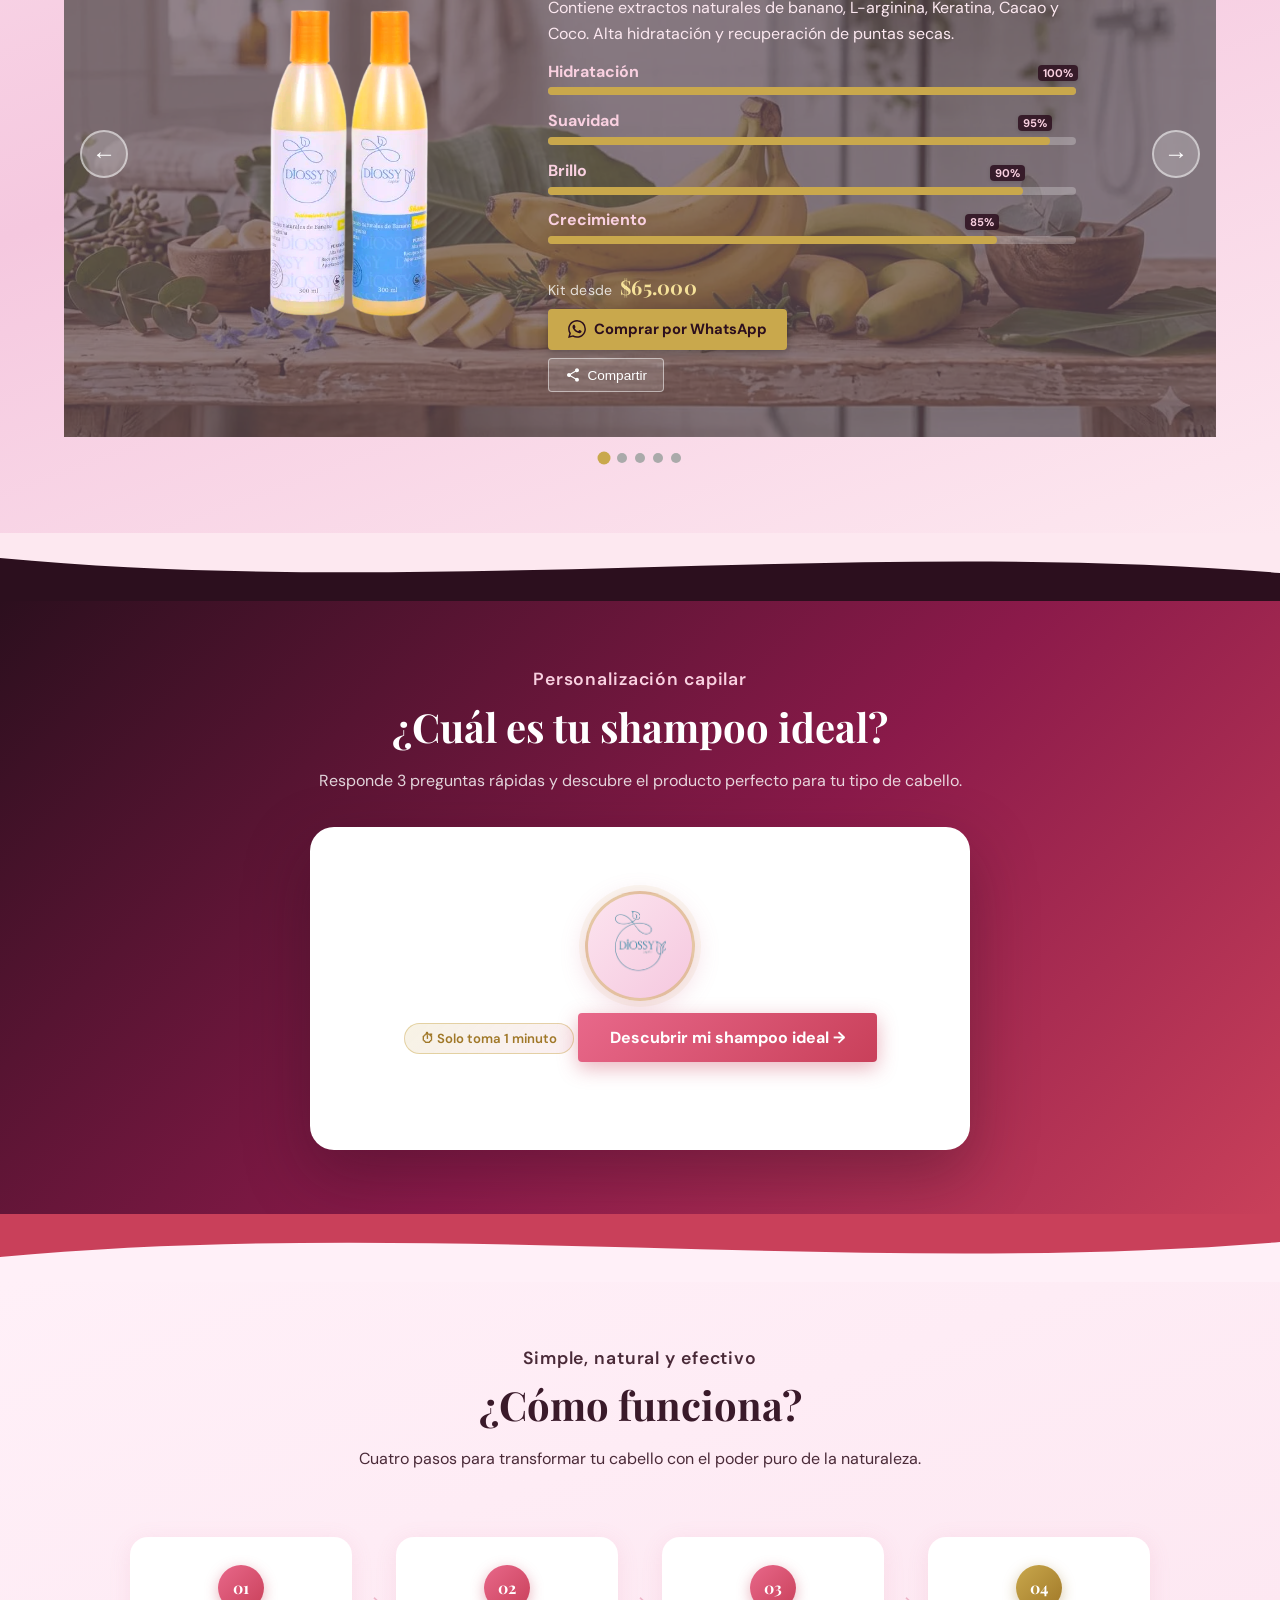
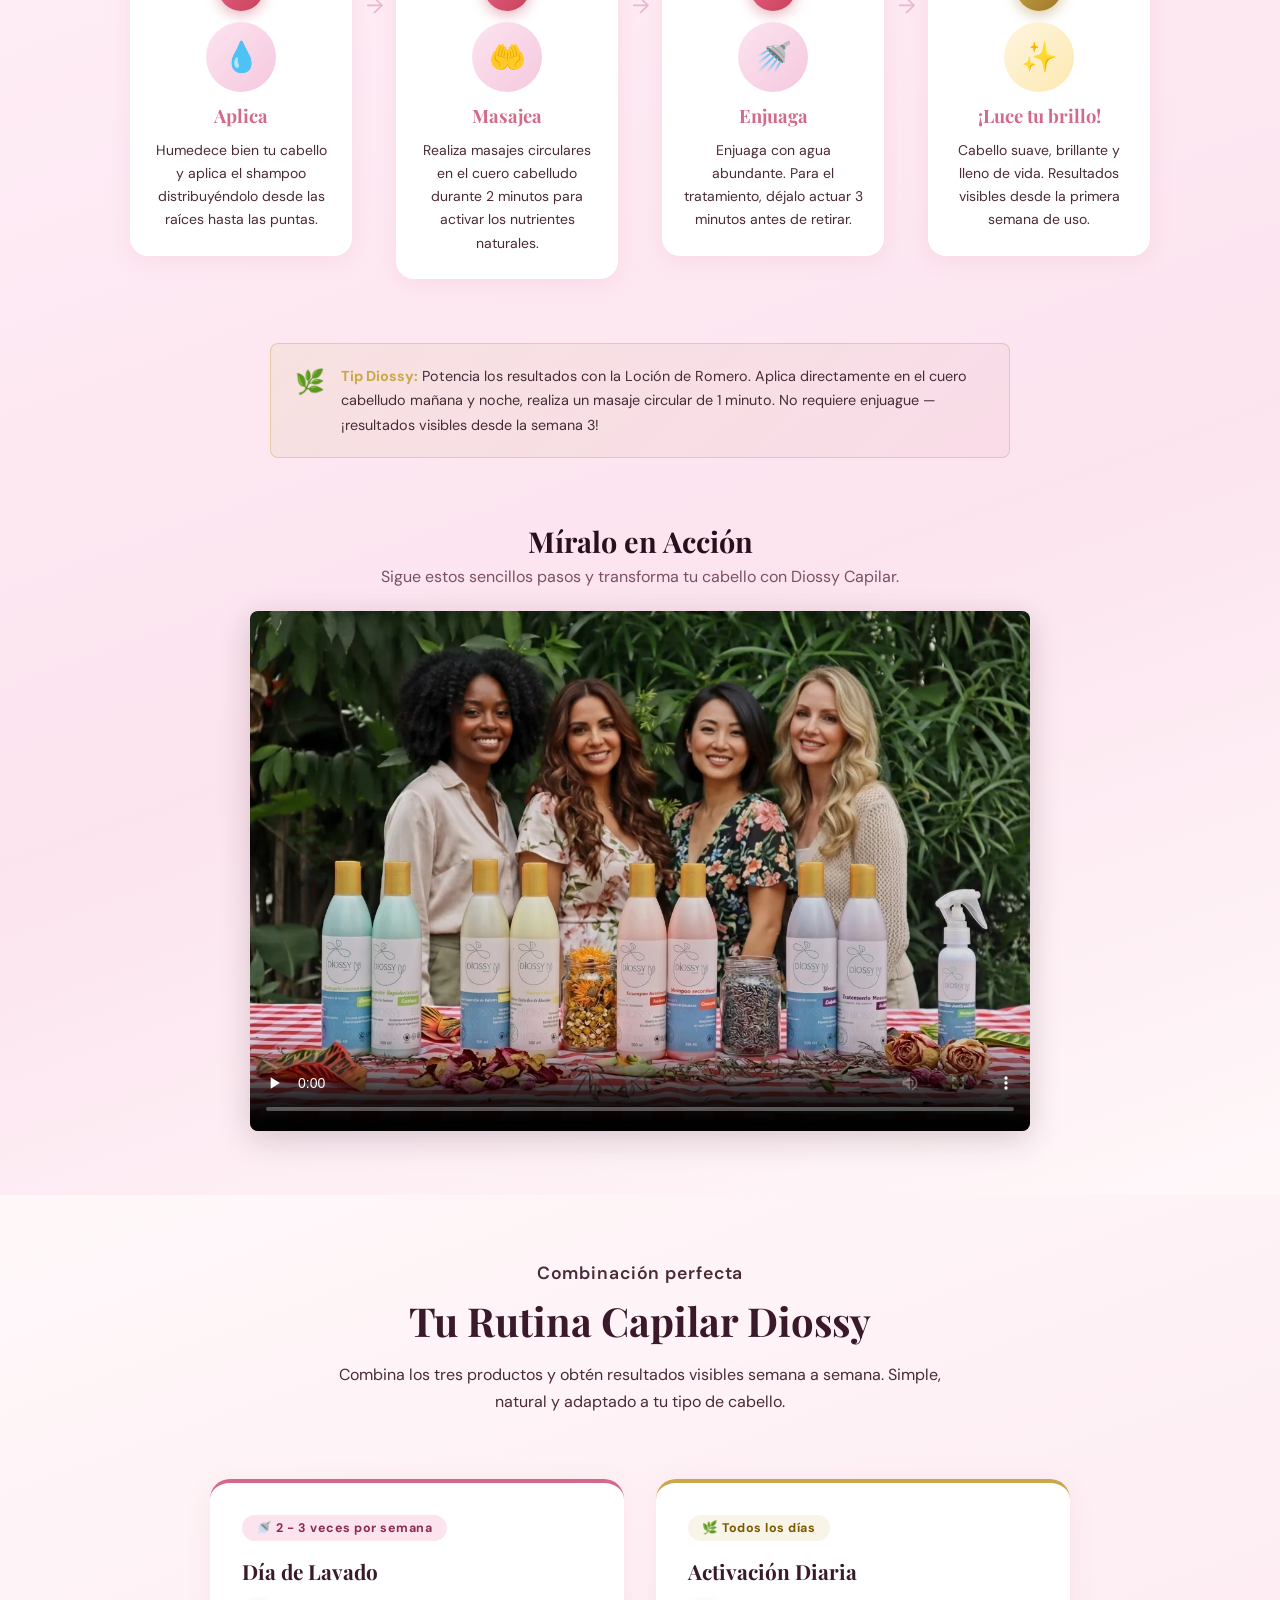
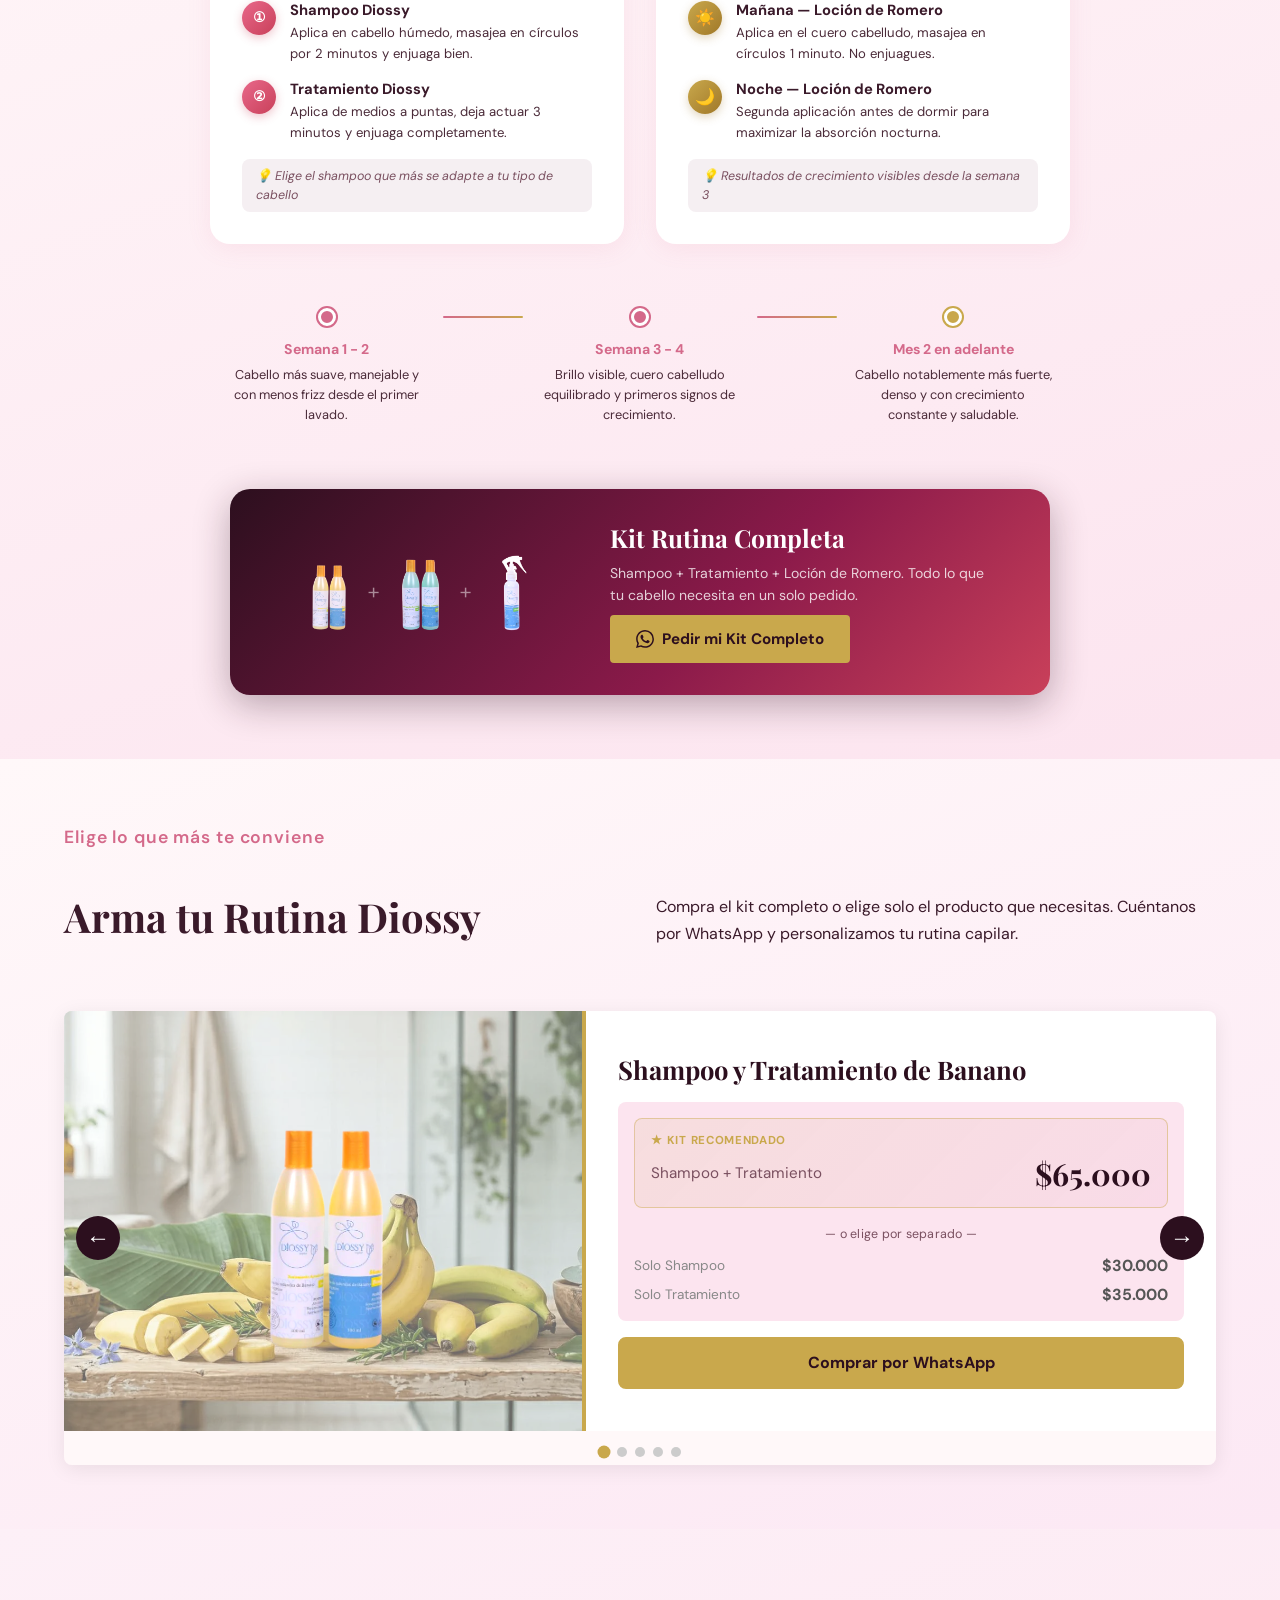
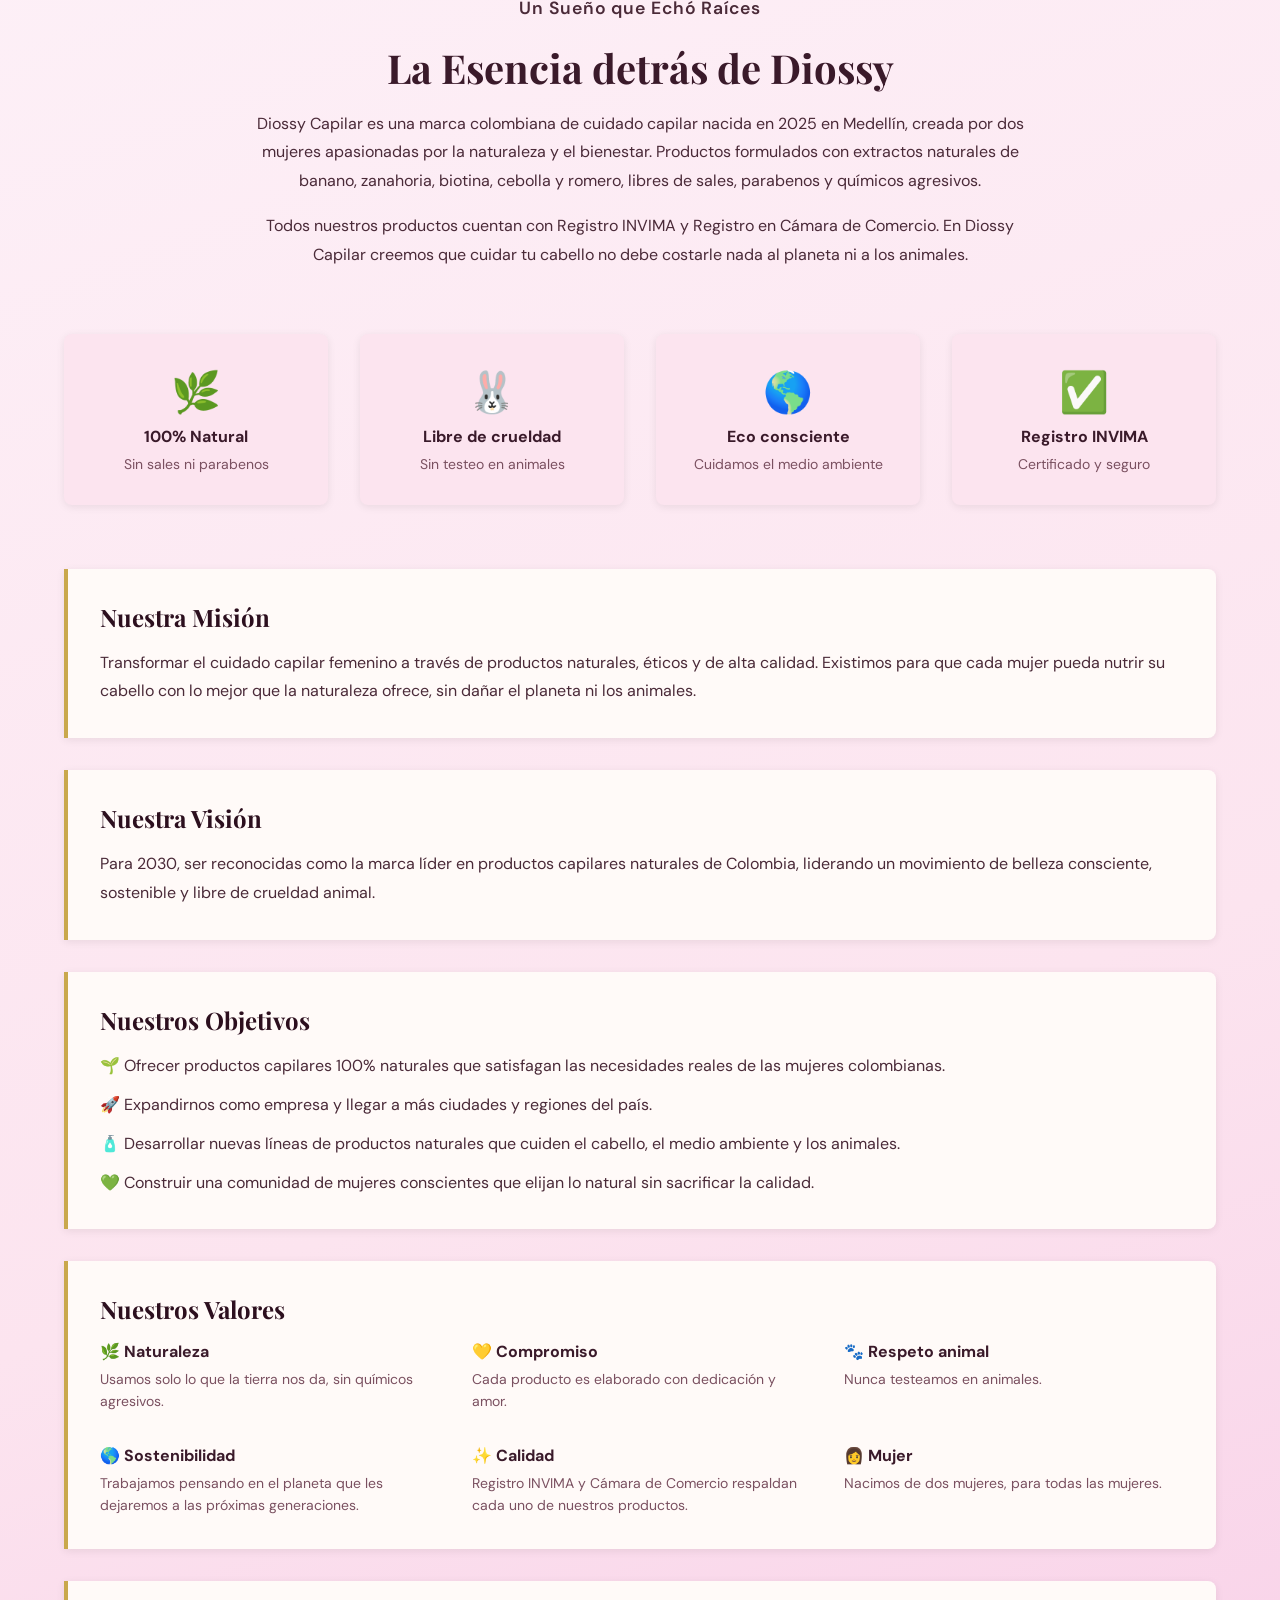
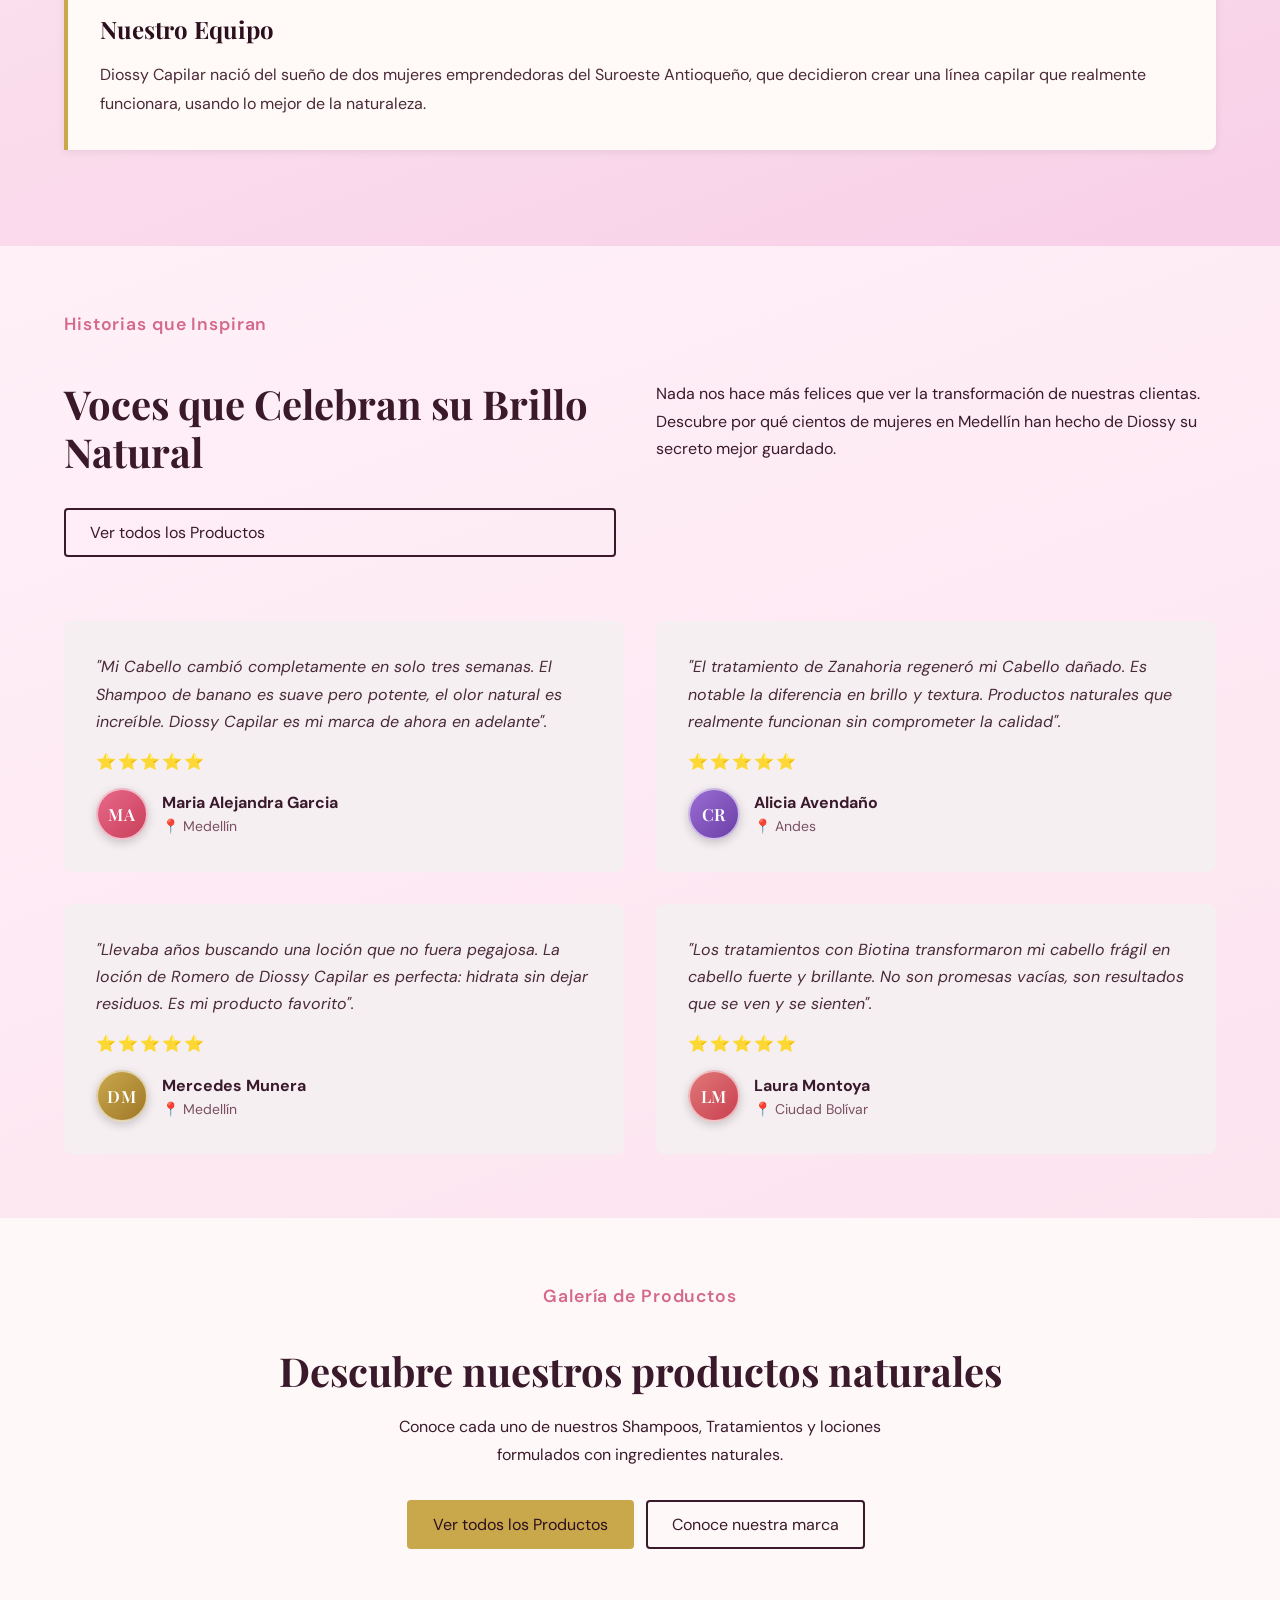
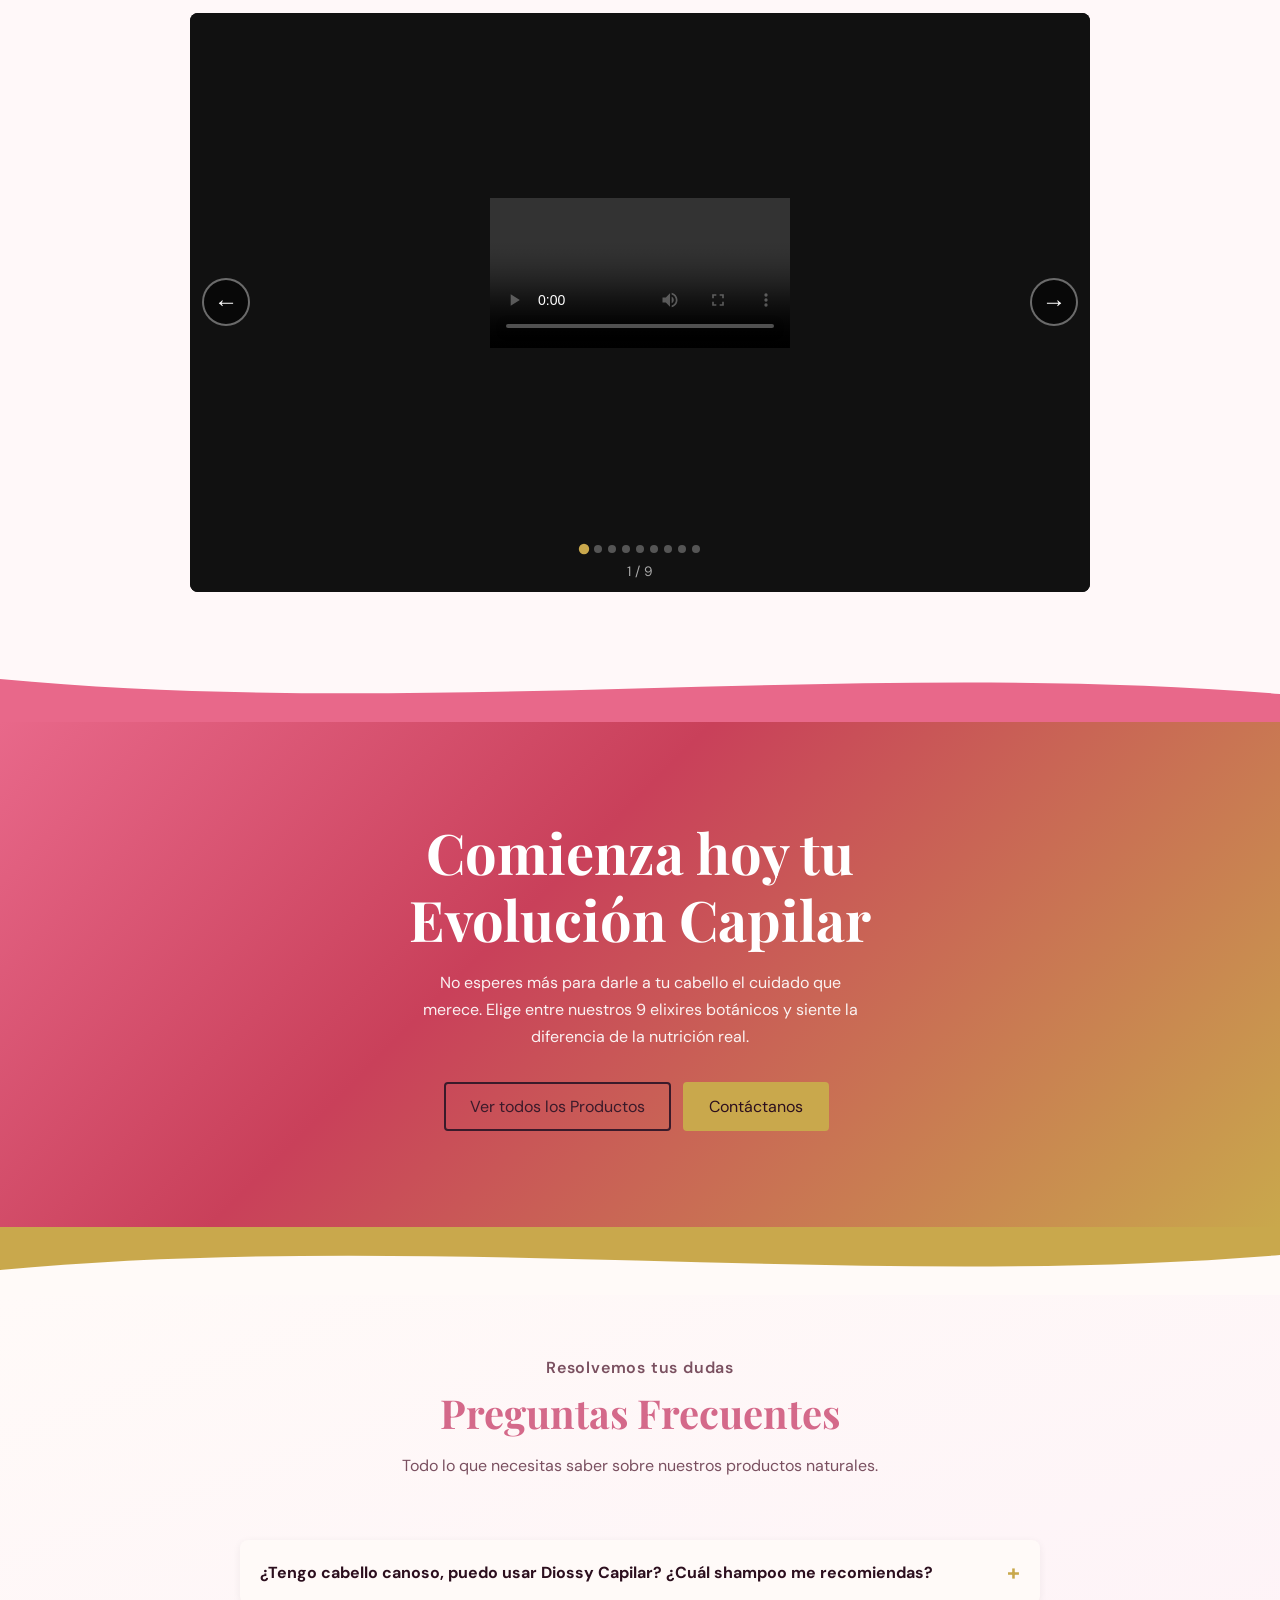
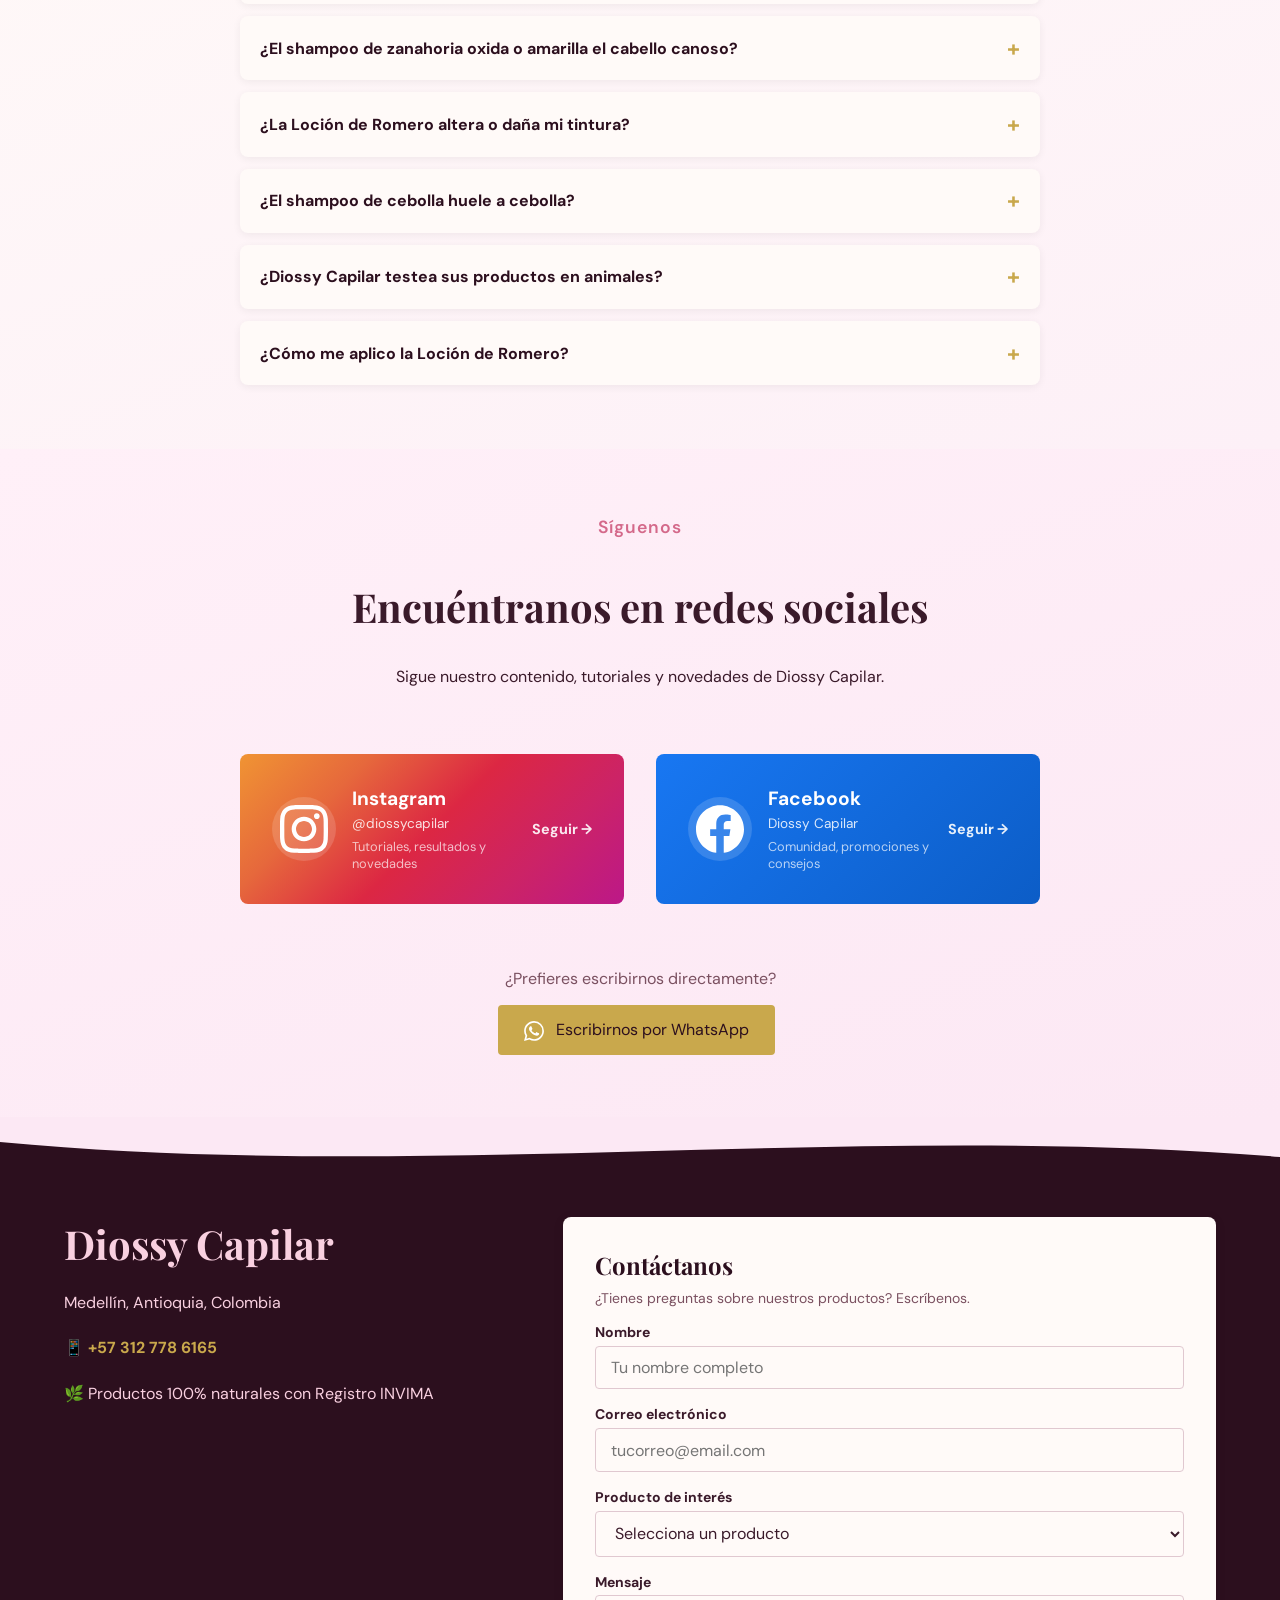
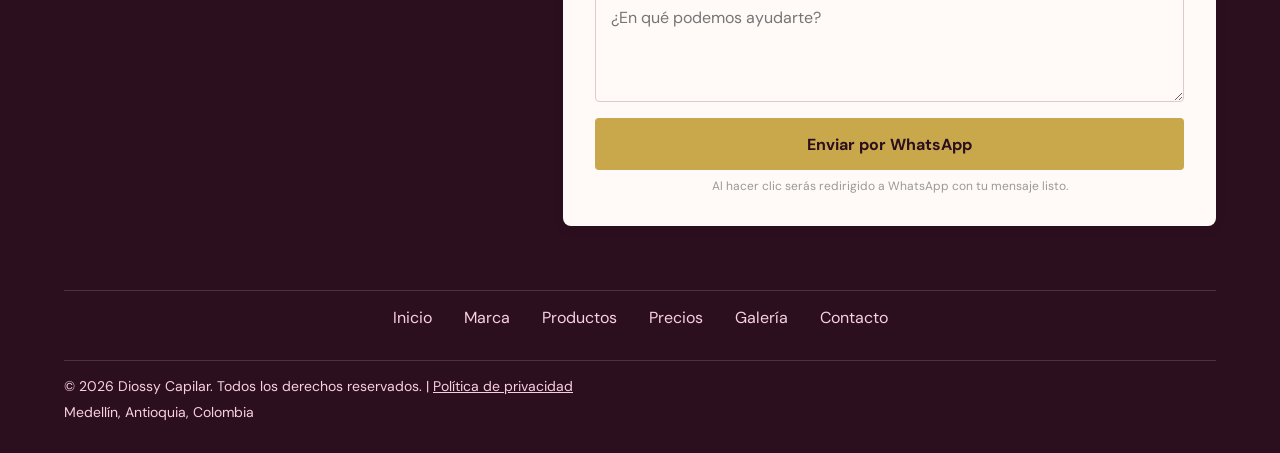
==== commit 39348a6a: "Mejoras pre-produccion" ====
--- a/index.html
+++ b/index.html
@@ -28,14 +28,9 @@
   <!-- Canonical -->
   <link rel="canonical" href="https://diossycapilar.com/">
 
-  <!-- Google Analytics — reemplaza G-XXXXXXXXXX con tu ID real -->
-  <!-- <script async src="https://www.googletagmanager.com/gtag/js?id=G-XXXXXXXXXX"></script>
-  <script>
-    window.dataLayer = window.dataLayer || [];
-    function gtag(){dataLayer.push(arguments);}
-    gtag('js', new Date());
-    gtag('config', 'G-XXXXXXXXXX');
-  </script> -->
+  <!-- Color de barra del navegador en móvil -->
+  <meta name="theme-color" content="#2c0f1e">
+  <meta name="theme-color" content="#fffaf8" media="(prefers-color-scheme: light)">
 
   <!-- Fuentes Google -->
   <link rel="preconnect" href="https://fonts.googleapis.com">
@@ -46,8 +41,10 @@
   <!-- Estilos y favicon -->
   <link rel="stylesheet" href="css/diossy.css">
   <link rel="icon" type="image/x-icon" href="/favicon.ico">
-
-  <title>Diossy Capilar</title>
+  <link rel="apple-touch-icon" href="/multimedia/logo-removebg-preview.webp">
+  <link rel="manifest" href="/site.webmanifest">
+
+  <title>Diossy Capilar — Shampoos Naturales con INVIMA | Medellín, Colombia</title>
 
   <!-- Schema.org — datos estructurados para Google -->
   <script type="application/ld+json">
@@ -980,7 +977,7 @@
 
         <div class="galeria-pista">
           <div class="galeria-slide"><video controls preload="metadata" title="Video de productos Diossy Capilar 1"><source src="/multimedia/video_shampo_cebolla.mp4" type="video/mp4"></video></div>
-          <div class="galeria-slide"><video controls preload="metadata" title="Video shampoo de cebolla Diossy Capilar"><source src="/multimedia/DiossyLineaCapilar.mp4" type="video/mp4"></video></div>
+          <div class="galeria-slide"><video controls preload="metadata" title="Video Diossy Capilar 1"><source src="/multimedia/Diossy_Capilar_Video1.mp4" type="video/mp4"></video></div>
           <div class="galeria-slide"><video controls preload="metadata" title="Video shampoo de zanahoria Diossy Capilar"><source src="/multimedia/video_shampoo_Zanahoria.mp4" type="video/mp4"></video></div>
           <div class="galeria-slide"><video controls preload="metadata" title="Video línea capilar Diossy Capilar"><source src="/multimedia/DiossyLineaCapilar.mp4" type="video/mp4"></video></div>
           <div class="galeria-slide"><video controls preload="metadata" title="Video Diossy Capilar"><source src="/multimedia/videoGir.mp4" type="video/mp4"></video></div>
@@ -1211,7 +1208,7 @@
 
     <hr>
 
-    <p>2026 Diossy Capilar. Todos los derechos reservados.</p>
+    <p>© 2026 Diossy Capilar. Todos los derechos reservados. | <a href="/privacidad.html" style="color:inherit;text-decoration:underline;">Política de privacidad</a></p>
     <address>Medellín, Antioquia, Colombia</address>
   </footer>
 
@@ -1274,7 +1271,7 @@
 
   <!-- Aviso de privacidad / cookies -->
   <div class="cookie-banner" id="cookie-banner" role="region" aria-label="Aviso de privacidad">
-    <p>Usamos almacenamiento local para guardar tus preferencias (modo oscuro). No compartimos datos personales con terceros.</p>
+    <p>Usamos almacenamiento local para guardar tus preferencias (modo oscuro). No compartimos datos personales con terceros. <a href="/privacidad.html" style="color:inherit;text-decoration:underline;">Política de privacidad</a>.</p>
     <div class="cookie-btns">
       <button class="btn-cookie-aceptar" id="btn-cookie-aceptar">Entendido</button>
       <button class="btn-cookie-cerrar" id="btn-cookie-cerrar">Cerrar</button>
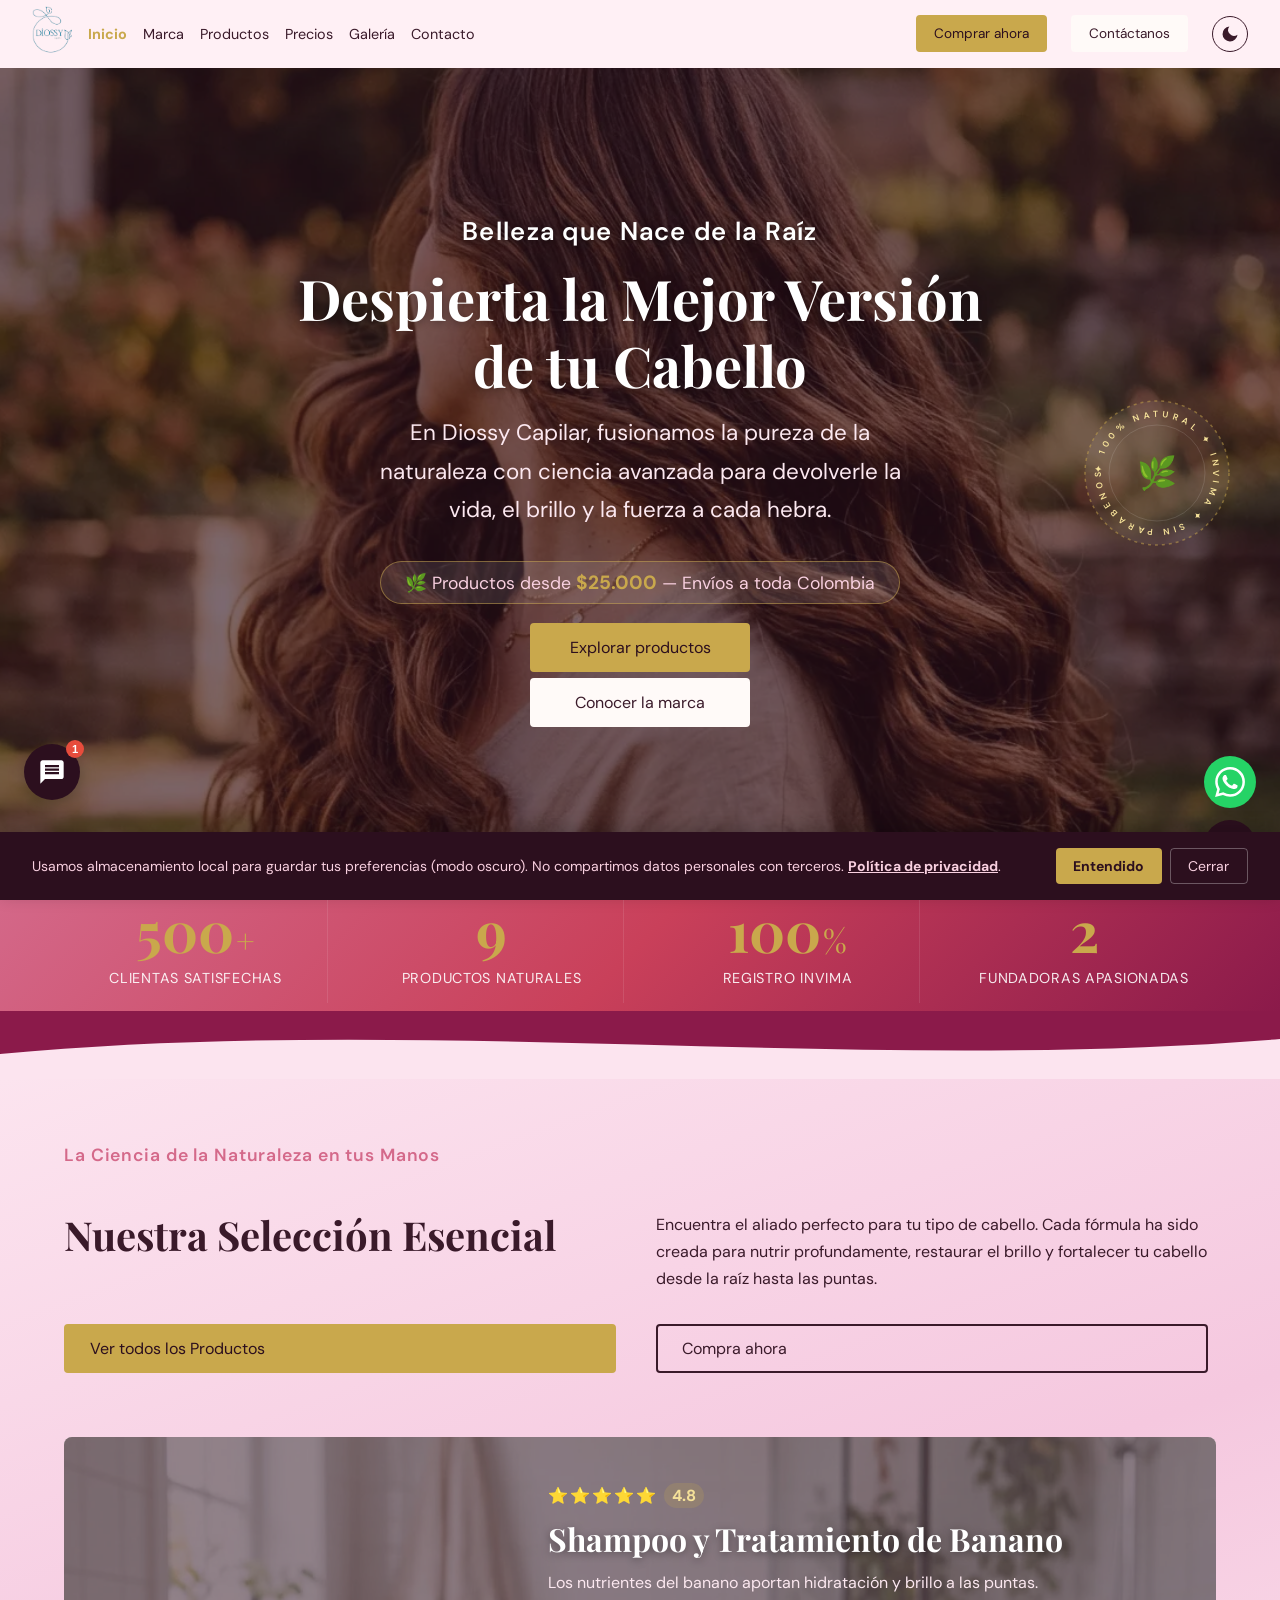
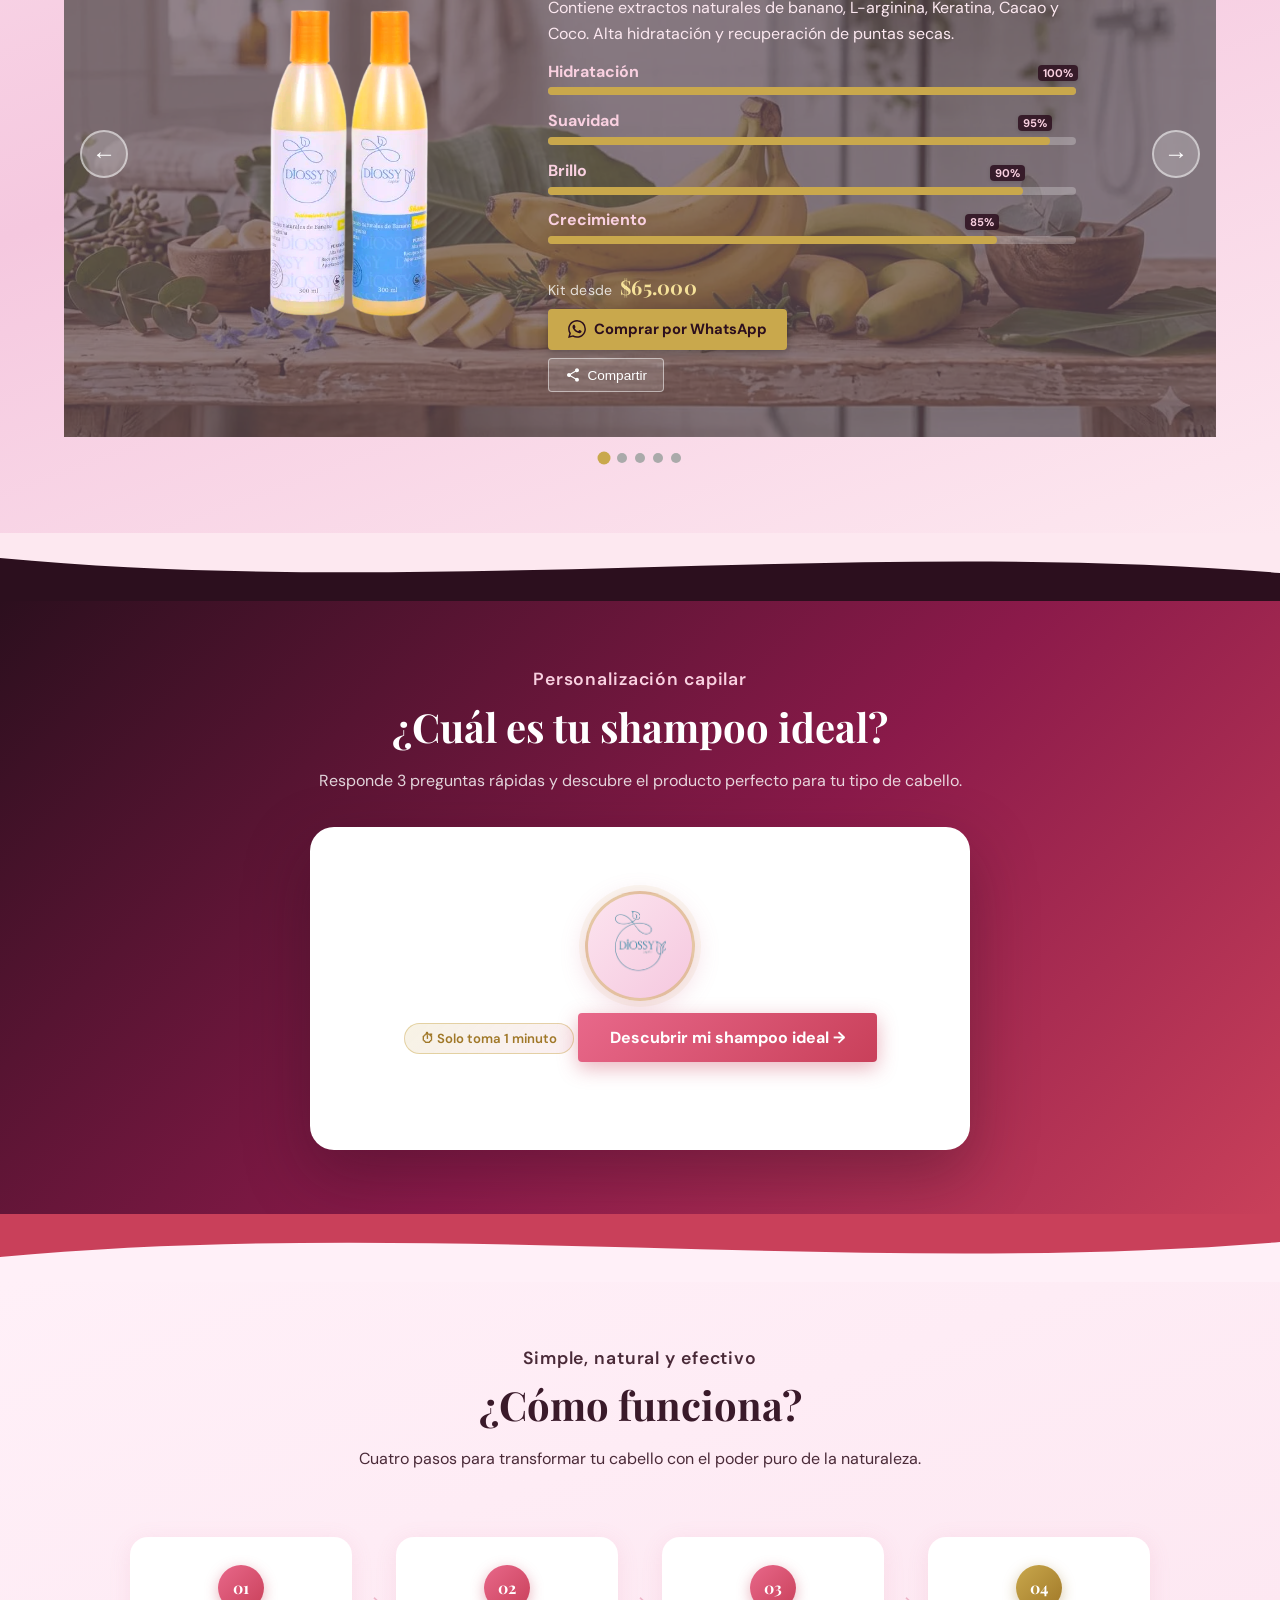
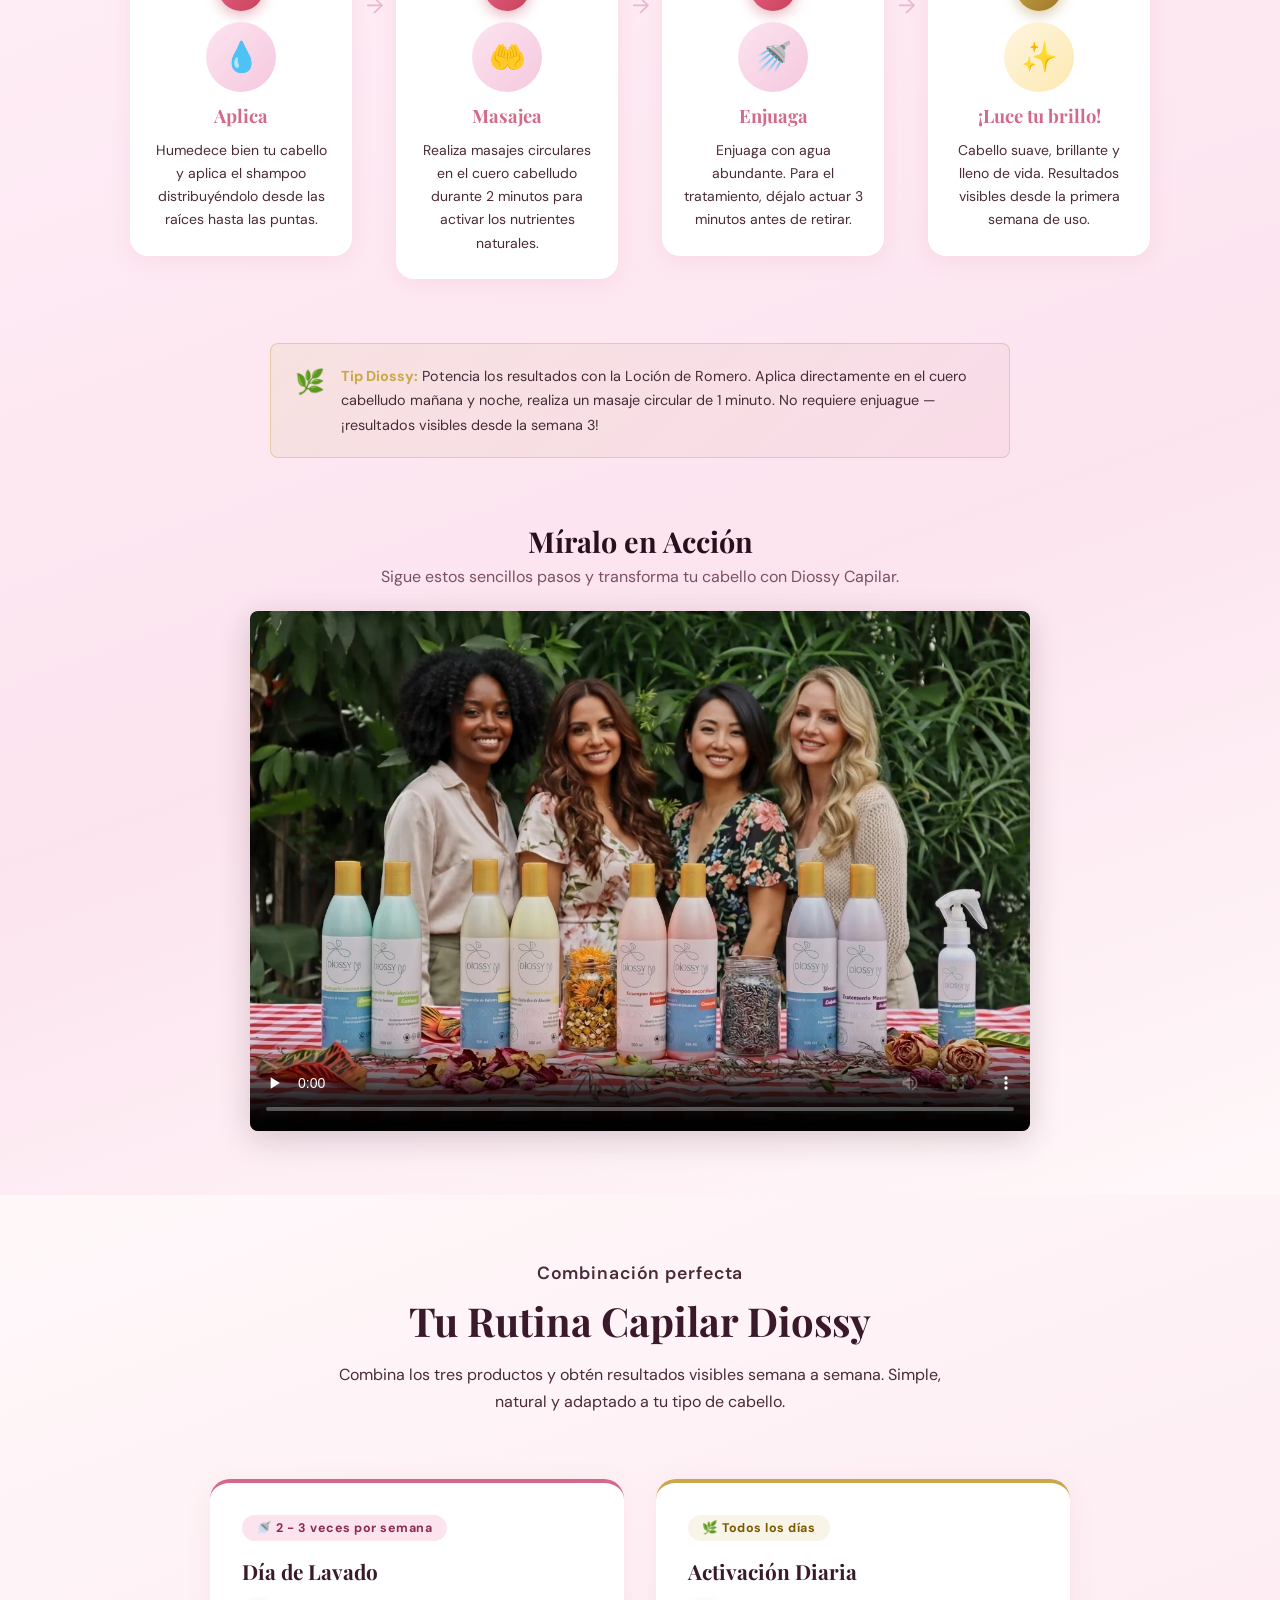
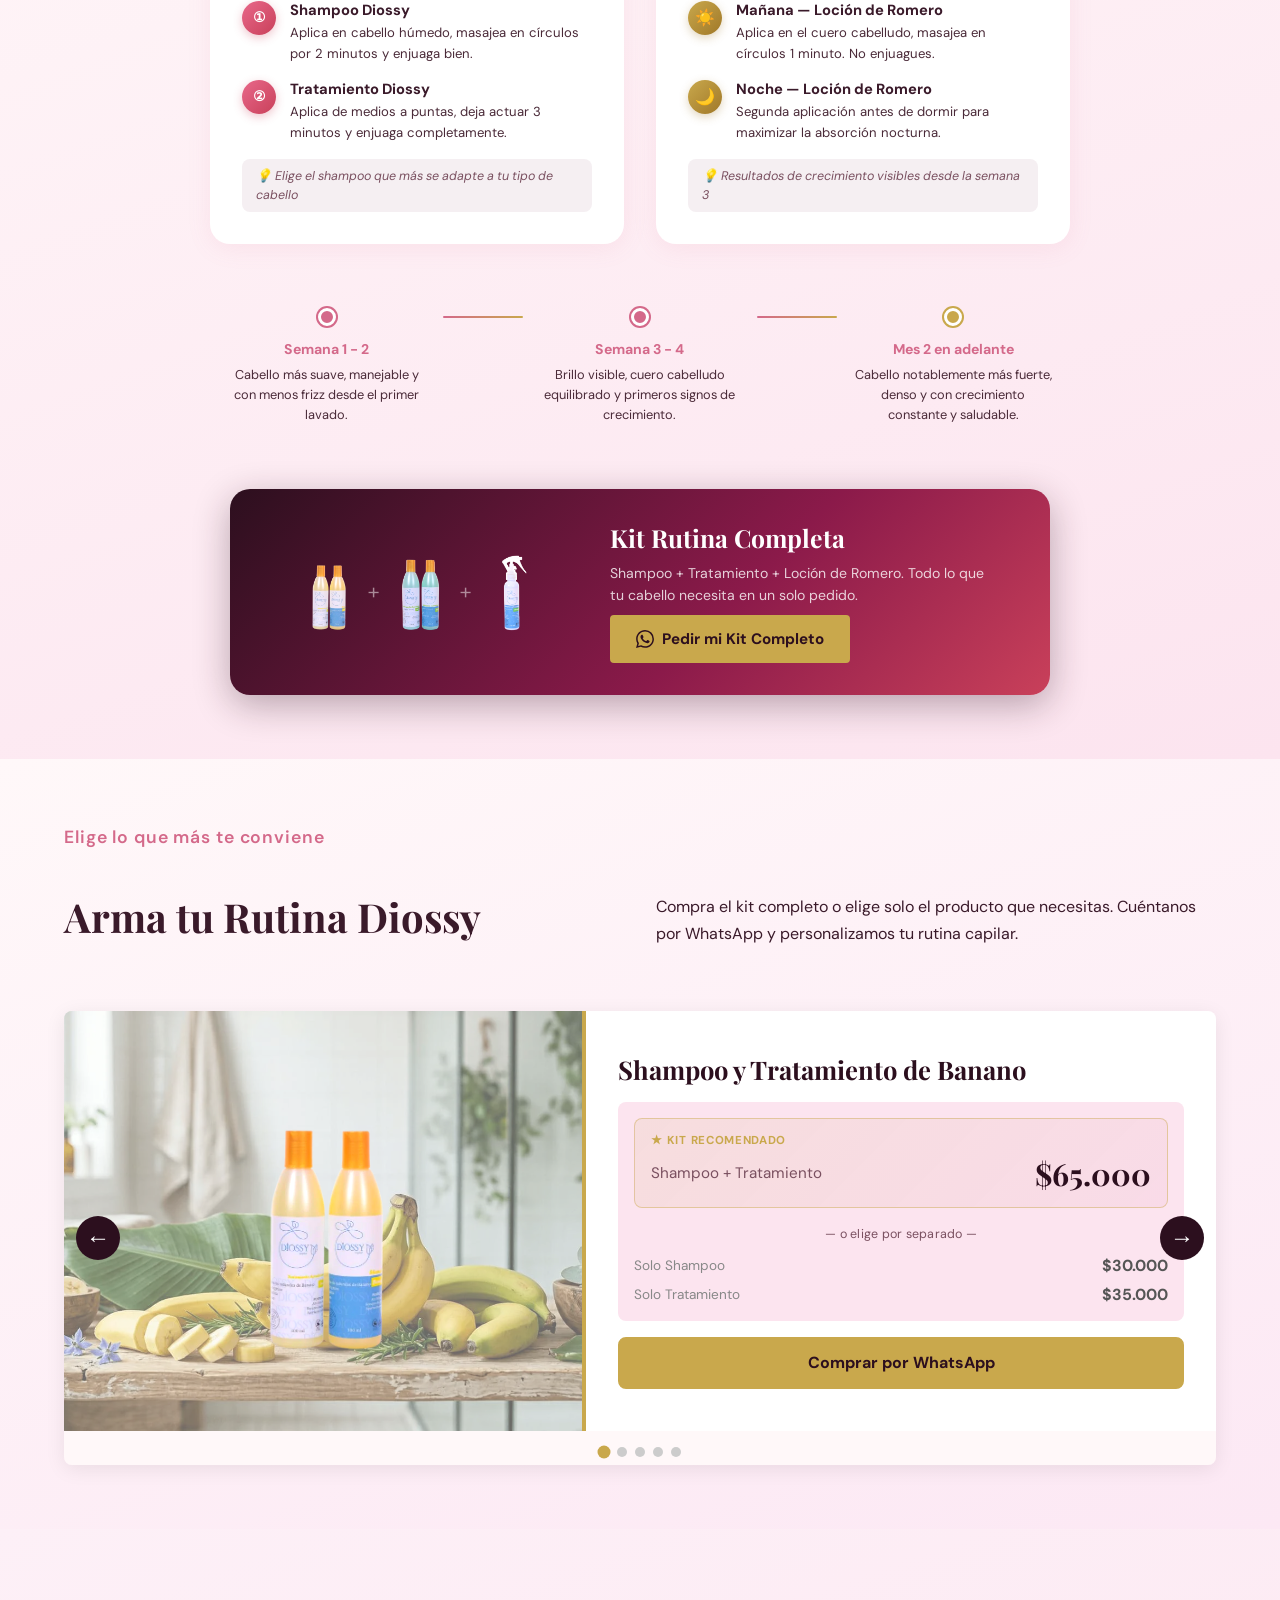
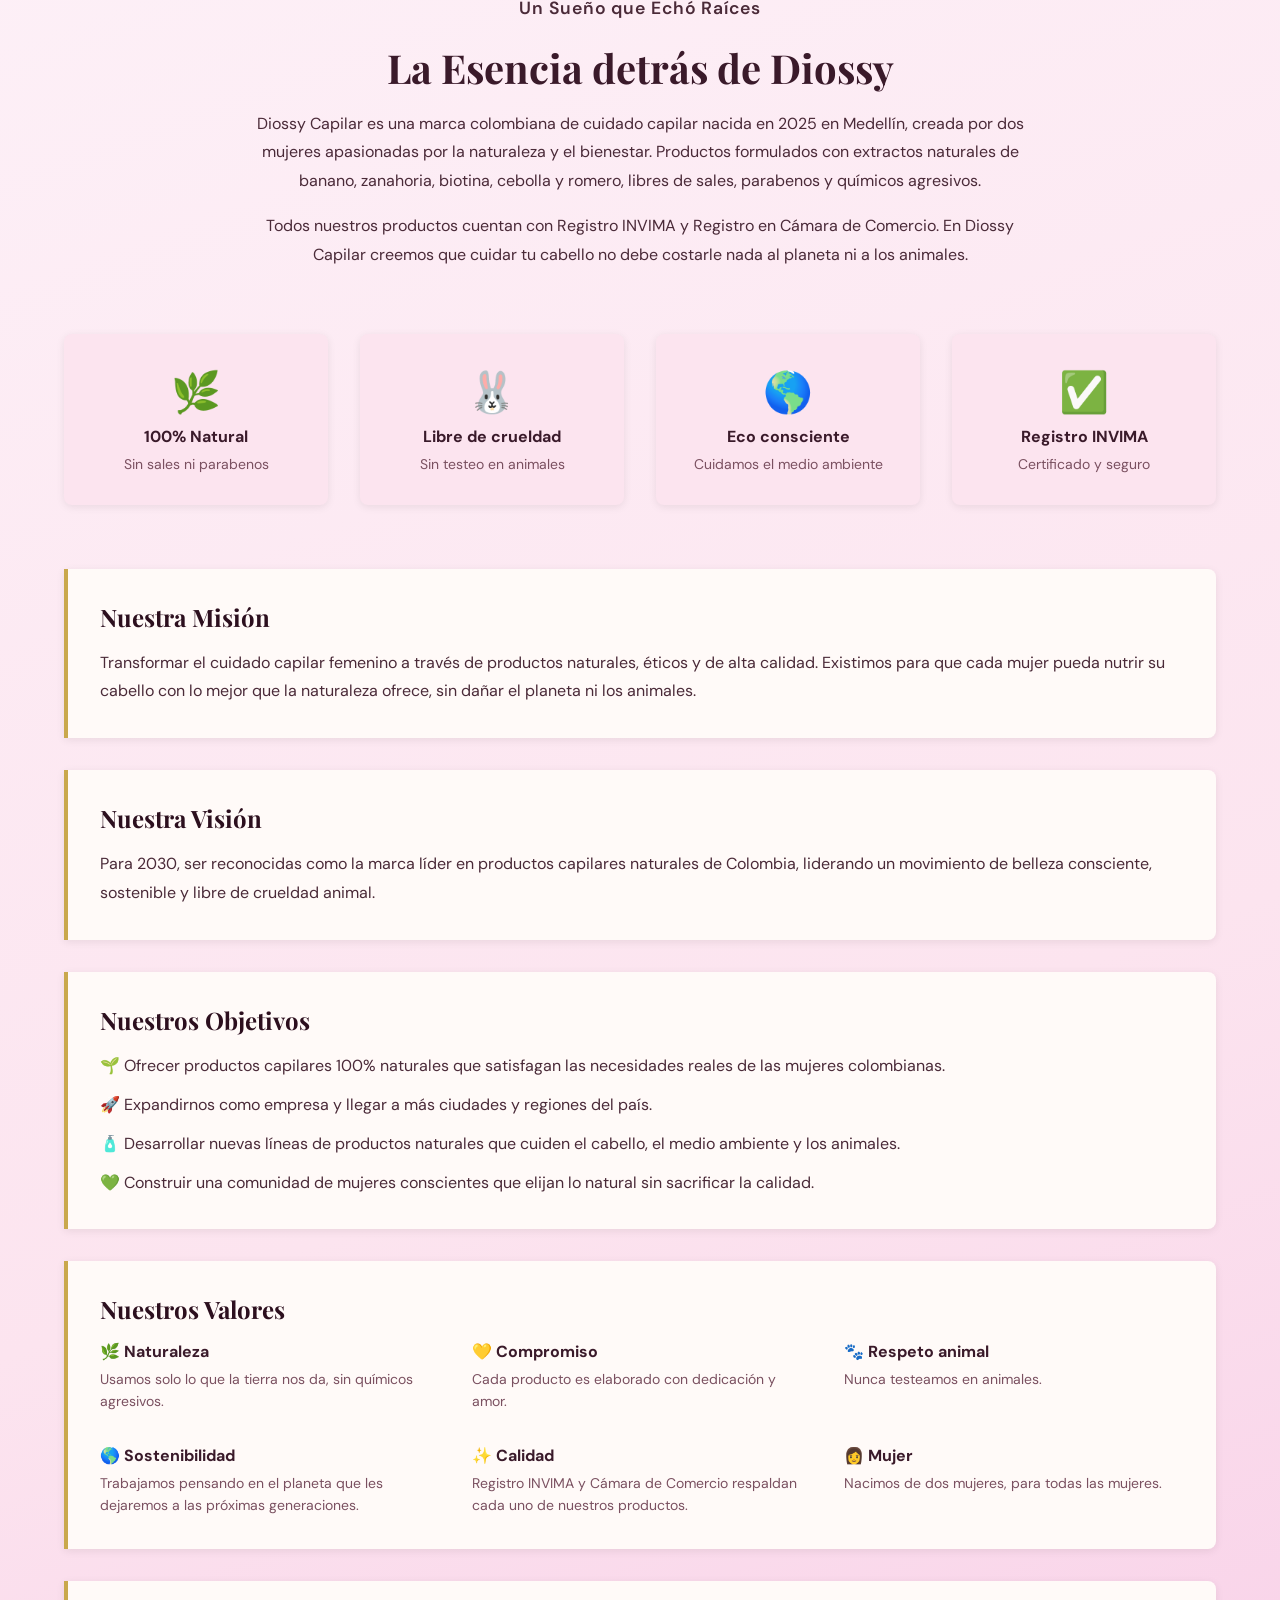
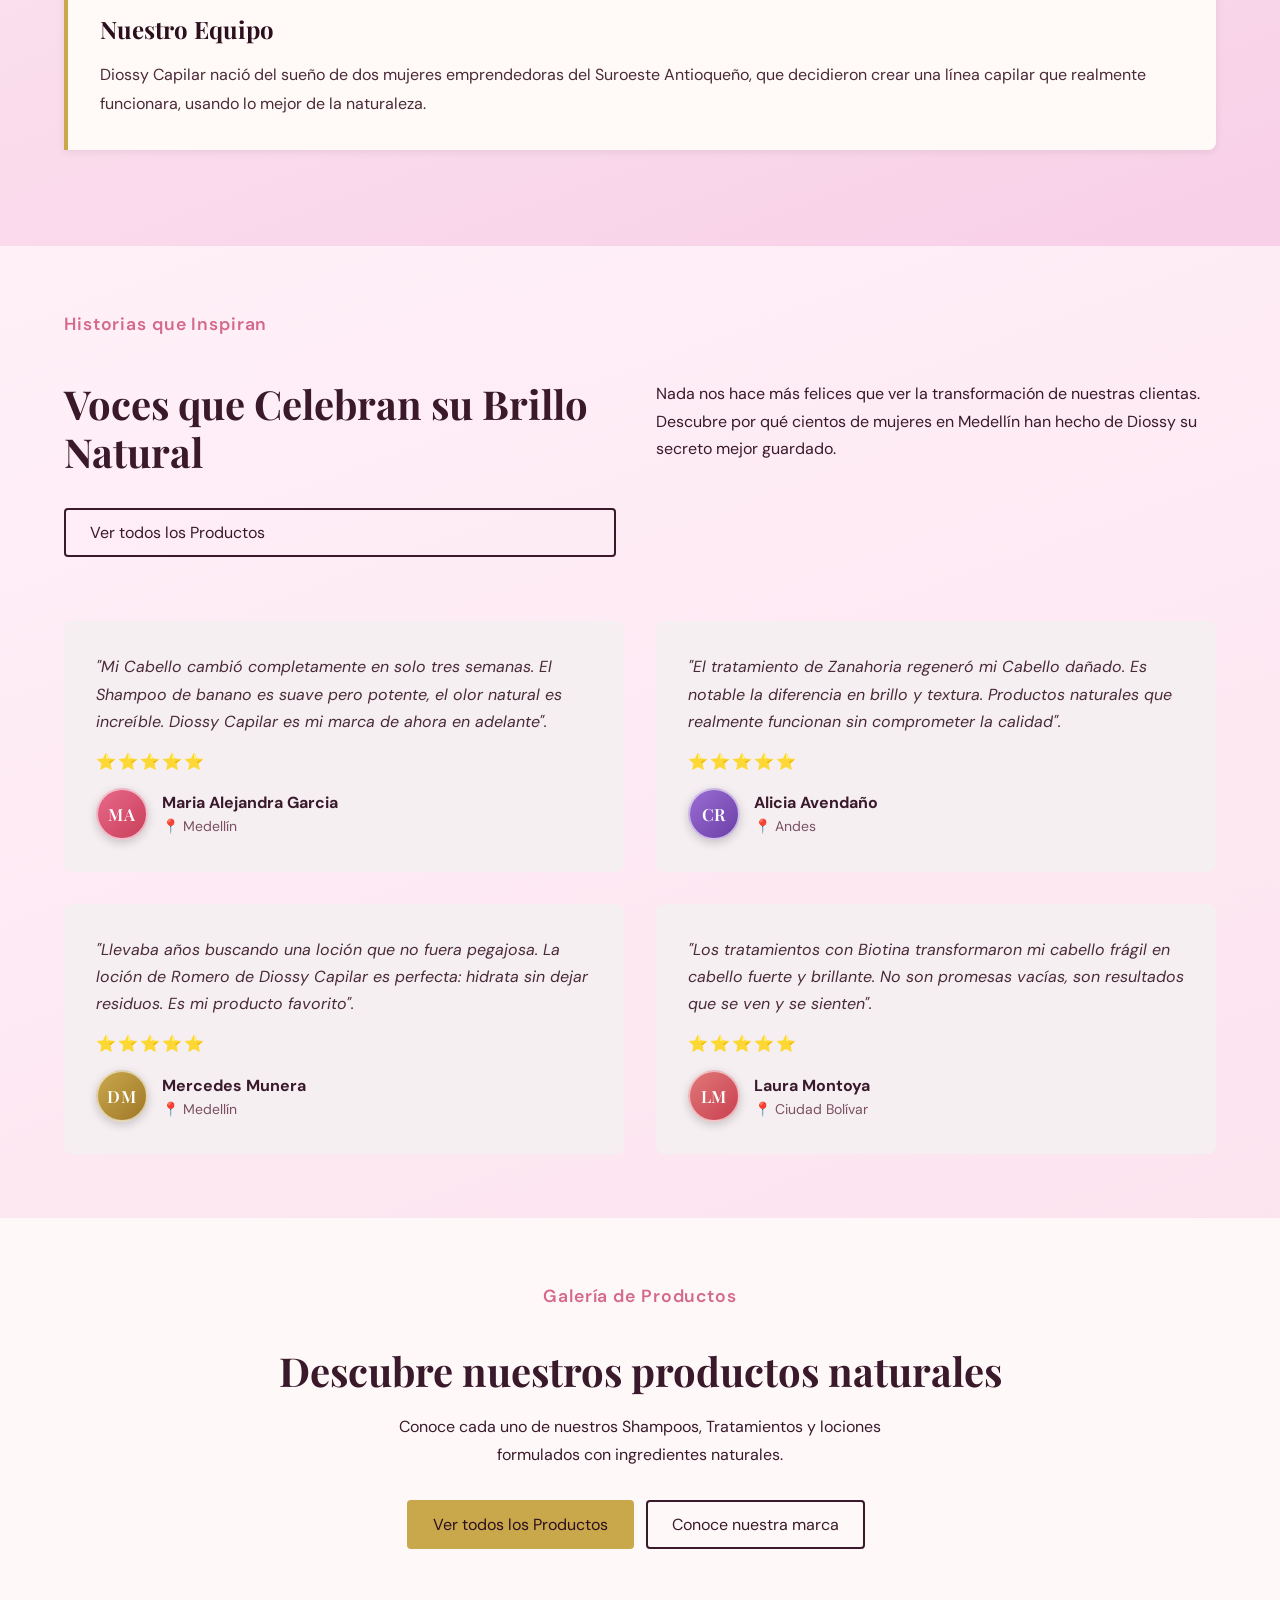
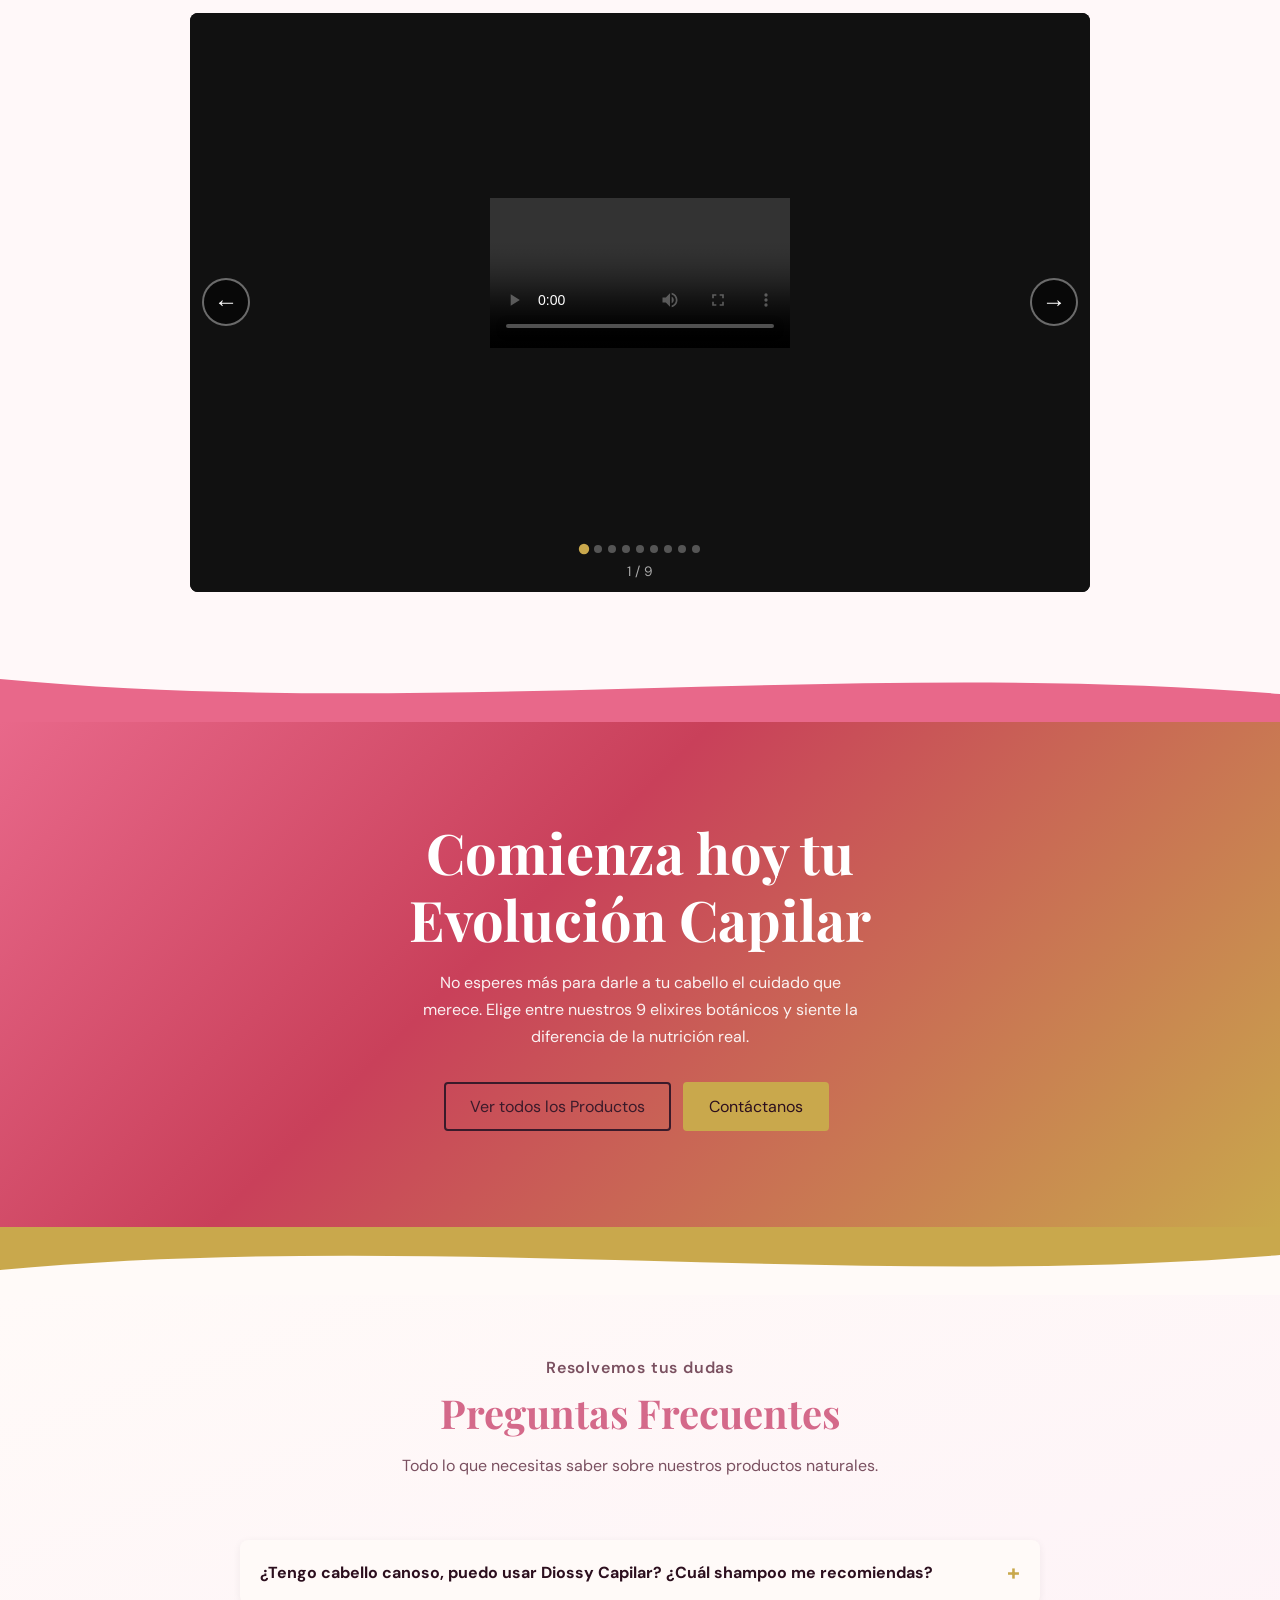
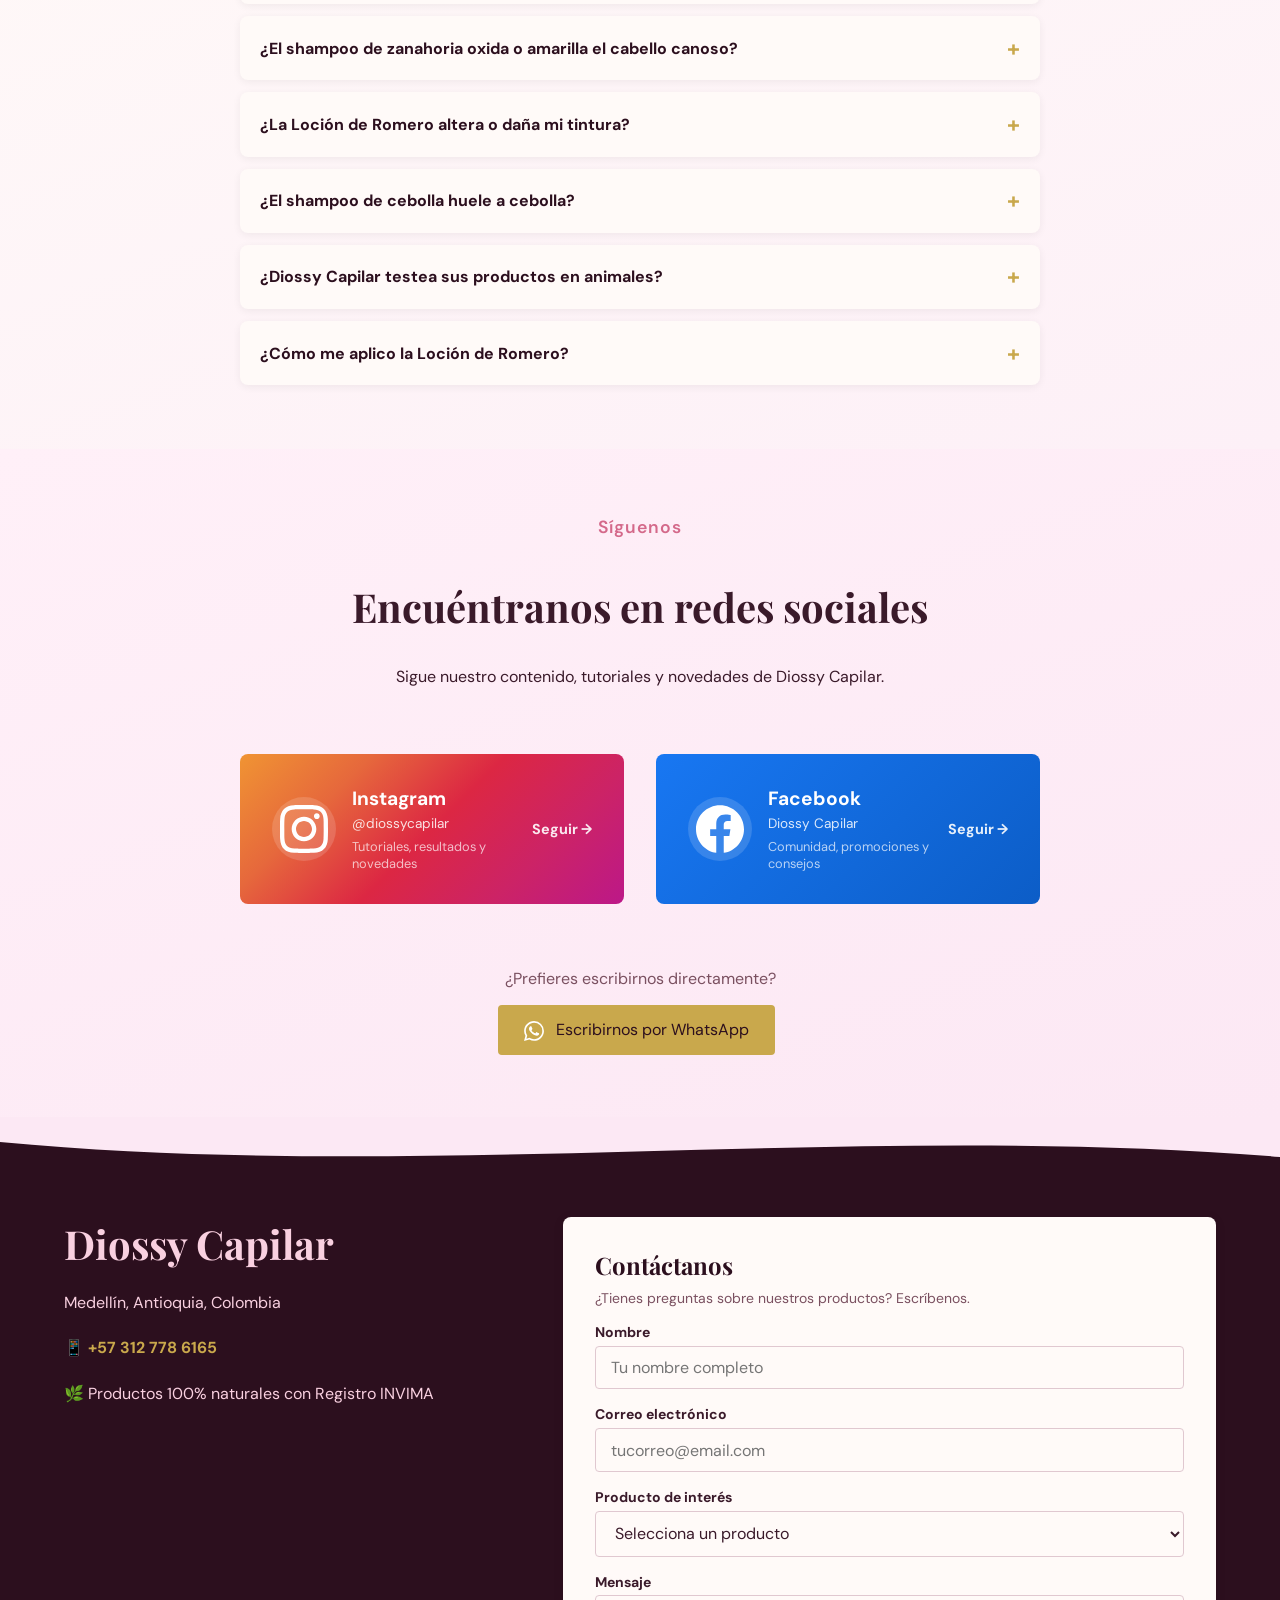
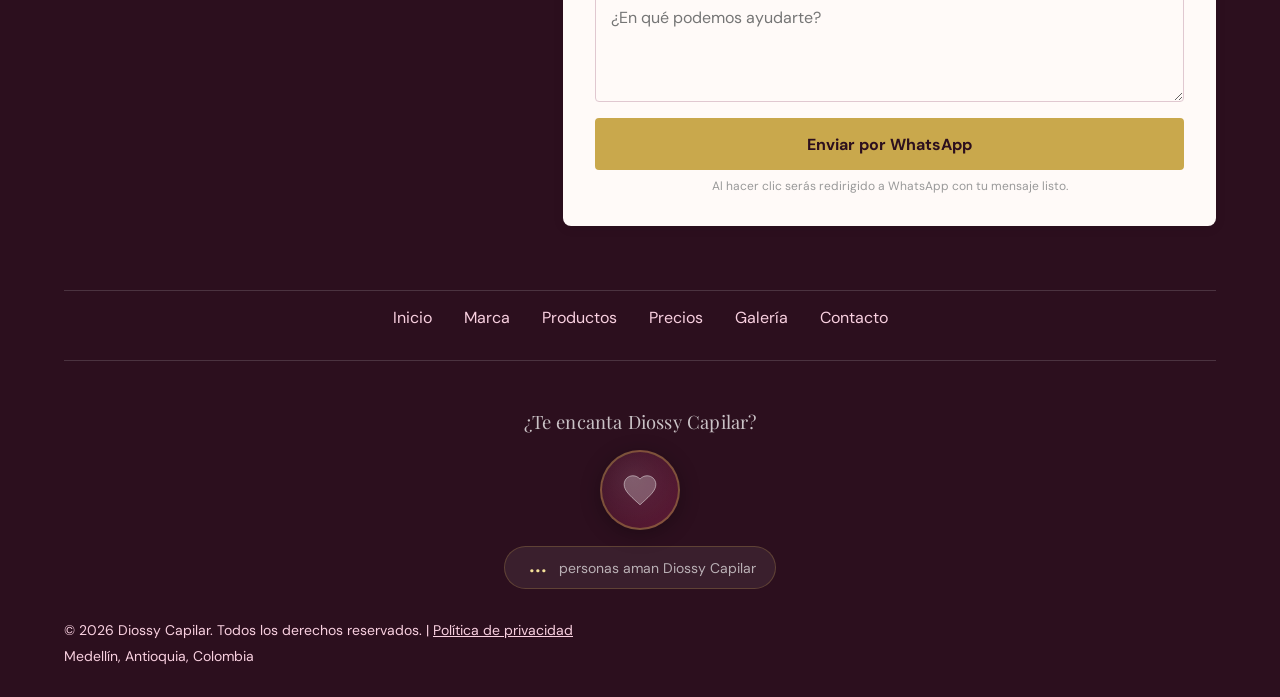
==== commit 4ff86e02: "creacion de conteo de Likes" ====
--- a/index.html
+++ b/index.html
@@ -1208,6 +1208,23 @@
 
     <hr>
 
+    <!-- LIKE -->
+    <div class="like-seccion" id="like-seccion">
+      <p class="like-pregunta" id="like-pregunta">¿Te encanta Diossy Capilar?</p>
+      <div class="like-btn-wrap">
+        <button class="like-btn" id="like-btn" aria-label="Dar me gusta a Diossy Capilar" aria-pressed="false">
+          <svg class="like-corazon-svg" xmlns="http://www.w3.org/2000/svg" viewBox="0 0 24 24" aria-hidden="true">
+            <path d="M12 21.35l-1.45-1.32C5.4 15.36 2 12.28 2 8.5 2 5.42 4.42 3 7.5 3c1.74 0 3.41.81 4.5 2.09C13.09 3.81 14.76 3 16.5 3 19.58 3 22 5.42 22 8.5c0 3.78-3.4 6.86-8.55 11.54L12 21.35z"/>
+          </svg>
+        </button>
+        <div class="like-particulas" id="like-particulas" aria-hidden="true"></div>
+      </div>
+      <div class="like-contador-wrap">
+        <span class="like-numero" id="like-numero">···</span>
+        <span class="like-texto">personas aman Diossy Capilar</span>
+      </div>
+    </div>
+
     <p>© 2026 Diossy Capilar. Todos los derechos reservados. | <a href="/privacidad.html" style="color:inherit;text-decoration:underline;">Política de privacidad</a></p>
     <address>Medellín, Antioquia, Colombia</address>
   </footer>
--- a/css/diossy.css
+++ b/css/diossy.css
@@ -2898,4 +2898,181 @@
     padding: 1rem 1.25rem;
     gap: 0.75rem;
   }
+}
+
+/* ================================================
+   LIKE — BOTÓN DE ME GUSTA EN FOOTER
+   ================================================ */
+
+@keyframes like-latido {
+  0%   { transform: scale(1); }
+  20%  { transform: scale(1.5); }
+  45%  { transform: scale(1.15); }
+  65%  { transform: scale(1.35); }
+  85%  { transform: scale(1.05); }
+  100% { transform: scale(1); }
+}
+
+@keyframes like-particula-volar {
+  0%   { transform: translate(0, 0) scale(1) rotate(0deg); opacity: 1; }
+  100% { transform: translate(var(--tx), var(--ty)) scale(0.2) rotate(var(--rot)); opacity: 0; }
+}
+
+@keyframes like-numero-rebote {
+  0%   { transform: scale(1); }
+  40%  { transform: scale(1.5); color: #f5e199; }
+  100% { transform: scale(1); }
+}
+
+@keyframes like-pulso-anillo {
+  0%   { transform: scale(1); opacity: 0.7; }
+  100% { transform: scale(2.2); opacity: 0; }
+}
+
+.like-seccion {
+  text-align: center;
+  padding: 2rem 1rem 1.5rem;
+  display: flex;
+  flex-direction: column;
+  align-items: center;
+  gap: 1rem;
+}
+
+.like-pregunta {
+  font-family: var(--fuente-titulo);
+  font-size: 1.15rem;
+  color: rgba(255,255,255,0.75);
+  margin: 0;
+  letter-spacing: 0.01em;
+  transition: color 0.4s ease;
+}
+
+.like-btn-wrap {
+  position: relative;
+  display: flex;
+  align-items: center;
+  justify-content: center;
+}
+
+.like-btn {
+  position: relative;
+  width: 80px;
+  height: 80px;
+  border-radius: 50%;
+  border: 2px solid rgba(201,168,76,0.4);
+  background: radial-gradient(circle at 40% 35%, rgba(255,255,255,0.08), transparent 70%),
+              linear-gradient(135deg, #3d1025, #5a1a35);
+  cursor: pointer;
+  display: flex;
+  align-items: center;
+  justify-content: center;
+  transition: border-color 0.3s ease, box-shadow 0.3s ease, background 0.4s ease;
+  box-shadow: 0 4px 20px rgba(0,0,0,0.3), 0 0 0 0 rgba(201,168,76,0);
+  overflow: visible;
+}
+
+.like-btn:hover {
+  border-color: rgba(201,168,76,0.8);
+  box-shadow: 0 6px 28px rgba(0,0,0,0.35), 0 0 20px rgba(201,168,76,0.25);
+  transform: scale(1.06);
+}
+
+.like-btn:focus-visible {
+  outline: 2px solid #c9a84c;
+  outline-offset: 4px;
+}
+
+.like-corazon-svg {
+  width: 38px;
+  height: 38px;
+  fill: rgba(255,255,255,0.25);
+  stroke: rgba(255,255,255,0.6);
+  stroke-width: 0.5;
+  transition: fill 0.4s ease, stroke 0.4s ease, filter 0.4s ease;
+}
+
+/* Estado: ya dio like */
+.like-btn.liked {
+  background: radial-gradient(circle at 40% 35%, rgba(255,255,255,0.15), transparent 70%),
+              linear-gradient(135deg, #8b1a4a, #c9405a);
+  border-color: #f5e199;
+  box-shadow: 0 6px 32px rgba(201,64,90,0.45), 0 0 24px rgba(245,225,153,0.3);
+}
+
+.like-btn.liked .like-corazon-svg {
+  fill: #f5e199;
+  stroke: #f5e199;
+  filter: drop-shadow(0 0 8px rgba(245,225,153,0.8));
+}
+
+/* Animación latido al hacer clic */
+.like-btn.latiendo .like-corazon-svg {
+  animation: like-latido 0.7s ease forwards;
+}
+
+/* Anillo de onda expansiva */
+.like-btn.liked::after {
+  content: '';
+  position: absolute;
+  inset: 0;
+  border-radius: 50%;
+  border: 2px solid rgba(245,225,153,0.6);
+  animation: like-pulso-anillo 0.6s ease-out forwards;
+  pointer-events: none;
+}
+
+/* Contenedor de partículas */
+.like-particulas {
+  position: absolute;
+  inset: 0;
+  pointer-events: none;
+  border-radius: 50%;
+  overflow: visible;
+}
+
+.like-particula {
+  position: absolute;
+  top: 50%;
+  left: 50%;
+  line-height: 1;
+  transform-origin: center;
+  pointer-events: none;
+  user-select: none;
+}
+
+/* Contador */
+.like-contador-wrap {
+  display: flex;
+  align-items: center;
+  gap: 0.5rem;
+  background: rgba(255,255,255,0.07);
+  border: 1px solid rgba(201,168,76,0.25);
+  border-radius: 999px;
+  padding: 0.4rem 1.2rem;
+}
+
+.like-numero {
+  font-family: var(--fuente-titulo);
+  font-size: 1.3rem;
+  font-weight: 600;
+  color: #f5e199;
+  min-width: 2ch;
+  display: inline-block;
+  transition: color 0.3s ease;
+}
+
+.like-numero.rebote {
+  animation: like-numero-rebote 0.5s ease forwards;
+}
+
+.like-texto {
+  font-size: 0.875rem;
+  color: rgba(255,255,255,0.65);
+  white-space: nowrap;
+}
+
+@media (max-width: 480px) {
+  .like-btn { width: 70px; height: 70px; }
+  .like-corazon-svg { width: 32px; height: 32px; }
+  .like-texto { font-size: 0.8rem; }
 }
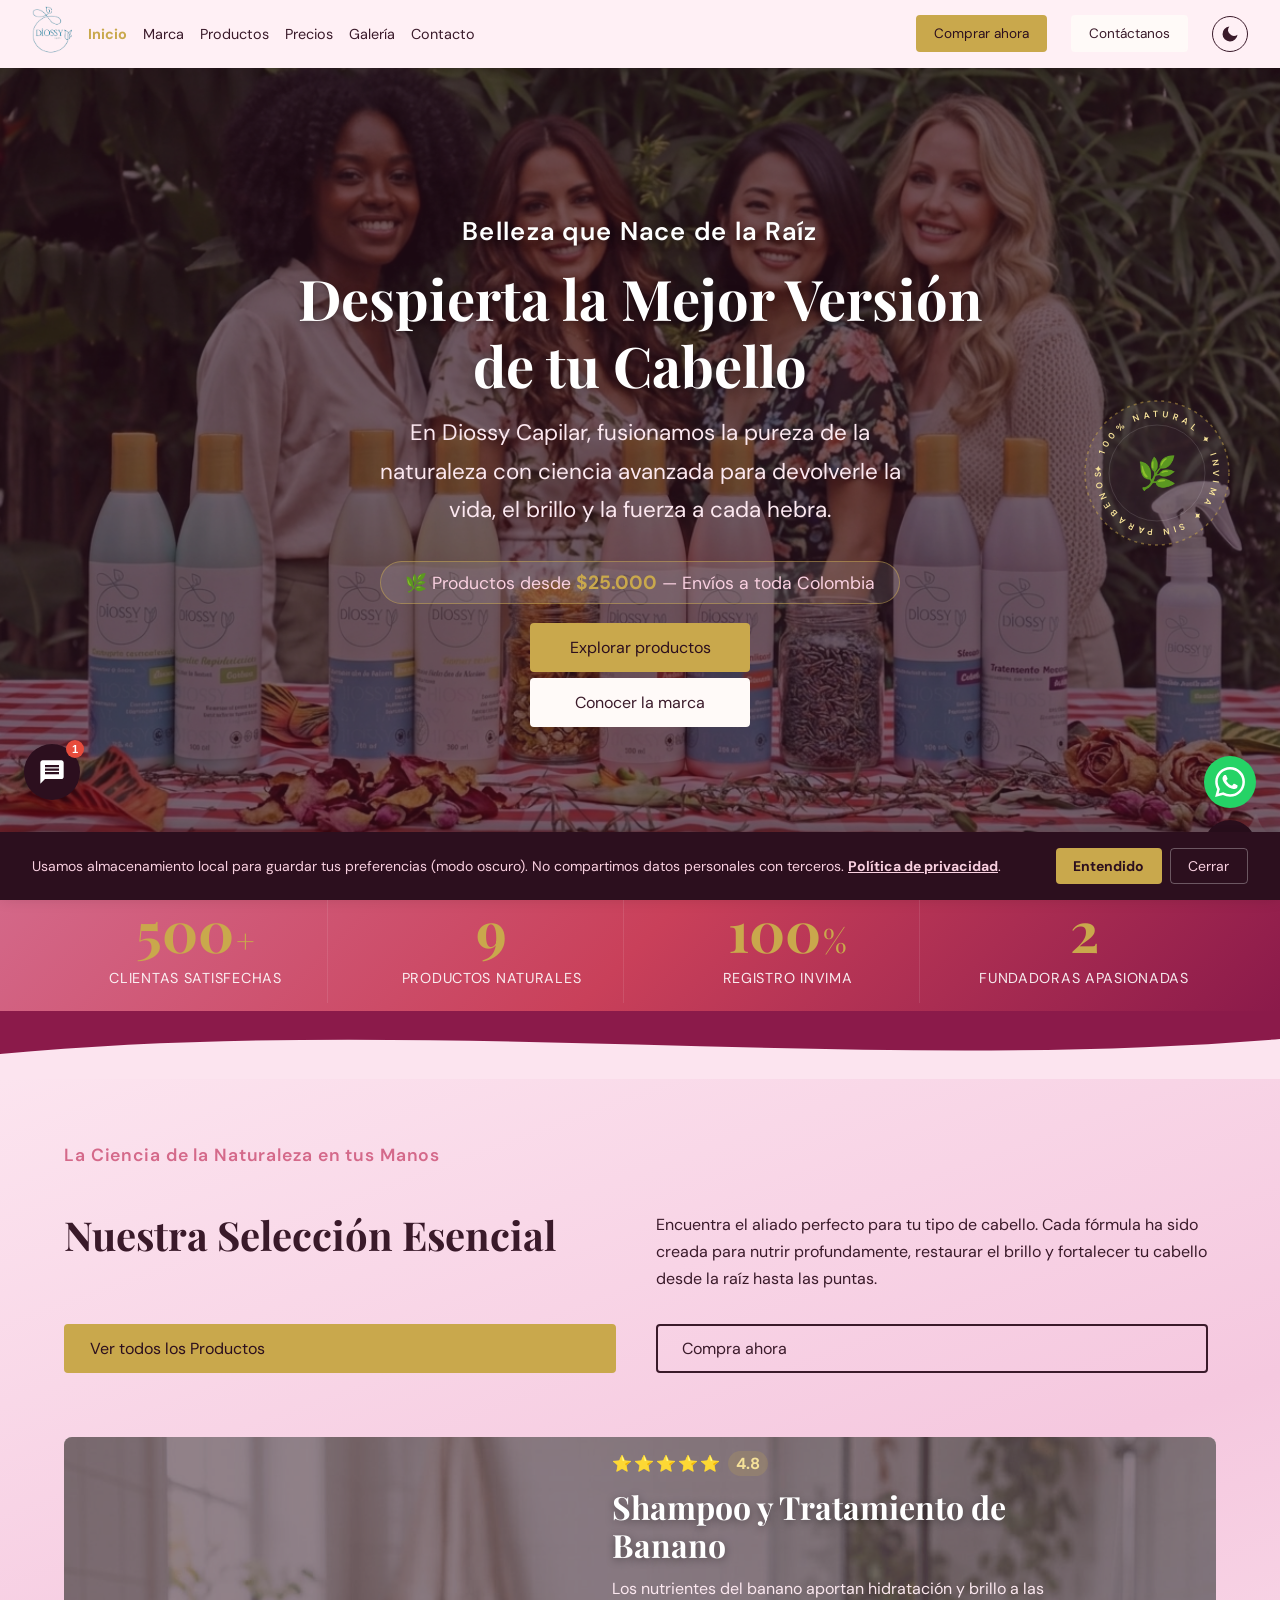
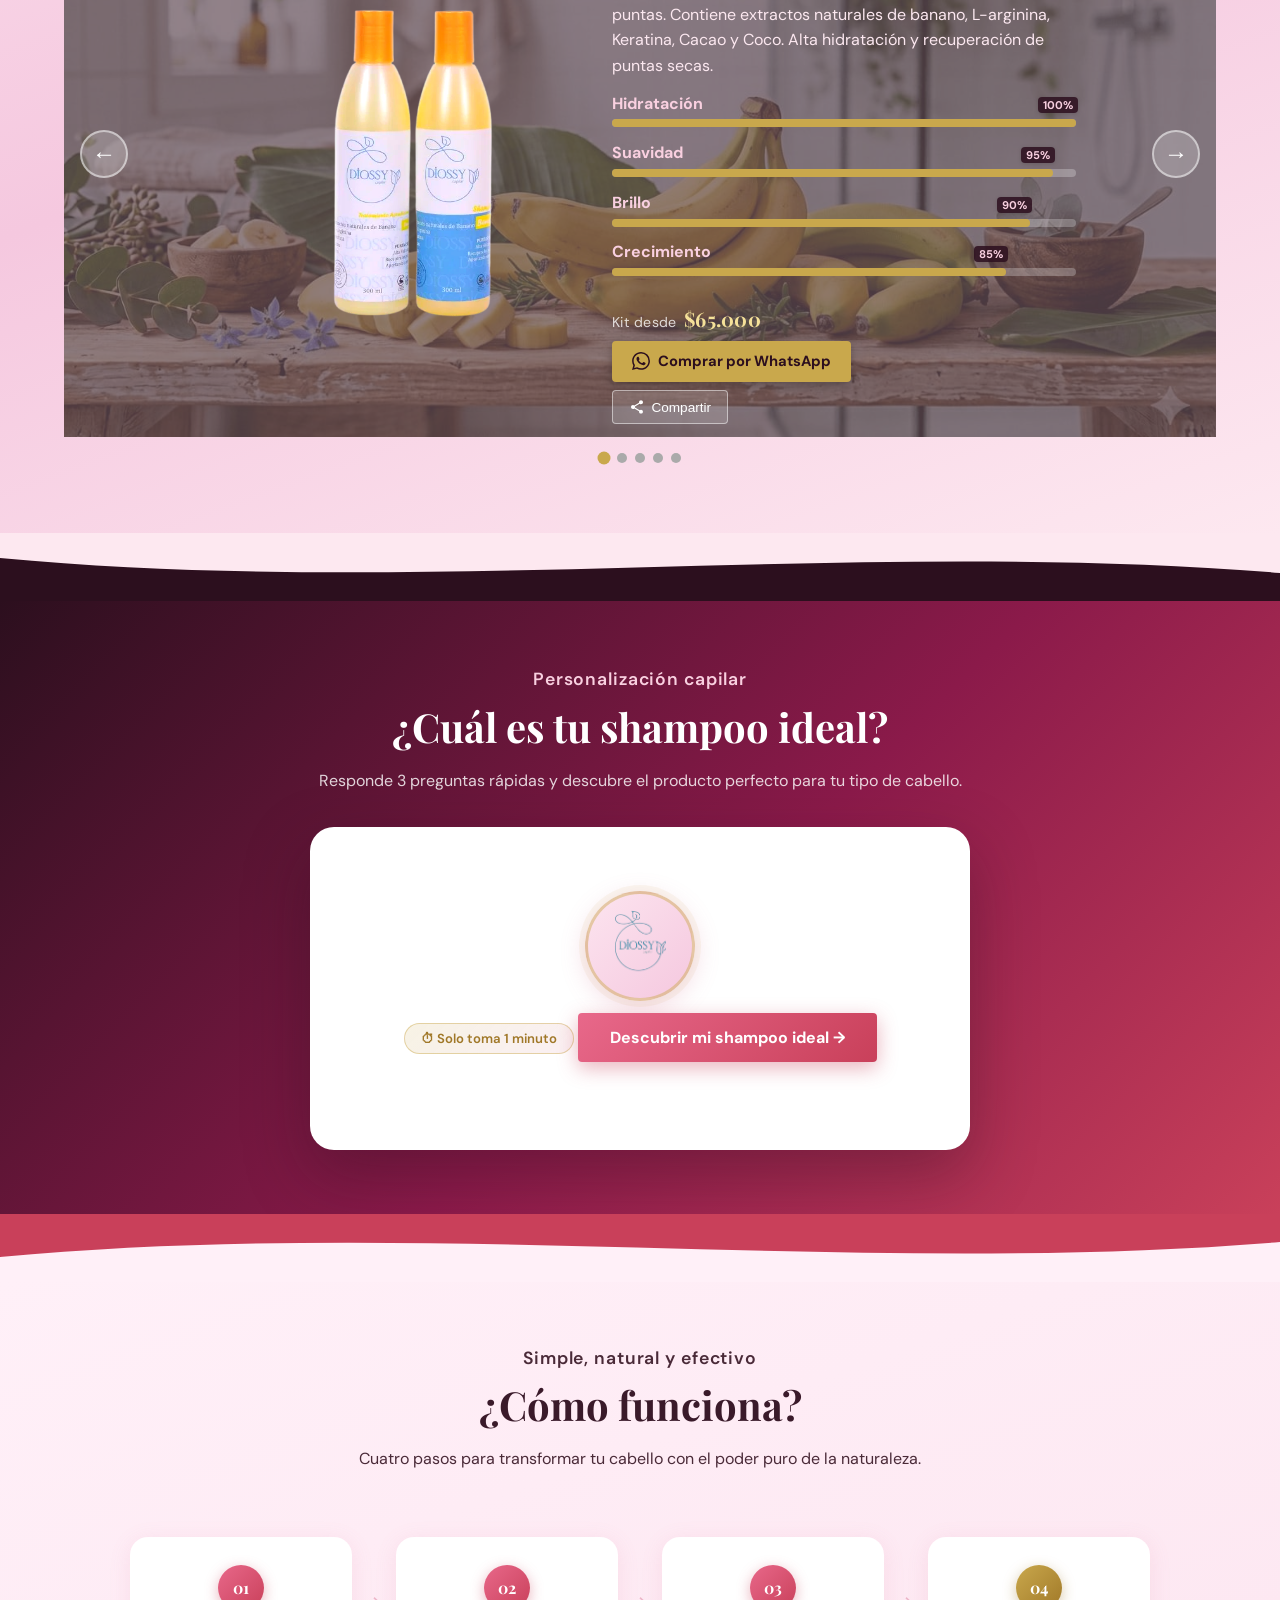
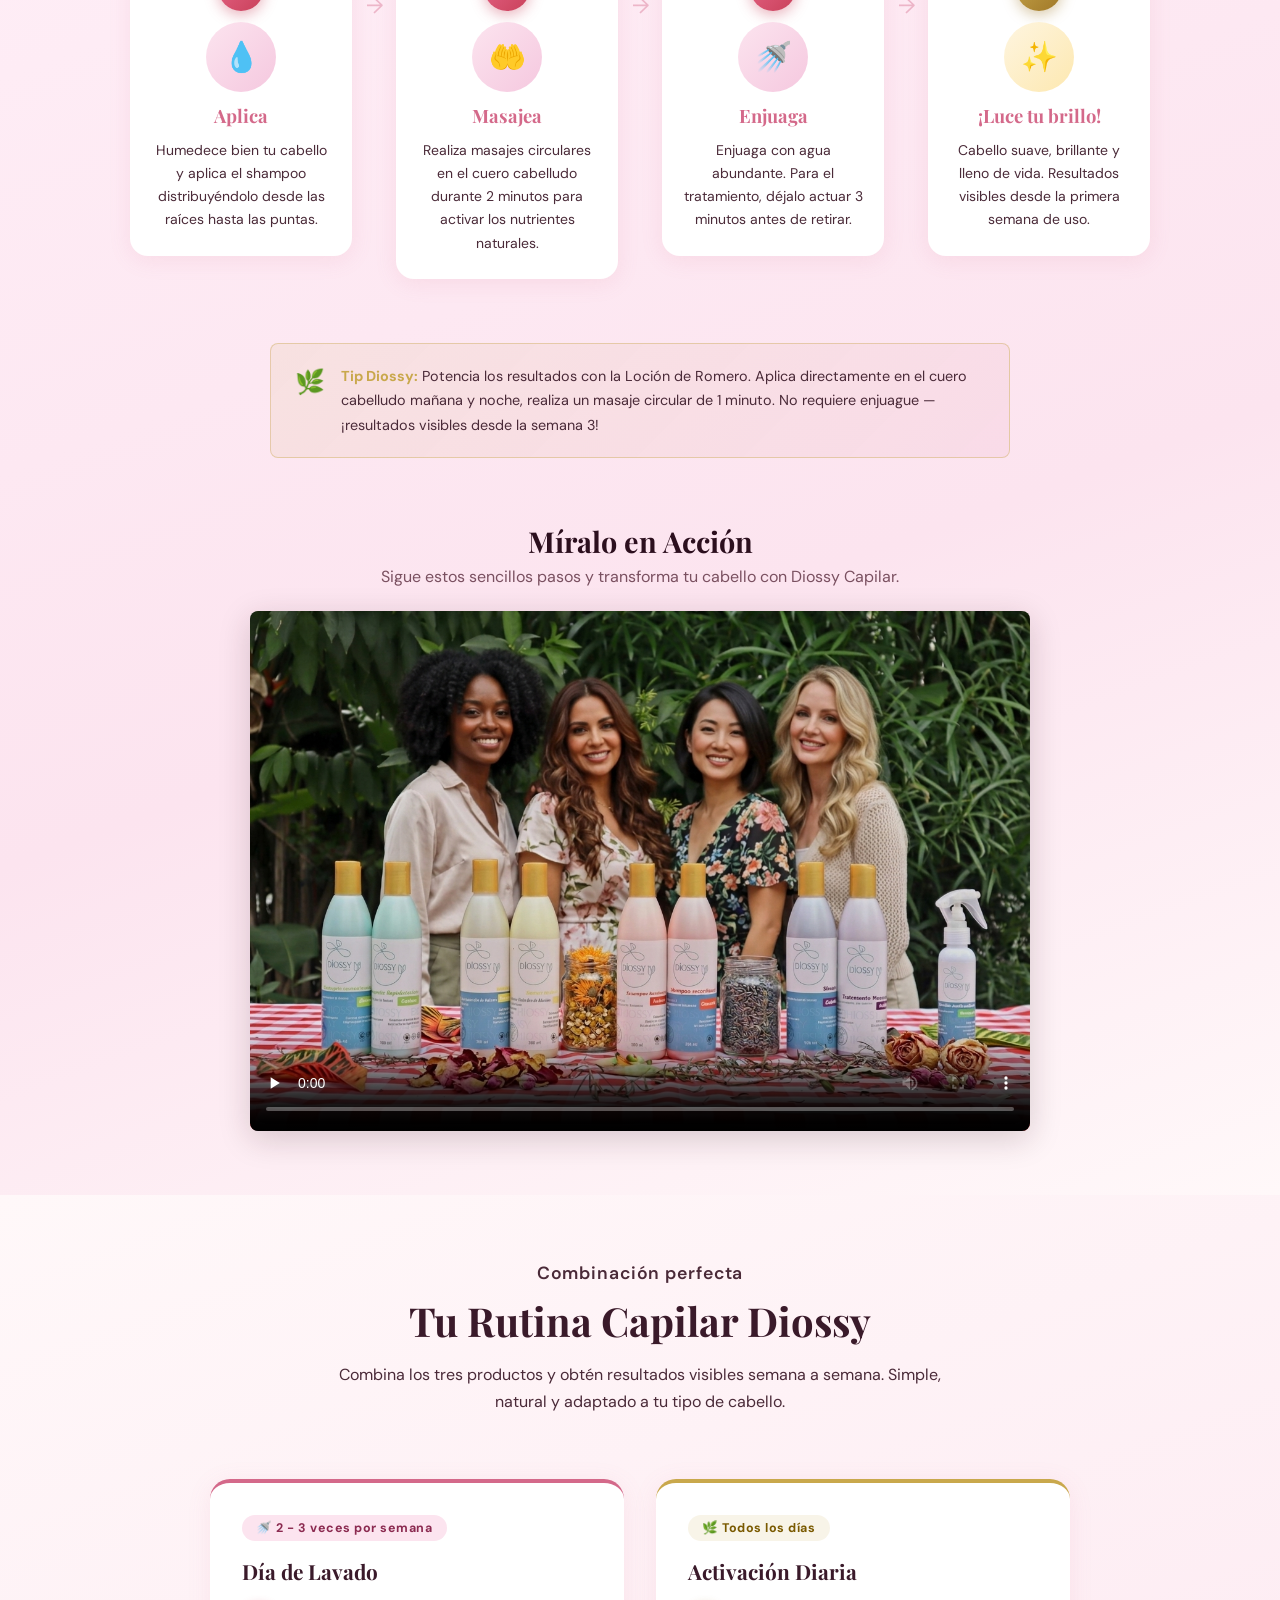
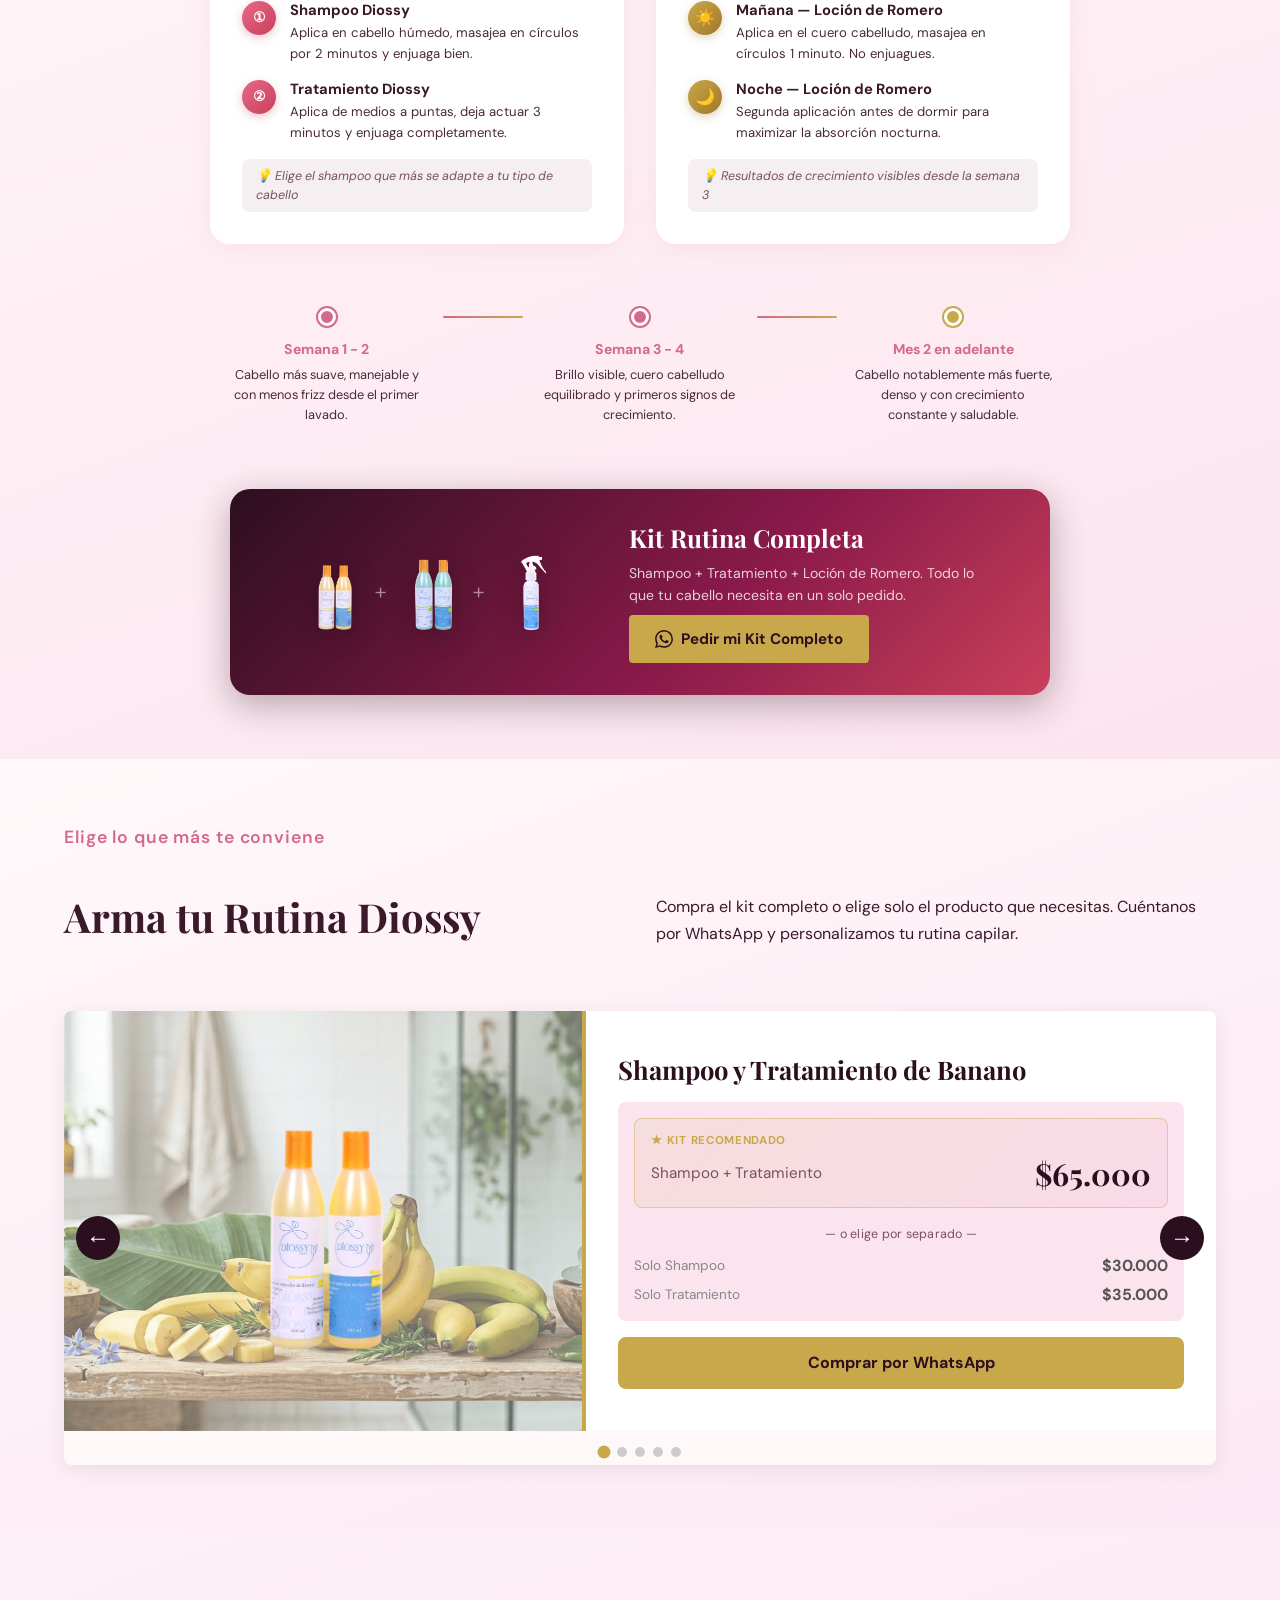
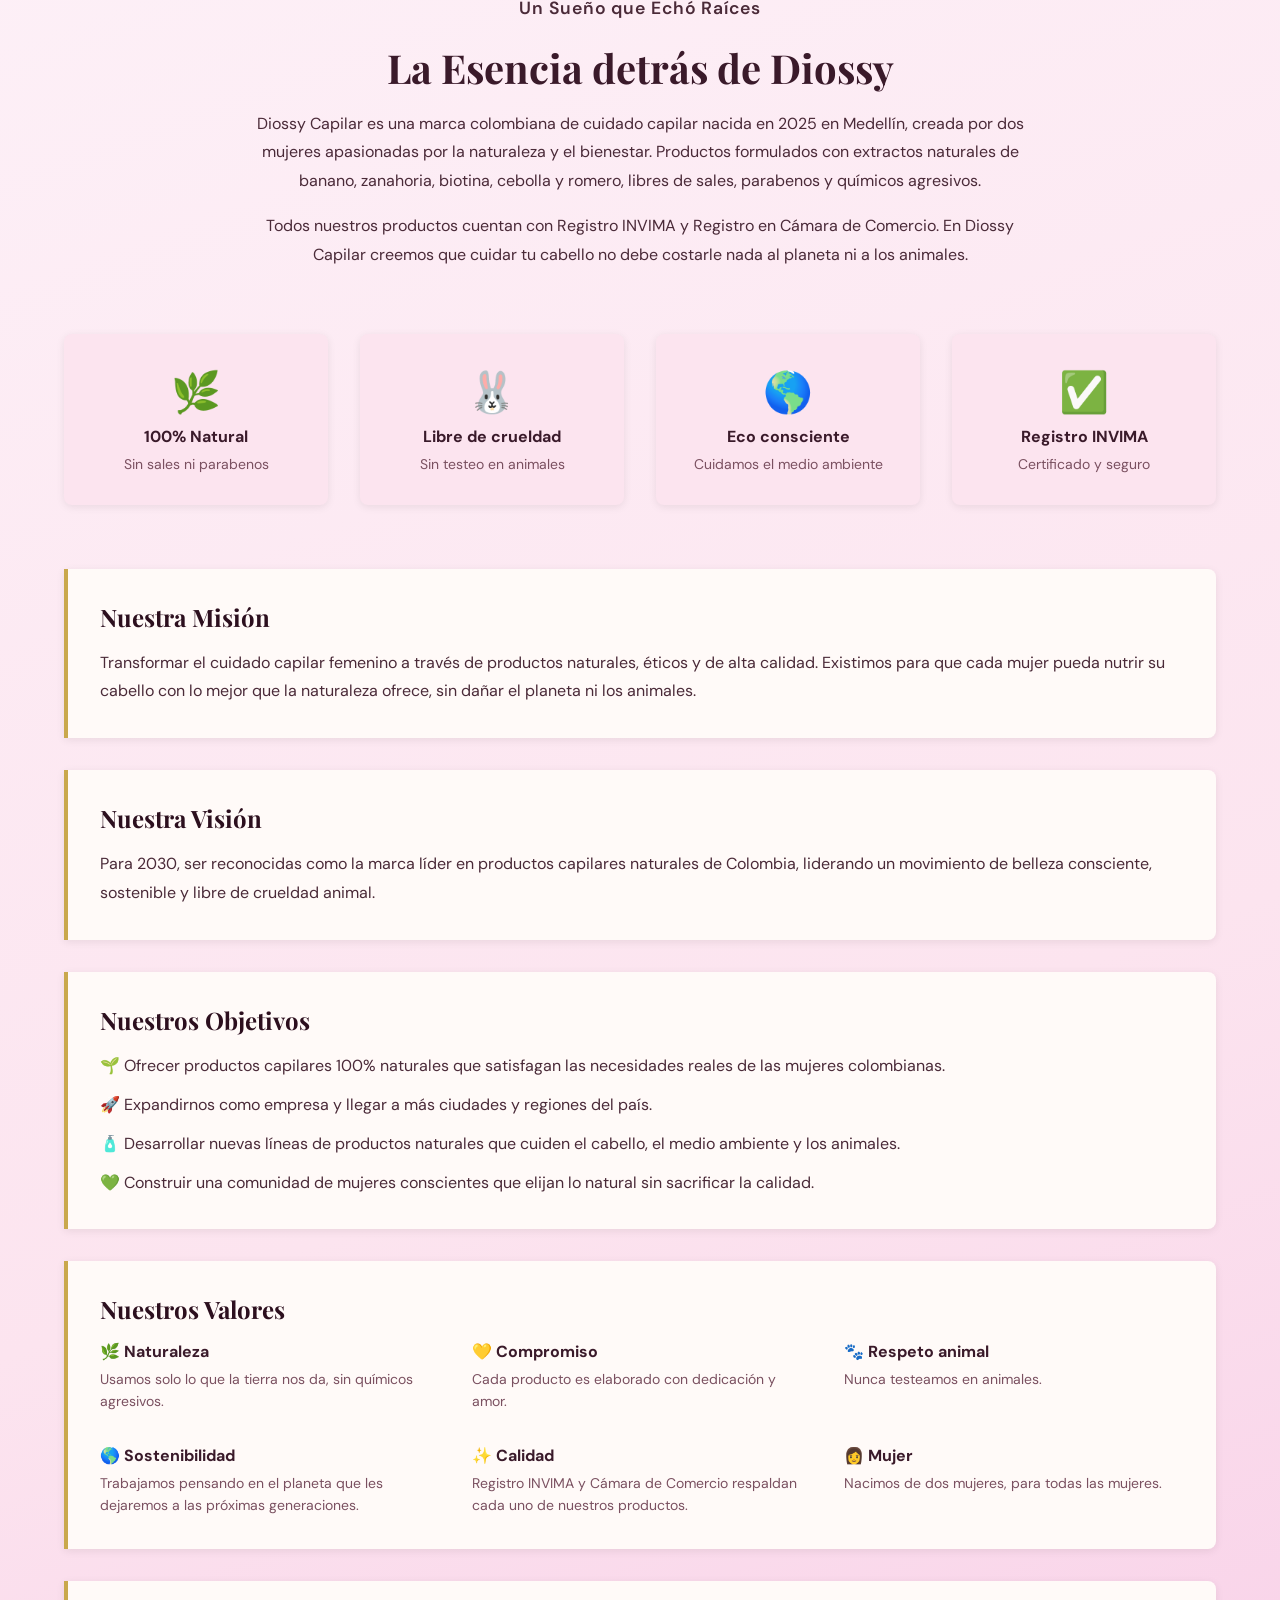
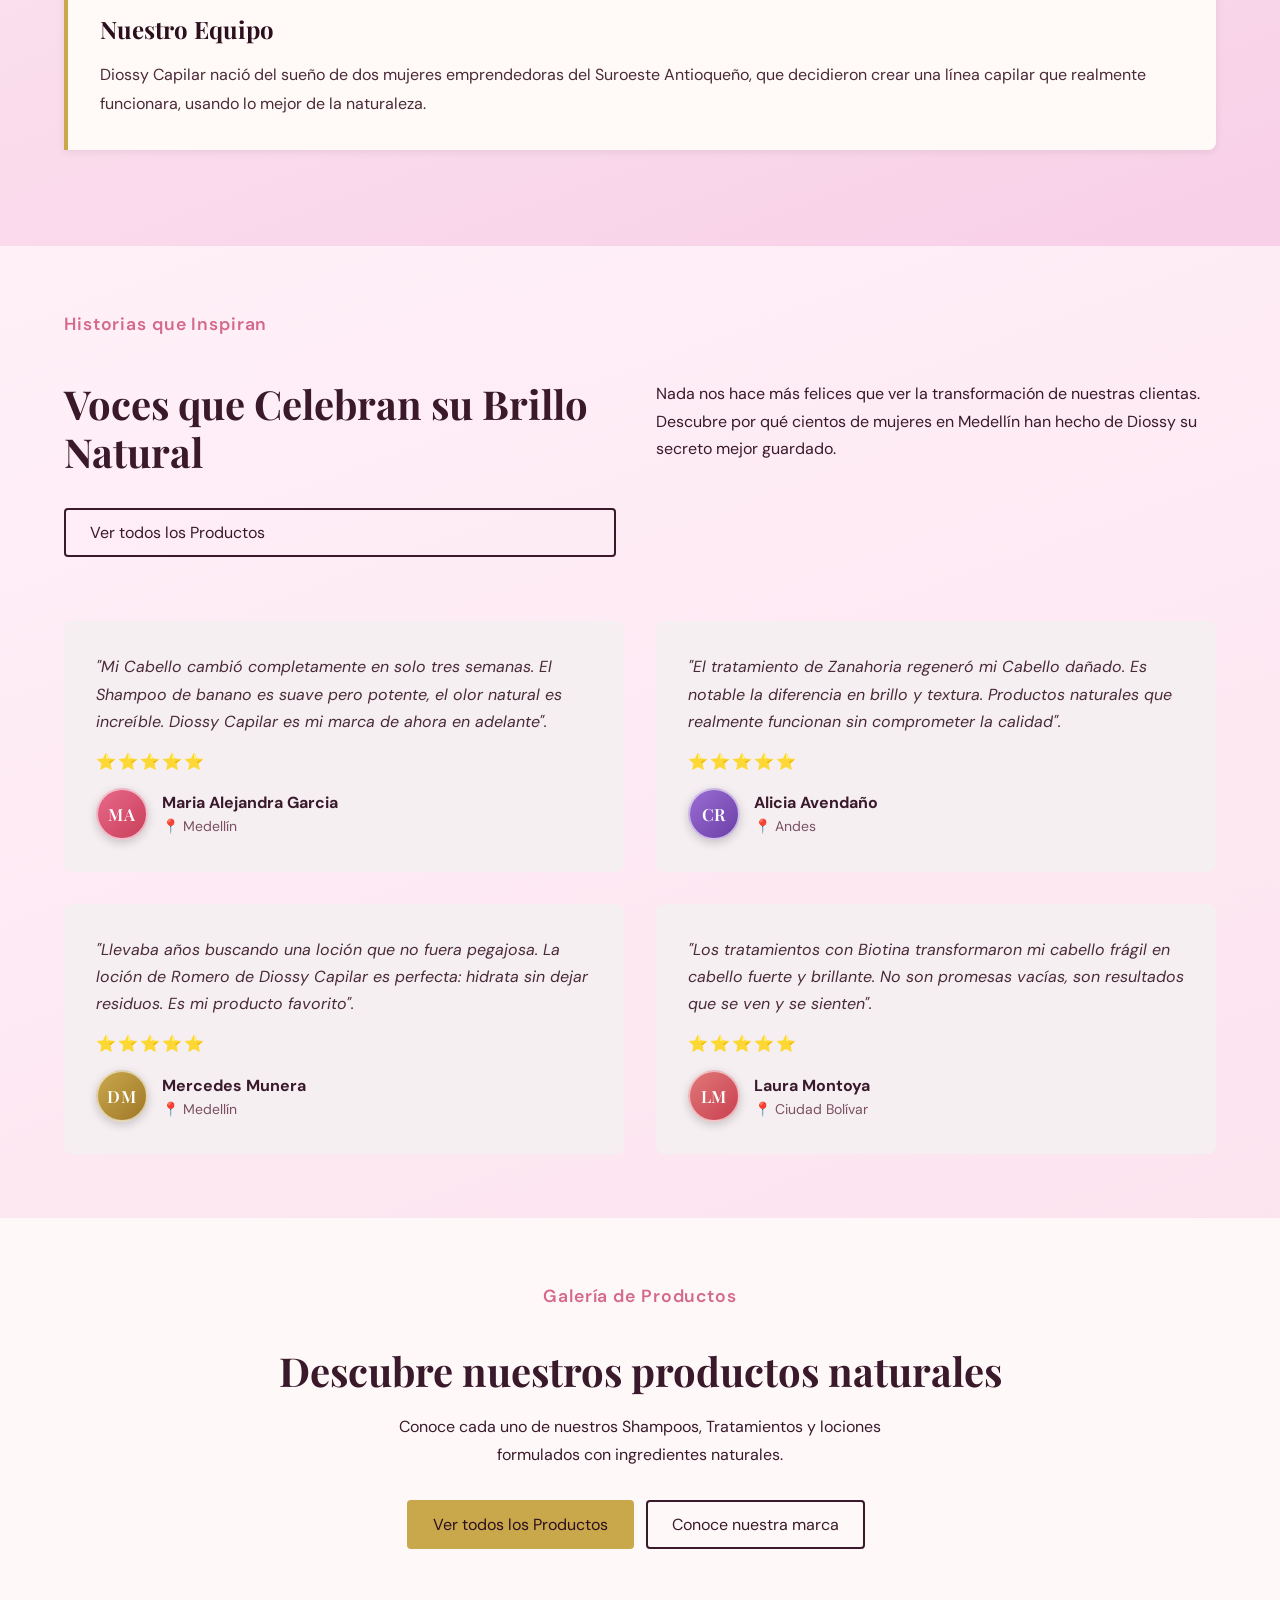
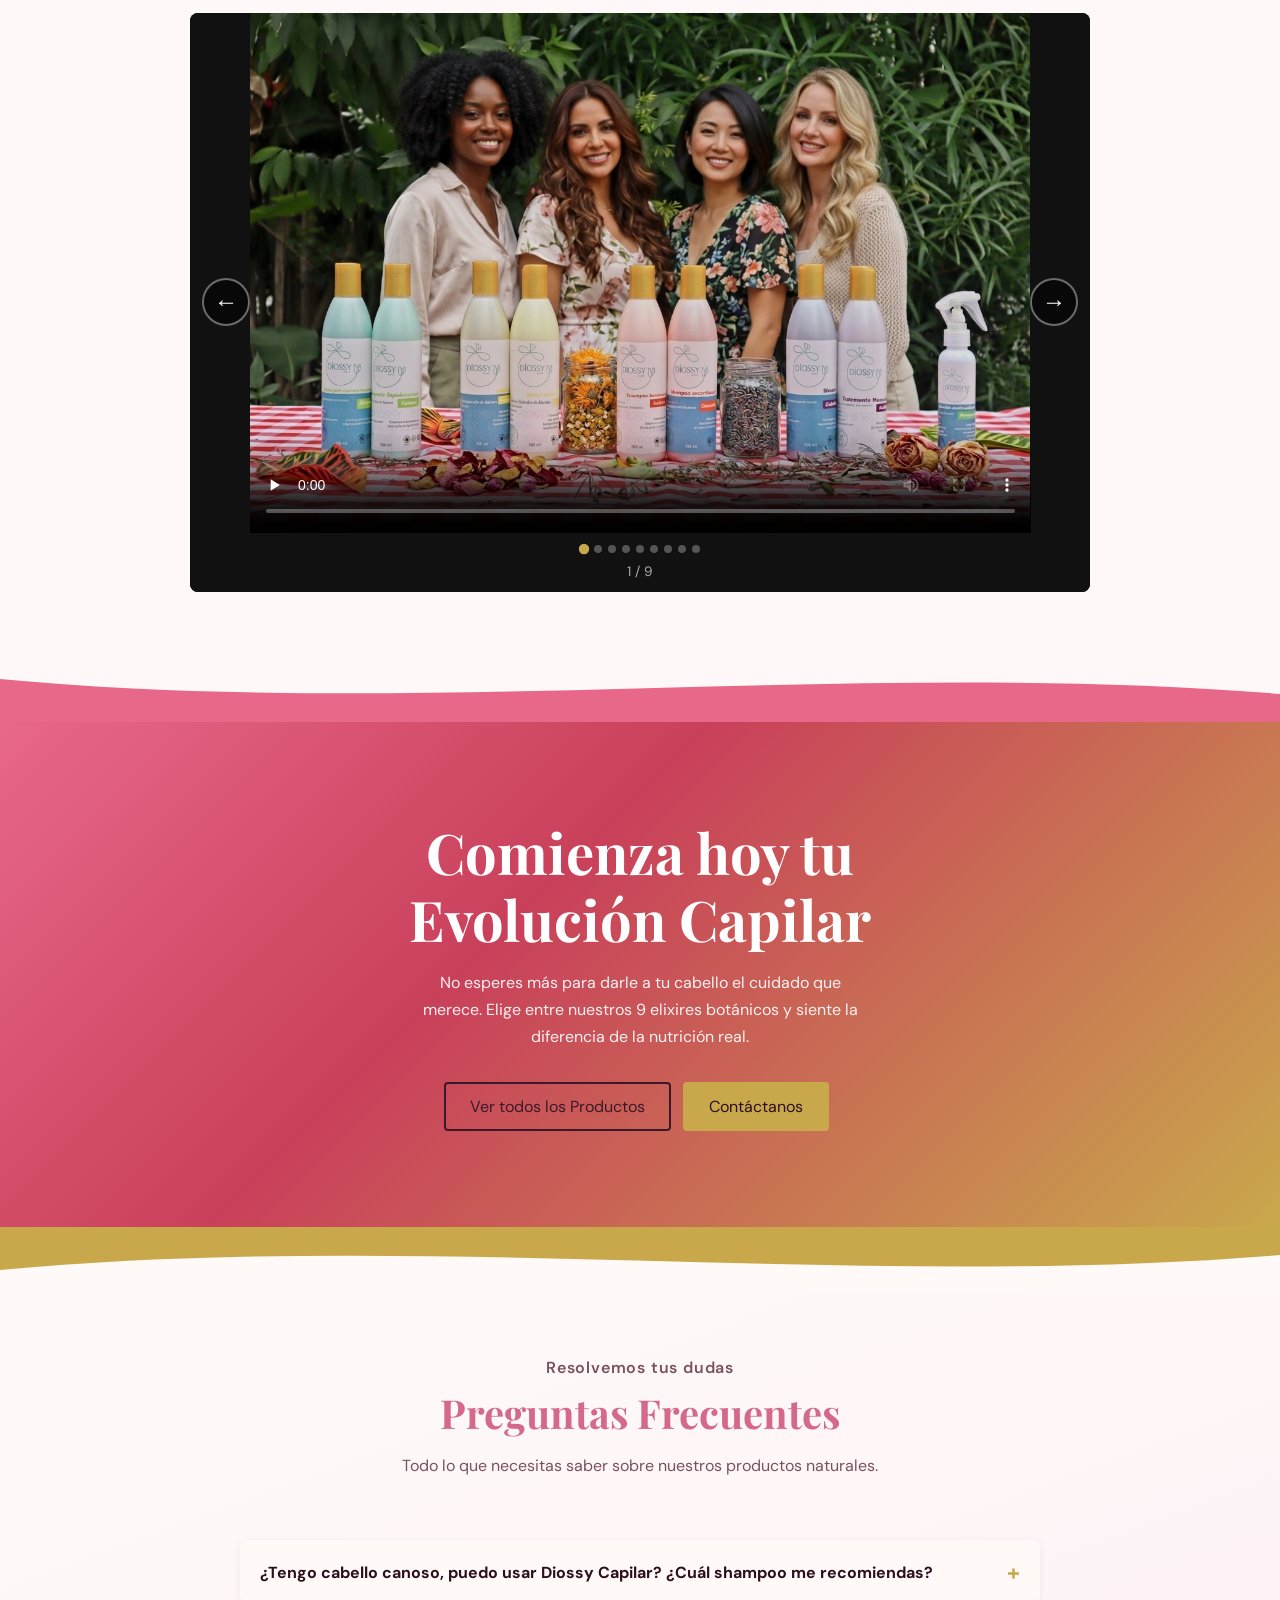
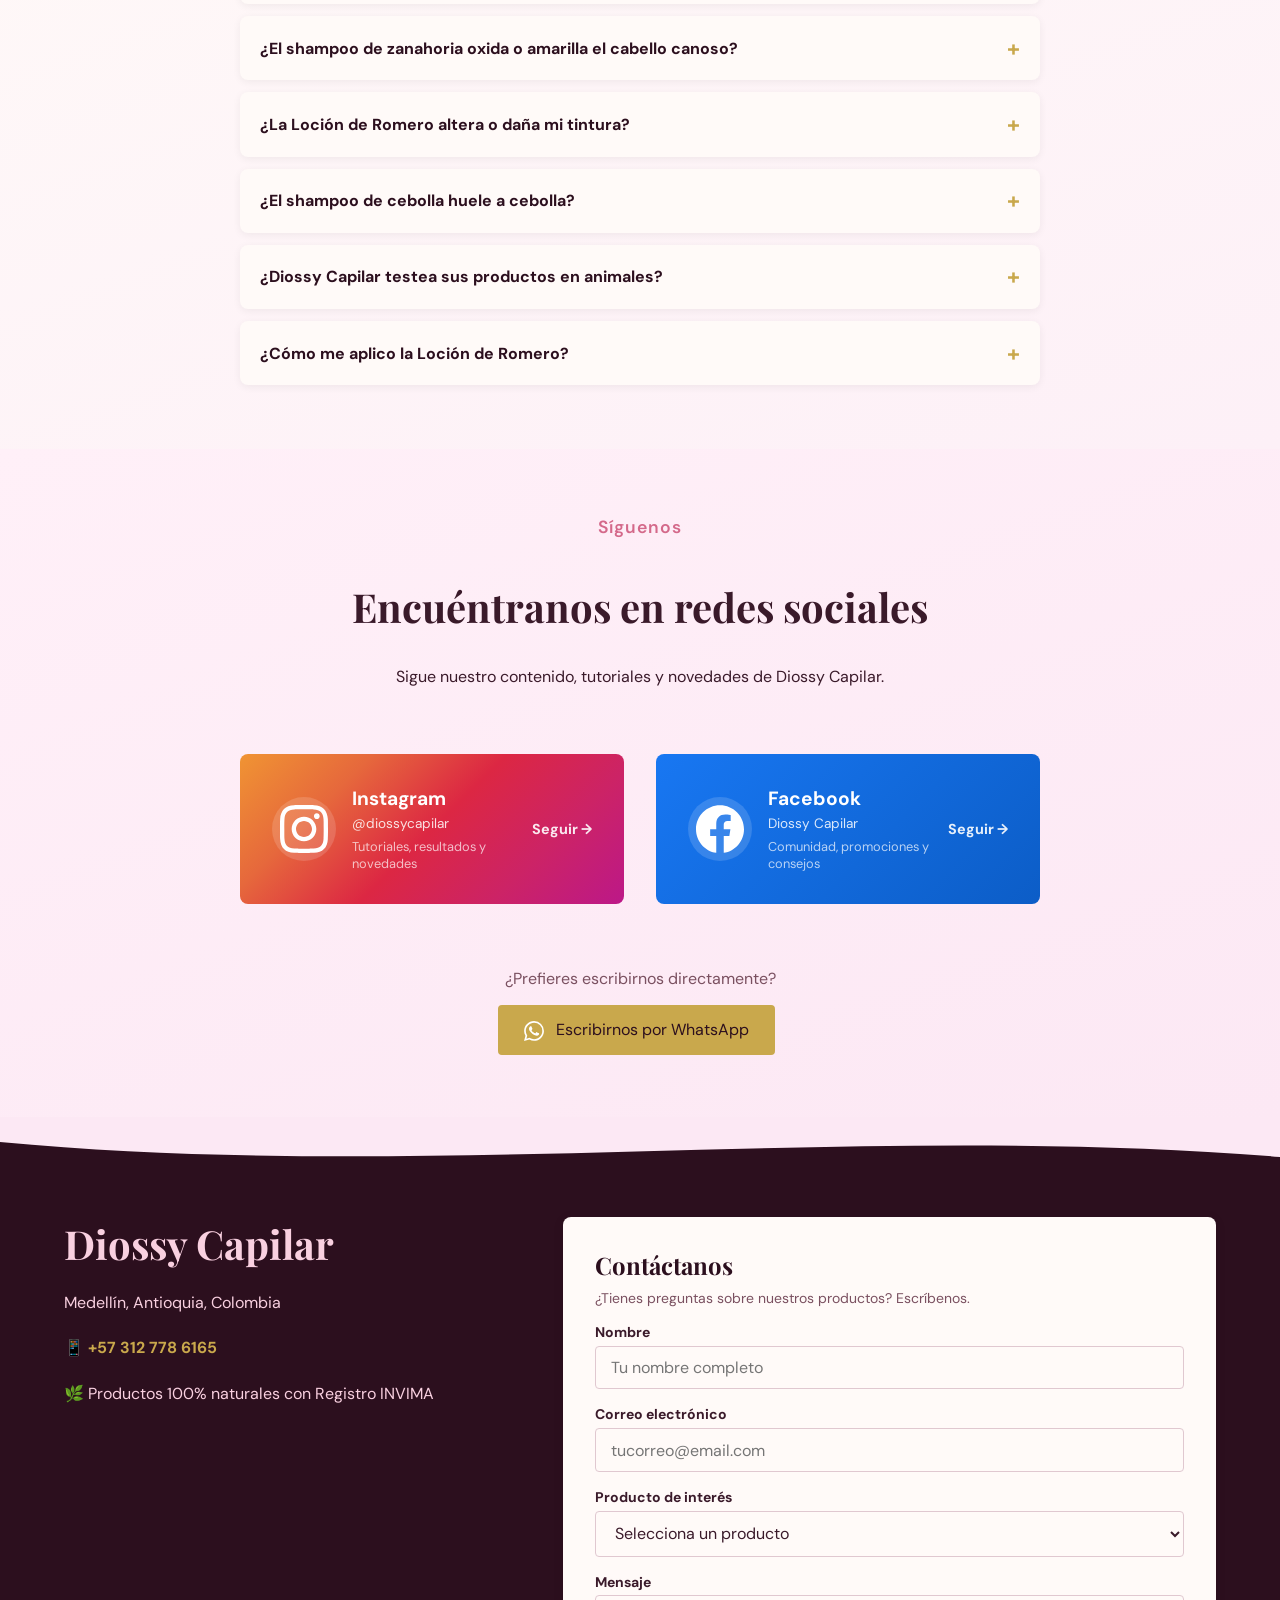
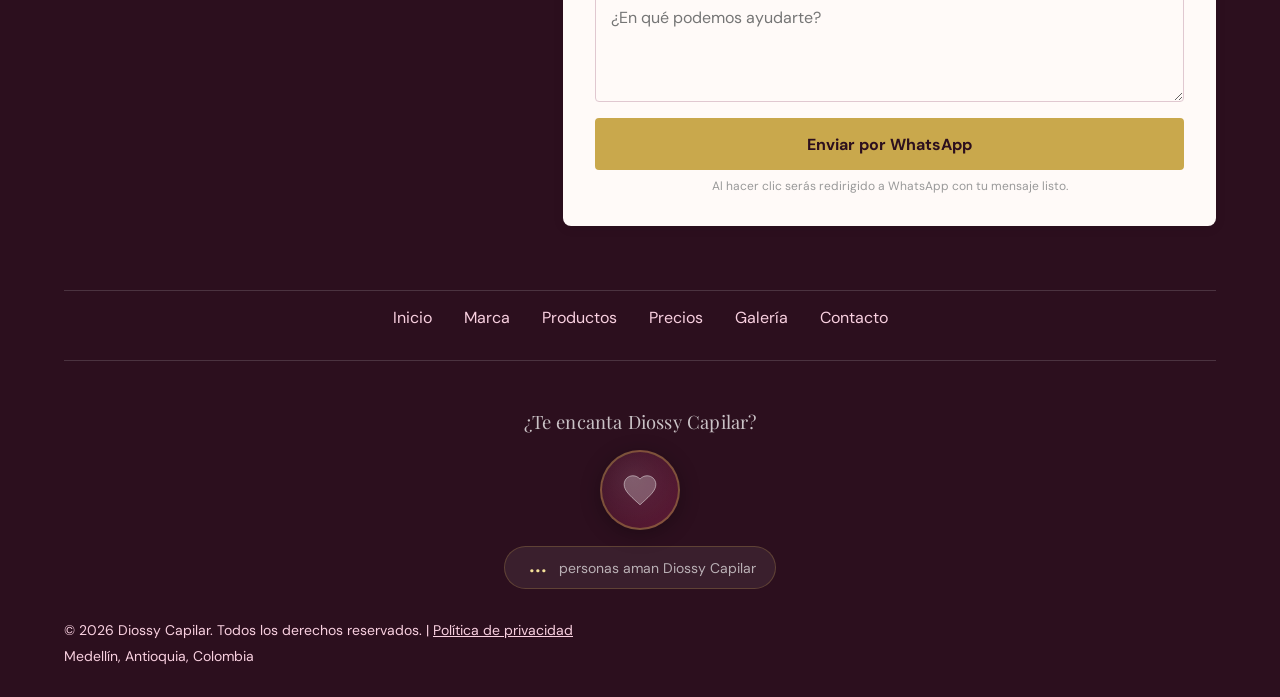
==== commit cae0d001: "Auditoria completa y correcion de puntos criticos" ====
--- a/index.html
+++ b/index.html
@@ -2,7 +2,11 @@
 <html lang="es">
 <head>
   <meta charset="UTF-8">
-  <meta name="viewport" content="width=device-width, initial-scale=1.0">
+  <meta name="viewport" content="width=device-width, initial-scale=1.0, viewport-fit=cover">
+  <meta name="format-detection" content="telephone=no">
+  <meta name="apple-mobile-web-app-capable" content="yes">
+  <meta name="apple-mobile-web-app-status-bar-style" content="black-translucent">
+  <meta name="apple-mobile-web-app-title" content="Diossy Capilar">
 
   <!-- SEO -->
   <meta name="description" content="Diossy Capilar — productos capilares naturales con banano, zanahoria, biotina y romero. Medellín, Colombia.">
@@ -13,7 +17,7 @@
   <!-- Open Graph -->
   <meta property="og:title" content="Diossy Capilar">
   <meta property="og:description" content="Cuidado capilar 100% natural">
-  <meta property="og:image" content="/multimedia/fotoHerot.png">
+  <meta property="og:image" content="/multimedia/fotoHero.png">
   <meta property="og:url" content="https://diossycapilar.com">
   <meta property="og:type" content="website">
   <meta property="og:locale" content="es_CO">
@@ -23,7 +27,7 @@
   <meta name="twitter:card" content="summary_large_image">
   <meta name="twitter:title" content="Diossy Capilar — Cuidado Capilar Natural">
   <meta name="twitter:description" content="Productos capilares 100% naturales con banano, zanahoria, biotina y romero. Medellín, Colombia.">
-  <meta name="twitter:image" content="/multimedia/fotoHerot.png">
+  <meta name="twitter:image" content="/multimedia/fotoHero.png">
 
   <!-- Canonical -->
   <link rel="canonical" href="https://diossycapilar.com/">
@@ -38,10 +42,13 @@
   <link rel="preload" as="style" href="https://fonts.googleapis.com/css2?family=Playfair+Display:ital,wght@0,400;0,600;1,400&family=DM+Sans:ital,wght@0,300;0,400;0,500;0,600;1,400&display=swap" onload="this.onload=null;this.rel='stylesheet'">
   <noscript><link href="https://fonts.googleapis.com/css2?family=Playfair+Display:ital,wght@0,400;0,600;1,400&family=DM+Sans:ital,wght@0,300;0,400;0,500;0,600;1,400&display=swap" rel="stylesheet"></noscript>
 
+  <!-- Preload LCP — fondo del hero descubierto vía CSS, se adelanta aquí -->
+  <link rel="preload" as="image" href="/multimedia/fotoHero.png" fetchpriority="high">
+
   <!-- Estilos y favicon -->
   <link rel="stylesheet" href="css/diossy.css">
   <link rel="icon" type="image/x-icon" href="/favicon.ico">
-  <link rel="apple-touch-icon" href="/multimedia/logo-removebg-preview.webp">
+  <link rel="apple-touch-icon" href="/multimedia/logo-removebg-preview.png">
   <link rel="manifest" href="/site.webmanifest">
 
   <title>Diossy Capilar — Shampoos Naturales con INVIMA | Medellín, Colombia</title>
@@ -67,7 +74,7 @@
           "https://www.instagram.com/diossycapilar",
           "https://www.facebook.com/share/1HSxqC48Gy/"
         ],
-        "image": "https://diossycapilar.com/multimedia/fotoHerot.png"
+        "image": "https://diossycapilar.com/multimedia/fotoHero.png"
       },
       {
         "@type": "FAQPage",
@@ -118,7 +125,10 @@
   ================================================ -->
   <div id="loader" role="status" aria-label="Cargando Diossy Capilar">
     <div class="loader-contenido">
-      <img src="/multimedia/logo-removebg-preview.webp" alt="Logo Diossy Capilar" class="loader-logo" loading="eager" fetchpriority="high" width="200" height="200">
+      <picture>
+        <source srcset="/multimedia/logo-removebg-preview.webp" type="image/webp">
+        <img src="/multimedia/logo-removebg-preview.png" alt="Logo Diossy Capilar" class="loader-logo" loading="eager" width="200" height="200">
+      </picture>
       <div class="loader-spinner"></div>
       <p class="loader-texto">Cargando experiencia natural...</p>
     </div>
@@ -129,7 +139,10 @@
   ================================================ -->
   <header>
     <a href="#inicio" class="logo">
-      <img src="/multimedia/logo-removebg-preview.webp" alt="Logo Diossy Capilar" class="logo-img" loading="eager" fetchpriority="high" width="110" height="55">
+      <picture>
+        <source srcset="/multimedia/logo-removebg-preview.webp" type="image/webp">
+        <img src="/multimedia/logo-removebg-preview.png" alt="Logo Diossy Capilar" class="logo-img" loading="eager" fetchpriority="high" width="110" height="55">
+      </picture>
     </a>
     <button class="nav-toggle" id="nav-toggle" aria-label="Abrir menú" aria-expanded="false" aria-controls="nav-principal">
       <span class="nav-toggle-barra" aria-hidden="true"></span>
@@ -269,7 +282,10 @@
           <article class="carrusel-slide banano-fondo" aria-label="Shampoo y Tratamiento de Banano">
             <div class="slide-overlay" aria-hidden="true"></div>
             <div class="slide-contenido">
-              <img src="/multimedia/shampoo-banano.webp" alt="Botella de Shampoo de Banano Diossy Capilar" loading="lazy" width="280" height="420">
+              <picture>
+                <source srcset="/multimedia/shampoo-banano.webp" type="image/webp">
+                <img src="/multimedia/shampoo%20banano.png" alt="Botella de Shampoo de Banano Diossy Capilar" loading="lazy" width="280" height="420">
+              </picture>
               <div class="slide-info">
                 <div class="estrellas" role="img" aria-label="Calificación 4.8 de 5 estrellas">
                   <span aria-hidden="true">⭐</span><span aria-hidden="true">⭐</span><span aria-hidden="true">⭐</span><span aria-hidden="true">⭐</span><span aria-hidden="true">⭐</span>
@@ -277,7 +293,7 @@
                 </div>
                 <h3>Shampoo y Tratamiento de Banano</h3>
                 <p>Los nutrientes del banano aportan hidratación y brillo a las puntas. Contiene extractos naturales de banano, L-arginina, Keratina, Cacao y Coco. Alta hidratación y recuperación de puntas secas.</p>
-                <section class="beneficios" aria-label="Beneficios del producto">
+                <div class="beneficios" aria-label="Beneficios del producto">
                   <p class="beneficio-etiqueta">Hidratación</p>
                   <div class="barra-fondo" role="progressbar" aria-label="Hidratación: 100%" aria-valuenow="100" aria-valuemin="0" aria-valuemax="100"><div class="barra-relleno" data-porcentaje="100"></div></div>
                   <p class="beneficio-etiqueta">Suavidad</p>
@@ -286,7 +302,7 @@
                   <div class="barra-fondo" role="progressbar" aria-label="Brillo: 90%" aria-valuenow="90" aria-valuemin="0" aria-valuemax="100"><div class="barra-relleno" data-porcentaje="90"></div></div>
                   <p class="beneficio-etiqueta">Crecimiento</p>
                   <div class="barra-fondo" role="progressbar" aria-label="Crecimiento: 85%" aria-valuenow="85" aria-valuemin="0" aria-valuemax="100"><div class="barra-relleno" data-porcentaje="85"></div></div>
-                </section>
+                </div>
                 <div class="slide-acciones">
                   <span class="slide-precio">Kit desde <strong>$65.000</strong></span>
                   <a href="https://wa.me/573127786165?text=Hola%20Diossy%20Capilar!%20Me%20interesa%20el%20Shampoo%20y%20Tratamiento%20de%20Banano%20%F0%9F%8D%8C" target="_blank" rel="noopener noreferrer" class="btn-slide-comprar" aria-label="Comprar Shampoo de Banano por WhatsApp">
@@ -310,7 +326,10 @@
           <article class="carrusel-slide zanahoria-fondo" aria-label="Shampoo y Tratamiento de Zanahoria">
             <div class="slide-overlay" aria-hidden="true"></div>
             <div class="slide-contenido">
-              <img src="/multimedia/shampoo-zanahoria.webp" alt="Botella de Shampoo de Zanahoria Diossy Capilar" loading="lazy" width="280" height="420">
+              <picture>
+                <source srcset="/multimedia/shampoo-zanahoria.webp" type="image/webp">
+                <img src="/multimedia/shampoo%20zanahoria.png" alt="Botella de Shampoo de Zanahoria Diossy Capilar" loading="lazy" width="280" height="420">
+              </picture>
               <div class="slide-info">
                 <div class="estrellas" role="img" aria-label="Calificación 4.7 de 5 estrellas">
                   <span aria-hidden="true">⭐</span><span aria-hidden="true">⭐</span><span aria-hidden="true">⭐</span><span aria-hidden="true">⭐</span><span aria-hidden="true">⭐</span>
@@ -318,7 +337,7 @@
                 </div>
                 <h3>Shampoo y Tratamiento de Zanahoria</h3>
                 <p>Las vitaminas C y E de la zanahoria logran un relleno molecular reconstructor. Extractos naturales de zanahoria, argán, guaraná y biotina. Recupera el brillo y la suavidad del cabello.</p>
-                <section class="beneficios" aria-label="Beneficios del producto">
+                <div class="beneficios" aria-label="Beneficios del producto">
                   <p class="beneficio-etiqueta">Hidratación</p>
                   <div class="barra-fondo" role="progressbar" aria-label="Hidratación: 90%" aria-valuenow="90" aria-valuemin="0" aria-valuemax="100"><div class="barra-relleno" data-porcentaje="90"></div></div>
                   <p class="beneficio-etiqueta">Suavidad</p>
@@ -327,7 +346,7 @@
                   <div class="barra-fondo" role="progressbar" aria-label="Brillo: 95%" aria-valuenow="95" aria-valuemin="0" aria-valuemax="100"><div class="barra-relleno" data-porcentaje="95"></div></div>
                   <p class="beneficio-etiqueta">Crecimiento</p>
                   <div class="barra-fondo" role="progressbar" aria-label="Crecimiento: 90%" aria-valuenow="90" aria-valuemin="0" aria-valuemax="100"><div class="barra-relleno" data-porcentaje="90"></div></div>
-                </section>
+                </div>
                 <div class="slide-acciones">
                   <span class="slide-precio">Kit desde <strong>$60.000</strong></span>
                   <a href="https://wa.me/573127786165?text=Hola%20Diossy%20Capilar!%20Me%20interesa%20el%20Shampoo%20y%20Tratamiento%20de%20Zanahoria%20%F0%9F%A5%95" target="_blank" rel="noopener noreferrer" class="btn-slide-comprar" aria-label="Comprar Shampoo de Zanahoria por WhatsApp">
@@ -351,7 +370,10 @@
           <article class="carrusel-slide biotina-fondo" aria-label="Shampoo y Tratamiento de Biotina">
             <div class="slide-overlay" aria-hidden="true"></div>
             <div class="slide-contenido">
-              <img src="/multimedia/shampoobiotina.webp" alt="Botella de Shampoo de Biotina Diossy Capilar" loading="lazy" width="280" height="420">
+              <picture>
+                <source srcset="/multimedia/shampoobiotina.webp" type="image/webp">
+                <img src="/multimedia/shampoobiotina.png" alt="Botella de Shampoo de Biotina Diossy Capilar" loading="lazy" width="280" height="420">
+              </picture>
               <div class="slide-info">
                 <div class="estrellas" role="img" aria-label="Calificación 4.9 de 5 estrellas">
                   <span aria-hidden="true">⭐</span><span aria-hidden="true">⭐</span><span aria-hidden="true">⭐</span><span aria-hidden="true">⭐</span><span aria-hidden="true">⭐</span>
@@ -359,7 +381,7 @@
                 </div>
                 <h3>Shampoo y Tratamiento de Biotina</h3>
                 <p>Extractos naturales de Cannabis, Biotina, Arroz, Fitoestimulinas y vitaminas. Engrosa el cabello aportando brillo y fuerza. Estimula el crecimiento y aporta grosor y vitalidad.</p>
-                <section class="beneficios" aria-label="Beneficios del producto">
+                <div class="beneficios" aria-label="Beneficios del producto">
                   <p class="beneficio-etiqueta">Hidratación</p>
                   <div class="barra-fondo" role="progressbar" aria-label="Hidratación: 90%" aria-valuenow="90" aria-valuemin="0" aria-valuemax="100"><div class="barra-relleno" data-porcentaje="90"></div></div>
                   <p class="beneficio-etiqueta">Suavidad</p>
@@ -368,7 +390,7 @@
                   <div class="barra-fondo" role="progressbar" aria-label="Brillo: 85%" aria-valuenow="85" aria-valuemin="0" aria-valuemax="100"><div class="barra-relleno" data-porcentaje="85"></div></div>
                   <p class="beneficio-etiqueta">Crecimiento</p>
                   <div class="barra-fondo" role="progressbar" aria-label="Crecimiento: 100%" aria-valuenow="100" aria-valuemin="0" aria-valuemax="100"><div class="barra-relleno" data-porcentaje="100"></div></div>
-                </section>
+                </div>
                 <div class="slide-acciones">
                   <span class="slide-precio">Kit desde <strong>$60.000</strong></span>
                   <a href="https://wa.me/573127786165?text=Hola%20Diossy%20Capilar!%20Me%20interesa%20el%20Shampoo%20y%20Tratamiento%20de%20Biotina%20%F0%9F%92%9A" target="_blank" rel="noopener noreferrer" class="btn-slide-comprar" aria-label="Comprar Shampoo de Biotina por WhatsApp">
@@ -392,7 +414,10 @@
           <article class="carrusel-slide cebolla-fondo" aria-label="Shampoo y Tratamiento de Cebolla">
             <div class="slide-overlay" aria-hidden="true"></div>
             <div class="slide-contenido">
-              <img src="/multimedia/shampoocebolla.webp" alt="Botella de Shampoo de Cebolla Diossy Capilar" loading="lazy" width="280" height="420">
+              <picture>
+                <source srcset="/multimedia/shampoocebolla.webp" type="image/webp">
+                <img src="/multimedia/shampoocebolla.png" alt="Botella de Shampoo de Cebolla Diossy Capilar" loading="lazy" width="280" height="420">
+              </picture>
               <div class="slide-info">
                 <div class="estrellas" role="img" aria-label="Calificación 4.6 de 5 estrellas">
                   <span aria-hidden="true">⭐</span><span aria-hidden="true">⭐</span><span aria-hidden="true">⭐</span><span aria-hidden="true">⭐</span><span aria-hidden="true">⭐</span>
@@ -400,7 +425,7 @@
                 </div>
                 <h3>Shampoo y Tratamiento de Cebolla</h3>
                 <p>Regula la grasa capilar por su alto contenido de azufre, vitamina C y aceites naturales. Propiedades purificantes, antisépticas y antioxidantes. Cabello fuerte, limpio y brillante.</p>
-                <section class="beneficios" aria-label="Beneficios del producto">
+                <div class="beneficios" aria-label="Beneficios del producto">
                   <p class="beneficio-etiqueta">Hidratación</p>
                   <div class="barra-fondo" role="progressbar" aria-label="Hidratación: 90%" aria-valuenow="90" aria-valuemin="0" aria-valuemax="100"><div class="barra-relleno" data-porcentaje="90"></div></div>
                   <p class="beneficio-etiqueta">Suavidad</p>
@@ -409,7 +434,7 @@
                   <div class="barra-fondo" role="progressbar" aria-label="Brillo: 100%" aria-valuenow="100" aria-valuemin="0" aria-valuemax="100"><div class="barra-relleno" data-porcentaje="100"></div></div>
                   <p class="beneficio-etiqueta">Crecimiento</p>
                   <div class="barra-fondo" role="progressbar" aria-label="Crecimiento: 92%" aria-valuenow="92" aria-valuemin="0" aria-valuemax="100"><div class="barra-relleno" data-porcentaje="92"></div></div>
-                </section>
+                </div>
                 <div class="slide-acciones">
                   <span class="slide-precio">Kit desde <strong>$60.000</strong></span>
                   <a href="https://wa.me/573127786165?text=Hola%20Diossy%20Capilar!%20Me%20interesa%20el%20Shampoo%20y%20Tratamiento%20de%20Cebolla%20%F0%9F%A7%85" target="_blank" rel="noopener noreferrer" class="btn-slide-comprar" aria-label="Comprar Shampoo de Cebolla por WhatsApp">
@@ -433,7 +458,10 @@
           <article class="carrusel-slide romero-fondo" aria-label="Loción de Romero">
             <div class="slide-overlay" aria-hidden="true"></div>
             <div class="slide-contenido">
-              <img src="/multimedia/locionromero.webp" alt="Frasco de Loción de Romero Diossy Capilar" loading="lazy" width="280" height="420">
+              <picture>
+                <source srcset="/multimedia/locionromero.webp" type="image/webp">
+                <img src="/multimedia/locionromero.png" alt="Frasco de Loción de Romero Diossy Capilar" loading="lazy" width="280" height="420">
+              </picture>
               <div class="slide-info">
                 <div class="estrellas" role="img" aria-label="Calificación 4.8 de 5 estrellas">
                   <span aria-hidden="true">⭐</span><span aria-hidden="true">⭐</span><span aria-hidden="true">⭐</span><span aria-hidden="true">⭐</span><span aria-hidden="true">⭐</span>
@@ -441,7 +469,7 @@
                 </div>
                 <h3>Loción de Romero</h3>
                 <p>Activador capilar con estimulantes del crecimiento. Extractos naturales de Romero, Quina, Ortiga, Biotina, B5, Capuchina y Ginko Biloba. Para mejores resultados aplicar diariamente.</p>
-                <section class="beneficios" aria-label="Beneficios del producto">
+                <div class="beneficios" aria-label="Beneficios del producto">
                   <p class="beneficio-etiqueta">Hidratación</p>
                   <div class="barra-fondo" role="progressbar" aria-label="Hidratación: 90%" aria-valuenow="90" aria-valuemin="0" aria-valuemax="100"><div class="barra-relleno" data-porcentaje="90"></div></div>
                   <p class="beneficio-etiqueta">Suavidad</p>
@@ -450,7 +478,7 @@
                   <div class="barra-fondo" role="progressbar" aria-label="Brillo: 85%" aria-valuenow="85" aria-valuemin="0" aria-valuemax="100"><div class="barra-relleno" data-porcentaje="85"></div></div>
                   <p class="beneficio-etiqueta">Crecimiento</p>
                   <div class="barra-fondo" role="progressbar" aria-label="Crecimiento: 92%" aria-valuenow="92" aria-valuemin="0" aria-valuemax="100"><div class="barra-relleno" data-porcentaje="92"></div></div>
-                </section>
+                </div>
                 <div class="slide-acciones">
                   <span class="slide-precio">Loción desde <strong>$25.000</strong></span>
                   <a href="https://wa.me/573127786165?text=Hola%20Diossy%20Capilar!%20Me%20interesa%20la%20Loci%C3%B3n%20de%20Romero%20%F0%9F%8C%BF" target="_blank" rel="noopener noreferrer" class="btn-slide-comprar" aria-label="Comprar Loción de Romero por WhatsApp">
@@ -505,7 +533,10 @@
         <!-- ESTADO 1: Inicio -->
         <div class="quiz-inicio" id="quiz-inicio">
           <div class="quiz-inicio-logo" aria-hidden="true">
-            <img src="/multimedia/logo-removebg-preview.webp" alt="" class="quiz-logo-img" loading="eager">
+            <picture>
+              <source srcset="/multimedia/logo-removebg-preview.webp" type="image/webp">
+              <img src="/multimedia/logo-removebg-preview.png" alt="" class="quiz-logo-img" loading="lazy" width="72" height="72">
+            </picture>
           </div>
           <p class="quiz-badge-tiempo">⏱ Solo toma 1 minuto</p>
           <button class="quiz-btn-start" id="quiz-btn-start">Descubrir mi shampoo ideal →</button>
@@ -603,7 +634,7 @@
       <div class="cf-video-bloque">
         <h3 class="cf-video-titulo">Míralo en Acción</h3>
         <p class="cf-video-desc">Sigue estos sencillos pasos y transforma tu cabello con Diossy Capilar.</p>
-        <video class="cf-video" controls playsinline preload="none" poster="/multimedia/fotoHero.webp"
+        <video class="cf-video" controls playsinline preload="none" poster="/multimedia/fotoHero.png"
                aria-label="Video demostrativo de la rutina capilar Diossy">
           <source src="/multimedia/MiraloenAccion.mp4" type="video/mp4">
           <track kind="captions" src="/multimedia/MiraloenAccion.vtt" srclang="es" label="Español" default>
@@ -695,11 +726,20 @@
       <!-- Kit Completo CTA -->
       <div class="rutina-kit">
         <div class="rutina-kit-imagenes" aria-hidden="true">
-          <img src="/multimedia/shampoo-banano.webp" alt="" class="rutina-kit-img" loading="lazy">
+          <picture>
+            <source srcset="/multimedia/shampoo-banano.webp" type="image/webp">
+            <img src="/multimedia/shampoo%20banano.png" alt="" class="rutina-kit-img" loading="lazy" width="68" height="88">
+          </picture>
           <span class="rutina-kit-plus">+</span>
-          <img src="/multimedia/shampoobiotina.webp" alt="" class="rutina-kit-img" loading="lazy">
+          <picture>
+            <source srcset="/multimedia/shampoobiotina.webp" type="image/webp">
+            <img src="/multimedia/shampoobiotina.png" alt="" class="rutina-kit-img" loading="lazy" width="68" height="88">
+          </picture>
           <span class="rutina-kit-plus">+</span>
-          <img src="/multimedia/locionromero.webp" alt="" class="rutina-kit-img" loading="lazy">
+          <picture>
+            <source srcset="/multimedia/locionromero.webp" type="image/webp">
+            <img src="/multimedia/locionromero.png" alt="" class="rutina-kit-img" loading="lazy" width="68" height="88">
+          </picture>
         </div>
         <div class="rutina-kit-info">
           <h3 class="rutina-kit-titulo">Kit Rutina Completa</h3>
@@ -733,7 +773,10 @@
 
           <article class="precio-slide">
             <div class="precio-imagen banano-fondo">
-              <img src="/multimedia/shampoo-banano.webp" alt="Shampoo y Tratamiento de Banano" loading="lazy">
+              <picture>
+                <source srcset="/multimedia/shampoo-banano.webp" type="image/webp">
+                <img src="/multimedia/shampoo%20banano.png" alt="Shampoo y Tratamiento de Banano" loading="lazy" width="170" height="300">
+              </picture>
             </div>
             <div class="precio-info">
               <h3>Shampoo y Tratamiento de Banano</h3>
@@ -752,7 +795,10 @@
 
           <article class="precio-slide">
             <div class="precio-imagen zanahoria-fondo">
-              <img src="/multimedia/shampoo-zanahoria.webp" alt="Shampoo y Tratamiento de Zanahoria" loading="lazy">
+              <picture>
+                <source srcset="/multimedia/shampoo-zanahoria.webp" type="image/webp">
+                <img src="/multimedia/shampoo%20zanahoria.png" alt="Shampoo y Tratamiento de Zanahoria" loading="lazy" width="173" height="300">
+              </picture>
             </div>
             <div class="precio-info">
               <h3>Shampoo y Tratamiento de Zanahoria</h3>
@@ -771,7 +817,10 @@
 
           <article class="precio-slide">
             <div class="precio-imagen biotina-fondo">
-              <img src="/multimedia/shampoobiotina.webp" alt="Shampoo y Tratamiento de Biotina" loading="lazy">
+              <picture>
+                <source srcset="/multimedia/shampoobiotina.webp" type="image/webp">
+                <img src="/multimedia/shampoobiotina.png" alt="Shampoo y Tratamiento de Biotina" loading="lazy" width="160" height="300">
+              </picture>
             </div>
             <div class="precio-info">
               <h3>Shampoo y Tratamiento de Biotina</h3>
@@ -790,7 +839,10 @@
 
           <article class="precio-slide">
             <div class="precio-imagen cebolla-fondo">
-              <img src="/multimedia/shampoocebolla.webp" alt="Shampoo y Tratamiento de Cebolla" loading="lazy">
+              <picture>
+                <source srcset="/multimedia/shampoocebolla.webp" type="image/webp">
+                <img src="/multimedia/shampoocebolla.png" alt="Shampoo y Tratamiento de Cebolla" loading="lazy" width="160" height="300">
+              </picture>
             </div>
             <div class="precio-info">
               <h3>Shampoo y Tratamiento de Cebolla</h3>
@@ -809,7 +861,10 @@
 
           <article class="precio-slide">
             <div class="precio-imagen romero-fondo">
-              <img src="/multimedia/locionromero.webp" alt="Loción de Romero" loading="lazy">
+              <picture>
+                <source srcset="/multimedia/locionromero.webp" type="image/webp">
+                <img src="/multimedia/locionromero.png" alt="Loción de Romero" loading="lazy" width="140" height="300">
+              </picture>
             </div>
             <div class="precio-info">
               <h3>Loción de Romero</h3>
@@ -976,15 +1031,15 @@
         <button class="carrusel-btn-galeria next-galeria" aria-label="Elemento siguiente de la galería">&#8594;</button>
 
         <div class="galeria-pista">
-          <div class="galeria-slide"><video controls preload="metadata" title="Video de productos Diossy Capilar 1"><source src="/multimedia/video_shampo_cebolla.mp4" type="video/mp4"></video></div>
-          <div class="galeria-slide"><video controls preload="metadata" title="Video Diossy Capilar 1"><source src="/multimedia/Diossy_Capilar_Video1.mp4" type="video/mp4"></video></div>
-          <div class="galeria-slide"><video controls preload="metadata" title="Video shampoo de zanahoria Diossy Capilar"><source src="/multimedia/video_shampoo_Zanahoria.mp4" type="video/mp4"></video></div>
-          <div class="galeria-slide"><video controls preload="metadata" title="Video línea capilar Diossy Capilar"><source src="/multimedia/DiossyLineaCapilar.mp4" type="video/mp4"></video></div>
-          <div class="galeria-slide"><video controls preload="metadata" title="Video Diossy Capilar"><source src="/multimedia/videoGir.mp4" type="video/mp4"></video></div>
-          <div class="galeria-slide"><video controls preload="metadata" title="Video presentación Diossy Capilar"><source src="/multimedia/VideoDiossy.mp4" type="video/mp4"></video></div>
-          <div class="galeria-slide"><video controls preload="metadata" title="Video arrastre Diossy Capilar"><source src="/multimedia/VideoArrastre.mp4" type="video/mp4"></video></div>
-          <div class="galeria-slide"><img src="/multimedia/Modelo1.webp" alt="Resultado de uso de productos Diossy Capilar en modelo" loading="lazy"></div>
-          <div class="galeria-slide"><img src="/multimedia/Modelo2.webp" alt="Resultado de uso de productos Diossy Capilar en modelo 2" loading="lazy"></div>
+          <div class="galeria-slide"><video controls playsinline preload="none" poster="/multimedia/fotoHero.png" aria-label="Video de productos Diossy Capilar: Shampoo Cebolla"><source src="/multimedia/video_shampo_cebolla.mp4" type="video/mp4"></video></div>
+          <div class="galeria-slide"><video controls playsinline preload="none" poster="/multimedia/fotoHero.png" aria-label="Video Diossy Capilar 1"><source src="/multimedia/Diossy_Capilar_Video1.mp4" type="video/mp4"></video></div>
+          <div class="galeria-slide"><video controls playsinline preload="none" poster="/multimedia/fotoHero.png" aria-label="Video Shampoo de Zanahoria Diossy Capilar"><source src="/multimedia/video_shampoo_Zanahoria.mp4" type="video/mp4"></video></div>
+          <div class="galeria-slide"><video controls playsinline preload="none" poster="/multimedia/fotoHero.png" aria-label="Video línea capilar Diossy Capilar"><source src="/multimedia/DiossyLineaCapilar.mp4" type="video/mp4"></video></div>
+          <div class="galeria-slide"><video controls playsinline preload="none" poster="/multimedia/fotoHero.png" aria-label="Video Diossy Capilar"><source src="/multimedia/videoGir.mp4" type="video/mp4"></video></div>
+          <div class="galeria-slide"><video controls playsinline preload="none" poster="/multimedia/fotoHero.png" aria-label="Video presentación Diossy Capilar"><source src="/multimedia/VideoDiossy.mp4" type="video/mp4"></video></div>
+          <div class="galeria-slide"><video controls playsinline preload="none" poster="/multimedia/fotoHero.png" aria-label="Video arrastre Diossy Capilar"><source src="/multimedia/VideoArrastre.mp4" type="video/mp4"></video></div>
+          <div class="galeria-slide"><picture><source srcset="/multimedia/Modelo1.webp" type="image/webp"><img src="/multimedia/Modelo1.jpg" alt="Resultado de uso de productos Diossy Capilar en modelo" loading="lazy"></picture></div>
+          <div class="galeria-slide"><picture><source srcset="/multimedia/Modelo2.webp" type="image/webp"><img src="/multimedia/Modelo2.jpeg" alt="Resultado de uso de productos Diossy Capilar en modelo 2" loading="lazy"></picture></div>
         </div>
 
         <div class="galeria-puntos" role="tablist" aria-label="Navegación de la galería">
@@ -1168,11 +1223,11 @@
         <p class="form-subtitulo">¿Tienes preguntas sobre nuestros productos? Escríbenos.</p>
         <div class="campo-grupo">
           <label for="nombre">Nombre</label>
-          <input type="text" id="nombre" name="nombre" placeholder="Tu nombre completo" autocomplete="off">
+          <input type="text" id="nombre" name="nombre" placeholder="Tu nombre completo" autocomplete="name">
         </div>
         <div class="campo-grupo">
           <label for="email">Correo electrónico</label>
-          <input type="text" id="email" name="email" placeholder="tucorreo@email.com" autocomplete="off">
+          <input type="email" id="email" name="email" placeholder="tucorreo@email.com" autocomplete="email">
         </div>
         <div class="campo-grupo">
           <label for="producto">Producto de interés</label>
@@ -1255,7 +1310,10 @@
   <div class="chat-burbuja" id="chat-burbuja" role="dialog" aria-label="Chat con Diossy Capilar" aria-modal="true">
     <div class="chat-header">
       <div class="chat-header-info">
-        <img src="/multimedia/logo-removebg-preview.webp" alt="Logo Diossy Capilar" class="chat-logo">
+        <picture>
+          <source srcset="/multimedia/logo-removebg-preview.webp" type="image/webp">
+          <img src="/multimedia/logo-removebg-preview.png" alt="Logo Diossy Capilar" class="chat-logo">
+        </picture>
         <div>
           <strong>Diossy Capilar</strong>
           <span class="chat-estado">🟢 En línea</span>
--- a/css/diossy.css
+++ b/css/diossy.css
@@ -142,8 +142,6 @@
 
 /* Rutina Capilar — dark mode */
 html.dark .rutina-seccion          { background: linear-gradient(160deg, #1e0a14 0%, #2c1020 100%); }
-html.dark .rutina-header h2        { color: #f0d8e0; }
-html.dark .rutina-header p         { color: #d8c0c8; }
 html.dark .rutina-card             { background-color: #1e0a14; box-shadow: 0 4px 24px rgba(0,0,0,0.3); }
 html.dark .rutina-card-titulo      { color: #f0d8e0; }
 html.dark .rutina-item strong      { color: #f0d8e0; }
@@ -198,6 +196,38 @@
 }
 
 /* ================================================
+   CONTENT-VISIBILITY — omite render de secciones fuera del viewport
+   Aplica solo en mobile (donde el CPU es el cuello de botella)
+   ================================================ */
+
+@media (max-width: 768px) {
+  .como-funciona,
+  .quiz-seccion,
+  .rutina-seccion,
+  .precios,
+  .marca,
+  .testimonios,
+  .galeria,
+  .cta-final,
+  .faq,
+  .redes-sociales,
+  footer {
+    content-visibility: auto;
+  }
+  .como-funciona   { contain-intrinsic-size: 0px 900px; }
+  .quiz-seccion    { contain-intrinsic-size: 0px 700px; }
+  .rutina-seccion  { contain-intrinsic-size: 0px 800px; }
+  .precios         { contain-intrinsic-size: 0px 600px; }
+  .marca           { contain-intrinsic-size: 0px 500px; }
+  .testimonios     { contain-intrinsic-size: 0px 500px; }
+  .galeria         { contain-intrinsic-size: 0px 700px; }
+  .cta-final       { contain-intrinsic-size: 0px 300px; }
+  .faq             { contain-intrinsic-size: 0px 600px; }
+  .redes-sociales  { contain-intrinsic-size: 0px 400px; }
+  footer           { contain-intrinsic-size: 0px 350px; }
+}
+
+/* ================================================
    SKIP TO CONTENT
    ================================================ */
 
@@ -240,11 +270,18 @@
   box-sizing: border-box;
 }
 
-html { scroll-behavior: smooth; }
+html {
+  scroll-behavior: smooth;
+  -webkit-text-size-adjust: 100%;
+      -ms-text-size-adjust: 100%;
+}
 
 /* Compensa el header sticky al navegar por anclas */
 section[id],
 footer[id] { scroll-margin-top: 75px; }
+
+/* El elemento picture no genera caja propia — transparente al layout */
+picture { display: contents; }
 
 body {
   font-family: var(--fuente-cuerpo);
@@ -252,7 +289,12 @@
   color: var(--color-texto-principal);
   background-color: var(--color-menta);
   overflow-x: hidden;
-}
+  -webkit-font-smoothing: antialiased;
+  -moz-osx-font-smoothing: grayscale;
+}
+
+/* Elimina el flash gris/azul al tocar elementos en iOS */
+* { -webkit-tap-highlight-color: transparent; }
 
 ul  { list-style: none; }
 a   { text-decoration: none; color: inherit; }
@@ -427,9 +469,11 @@
   gap: 1rem;
   padding: 0.4rem 2rem;
   background-color: var(--color-menta-header);
+  position: -webkit-sticky;
   position: sticky;
   top: 0;
   z-index: 100;
+  transition: padding 0.3s ease, box-shadow 0.3s ease;
 }
 
 body > header nav ul  { display: flex; gap: 1rem; }
@@ -449,9 +493,6 @@
 body > header .btn-blanco { font-size: 0.85rem; padding: 0.5rem 1rem; }
 
 /* Header compacto al hacer scroll */
-body > header {
-  transition: padding 0.3s ease, box-shadow 0.3s ease;
-}
 body > header.compacto {
   padding-top: 0.2rem;
   padding-bottom: 0.2rem;
@@ -556,33 +597,35 @@
 .rutina-kit-imagenes,
 .rutina-kit-info { position: relative; z-index: 1; }
 
-/* ---- Partículas de la sección de estadísticas ---- */
-.estadistica-particula {
-  position: absolute;
-  bottom: 0;
-  border-radius: 50%;
-  pointer-events: none;
-  z-index: 0;
-  opacity: 0;
-}
-
-@keyframes particula-izq {
-  0%   { transform: translateY(0)     translateX(0)     scale(1);    opacity: 0; }
-  12%  { opacity: 1; }
-  88%  { opacity: 0.55; }
-  100% { transform: translateY(-130px) translateX(-28px) scale(0.12); opacity: 0; }
-}
-@keyframes particula-rec {
-  0%   { transform: translateY(0)     translateX(0)    scale(1);    opacity: 0; }
-  12%  { opacity: 0.85; }
-  88%  { opacity: 0.5; }
-  100% { transform: translateY(-130px) translateX(6px)  scale(0.12); opacity: 0; }
-}
-@keyframes particula-der {
-  0%   { transform: translateY(0)     translateX(0)    scale(1);    opacity: 0; }
-  12%  { opacity: 1; }
-  88%  { opacity: 0.55; }
-  100% { transform: translateY(-130px) translateX(28px) scale(0.12); opacity: 0; }
+/* ---- Partículas — solo desktop (en mobile se saltan para reducir CSS parse) ---- */
+@media (min-width: 769px) {
+  .estadistica-particula {
+    position: absolute;
+    bottom: 0;
+    border-radius: 50%;
+    pointer-events: none;
+    z-index: 0;
+    opacity: 0;
+  }
+
+  @keyframes particula-izq {
+    0%   { transform: translateY(0)     translateX(0)     scale(1);    opacity: 0; }
+    12%  { opacity: 1; }
+    88%  { opacity: 0.55; }
+    100% { transform: translateY(-130px) translateX(-28px) scale(0.12); opacity: 0; }
+  }
+  @keyframes particula-rec {
+    0%   { transform: translateY(0)     translateX(0)    scale(1);    opacity: 0; }
+    12%  { opacity: 0.85; }
+    88%  { opacity: 0.5; }
+    100% { transform: translateY(-130px) translateX(6px)  scale(0.12); opacity: 0; }
+  }
+  @keyframes particula-der {
+    0%   { transform: translateY(0)     translateX(0)    scale(1);    opacity: 0; }
+    12%  { opacity: 1; }
+    88%  { opacity: 0.55; }
+    100% { transform: translateY(-130px) translateX(28px) scale(0.12); opacity: 0; }
+  }
 }
 
 /* ================================================
@@ -648,11 +691,19 @@
   content: '';
   position: absolute;
   inset: -20%;
-  background-image: url('/multimedia/fotoHerot.webp');
+  background-image: url('/multimedia/fotoHero.png');
   background-size: cover;
   background-position: center;
   background-attachment: fixed;
   z-index: 0;
+}
+
+/* En mobile: scroll evita repintado por CPU (fixed deshabilita GPU compositing) */
+@media (max-width: 768px) {
+  .hero::after {
+    background-attachment: scroll;
+    inset: 0;
+  }
 }
 
 /* Fallback para iOS Safari que no soporta background-attachment: fixed */
@@ -1638,8 +1689,7 @@
   width: 68px;
   height: 88px;
   object-fit: contain;
-  filter: saturate(1.3) brightness(1.08);
-  drop-shadow: 0 4px 12px rgba(0,0,0,0.25);
+  filter: saturate(1.3) brightness(1.08) drop-shadow(0 4px 12px rgba(0,0,0,0.25));
 }
 
 .rutina-kit-plus {
@@ -1956,11 +2006,11 @@
    FONDOS DE PRODUCTOS
    ================================================ */
 
-.banano-fondo    { background-image: url('/multimedia/BananoFondo.webp'); background-size: cover; background-position: center; position: relative; }
-.zanahoria-fondo { background-image: url('/multimedia/ZanahoriaFondo.webp'); background-size: cover; background-position: center; position: relative; }
-.biotina-fondo   { background-image: url('/multimedia/BiotinaFondo.webp'); background-size: cover; background-position: center; position: relative; }
-.cebolla-fondo   { background-image: url('/multimedia/CebollaFondo.webp'); background-size: cover; background-position: center; position: relative; }
-.romero-fondo    { background-image: url('/multimedia/RomeroFondo.webp'); background-size: cover; background-position: center; position: relative; }
+.banano-fondo    { background-image: url('/multimedia/BananoFondo.jpg'); background-size: cover; background-position: center; position: relative; }
+.zanahoria-fondo { background-image: url('/multimedia/ZanahoriaFondo.jpg'); background-size: cover; background-position: center; position: relative; }
+.biotina-fondo   { background-image: url('/multimedia/BiotinaFondo.jpg'); background-size: cover; background-position: center; position: relative; }
+.cebolla-fondo   { background-image: url('/multimedia/CebollaFondo.jpg'); background-size: cover; background-position: center; position: relative; }
+.romero-fondo    { background-image: url('/multimedia/RomeroFondo.jpg'); background-size: cover; background-position: center; position: relative; }
 
 .banano-fondo::before,
 .zanahoria-fondo::before,
@@ -2416,8 +2466,8 @@
 
 .fab-container {
   position: fixed;
-  bottom: 28px;
-  right: 24px;
+  bottom: max(28px, env(safe-area-inset-bottom, 28px));
+  right: max(24px, env(safe-area-inset-right, 24px));
   display: flex;
   flex-direction: column;
   align-items: center;
@@ -2483,8 +2533,8 @@
 
 .chat-abrir {
   position: fixed;
-  bottom: 100px;
-  left: 24px;
+  bottom: max(100px, calc(76px + env(safe-area-inset-bottom, 0px)));
+  left: max(24px, env(safe-area-inset-left, 24px));
   width: 56px;
   height: 56px;
   border-radius: 50%;
@@ -2622,6 +2672,9 @@
 
 @media (max-width: 768px) {
 
+  section[id],
+  footer[id] { scroll-margin-top: 90px; }
+
   body > header {
     flex-wrap: wrap;
     padding: 0.75rem 1rem;
@@ -2710,7 +2763,6 @@
   .quiz-wrapper         { padding: var(--espaciado-m) var(--espaciado-s); border-radius: 16px; }
   .quiz-seccion-header h2 { font-size: 1.8rem; }
   .quiz-opciones        { grid-template-columns: 1fr; }
-  .quiz-resultado-produto { flex-direction: column; align-items: center; text-align: center; }
   .quiz-resultado-producto { flex-direction: column; align-items: center; text-align: center; }
   .quiz-res-comprar     { width: 100%; justify-content: center; }
 
@@ -2841,6 +2893,7 @@
   background-color: var(--color-verde-oscuro);
   color: #f9d0e0;
   padding: 1rem 2rem;
+  padding-bottom: max(1rem, calc(0.5rem + env(safe-area-inset-bottom, 0px)));
   display: flex;
   align-items: center;
   justify-content: space-between;
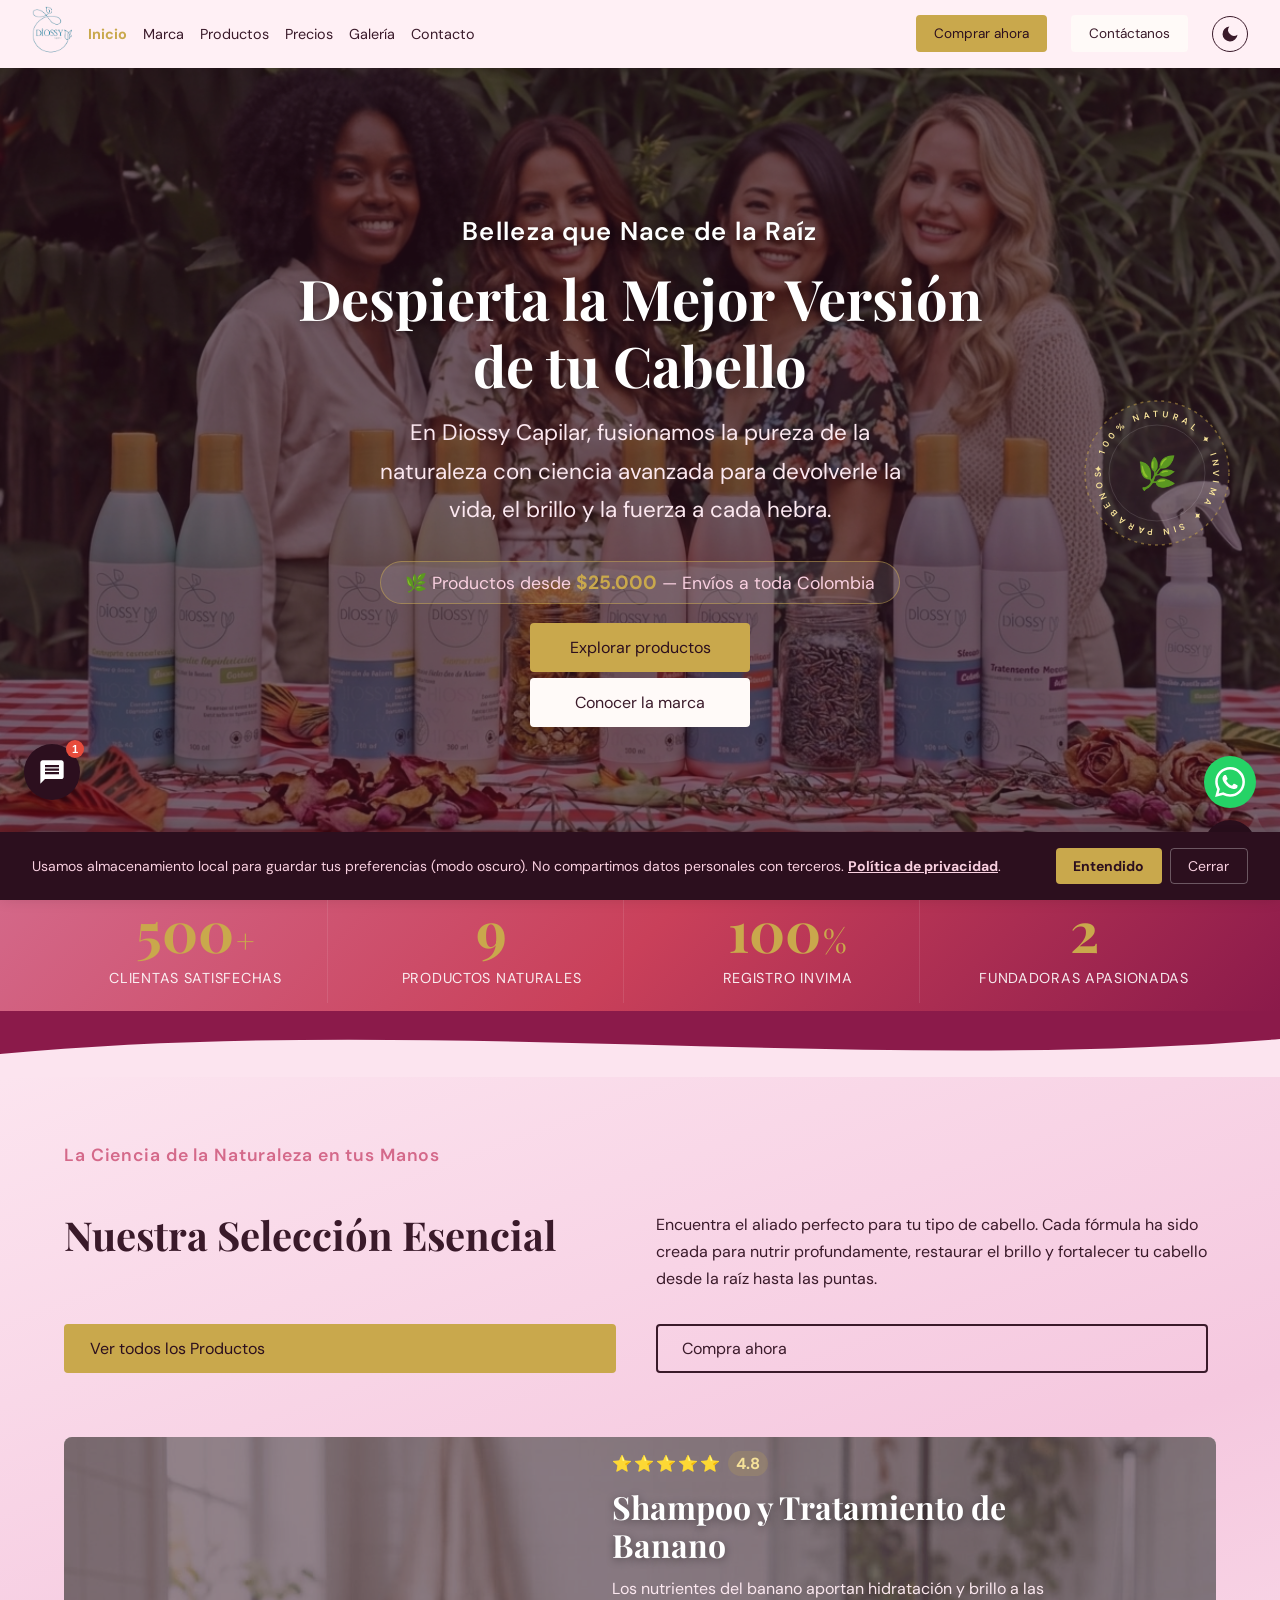
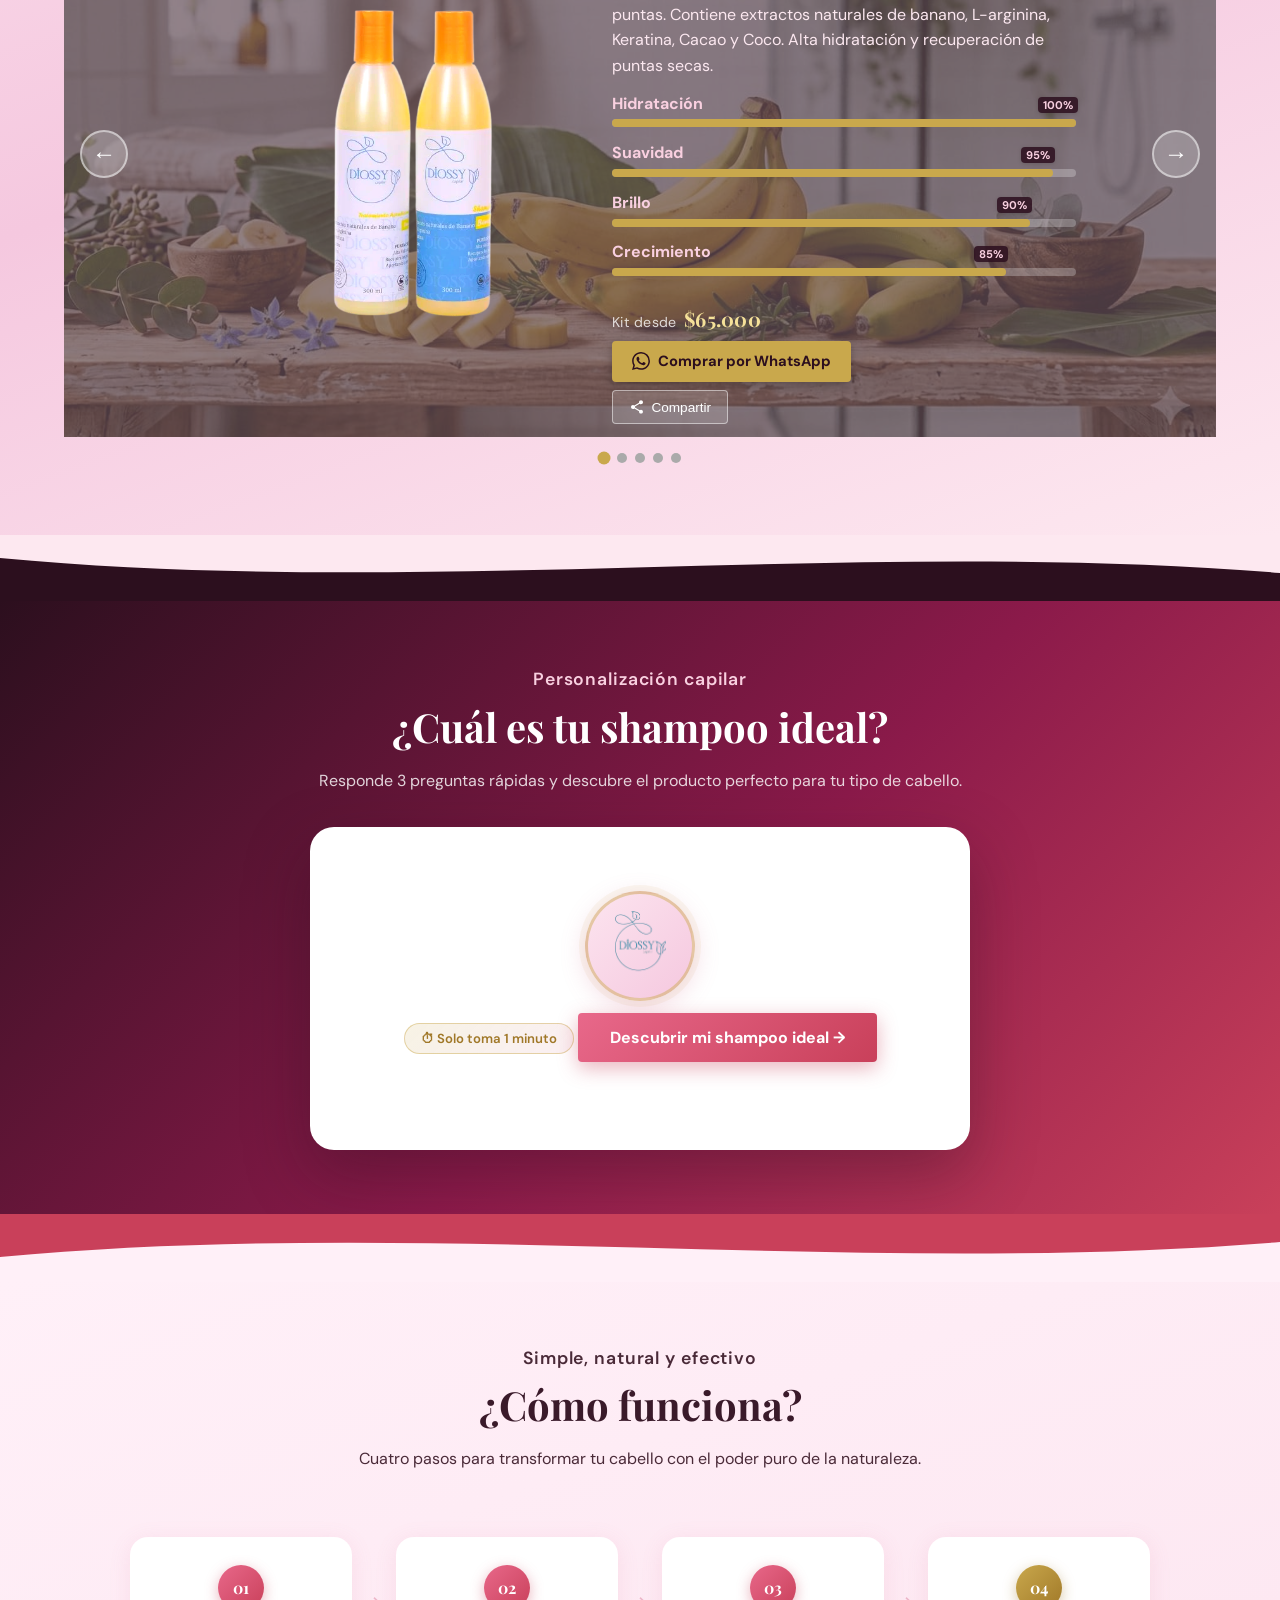
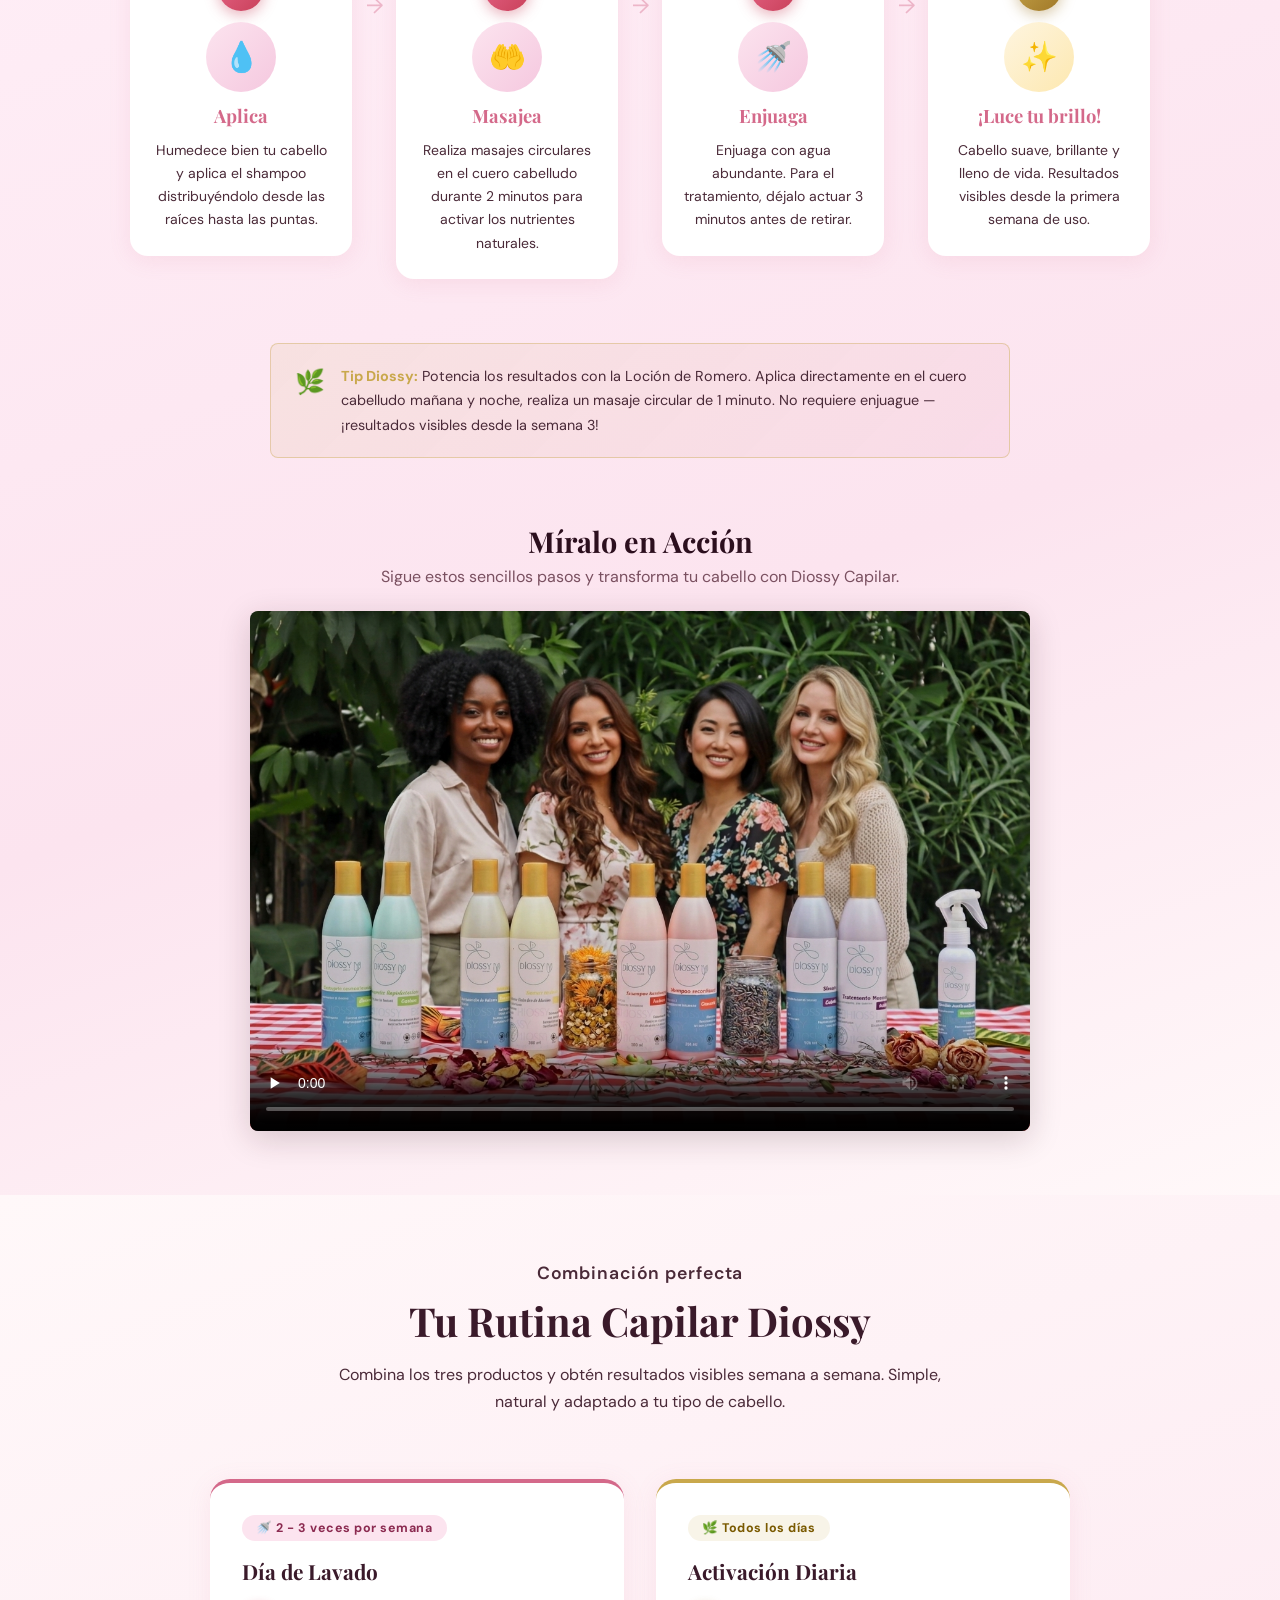
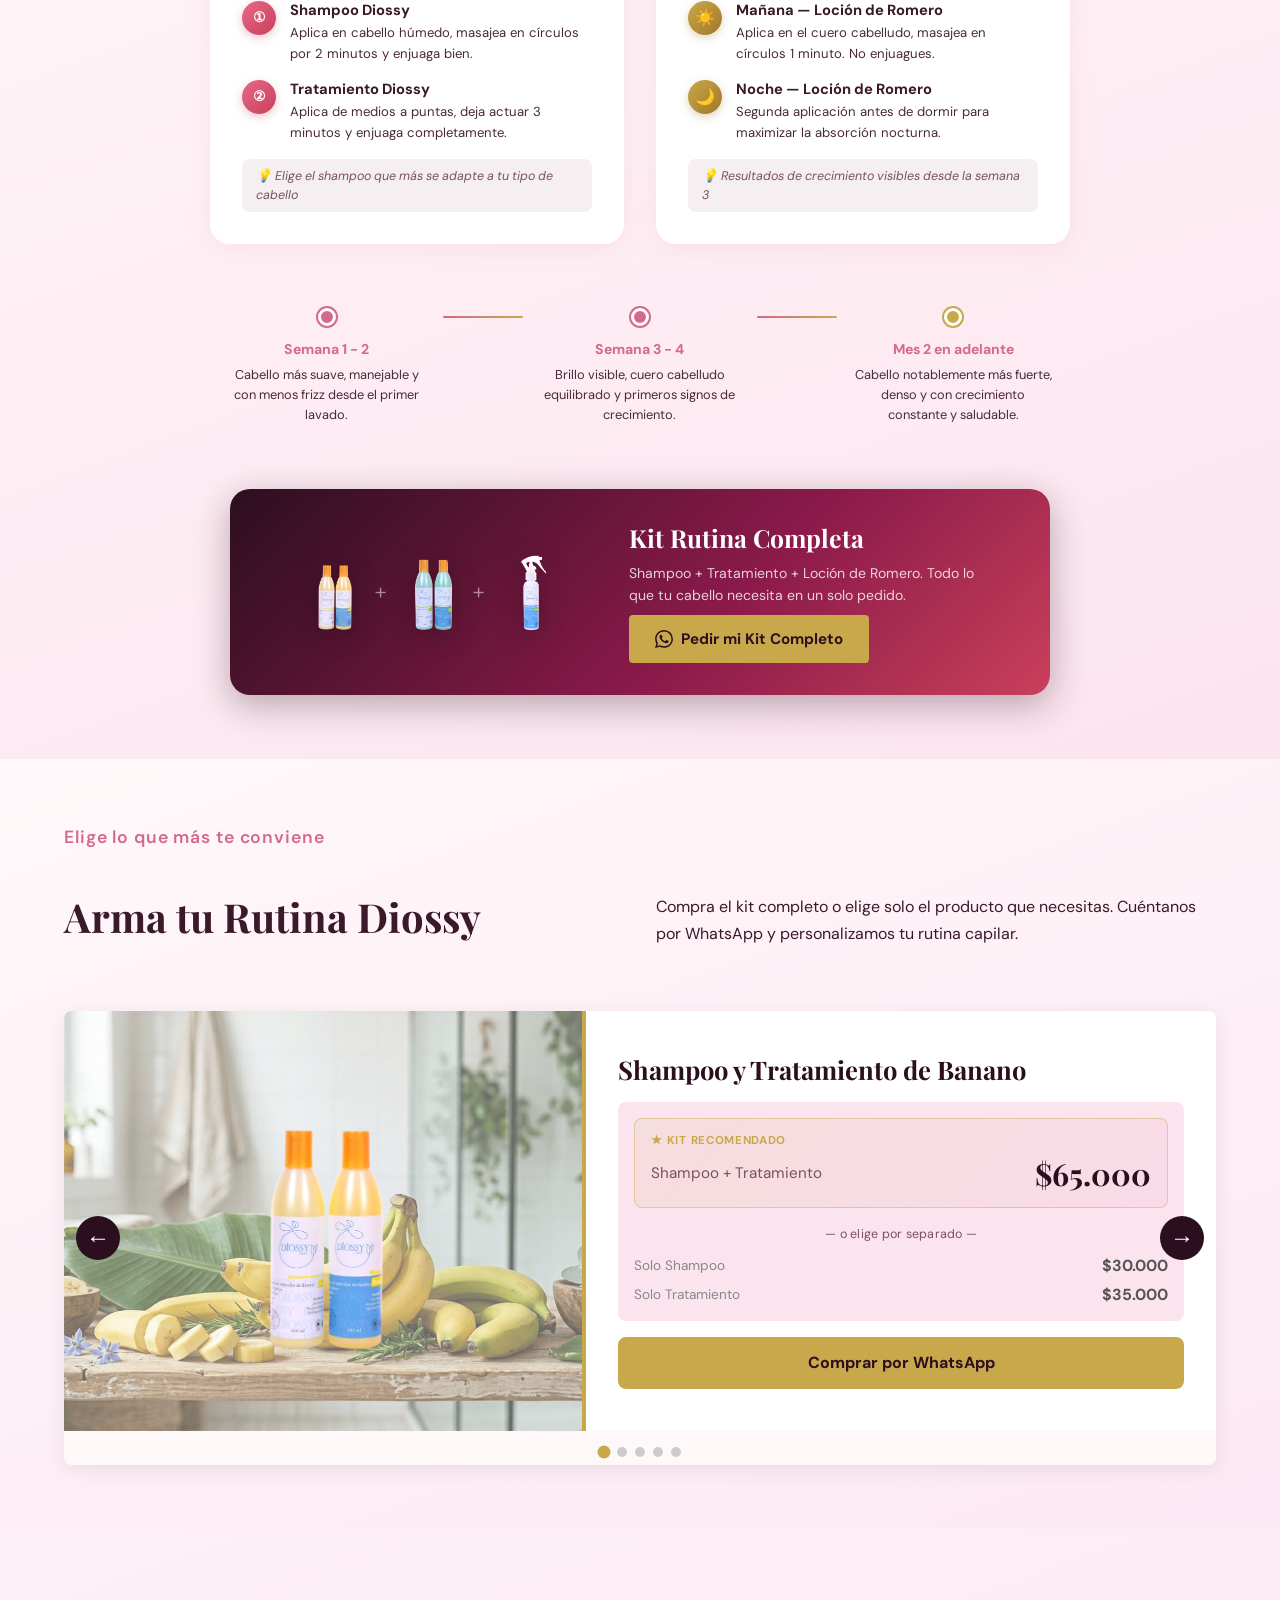
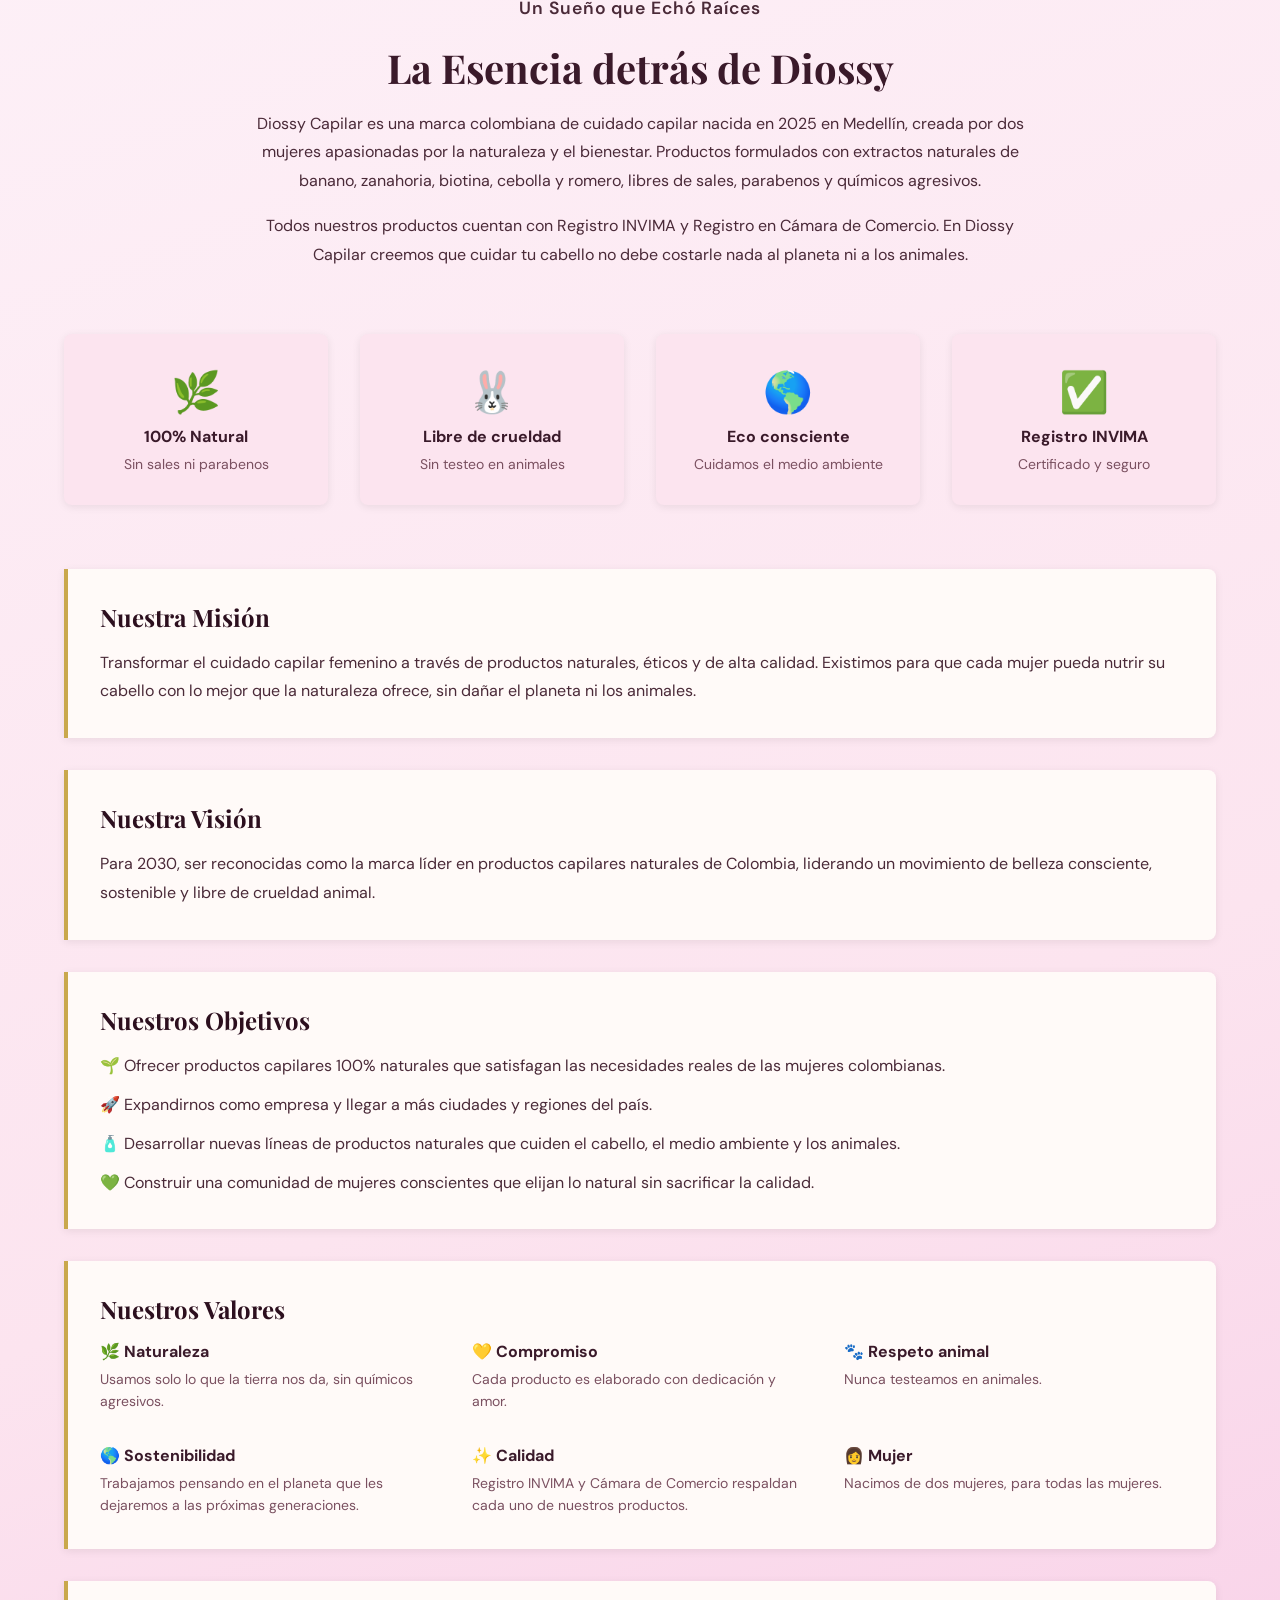
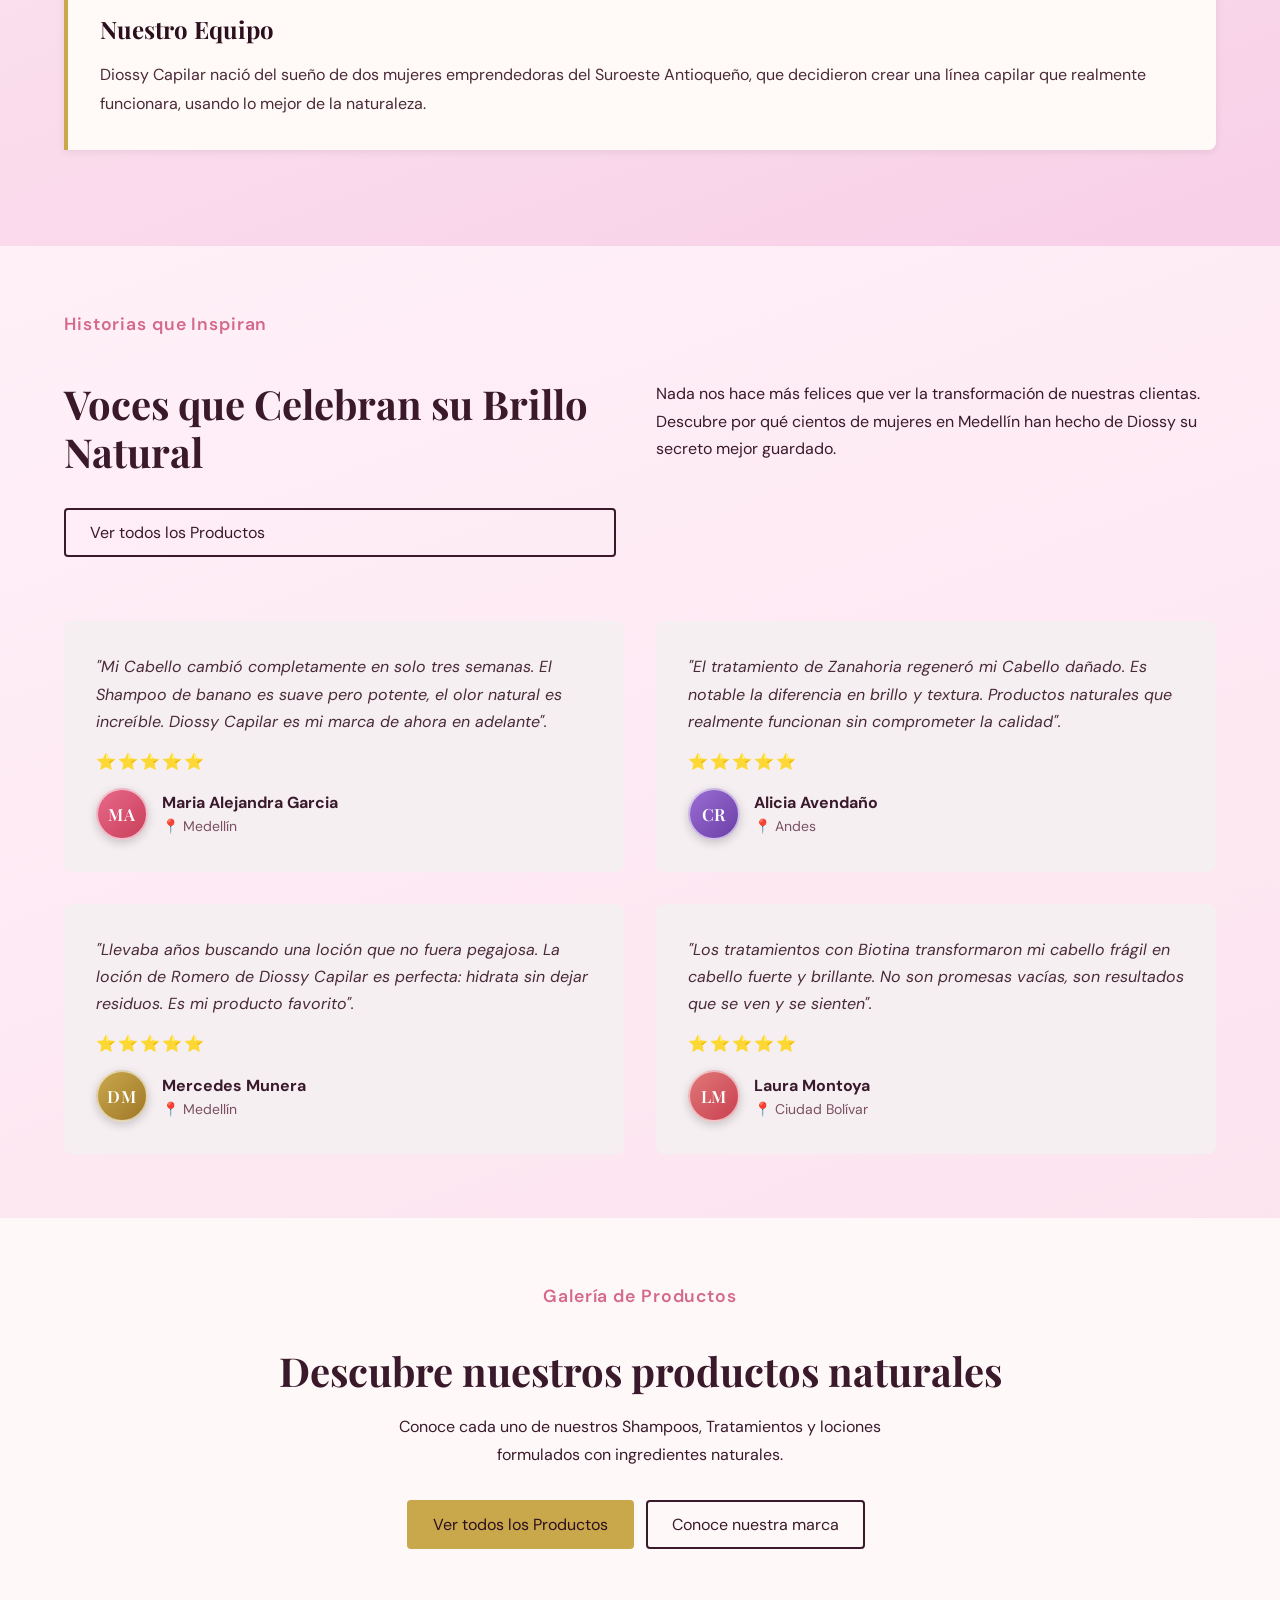
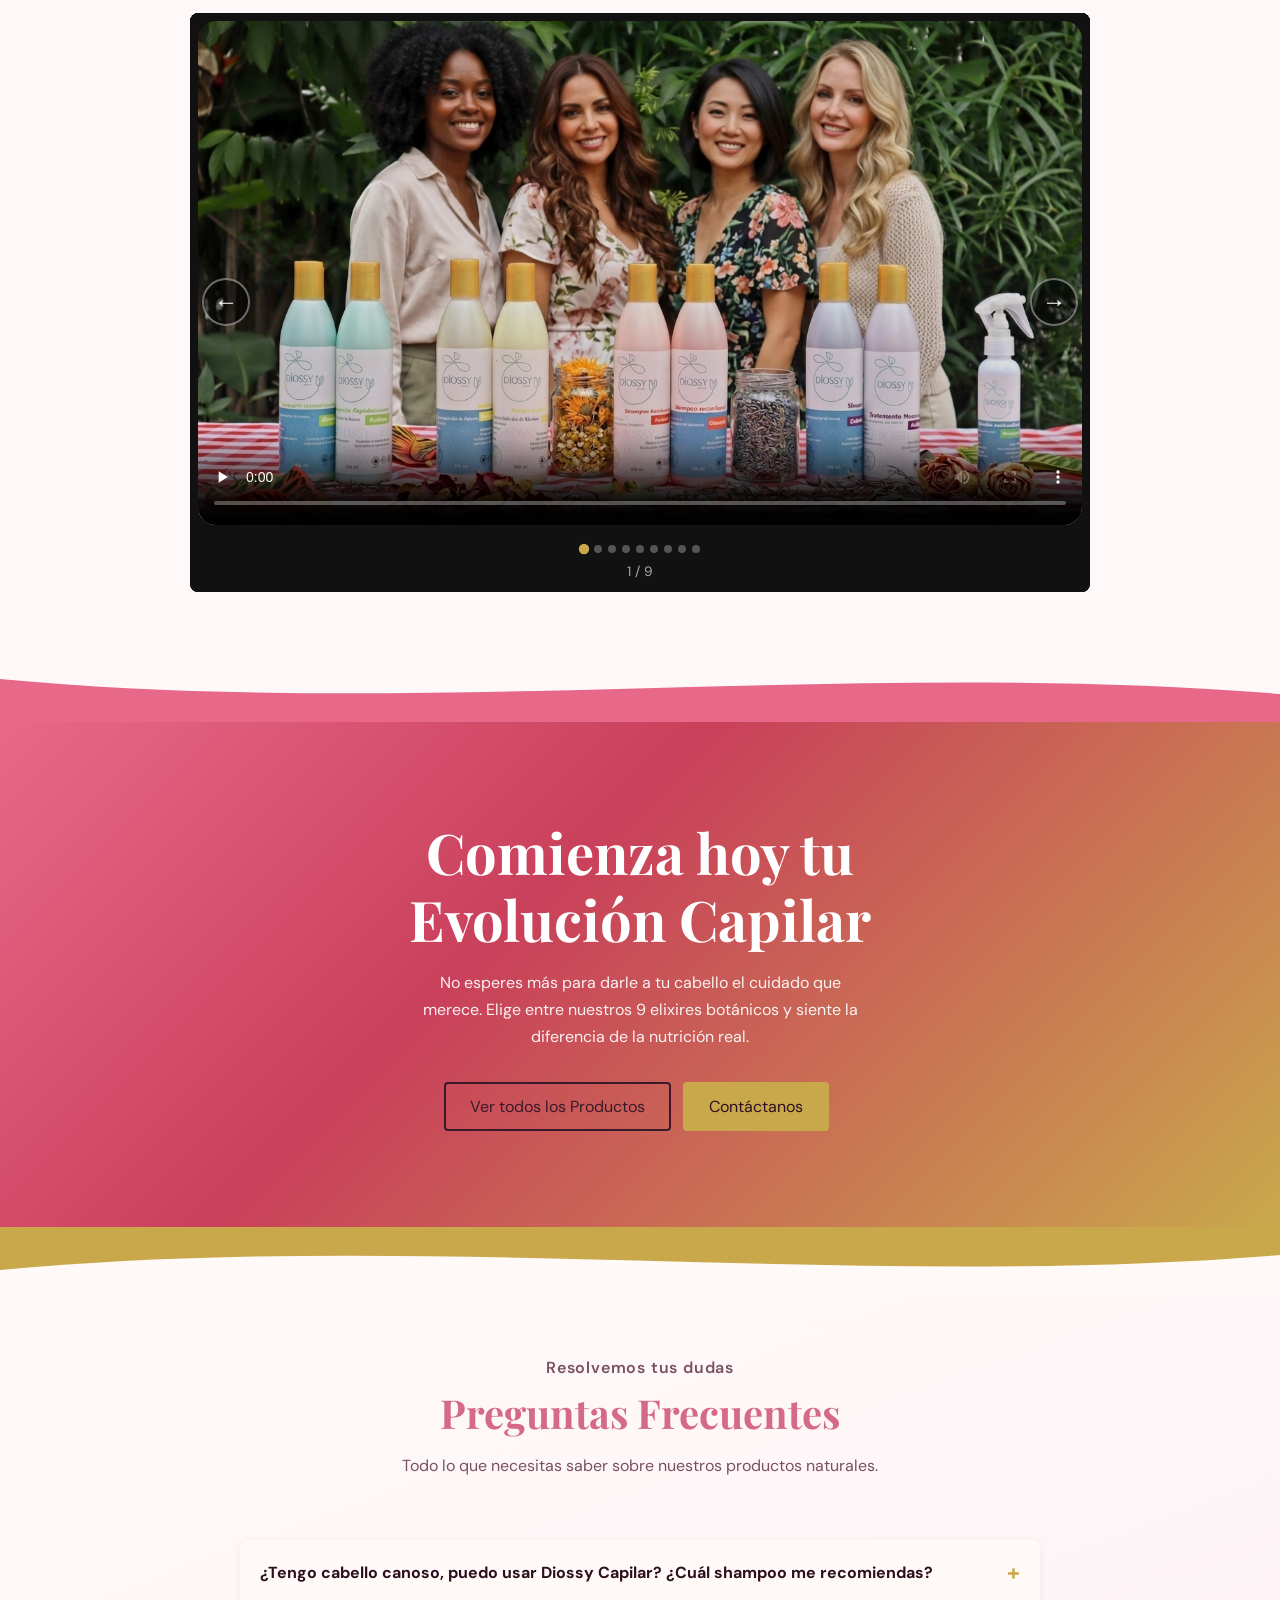
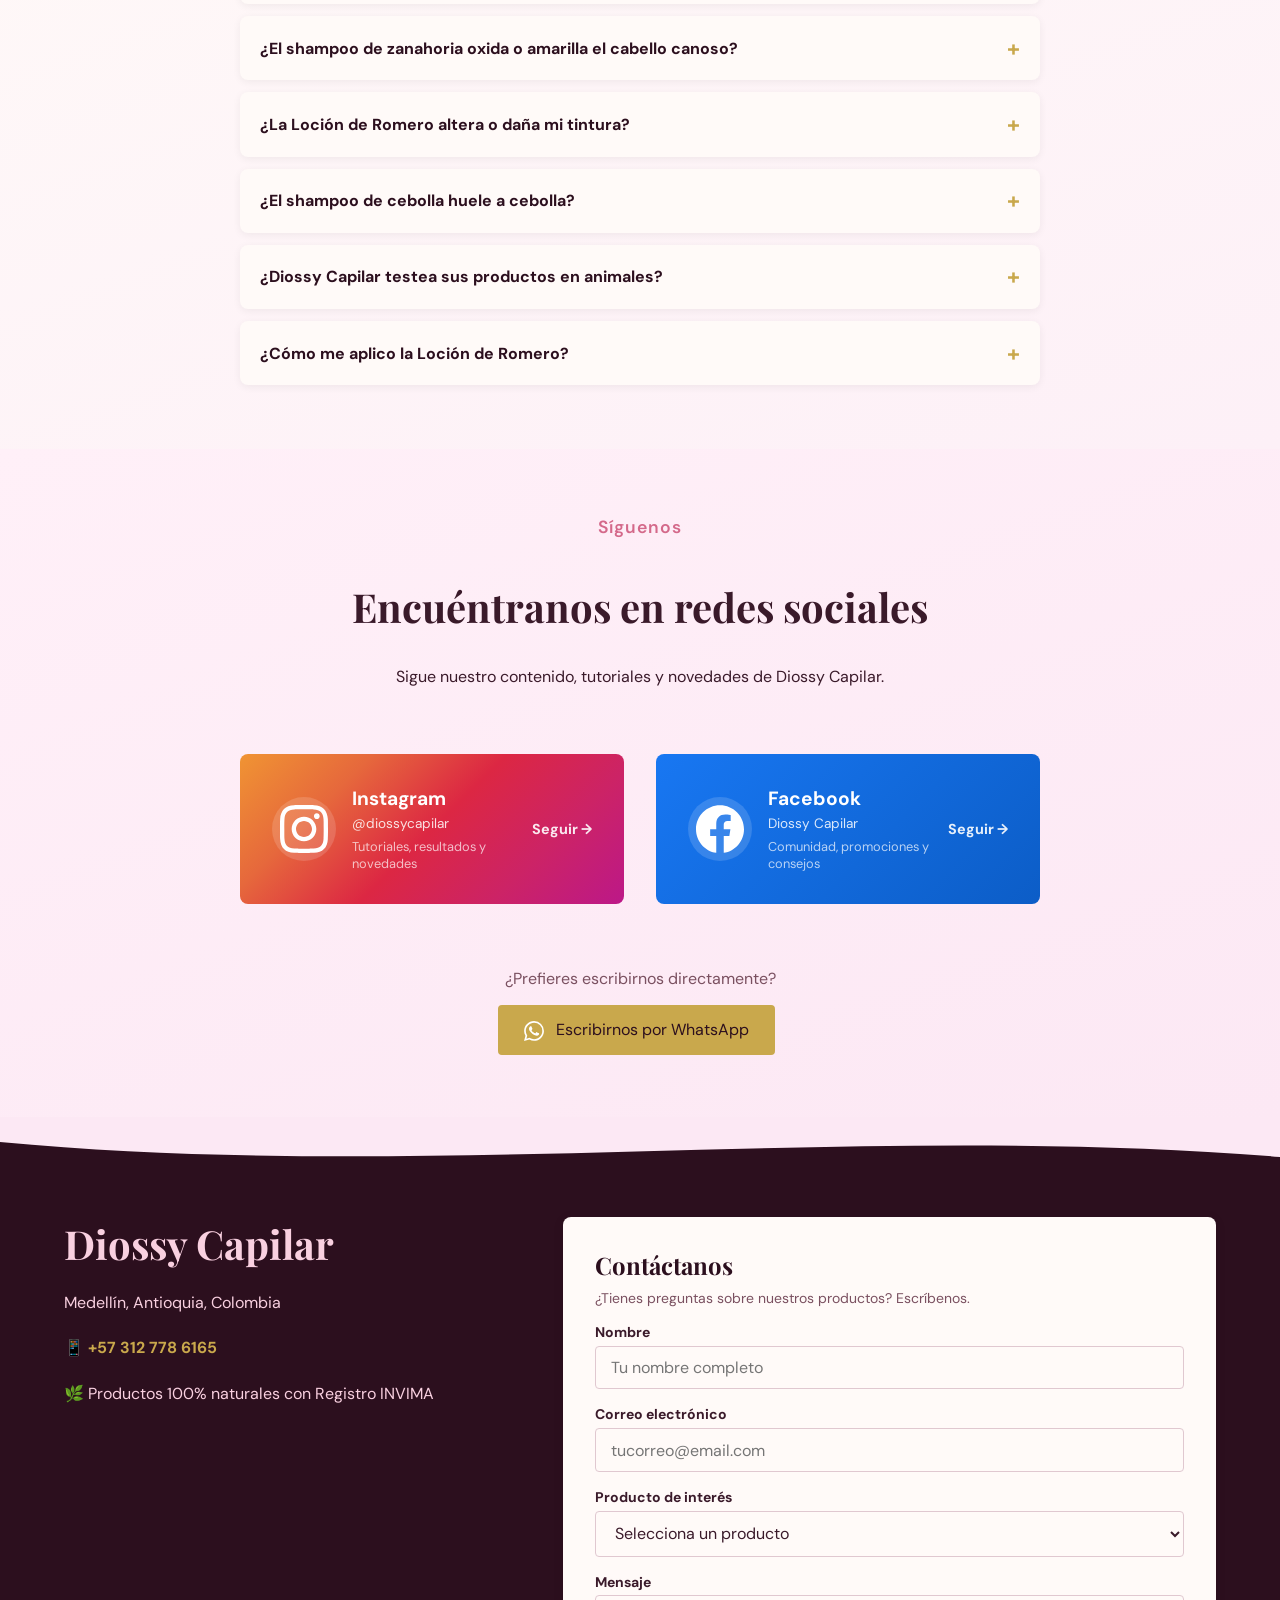
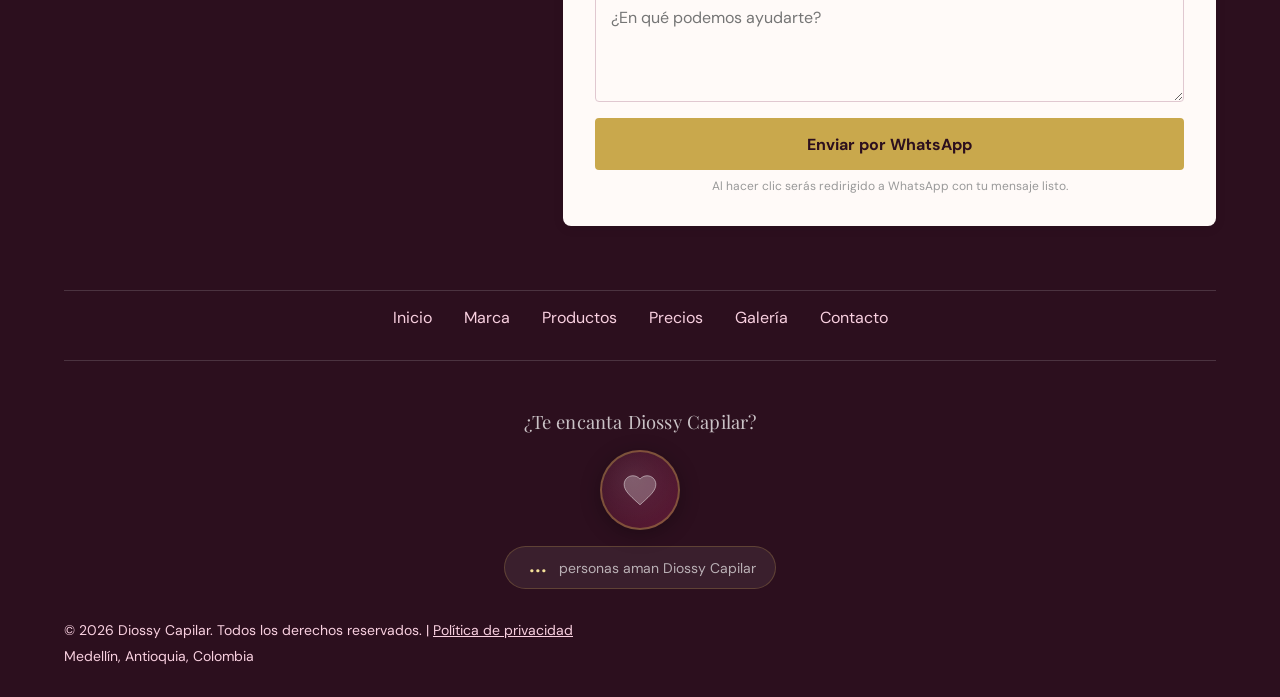
==== commit 7ca3cacd: "refactor imagenes y animacion" ====
--- a/index.html
+++ b/index.html
@@ -124,6 +124,16 @@
        LOADER
   ================================================ -->
   <div id="loader" role="status" aria-label="Cargando Diossy Capilar">
+    <div class="loader-burbujas" aria-hidden="true">
+      <span class="loader-burbuja small delay-0"></span>
+      <span class="loader-burbuja medium delay-1"></span>
+      <span class="loader-burbuja large delay-2"></span>
+      <span class="loader-burbuja small delay-3"></span>
+      <span class="loader-burbuja medium delay-4"></span>
+      <span class="loader-burbuja large delay-5"></span>
+      <span class="loader-burbuja small delay-6"></span>
+      <span class="loader-burbuja medium delay-7"></span>
+    </div>
     <div class="loader-contenido">
       <picture>
         <source srcset="/multimedia/logo-removebg-preview.webp" type="image/webp">
@@ -637,7 +647,6 @@
         <video class="cf-video" controls playsinline preload="none" poster="/multimedia/fotoHero.png"
                aria-label="Video demostrativo de la rutina capilar Diossy">
           <source src="/multimedia/MiraloenAccion.mp4" type="video/mp4">
-          <track kind="captions" src="/multimedia/MiraloenAccion.vtt" srclang="es" label="Español" default>
         </video>
       </div>
 
--- a/css/diossy.css
+++ b/css/diossy.css
@@ -544,6 +544,7 @@
 #loader {
   position: fixed;
   inset: 0;
+  overflow: hidden;
   background: linear-gradient(135deg, #e8688a 0%, #c9405a 55%, #8b1a4a 100%);
   display: flex;
   align-items: center;
@@ -554,7 +555,53 @@
 
 #loader.oculto { opacity: 0; visibility: hidden; }
 
+.loader-burbujas {
+  position: absolute;
+  inset: 0;
+  pointer-events: none;
+  z-index: 0;
+}
+
+.loader-burbuja {
+  position: absolute;
+  bottom: -20px;
+  border-radius: 50%;
+  background: rgba(255, 255, 255, 0.25);
+  box-shadow: 0 0 12px rgba(255, 255, 255, 0.2);
+  opacity: 0;
+  animation: loader-burbuja 7s ease-in infinite;
+}
+
+.loader-burbuja.small  { width: 10px; height: 10px; }
+.loader-burbuja.medium { width: 16px; height: 16px; }
+.loader-burbuja.large  { width: 24px; height: 24px; }
+
+.loader-burbuja.delay-0 { left: 8%; animation-delay: 0s; }
+.loader-burbuja.delay-1 { left: 22%; animation-delay: 0.8s; }
+.loader-burbuja.delay-2 { left: 38%; animation-delay: 1.5s; }
+.loader-burbuja.delay-3 { left: 50%; animation-delay: 0.5s; }
+.loader-burbuja.delay-4 { left: 63%; animation-delay: 1.2s; }
+.loader-burbuja.delay-5 { left: 74%; animation-delay: 2.1s; }
+.loader-burbuja.delay-6 { left: 86%; animation-delay: 1s; }
+.loader-burbuja.delay-7 { left: 94%; animation-delay: 2.8s; }
+
+@keyframes loader-burbuja {
+  0% {
+    transform: translateY(0) translateX(0) scale(0.8);
+    opacity: 0;
+  }
+  20% {
+    opacity: 0.5;
+  }
+  100% {
+    transform: translateY(-110vh) translateX(18px) scale(1.25);
+    opacity: 0;
+  }
+}
+
 .loader-contenido {
+  position: relative;
+  z-index: 1;
   display: flex;
   flex-direction: column;
   align-items: center;
@@ -2090,11 +2137,14 @@
    ================================================ */
 
 .galeria {
+  position: relative;
+  overflow: hidden;
+  isolation: isolate;
   padding: var(--espaciado-l) var(--espaciado-l);
   background-color: var(--color-menta);
 }
 
-.galeria-encabezado { text-align: center; margin-bottom: var(--espaciado-l); }
+.galeria-encabezado { text-align: center; margin-bottom: var(--espaciado-l); position: relative; z-index: 1; }
 
 .galeria-encabezado h2 {
   font-family: var(--fuente-titulo);
@@ -2117,7 +2167,13 @@
   margin: 0 auto;
 }
 
-.galeria-pista { display: flex; transition: transform 0.5s ease; }
+.galeria-pista {
+  display: flex;
+  transition: transform 0.5s ease;
+  flex-wrap: nowrap;
+  gap: 0;
+  align-items: stretch;
+}
 
 .galeria-slide {
   min-width: 100%;
@@ -2127,10 +2183,29 @@
   justify-content: center;
   background-color: #111;
   flex-shrink: 0;
-}
-
-.galeria-slide video { max-width: 100%; max-height: 100%; width: auto; height: auto; display: block; }
-.galeria-slide img   { width: 100%; height: 100%; object-fit: contain; display: block; }
+  backface-visibility: hidden;
+  transform: translateZ(0);
+  margin: 0;
+  padding: 0.5rem;
+  box-sizing: border-box;
+}
+
+.galeria-slide video,
+.galeria-slide img,
+.galeria-slide picture {
+  width: 100%;
+  height: 100%;
+  max-width: 100%;
+  max-height: 100%;
+  display: block;
+  object-fit: contain;
+  border-radius: 18px;
+  background-color: #000;
+}
+
+.galeria-slide video {
+  object-fit: cover;
+}
 
 .carrusel-btn-galeria {
   position: absolute;
@@ -3128,4 +3203,286 @@
   .like-btn { width: 70px; height: 70px; }
   .like-corazon-svg { width: 32px; height: 32px; }
   .like-texto { font-size: 0.8rem; }
+}
+
+/* ================================================
+   BURBUJAS ANIMADAS EN SECCIONES (ADAPTATIVAS: MOBILE + DESKTOP)
+   ================================================ */
+
+/* Aseguramos que las secciones tengan posicionamiento relativo y overflow hidden */
+.hero,
+.estadisticas,
+.productos-destacados,
+.galeria,
+.marca,
+.testimonios,
+.cta-final {
+  position: relative;
+  overflow: hidden;
+  isolation: isolate;
+}
+
+.hero > *,
+.estadisticas > *,
+.productos-destacados > *,
+.galeria > *,
+.marca > *,
+.testimonios > *,
+.cta-final > * {
+  position: relative;
+  z-index: 1;
+}
+
+/* Contenedor de burbujas (se inyectará vía JS) */
+.burbujas-contenedor {
+  position: absolute;
+  inset: 0;
+  pointer-events: none;
+  z-index: 0;
+}
+
+/* Estilo base de cada burbuja */
+.burbuja {
+  position: absolute;
+  bottom: -10px;
+  border-radius: 50%;
+  pointer-events: none;
+  opacity: 0;
+  transform: translateX(-50%);
+  animation-name: subir-burbuja;
+  animation-timing-function: ease-out;
+  animation-fill-mode: forwards;
+}
+
+/* Animación: subir y desvanecerse */
+@keyframes subir-burbuja {
+  0% {
+    transform: translateX(-50%) translateY(0);
+    opacity: 0;
+  }
+  30% {
+    opacity: 0.4;
+  }
+  100% {
+    transform: translateX(-50%) translateY(-800px);
+    opacity: 0;
+  }
+}
+
+/* --- TAMAÑOS Y DURACIONES --- */
+/* En escritorio: burbujas normales */
+@media (min-width: 769px) {
+  .burbuja.tiny   { width: 3px; height: 3px; animation-duration: 4s; background-color: var(--color-verde); }
+  .burbuja.small  { width: 5px; height: 5px; animation-duration: 5s; background-color: var(--color-verde); }
+  .burbuja.medium { width: 7px; height: 7px; animation-duration: 6s; background-color: var(--color-verde); }
+  .burbuja.large  { width: 10px; height: 10px; animation-duration: 7s; background-color: var(--color-verde); }
+
+  /* Variación de color en secciones claras */
+  .productos-destacados .burbuja,
+  .marca .burbuja,
+  .testimonios .burbuja { background-color: var(--color-uva); opacity: 0.3; }
+
+  /* Retrasos: 0s a 7.5s, paso 0.5s (16 burbujas posibles) */
+  .burbuja.delay-0  { animation-delay: 0s; }
+  .burbuja.delay-1  { animation-delay: 0.5s; }
+  .burbuja.delay-2  { animation-delay: 1s; }
+  .burbuja.delay-3  { animation-delay: 1.5s; }
+  .burbuja.delay-4  { animation-delay: 2s; }
+  .burbuja.delay-5  { animation-delay: 2.5s; }
+  .burbuja.delay-6  { animation-delay: 3s; }
+  .burbuja.delay-7  { animation-delay: 3.5s; }
+  .burbuja.delay-8  { animation-delay: 4s; }
+  .burbuja.delay-9  { animation-delay: 4.5s; }
+  .burbuja.delay-10 { animation-delay: 5s; }
+  .burbuja.delay-11 { animation-delay: 5.5s; }
+  .burbuja.delay-12 { animation-delay: 6s; }
+  .burbuja.delay-13 { animation-delay: 6.5s; }
+  .burbuja.delay-14 { animation-delay: 7s; }
+  .burbuja.delay-15 { animation-delay: 7.5s; }
+}
+
+/* --- EN MÓVIL Y TABLET (max 768px) --- */
+@media (max-width: 768px) {
+  /* Burbujas más pequeñas, menos opacas y más lentas */
+  .burbuja.tiny   { width: 2px; height: 2px; animation-duration: 6s; }
+  .burbuja.small  { width: 3px; height: 3px; animation-duration: 7s; }
+  .burbuja.medium { width: 4px; height: 4px; animation-duration: 8s; }
+  .burbuja.large  { width: 5px; height: 5px; animation-duration: 9s; }
+
+  /* Colores más suaves en móvil */
+  .hero .burbuja,
+  .estadisticas .burbuja { background-color: var(--color-verde); opacity: 0.2; }
+  .productos-destacados .burbuja,
+  .marca .burbuja,
+  .testimonios .burbuja { background-color: var(--color-uva); opacity: 0.15; }
+
+  /* Menos retrasos: solo 0s a 3s, paso 0.5s (7 burbujas suficientes en móvil) */
+  .burbuja.delay-0  { animation-delay: 0s; }
+  .burbuja.delay-1  { animation-delay: 0.5s; }
+  .burbuja.delay-2  { animation-delay: 1s; }
+  .burbuja.delay-3  { animation-delay: 1.5s; }
+  .burbuja.delay-4  { animation-delay: 2s; }
+  .burbuja.delay-5  { animation-delay: 2.5s; }
+  .burbuja.delay-6  { animation-delay: 3s; }
+}
+
+/* ================================================
+   CORRECCIÓN RESPONSIVA: IMÁGENES EN MÓVIL
+   Evita que se vean descentradas, solapadas o desordenadas
+   ================================================ */
+
+@media (max-width: 768px) {
+  /* --- 1. PRODUCTOS DESTACADOS --- */
+  .productos-destacados .carrusel-pista,
+  .productos-destacados .carrusel-slide {
+    display: block !important;
+    width: 100% !important;
+  }
+
+  .productos-destacados .slide-contenido {
+    flex-direction: column !important;
+    align-items: center !important;
+    text-align: center !important;
+    padding: var(--espaciado-m) var(--espaciado-s) !important;
+  }
+
+  .productos-destacados .slide-contenido img {
+    max-width: 80% !important;
+    height: auto !important;
+    margin: 0 auto var(--espaciado-s) !important;
+    display: block !important;
+  }
+
+  .productos-destacados .slide-info {
+    width: 90% !important;
+    max-width: 320px !important;
+    margin: 0 auto !important;
+  }
+
+  /* --- 2. MARCA --- */
+  .marca .marca-sellos {
+    grid-template-columns: 1fr !important;
+    gap: var(--espaciado-s) !important;
+  }
+
+  .marca .marca-bloque {
+    margin-bottom: var(--espaciado-s) !important;
+  }
+
+  /* --- 3. TESTIMONIOS --- */
+  .testimonios .testimonios-grid {
+    grid-template-columns: 1fr !important;
+    gap: var(--espaciado-s) !important;
+  }
+
+  .testimonios .testimonio-card {
+    margin-bottom: var(--espaciado-s) !important;
+  }
+
+  /* --- 4. HERO --- */
+  .hero {
+    text-align: center !important;
+  }
+
+  .hero h1 {
+    font-size: 2rem !important;
+  }
+
+  .hero .subtitulo-linea {
+    font-size: 1.2rem !important;
+  }
+
+  .hero .descripcion {
+    font-size: 1rem !important;
+  }
+
+  /* --- 5. CÓMO FUNCIONA (pasos) --- */
+  .pasos-grid {
+    grid-template-columns: 1fr !important;
+    gap: var(--espaciado-s) !important;
+  }
+
+  .paso-flecha {
+    display: none !important;
+  }
+
+  .paso-item {
+    margin-bottom: var(--espaciado-s) !important;
+  }
+
+  /* --- 6. GALERÍA (videos) --- */
+  .galeria-slide {
+    height: 260px !important;
+    padding: 0.25rem !important;
+  }
+
+  .galeria-slide video,
+  .galeria-slide img,
+  .galeria-slide picture {
+    max-height: 100% !important;
+    border-radius: 12px !important;
+  }
+
+  /* --- 7. FAQ --- */
+  .faq-pregunta {
+    font-size: 0.9rem !important;
+    padding: var(--espaciado-s) !important;
+  }
+
+  .faq-respuesta {
+    font-size: 0.875rem !important;
+    padding: 0 var(--espaciado-s) var(--espaciado-m) !important;
+  }
+
+  /* --- 8. CTA FINAL --- */
+  .cta-final {
+    text-align: center !important;
+  }
+
+  .cta-final h2 {
+    font-size: 1.8rem !important;
+  }
+
+  .cta-final p {
+    font-size: 1rem !important;
+  }
+
+  /* --- 9. FOOTER --- */
+  .footer-grid {
+    grid-template-columns: 1fr !important;
+    gap: var(--espaciado-s) !important;
+  }
+
+  .footer-contacto,
+  .footer-info,
+  .footer-nav {
+    text-align: center !important;
+  }
+
+  .footer-nav {
+    flex-wrap: wrap !important;
+    justify-content: center !important;
+  }
+
+  /* --- 10. IMÁGENES Y VIDEOS GLOBALES --- */
+  img,
+  video {
+    max-width: 100% !important;
+    height: auto !important;
+    display: block !important;
+  }
+
+  /* --- 11. ANCHOS FIJOS QUE ROMPEN EL LAYOUT --- */
+  *[style*="width: 1000px"],
+  *[style*="max-width: 1000px"],
+  *[style*="width: 860px"],
+  *[style*="max-width: 860px"] {
+    max-width: 100% !important;
+    width: auto !important;
+  }
+
+  /* --- 12. EVITAR SCROLL HORIZONTAL --- */
+  html, body {
+    overflow-x: hidden !important;
+  }
 }
